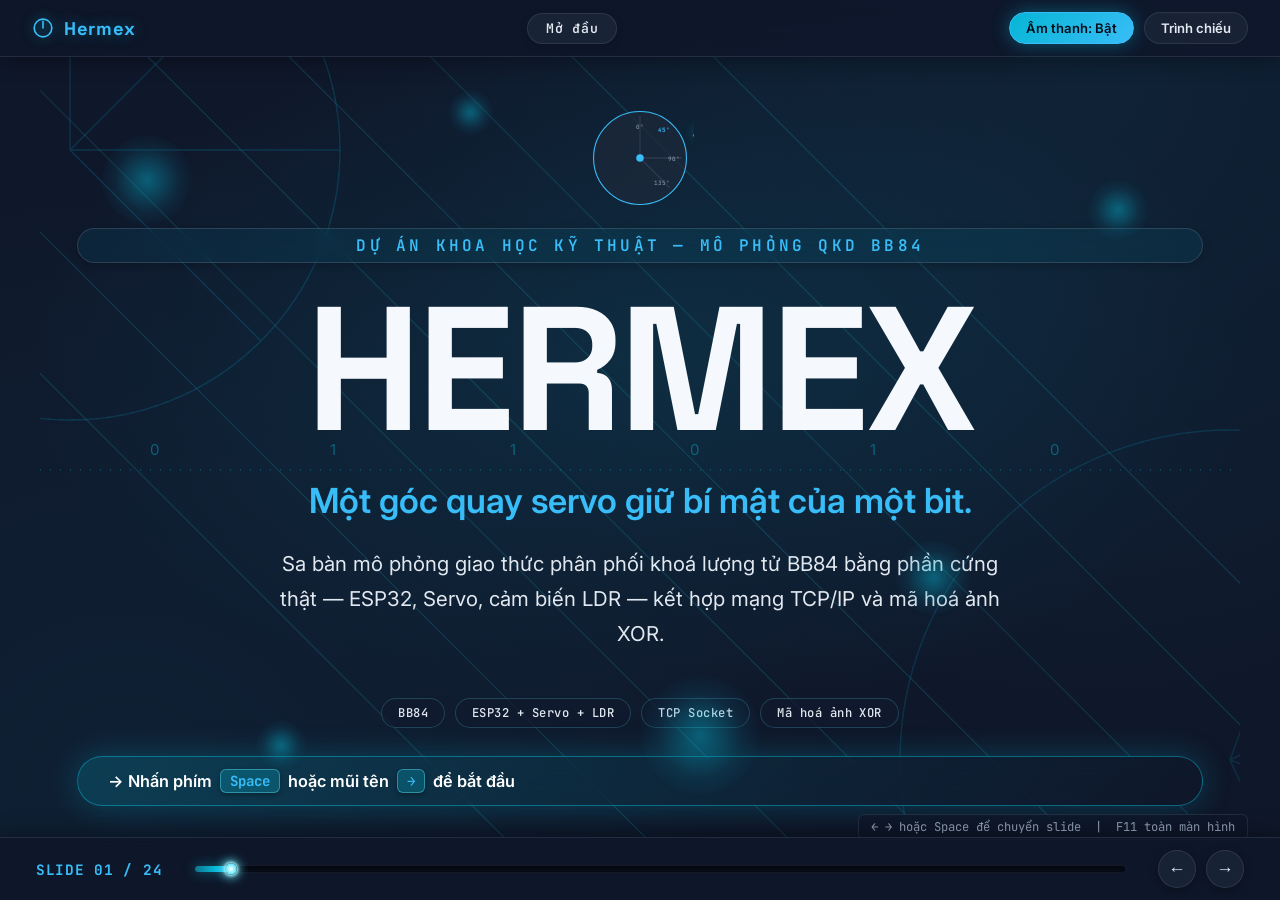
==== web/index.html @ 87b04b5d "Cập nhật lại website" ====
<!DOCTYPE html>
<html lang="vi">

<head>
  <meta charset="UTF-8">
  <meta name="viewport" content="width=device-width, initial-scale=1.0">
  <title>Hermex</title>

  <link rel="preconnect" href="https://fonts.googleapis.com">
  <link rel="preconnect" href="https://fonts.gstatic.com" crossorigin>
  <link
    href="https://fonts.googleapis.com/css2?family=Space+Grotesk:wght@500;600;700&family=Inter:wght@400;500;600;700&family=JetBrains+Mono:wght@400;500;600&family=Playfair+Display:ital,wght@0,700;0,800;0,900;1,700&display=swap"
    rel="stylesheet">

  <link rel="stylesheet" href="css/variables.css">
  <link rel="stylesheet" href="css/base.css">
  <link rel="stylesheet" href="css/layout.css">
  <link rel="stylesheet" href="css/components.css">
  <link rel="stylesheet" href="css/slides.css">
  <link rel="stylesheet" href="css/navigation.css">
  <link rel="stylesheet" href="css/animations.css">
  <link rel="stylesheet" href="css/lightbox.css">
</head>

<body>

  <div class="photon-field" aria-hidden="true">
    <div class="photon"
      style="width:90px; height:90px; left:8%; top:15%; --dx:60px; --dy:40px; animation-duration:14s;"></div>
    <div class="photon"
      style="width:60px; height:60px; left:85%; top:20%; --dx:-50px; --dy:70px; animation-duration:11s;"></div>
    <div class="photon"
      style="width:120px; height:120px; left:50%; top:75%; --dx:40px; --dy:-60px; animation-duration:17s;"></div>
    <div class="photon"
      style="width:50px; height:50px; left:20%; top:80%; --dx:-30px; --dy:-50px; animation-duration:9s;"></div>
    <div class="photon"
      style="width:75px; height:75px; left:70%; top:60%; --dx:55px; --dy:30px; animation-duration:13s;"></div>
    <div class="photon"
      style="width:45px; height:45px; left:35%; top:10%; --dx:-40px; --dy:60px; animation-duration:10s;"></div>
  </div>

  <div class="top-bar">
    <div class="logo"><svg class="dial" viewBox="0 0 20 20">
        <circle cx="10" cy="10" r="8" fill="none" stroke="currentColor" stroke-width="1.5" />
        <line x1="10" y1="10" x2="10" y2="4" stroke="currentColor" stroke-width="1.5" stroke-linecap="round" />
      </svg>Hermex</div>
    <div class="section-hint" id="sectionHint">Mở đầu</div>
    <div class="top-controls">
      <button class="ctrl-btn active" id="soundBtn">Âm thanh: Bật</button>
      <button class="ctrl-btn" id="presentBtn">Trình chiếu</button>
    </div>
  </div>

  <div class="deck" id="deck">
    <!-- ===== SLIDE 1 — BÌA ===== -->
    <section class="slide slide-cover active" data-section="Mở đầu" data-cover>
      <div class="cover-bg" aria-hidden="true">
        <svg viewBox="0 0 1440 900" preserveAspectRatio="xMidYMid slice">
          <defs>
            <marker id="cbArrow" viewBox="0 0 10 10" refX="8" refY="5" markerWidth="5" markerHeight="5"
              orient="auto-start-reverse">
              <path d="M1 1L8 5L1 9" fill="none" stroke="var(--swatch-2)" stroke-width="1.6" stroke-linecap="round" />
            </marker>
          </defs>
          <!-- lưới kính phân cực mờ -->
          <g stroke="var(--swatch-3)" stroke-width="1" opacity=".22">
            <line x1="0" y1="120" x2="1440" y2="120" transform="rotate(45 720 450)" />
            <line x1="0" y1="220" x2="1440" y2="220" transform="rotate(45 720 450)" />
            <line x1="0" y1="320" x2="1440" y2="320" transform="rotate(45 720 450)" />
            <line x1="0" y1="420" x2="1440" y2="420" transform="rotate(45 720 450)" />
            <line x1="0" y1="520" x2="1440" y2="520" transform="rotate(45 720 450)" />
            <line x1="0" y1="620" x2="1440" y2="620" transform="rotate(45 720 450)" />
            <line x1="0" y1="720" x2="1440" y2="720" transform="rotate(45 720 450)" />
            <line x1="0" y1="820" x2="1440" y2="820" transform="rotate(45 720 450)" />
          </g>
          <!-- hai vòng la bàn phân cực lớn -->
          <g opacity=".28">
            <circle cx="150" cy="150" r="270" fill="none" stroke="var(--swatch-1)" stroke-width="1.4" />
            <circle cx="150" cy="150" r="270" fill="none" stroke="var(--swatch-2)" stroke-width="1"
              stroke-dasharray="2 10" />
            <line x1="150" y1="150" x2="150" y2="-120" stroke="var(--swatch-1)" stroke-width="1.4" />
            <line x1="150" y1="150" x2="150" y2="-120" stroke="var(--swatch-1)" stroke-width="1.4"
              transform="rotate(45 150 150)" />
            <line x1="150" y1="150" x2="150" y2="-120" stroke="var(--swatch-1)" stroke-width="1.4"
              transform="rotate(90 150 150)" />
            <line x1="150" y1="150" x2="150" y2="-120" stroke="var(--swatch-1)" stroke-width="1.4"
              transform="rotate(135 150 150)" />
          </g>
          <g opacity=".24">
            <circle cx="1310" cy="760" r="330" fill="none" stroke="var(--swatch-1)" stroke-width="1.4" />
            <circle cx="1310" cy="760" r="330" fill="none" stroke="var(--swatch-2)" stroke-width="1"
              stroke-dasharray="2 10" />
            <line x1="1310" y1="760" x2="1310" y2="430" stroke="var(--swatch-1)" stroke-width="1.4"
              transform="rotate(20 1310 760)" />
            <line x1="1310" y1="760" x2="1310" y2="430" stroke="var(--swatch-1)" stroke-width="1.4"
              transform="rotate(65 1310 760)" />
            <line x1="1310" y1="760" x2="1310" y2="430" stroke="var(--swatch-1)" stroke-width="1.4"
              transform="rotate(110 1310 760)" />
            <line x1="1310" y1="760" x2="1310" y2="430" stroke="var(--swatch-1)" stroke-width="1.4"
              transform="rotate(155 1310 760)" />
          </g>
          <!-- tia photon truyền qua kính lọc, mang theo bit ngẫu nhiên -->
          <g opacity=".4">
            <line x1="60" y1="470" x2="1380" y2="470" stroke="var(--swatch-2)" stroke-width="1.3" stroke-dasharray="1 9"
              marker-end="url(#cbArrow)" />
          </g>
          <g class="svg-mono" fill="var(--swatch-2)" font-size="15" opacity=".5">
            <text x="230" y="455">0</text>
            <text x="410" y="455">1</text>
            <text x="590" y="455">1</text>
            <text x="770" y="455">0</text>
            <text x="950" y="455">1</text>
            <text x="1130" y="455">0</text>
          </g>
        </svg>
      </div>
      <div class="cover-icon">
        <svg viewBox="0 0 200 200" width="108" height="108">
          <circle cx="100" cy="100" r="86" fill="var(--bg-card)" stroke="var(--accent-deep)" stroke-width="2" />
          <circle cx="100" cy="100" r="86" fill="none" stroke="var(--line)" stroke-width="1" stroke-dasharray="2 6" />
          <line x1="100" y1="100" x2="100" y2="22" stroke="var(--line)" stroke-width="2.5" />
          <line x1="100" y1="100" x2="100" y2="22" stroke="var(--line)" stroke-width="2.5"
            transform="rotate(90 100 100)" />
          <line x1="100" y1="100" x2="100" y2="22" stroke="var(--line)" stroke-width="2.5"
            transform="rotate(135 100 100)" />
          <line class="cover-needle" x1="100" y1="100" x2="100" y2="22" stroke="var(--accent)" stroke-width="4"
            stroke-linecap="round" transform="rotate(45 100 100)" />
          <circle cx="100" cy="100" r="7" fill="var(--accent-deep)" />
          <text x="100" y="46" text-anchor="middle" class="svg-mono" font-size="11" fill="var(--ink-mute)">0°</text>
          <text x="163" y="105" text-anchor="middle" class="svg-mono" font-size="11" fill="var(--ink-mute)">90°</text>
          <text x="145" y="52" text-anchor="middle" class="svg-mono" font-size="11" fill="var(--accent-deep)"
            font-weight="700">45°</text>
          <text x="140" y="150" text-anchor="middle" class="svg-mono" font-size="11" fill="var(--ink-mute)">135°</text>
        </svg>
      </div>
      <div class="eyebrow" style="justify-content:center; font-size:1rem; letter-spacing:.2em;">Dự án khoa học kỹ thuật
        — mô phỏng QKD BB84</div>
      <h2 class="slide-title"
        style="font-size:clamp(4.8rem,14vw,11rem); line-height:1; margin-bottom:14px; text-align:center; max-width:100%;">
        HERMEX</h2>
      <p class="lead"
        style="font-size:clamp(1.55rem,2.7vw,2.3rem); color:var(--accent-deep); font-weight:600; text-align:center; max-width:100%; margin-bottom:16px;">
        Một góc quay servo giữ bí mật của một bit.</p>
      <p class="lead"
        style="font-size:clamp(1.12rem,1.6vw,1.35rem); text-align:center; max-width:720px; margin-left:auto; margin-right:auto;">
        Sa bàn mô phỏng giao thức phân phối khoá lượng tử BB84 bằng phần cứng thật — ESP32, Servo, cảm biến LDR — kết
        hợp mạng TCP/IP và mã hoá ảnh XOR.</p>
      <div class="cover-tags">
        <span class="tag">BB84</span>
        <span class="tag">ESP32 + Servo + LDR</span>
        <span class="tag">TCP Socket</span>
        <span class="tag">Mã hoá ảnh XOR</span>
      </div>
      <div class="cover-cta">→ Nhấn phím <kbd>Space</kbd> hoặc mũi tên <kbd>→</kbd> để bắt đầu</div>
    </section>

    <!-- ===== SLIDE 2 — VẤN ĐỀ & ĐỘNG LỰC ===== -->
    <section class="slide" data-section="Mở đầu">
      <div class="eyebrow">Vấn đề & động lực</div>
      <h2 class="slide-title">Mật mã cổ điển đang chạy đua với <em>máy tính lượng tử</em></h2>
      <p class="lead">Các thuật toán như RSA dựa vào việc phân tích thừa số nguyên tố lớn là bài toán khó với máy tính
        thông thường. Máy tính lượng tử — thông qua thuật toán Shor — có khả năng phá vỡ giả định đó trong tương lai
        không xa.</p>
      <ul class="keylist keylist-grid">
        <li><strong>Rủi ro:</strong> khoá trao đổi qua kênh cổ điển (Diffie-Hellman, RSA) có thể bị "thu thập ngay, giải
          mã sau" khi máy tính lượng tử đủ mạnh xuất hiện.</li>
        <li><strong>Hướng giải quyết:</strong> phân phối khoá lượng tử (QKD) không dựa vào độ khó toán học, mà dựa vào
          định luật vật lý — mọi phép đo trộm đều để lại dấu vết.</li>
        <li><strong>Giao thức BB84</strong> (Bennett & Brassard, 1984) là giao thức QKD đầu tiên và được nghiên cứu
          nhiều nhất, phù hợp để mô phỏng lại bằng phần cứng phổ thông.</li>
      </ul>
    </section>

    <!-- ===== SLIDE 3 — MỤC TIÊU & CÂU HỎI NGHIÊN CỨU ===== -->
    <section class="slide" data-section="Mở đầu">
      <div class="eyebrow">Mục tiêu & câu hỏi nghiên cứu</div>
      <h2 class="slide-title">Xây dựng một sa bàn <em>chứng minh được</em> nguyên lý, không chỉ mô phỏng phần mềm</h2>
      <div class="grid-2">
        <div class="card">
          <h3>Mục tiêu</h3>
          <p>Chế tạo mô hình cơ – điện tái hiện đúng logic toán học của BB84: góc quay servo mã hoá bit, cảm biến LDR
            đọc lại tín hiệu, phần mềm tự động sifting và tính QBER.</p>
        </div>
        <div class="card">
          <h3>Câu hỏi nghiên cứu</h3>
          <p>Hệ thống có thể phân biệt đáng tin cậy giữa một kênh truyền bị suy hao tự nhiên (thời tiết) và một kênh bị
            nghe lén chủ động (tấn công) hay không?</p>
        </div>
      </div>
      <div class="callout" style="margin-top:20px;">Giả thuyết: nếu phép đo của kẻ nghe lén luôn làm xáo trộn góc phân
        cực (theo định lý không nhân bản), thì tỷ lệ lỗi QBER — chứ không phải cường độ tín hiệu — mới là chỉ số đáng
        tin cậy để phát hiện tấn công.</div>
    </section>

    <!-- ===== SLIDE 4 — CHỒNG CHẤT LƯỢNG TỬ ===== -->
    <section class="slide" data-section="Cơ sở lý thuyết">
      <div class="eyebrow">Cơ sở lý thuyết — 1 / 4</div>
      <h2 class="slide-title">Chồng chất lượng tử <em>(superposition)</em></h2>
      <p class="lead">Một photon phân cực không tồn tại ở một hướng cố định cho tới khi bị đo. Trạng thái phân cực ban đầu là một chồng chập đồng thời của các trạng thái khả dĩ, được mô tả bằng biên độ xác suất xác định.</p>
      <div class="grid-2" style="margin-bottom:18px;">
        <div class="card">
          <h3>Trước thời điểm đo</h3>
          <p>Photon tồn tại đồng thời ở cả hai trạng thái khả dĩ. Không một thiết bị nào có thể xác định trước hướng phân cực mà không can thiệp vào hệ thống.</p>
        </div>
        <div class="card">
          <h3>Khi thực hiện phép đo</h3>
          <p>Hệ thống bị sụp đổ (wavefunction collapse) về một trạng thái phân cực duy nhất tương ứng với góc của kính lọc đo lường.</p>
        </div>
      </div>
      <div class="callout">Bản chất lượng tử: câu hỏi "photon đang phân cực theo hướng nào" chỉ có câu trả lời xác định sau khi phép đo thực tế diễn ra.</div>
    </section>

    <!-- ===== SLIDE 5 — ĐO LƯỜNG LÀM SỤP ĐỔ TRẠNG THÁI ===== -->
    <section class="slide" data-section="Cơ sở lý thuyết">
      <div class="eyebrow">Cơ sở lý thuyết — 2 / 4</div>
      <h2 class="slide-title">Đo lường làm <em>sụp đổ</em> trạng thái</h2>
      <p class="lead">Khi đo một photon bằng một kính lọc phân cực (basis), trạng thái superposition sụp đổ (collapse)
        về một trong hai kết quả khả dĩ của basis đó.</p>
      <ul class="keylist keylist-grid">
        <li><strong>Đo đúng basis:</strong> kết quả luôn khớp với giá trị Alice đã gửi.</li>
        <li><strong>Đo sai basis</strong> (ví dụ Alice dùng basis ngang/dọc nhưng Bob đo bằng basis chéo): kết quả
          collapse về một trong hai giá trị với xác suất 50/50, hoàn toàn độc lập với giá trị Alice đã chuẩn bị ban đầu.
        </li>
      </ul>
      <div class="callout">Đây chính là cơ sở vật lý cho bước sifting: chỉ những lần basis trùng nhau mới cho kết quả
        đáng tin cậy.</div>
    </section>

    <!-- ===== SLIDE 6 — ĐỊNH LÝ KHÔNG NHÂN BẢN ===== -->
    <section class="slide" data-section="Cơ sở lý thuyết">
      <div class="side-glyph" style="--rot:-16deg;" aria-hidden="true"><svg viewBox="0 0 200 200" width="300"
          height="300">
          <circle cx="100" cy="100" r="86" fill="none" stroke="var(--accent-deep)" stroke-width="1.4" />
          <circle cx="100" cy="100" r="86" fill="none" stroke="var(--line)" stroke-width="1" stroke-dasharray="2 7" />
          <line x1="100" y1="100" x2="100" y2="20" stroke="var(--accent)" stroke-width="2.5" stroke-linecap="round" />
          <line x1="100" y1="100" x2="100" y2="20" stroke="var(--accent)" stroke-width="2.5" stroke-linecap="round"
            transform="rotate(45 100 100)" />
          <line x1="100" y1="100" x2="100" y2="20" stroke="var(--accent)" stroke-width="2.5" stroke-linecap="round"
            transform="rotate(90 100 100)" />
          <line x1="100" y1="100" x2="100" y2="20" stroke="var(--accent)" stroke-width="2.5" stroke-linecap="round"
            transform="rotate(135 100 100)" />
          <circle cx="100" cy="100" r="7" fill="var(--accent-deep)" />
        </svg></div>
      <div class="eyebrow">Cơ sở lý thuyết — 3 / 4</div>
      <h2 class="slide-title">Định lý <em>không nhân bản</em> (No-Cloning)</h2>
      <p class="lead">Nền tảng bảo mật của QKD bắt nguồn từ định lý No-Cloning (Wootters &amp; Zurek, 1982): không một quy luật vật lý nào cho phép sao chép hoàn hảo một trạng thái lượng tử chưa biết trước mà không phá huỷ bản gốc.</p>
      <div class="grid-2" style="margin-bottom:18px;">
        <div class="card">
          <h3>Truyền tin cổ điển (Classical)</h3>
          <p>Kẻ nghe lén (Eve) dễ dàng sao chép luồng bit 0/1 trên dây dẫn hoặc sóng vô tuyến mà không làm suy chuyển bản tin gốc. Người nhận hoàn toàn không thể phát hiện.</p>
        </div>
        <div class="card">
          <h3>Kênh lượng tử (Quantum)</h3>
          <p>Eve không thể "nhân bản" photon để giữ lại 1 bản rồi gửi tiếp 1 bản. Muốn biết thông tin, Eve buộc phải đo trực tiếp — và phép đo này sẽ làm thay đổi trạng thái photon tới Bob.</p>
        </div>
      </div>
      <div class="callout">Hệ quả cốt lõi: Trong thế giới lượng tử, <strong>kẻ nghe lén không thể tàng hình</strong> — mọi nỗ lực trộm thông tin đều tự động để lại dấu vết sai số QBER.</div>
    </section>

    <!-- ===== SLIDE 7 — BỐN GÓC, BỐN TRẠNG THÁI PHÂN CỰC ===== -->
    <section class="slide" data-section="Cơ sở lý thuyết">
      <div class="eyebrow">Cơ sở lý thuyết — 4 / 4</div>
      <h2 class="slide-title">Bốn góc, <em>bốn trạng thái</em> phân cực</h2>
      <p class="lead">Trong BB84 nguyên bản, hai basis được dùng là basis ngang/dọc (0°/90°) và basis chéo (45°/135°) —
        bốn hướng phân cực cụ thể mà một nguồn sáng phân cực tuyến tính có thể tạo ra.</p>
      <div class="grid-4">
        <div class="stat card">
          <div class="num">0°</div>
          <div class="label">basis ngang/dọc — bit 0</div>
        </div>
        <div class="stat card">
          <div class="num">45°</div>
          <div class="label">basis chéo — bit 0</div>
        </div>
        <div class="stat card">
          <div class="num">90°</div>
          <div class="label">basis ngang/dọc — bit 1</div>
        </div>
        <div class="stat card">
          <div class="num">135°</div>
          <div class="label">basis chéo — bit 1</div>
        </div>
      </div>
      <div class="callout" style="margin-top:20px;">Đây chính là lý do Hermex chọn đúng bốn góc servo 0°/45°/90°/135°:
        không phải con số tuỳ ý, mà là ánh xạ trực tiếp từ bốn trạng thái phân cực mà giao thức BB84 gốc sử dụng.</div>
    </section>

    <!-- ===== SLIDE 8 — SƠ ĐỒ TỔNG THỂ DỰ ÁN ===== -->
    <section class="slide" data-section="Sơ đồ kỹ thuật">
      <div class="eyebrow">Sơ đồ kỹ thuật — tổng thể dự án</div>
      <h2 class="slide-title">Từ một <em>định luật vật lý</em> đến một tấm ảnh được bảo vệ</h2>
      <div class="split">
        <div>
          <p class="lead" style="margin-bottom:14px;">Bốn mảnh ghép của Hermex nối liền theo một trục duy nhất — từ
            nguyên lý vật lý tới một tấm ảnh được bảo vệ.</p>
          <ul class="keylist">
            <li><strong>Nguyên lý vật lý:</strong> định luật Malus & định lý không nhân bản.</li>
            <li><strong>Phần cứng:</strong> ESP32 + servo + LDR ở hai trạm Alice/Bob.</li>
            <li><strong>Phần mềm:</strong> sifting, tính QBER, mã hoá/giải mã XOR.</li>
            <li><strong>Kết quả:</strong> phân biệt kênh sạch, nhiễu và bị nghe lén.</li>
          </ul>
        </div>
        <div class="split-media">
          <div class="map-table-card">
            <div class="map-table-head"><span>BB84 thật</span><span>Hermex tái hiện</span></div>
            <div class="map-row"><span class="real">Photon đơn lẻ</span><span class="model">Xung tín hiệu từ nguồn sáng
                thường</span></div>
            <div class="map-row"><span class="real">Hướng phân cực photon</span><span class="model">Góc quay servo
                (0°/45°/90°/135°)</span></div>
            <div class="map-row"><span class="real">Kính lọc phân cực của Bob</span><span class="model">Góc "kỳ vọng"
                khi phần mềm đọc cảm biến LDR</span></div>
            <div class="map-row"><span class="real">Đo đúng basis → thu đúng bit</span><span class="model">Servo & LDR
                cùng góc → đọc đúng giá trị đã gửi</span></div>
            <div class="map-row"><span class="real">Đo sai basis → ngẫu nhiên (định lý không nhân bản)</span><span
                class="model">Phần mềm chủ động sinh số ngẫu nhiên khi basis không khớp</span></div>
          </div>
        </div>
      </div>
    </section>

    <!-- ===== SLIDE 9 — SƠ ĐỒ 1: NGUYÊN LÝ QUANG HỌC & MALUS ===== -->
    <section class="slide" data-section="Sơ đồ kỹ thuật">
      <div class="eyebrow">Sơ đồ kỹ thuật 1 / 4</div>
      <h2 class="slide-title">Nguyên lý quang học & <em>định luật Malus</em></h2>
      <div class="diagram-frame">
        <svg viewBox="0 0 680 260" style="width:100%; max-width:640px; display:block; margin:0 auto;">
          <defs>
            <marker id="a9" viewBox="0 0 10 10" refX="8" refY="5" markerWidth="6" markerHeight="6"
              orient="auto-start-reverse">
              <path d="M2 1L8 5L2 9" fill="none" stroke="var(--accent)" stroke-width="1.5" stroke-linecap="round" />
            </marker>
          </defs>
          <rect x="40" y="70" width="34" height="20" rx="3" fill="var(--bg-deep)" stroke="var(--line)"
            stroke-width="1" />
          <text class="svg-mono" x="57" y="112" text-anchor="middle" font-size="15" fill="var(--ink-mute)">laser</text>
          <line x1="74" y1="80" x2="158" y2="80" stroke="var(--accent)" stroke-width="2" marker-end="url(#a9)" />
          <line x1="172" y1="48" x2="172" y2="112" stroke="var(--accent-deep)" stroke-width="4"
            transform="rotate(20 172 80)" />
          <text class="svg-mono" x="172" y="140" text-anchor="middle" font-size="15" fill="var(--ink-soft)">kính Alice
            (θA)</text>
          <rect x="190" y="60" width="130" height="40" rx="6" fill="none" stroke="var(--line)" stroke-width="1"
            stroke-dasharray="3 3" />
          <text class="svg-mono" x="255" y="46" text-anchor="middle" font-size="13" fill="var(--ink-mute)">kênh truyền
            không gian</text>
          <line x1="182" y1="80" x2="398" y2="80" stroke="var(--accent)" stroke-width="1.5" marker-end="url(#a9)" />
          <line x1="402" y1="48" x2="402" y2="112" stroke="var(--accent-deep)" stroke-width="4"
            transform="rotate(-15 402 80)" />
          <text class="svg-mono" x="402" y="140" text-anchor="middle" font-size="15" fill="var(--ink-soft)">kính Bob
            (θB)</text>
          <line x1="412" y1="80" x2="498" y2="80" stroke="var(--accent)" stroke-width="1" marker-end="url(#a9)" />
          <rect x="500" y="58" width="95" height="44" rx="8" fill="var(--safe-bg)" stroke="var(--safe)" />
          <text class="svg-th" x="547" y="85" text-anchor="middle" font-size="16" fill="#6EE7B7">LDR</text>
          <rect x="100" y="178" width="480" height="66" rx="8" fill="var(--bg-deep)" stroke="var(--line)"
            stroke-width="1" />
          <text class="svg-mono" x="340" y="205" text-anchor="middle" font-size="19" fill="var(--ink)">I = I₀ · cos²(θA
            − θB)</text>
          <text class="svg-mono" x="340" y="230" text-anchor="middle" font-size="12" fill="var(--ink-mute)">θA = θB → I
            lớn nhất | θA − θB = 90° → I ≈ 0</text>
        </svg>
      </div>
      <div class="callout">Đây là công thức duy nhất giải thích được <strong>tại sao</strong> góc lệch quyết định cường
        độ ánh sáng còn lại, chứ không phải quy luật kiểu "bật/tắt" — góc lệch càng lớn, ánh sáng lọt qua càng giảm dần
        liên tục theo hàm cos², không phải nhảy đột ngột từ 100% xuống 0%.</div>
    </section>

    <!-- ===== SLIDE 10 — SƠ ĐỒ 2: ĐỒ THỊ MALUS & GIỚI HẠN LDR ===== -->
    <section class="slide" data-section="Sơ đồ kỹ thuật">
      <div class="eyebrow">Sơ đồ kỹ thuật 2 / 4</div>
      <h2 class="slide-title">Đồ thị Malus và <em>giới hạn cảm biến LDR</em></h2>

      <div class="diagram-frame" style="max-width:560px; padding:14px 20px 6px; margin:0 auto 12px;">
        <svg viewBox="0 0 680 250" style="width:100%; max-width:520px; display:block; margin:0 auto;">
          <line x1="90" y1="50" x2="90" y2="195" stroke="var(--ink-mute)" stroke-width="1" />
          <line x1="90" y1="195" x2="610" y2="195" stroke="var(--ink-mute)" stroke-width="1" />
          <text class="svg-mono" x="50" y="42" font-size="13" fill="var(--ink-mute)">I/I₀</text>
          <text class="svg-mono" x="80" y="59" text-anchor="end" font-size="13" fill="var(--ink-mute)">1.0</text>
          <text class="svg-mono" x="80" y="130" text-anchor="end" font-size="13" fill="var(--ink-mute)">0.5</text>
          <text class="svg-mono" x="80" y="199" text-anchor="end" font-size="13" fill="var(--ink-mute)">0</text>
          <text class="svg-mono" x="90" y="216" text-anchor="middle" font-size="13" fill="var(--ink-mute)">0°</text>
          <text class="svg-mono" x="345" y="216" text-anchor="middle" font-size="13" fill="var(--ink-mute)">45°</text>
          <text class="svg-mono" x="610" y="216" text-anchor="middle" font-size="13" fill="var(--ink-mute)">90°</text>
          <text class="svg-mono" x="345" y="238" text-anchor="middle" font-size="12" fill="var(--ink-mute)">lệch góc Δθ
            giữa hai kính phân cực</text>

          <path d="M90 55 L147 59 L203 72 L260 90 L317 113 L345 125 L373 138 L430 160 L487 179 L543 191 L600 195"
            fill="none" stroke="var(--accent)" stroke-width="3" />

          <circle cx="90" cy="55" r="5" fill="var(--accent-deep)" />
          <text class="svg-mono" x="140" y="42" text-anchor="start" font-size="13" fill="var(--ink-soft)">trùng cơ
            sở</text>

          <circle cx="345" cy="125" r="5" fill="var(--accent-deep)" />
          <text class="svg-mono" x="345" y="102" text-anchor="middle" font-size="13" fill="var(--ink-soft)">lệch cơ
            sở</text>

          <circle cx="600" cy="195" r="5" fill="var(--accent-deep)" />
          <text class="svg-mono" x="592" y="174" text-anchor="end" font-size="13" fill="var(--ink-soft)">vuông
            góc</text>
        </svg>
      </div>

      <div class="formula-box" style="margin:10px auto 14px; max-width:540px; padding:14px 28px;">
        R = A · E<sup style="font-size:.65em;">−γ</sup>
        <div class="note">Đặc tính phi tuyến của LDR quang dẫn (A: hằng số vật liệu &nbsp;·&nbsp; γ ≈ 0.6 – 0.9)</div>
      </div>

      <div class="warn-box" style="max-width:820px; margin:0 auto;">
        <div class="warn-title">Hệ quả: vùng 45° không cho ra giá trị ổn định</div>
        <p>Mức sáng 50% tại 45° <strong>không</strong> tương đương 50% giá trị điện áp Analog — mà dao động ngẫu nhiên
          quanh mốc thực nghiệm ~2000 điểm, do chính bản chất phi tuyến ở trên. Vùng ánh sáng lờ mờ này bị loại bỏ hoàn
          toàn khi lọc khoá (sifting).</p>
      </div>
    </section>

    <!-- ===== SLIDE 11 — SƠ ĐỒ 3: BẢNG SO SÁNH HACKER VS SƯƠNG MÙ ===== -->
    <section class="slide" data-section="Sơ đồ kỹ thuật">
      <div class="eyebrow">Sơ đồ kỹ thuật 3 / 4</div>
      <h2 class="slide-title">Ba kịch bản: <em>bình thường, hacker, sương mù</em></h2>
      <div class="diagram-frame">
        <svg viewBox="0 0 680 270" style="width:100%; max-width:640px; display:block; margin:0 auto;">
          <rect x="40" y="18" width="180" height="42" rx="8" fill="var(--safe-bg)" />
          <text class="svg-th" x="130" y="43" text-anchor="middle" font-size="15" fill="#6EE7B7">bình thường</text>
          <rect x="240" y="18" width="180" height="42" rx="8" fill="var(--danger-bg)" />
          <text class="svg-th" x="330" y="43" text-anchor="middle" font-size="15" fill="#FCA5A5">có hacker (Eve)</text>
          <rect x="440" y="18" width="180" height="42" rx="8" fill="var(--accent-pale)" />
          <text class="svg-th" x="530" y="43" text-anchor="middle" font-size="14" fill="var(--accent-deep)">sương
            mù</text>

          <line x1="40" y1="82" x2="620" y2="82" stroke="var(--line)" />
          <text class="svg-mono" x="40" y="77" font-size="13" fill="var(--ink-mute)">cường độ LDR</text>
          <text x="130" y="106" text-anchor="middle" font-size="14" fill="var(--ink)">ổn định</text>
          <text x="330" y="106" text-anchor="middle" font-size="14" fill="var(--ink)">ổn định</text>
          <text x="530" y="106" text-anchor="middle" font-size="14" fill="var(--ink)">sụt giảm mạnh</text>

          <line x1="40" y1="130" x2="620" y2="130" stroke="var(--line)" />
          <text class="svg-mono" x="40" y="125" font-size="13" fill="var(--ink-mute)">góc phân cực</text>
          <text x="130" y="154" text-anchor="middle" font-size="14" fill="var(--ink)">giữ nguyên</text>
          <text x="330" y="154" text-anchor="middle" font-size="14" fill="var(--ink)">bị xáo trộn</text>
          <text x="530" y="154" text-anchor="middle" font-size="14" fill="var(--ink)">mất phân cực</text>

          <line x1="40" y1="178" x2="620" y2="178" stroke="var(--line)" />
          <text class="svg-mono" x="40" y="173" font-size="13" fill="var(--ink-mute)">QBER</text>
          <text x="130" y="202" text-anchor="middle" font-size="14" fill="var(--ink)">~0%</text>
          <text x="330" y="202" text-anchor="middle" font-size="14" fill="var(--ink)">&gt; 11%</text>
          <text x="530" y="202" text-anchor="middle" font-size="14" fill="var(--ink)">không tính được</text>

          <line x1="40" y1="226" x2="620" y2="226" stroke="var(--line)" />
          <text class="svg-mono" x="40" y="221" font-size="13" fill="var(--ink-mute)">phản ứng hệ thống</text>
          <text x="130" y="250" text-anchor="middle" font-size="14" fill="var(--ink)">truyền ảnh</text>
          <text x="330" y="250" text-anchor="middle" font-size="14" fill="var(--ink)">huỷ khoá</text>
          <text x="530" y="250" text-anchor="middle" font-size="14" fill="var(--ink)">từ chối tín hiệu</text>
        </svg>
      </div>
      <div class="callout">Hệ thống có <strong>hai lớp kiểm tra độc lập</strong>: cường độ tín hiệu (bắt lỗi thời tiết,
        chạy trước) và QBER (bắt hành vi tấn công, chỉ chạy khi tín hiệu đủ mạnh). Eve không thể vừa đo trộm vừa giữ
        nguyên góc phân cực — nên dù cường độ không đổi, QBER vẫn tố cáo được sự can thiệp.</div>
    </section>

    <!-- ===== SLIDE 12 — SƠ ĐỒ 4: KIẾN TRÚC HỆ THỐNG ALICE-BOB ===== -->
    <section class="slide" data-section="Sơ đồ kỹ thuật">
      <div class="eyebrow">Sơ đồ kỹ thuật 4 / 4</div>
      <h2 class="slide-title">Kiến trúc hệ thống: <em>hai trạm, ba kênh</em></h2>
      <div class="diagram-frame">
        <svg viewBox="0 0 680 340" style="width:100%; max-width:640px; display:block; margin:0 auto;">
          <text class="svg-th" x="145" y="30" text-anchor="middle" font-size="16" fill="var(--ink)">trạm Alice</text>
          <text class="svg-th" x="535" y="30" text-anchor="middle" font-size="16" fill="var(--ink)">trạm Bob</text>
          <rect x="50" y="44" width="190" height="58" rx="8" fill="var(--accent-pale)" />
          <text class="svg-th" x="145" y="68" text-anchor="middle" font-size="15" fill="var(--accent-deep)">laptop
            Alice</text>
          <text class="svg-mono" x="145" y="88" text-anchor="middle" font-size="12" fill="var(--accent-deep)">GUI
            PyQt6</text>
          <rect x="440" y="44" width="190" height="58" rx="8" fill="var(--accent-pale)" />
          <text class="svg-th" x="535" y="68" text-anchor="middle" font-size="15" fill="var(--accent-deep)">laptop
            Bob</text>
          <text class="svg-mono" x="535" y="88" text-anchor="middle" font-size="12" fill="var(--accent-deep)">GUI
            PyQt6</text>
          <line x1="240" y1="73" x2="440" y2="73" stroke="var(--accent)" stroke-width="1.5" stroke-dasharray="7 5" />
          <text class="svg-mono" x="340" y="63" text-anchor="middle" font-size="12" fill="var(--ink-mute)">TCP/IP — kênh
            cổ điển</text>

          <line x1="145" y1="102" x2="145" y2="256" stroke="var(--ink-mute)" stroke-width="1" />
          <line x1="535" y1="102" x2="535" y2="256" stroke="var(--ink-mute)" stroke-width="1" />
          <text class="svg-mono" x="40" y="182" font-size="12" fill="var(--ink-mute)">Serial USB</text>
          <text class="svg-mono" x="640" y="182" text-anchor="end" font-size="12" fill="var(--ink-mute)">Serial
            USB</text>

          <rect x="170" y="128" width="340" height="112" rx="10" fill="var(--danger-bg)" stroke="var(--danger)" />
          <text class="svg-th" x="340" y="154" text-anchor="middle" font-size="14" fill="#FCA5A5">hai ESP32 không có kết
            nối</text>
          <text x="340" y="176" text-anchor="middle" font-size="13" fill="#FDA4AF">mạng hay dây dẫn điện tử nào</text>
          <text x="340" y="196" text-anchor="middle" font-size="13" fill="#FDA4AF">với nhau — chỉ liên hệ qua</text>
          <text x="340" y="216" text-anchor="middle" font-size="13" fill="#FDA4AF">ánh sáng xuyên không gian</text>

          <rect x="70" y="258" width="150" height="46" rx="8" fill="var(--bg-card)" stroke="var(--line)" />
          <text class="svg-th" x="145" y="285" text-anchor="middle" font-size="14" fill="var(--ink)">ESP32 Alice</text>
          <rect x="460" y="258" width="150" height="46" rx="8" fill="var(--bg-card)" stroke="var(--line)" />
          <text class="svg-th" x="535" y="285" text-anchor="middle" font-size="14" fill="var(--ink)">ESP32 Bob</text>
          <line x1="220" y1="281" x2="460" y2="281" stroke="var(--danger)" stroke-width="3" />
          <text class="svg-mono" x="340" y="325" text-anchor="middle" font-size="12" fill="var(--ink-mute)">kênh quang
            học lượng tử — không gian tự do</text>
        </svg>
      </div>
      <div class="callout">Ba đường nối mang ba vai trò khác nhau: Serial USB chỉ nội bộ từng trạm, TCP/IP mang dữ liệu
        số công khai giữa hai laptop, còn kênh quang học là <strong>ánh sáng thật</strong> — không mang giao thức số
        nào, không thể bị "hack" theo nghĩa mạng máy tính thông thường.</div>
    </section>

    <!-- ===== SLIDE 13 — BƯỚC 1: SINH BIT + BASIS ===== -->
    <section class="slide" data-section="Giao thức BB84">
      <div class="side-glyph" style="top:8%; right:8%;" aria-hidden="true"><span
          style="font-family:var(--font-display); font-weight:700; font-size:17rem; color:var(--accent); line-height:1;">1</span>
      </div>
      <div class="eyebrow"><span class="step-indicator">BƯỚC 01 / 06</span> Giao thức BB84</div>
      <h2 class="slide-title">Alice <em>sinh ngẫu nhiên</em> bit và basis</h2>
      <p class="lead">Với mỗi vòng truyền, Alice tự sinh độc lập một bit (0 hoặc 1) và một basis (ký hiệu "+" hoặc "×")
        — hoàn toàn ngẫu nhiên, không phụ thuộc vào bất kỳ vòng nào trước đó hay bất kỳ điều gì phía Bob.</p>
      <div class="callout">Yêu cầu bắt buộc: chuỗi ngẫu nhiên phải <strong>thật</strong> (không dùng seed cố định) và
        phân bố đều gần 50/50. Nếu bit hoặc basis có quy luật dự đoán được, kẻ tấn công có thể khai thác để đoán trước
        một phần khoá mà không cần đo trực tiếp.</div>
    </section>

    <!-- ===== SLIDE 14 — BƯỚC 2: SERVO MÃ HOÁ GÓC ===== -->
    <section class="slide" data-section="Giao thức BB84">
      <div class="side-glyph" style="top:8%; right:8%;" aria-hidden="true"><span
          style="font-family:var(--font-display); font-weight:700; font-size:17rem; color:var(--accent); line-height:1;">2</span>
      </div>
      <div class="eyebrow"><span class="step-indicator">BƯỚC 02 / 06</span> Giao thức BB84</div>
      <h2 class="slide-title">Servo <em>mã hoá</em> cặp (basis, bit) thành một góc quay</h2>
      <p class="lead">Cặp giá trị (basis, bit) vừa sinh được ánh xạ sang đúng một trong bốn góc servo cố định — đây là
        bước duy nhất biến một bit trừu tượng thành một hành động cơ khí quan sát được bằng mắt thường.</p>
      <div class="grid-4">
        <div class="stat card">
          <div class="num">0°</div>
          <div class="label">basis + , bit 0</div>
        </div>
        <div class="stat card">
          <div class="num">90°</div>
          <div class="label">basis + , bit 1</div>
        </div>
        <div class="stat card">
          <div class="num">45°</div>
          <div class="label">basis × , bit 0</div>
        </div>
        <div class="stat card">
          <div class="num">135°</div>
          <div class="label">basis × , bit 1</div>
        </div>
      </div>
    </section>

    <!-- ===== SLIDE 15 — BƯỚC 3: TRUYỀN QUA KÊNH QUANG ===== -->
    <section class="slide" data-section="Giao thức BB84">
      <div class="side-glyph" style="top:8%; right:8%;" aria-hidden="true"><span
          style="font-family:var(--font-display); font-weight:700; font-size:17rem; color:var(--accent); line-height:1;">3</span>
      </div>
      <div class="eyebrow"><span class="step-indicator">BƯỚC 03 / 06</span> Giao thức BB84</div>
      <h2 class="slide-title">Ánh sáng <em>truyền qua</em> kênh quang tự do</h2>
      <p class="lead">Sau khi kính phân cực của Alice quay tới đúng góc, tia laser đi qua kính đó, băng qua khoảng không
        (hoặc ống mica trong sa bàn thật), tới kính phân cực của Bob ở phía đối diện.</p>
      <div class="callout">Độ chính xác cơ khí quyết định trực tiếp độ tin cậy phép đo: lệch góc lắp đặt chỉ 0.1° cũng
        có thể khiến điểm sáng lệch cả chục centimet ở khoảng cách xa — đây là lý do bệ laser trong sa bàn thật cần cơ
        cấu vi chỉnh 3 ốc thay vì gắn cố định.</div>
    </section>

    <!-- ===== SLIDE 16 — BƯỚC 4: BOB ĐO BẰNG LDR ===== -->
    <section class="slide" data-section="Giao thức BB84">
      <div class="side-glyph" style="top:8%; right:8%;" aria-hidden="true"><span
          style="font-family:var(--font-display); font-weight:700; font-size:17rem; color:var(--accent); line-height:1;">4</span>
      </div>
      <div class="eyebrow"><span class="step-indicator">BƯỚC 04 / 06</span> Giao thức BB84</div>
      <h2 class="slide-title">Bob <em>tự đo</em> bằng basis của riêng mình</h2>
      <p class="lead">Trước khi ánh sáng tới, Bob đã tự sinh sẵn một basis ngẫu nhiên của riêng mình — hoàn toàn độc lập
        với basis Alice đã dùng. Kính phân cực của Bob quay tới góc tương ứng, rồi LDR đọc cường độ ánh sáng còn lại để
        suy ra bit.</p>
      <ul class="keylist keylist-grid">
        <li><strong>Basis trùng nhau:</strong> theo định luật Malus, cường độ ánh sáng đạt giá trị lớn nhất — Bob đọc
          được chính xác đúng bit Alice đã gửi.</li>
        <li><strong>Basis lệch nhau:</strong> kết quả đo rơi vào vùng không đáng tin cậy, tương đương một lần tung đồng
          xu 50/50.</li>
      </ul>
    </section>

    <!-- ===== SLIDE 17 — BƯỚC 5: SO SÁNH BASIS (SIFTING) ===== -->
    <section class="slide" data-section="Giao thức BB84">
      <div class="side-glyph" style="top:8%; right:8%;" aria-hidden="true"><span
          style="font-family:var(--font-display); font-weight:700; font-size:17rem; color:var(--accent); line-height:1;">5</span>
      </div>
      <div class="eyebrow"><span class="step-indicator">BƯỚC 05 / 06</span> Giao thức BB84</div>
      <h2 class="slide-title">So sánh basis công khai — <em>lọc khoá (sifting)</em></h2>
      <p class="lead">Qua kênh mạng TCP/IP, Alice và Bob công khai gửi cho nhau danh sách basis đã dùng ở mỗi vòng —
        <strong>không bao giờ</strong> gửi giá trị bit, vì bit mới là thứ cần giữ bí mật.
      </p>
      <div class="callout">Cả hai chỉ giữ lại đúng những vòng mà basis trùng nhau — theo lý thuyết xác suất, basis được
        chọn độc lập ngẫu nhiên nên tỷ lệ trùng khớp trung bình xấp xỉ 50%. Đây chính là hàm <code
          style="font-family:var(--font-mono); color:var(--accent-deep);">sift_keys()</code> trong module <code
          style="font-family:var(--font-mono); color:var(--accent-deep);">qkd_logic.py</code>.</div>
    </section>

    <!-- ===== SLIDE 18 — BƯỚC 6: TÍNH QBER ===== -->
    <section class="slide" data-section="Giao thức BB84">
      <div class="side-glyph" style="top:8%; right:8%;" aria-hidden="true"><span
          style="font-family:var(--font-display); font-weight:700; font-size:17rem; color:var(--accent); line-height:1;">6</span>
      </div>
      <div class="eyebrow"><span class="step-indicator">BƯỚC 06 / 06</span> Giao thức BB84</div>
      <h2 class="slide-title">Tính <em>QBER</em> — quyết định giữ hay huỷ khoá</h2>
      <p class="lead">Một phần khoá đã sift được trích ra để công khai so sánh giữa hai bên, tính tỷ lệ lỗi bit lượng tử
        (QBER). Phần đã công khai so sánh bị loại bỏ vĩnh viễn — chỉ phần còn lại mới trở thành khoá bí mật cuối cùng.
      </p>
      <div class="grid-2">
        <div class="safe-box">
          <div style="font-weight:600; font-size:1.02rem; margin-bottom:4px;">QBER ≤ 11%: Kênh an toàn</div>
          <p style="margin:0; font-size:0.95rem; color:#A7F3D0;">Kênh được xác nhận an toàn, khoá lượng tử còn lại được
            dùng để mã hoá ảnh XOR và gửi đi.</p>
        </div>
        <div class="warn-box">
          <div class="warn-title">QBER &gt; 11%: Phát hiện nghe lén</div>
          <p style="margin:0;">Nghi ngờ có sự can thiệp hoặc nghe lén từ Eve, toàn bộ phiên bị huỷ tức thì — không có dữ
            liệu nào được gửi đi.</p>
        </div>
      </div>
    </section>

    <!-- ===== SLIDE 19 — KẾT QUẢ THỰC NGHIỆM ===== -->
    <section class="slide" data-section="Kết quả & ứng dụng">
      <div class="eyebrow">Kết quả thực nghiệm</div>
      <h2 class="slide-title">Số liệu QBER đo được qua <em>nhiều lần chạy</em></h2>
      <p class="lead">Chạy lặp lại kịch bản kiểm thử tích hợp toàn bộ pipeline (<code
          style="font-family:var(--font-mono);">test_pipeline.py</code>), so sánh kênh sạch với kênh có Eve mô phỏng gây
        nhiễu ~25% tại các vị trí basis trùng khớp.</p>
      <div class="diagram-frame" style="max-width:560px;">
        <svg viewBox="0 0 680 220" style="width:100%; max-width:520px; display:block; margin:0 auto;">
          <line x1="100" y1="30" x2="100" y2="180" stroke="var(--ink-mute)" stroke-width="1" />
          <line x1="100" y1="180" x2="580" y2="180" stroke="var(--ink-mute)" stroke-width="1" />
          <line x1="100" y1="80" x2="580" y2="80" stroke="var(--danger)" stroke-width="1.5" stroke-dasharray="6 4" />
          <text class="svg-mono" x="588" y="84" font-size="13" fill="var(--danger)">11% ngưỡng</text>
          <rect x="200" y="176" width="90" height="4" fill="var(--safe)" />
          <text class="svg-mono" x="245" y="200" text-anchor="middle" font-size="14" fill="var(--ink)">kênh sạch</text>
          <text class="svg-mono" x="245" y="164" text-anchor="middle" font-size="15" fill="var(--safe)"
            font-weight="700">~0.0%</text>
          <rect x="390" y="45" width="90" height="135" fill="var(--danger)" />
          <text class="svg-mono" x="435" y="200" text-anchor="middle" font-size="14" fill="var(--ink)">có Eve mô
            phỏng</text>
          <text class="svg-mono" x="435" y="36" text-anchor="middle" font-size="15" fill="#FCA5A5"
            font-weight="700">~27%</text>
        </svg>
      </div>
      <div class="callout">Chênh lệch rõ rệt và ổn định qua nhiều lần chạy độc lập: kênh sạch luôn cho QBER xấp xỉ 0%,
        trong khi kênh có Eve luôn vượt xa ngưỡng 11% — xác nhận QBER là chỉ số phát hiện đáng tin cậy, không phải ngẫu
        nhiên may rủi.</div>
    </section>

    <!-- ===== SLIDE 20 — GIỚI THIỆU MÃ HOÁ ẢNH XOR ===== -->
    <section class="slide" data-section="Kết quả & ứng dụng">
      <div class="eyebrow">Ứng dụng thực tế</div>
      <h2 class="slide-title">Dùng khoá vừa tạo để <em>mã hoá một tấm ảnh</em></h2>
      <p class="lead">Khoá bí mật sau bước sifting và kiểm tra QBER không chỉ nằm trên lý thuyết — Hermex dùng chính
        chuỗi bit đó làm khoá cho phép mã hoá XOR, minh chứng trực quan rằng khoá lượng tử có thể bảo vệ dữ liệu thật.
      </p>
      <ul class="keylist keylist-grid">
        <li><strong>XOR tự nghịch đảo:</strong> A ⊕ K ⊕ K = A — mã hoá và giải mã dùng chung một phép toán, chỉ cần đúng
          khoá là khôi phục hoàn hảo.</li>
        <li><strong>Khoá lặp lại (key-stream):</strong> vì khoá QKD thường ngắn hơn nhiều so với dung lượng ảnh, chuỗi
          khoá được lặp lại tuần hoàn cho đủ phủ kín toàn bộ điểm ảnh.</li>
      </ul>
    </section>

    <!-- ===== SLIDE 21 — ỨNG DỤNG XOR — MINH HOẠ ===== -->
    <section class="slide" data-section="Kết quả & ứng dụng">
      <div class="eyebrow">Ứng dụng thực tế — minh hoạ</div>
      <h2 class="slide-title">Ảnh gốc → mã hoá → <em>giải mã</em></h2>
      <div class="grid-3">
        <div class="card xor-card" style="text-align:center;">
          <div class="xor-frame" data-lightbox="true" data-caption="Ảnh gốc">
            <img src="assets/images/xor-original.png" alt="Ảnh gốc" draggable="false">
            <span class="inspect-badge">&#9974; Phóng to</span>
          </div>
          <span class="tag" style="margin-top:12px; display:inline-block;">Ảnh gốc</span>
        </div>
        <div class="card xor-card" style="text-align:center;">
          <div class="xor-frame" data-lightbox="true" data-caption="Đã mã hoá bằng XOR">
            <img src="assets/images/xor-encrypted.png" alt="Đã mã hoá bằng XOR" draggable="false">
            <span class="inspect-badge">&#9974; Phóng to</span>
          </div>
          <span class="tag" style="margin-top:12px; display:inline-block;">Đã mã hoá</span>
        </div>
        <div class="card xor-card" style="text-align:center;">
          <div class="xor-frame" data-lightbox="true" data-caption="Giải mã đúng khoá">
            <img src="assets/images/xor-decrypted.png" alt="Giải mã đúng khoá" draggable="false">
            <span class="inspect-badge">&#9974; Phóng to</span>
          </div>
          <span class="tag" style="margin-top:12px; display:inline-block;">Giải mã đúng khoá</span>
        </div>
      </div>
      <div class="warn-box" style="margin-top:18px;">
        <div class="warn-title">Chỉ cần lệch khoá vài bit, ảnh vỡ vụn gần như hoàn toàn</div>
        <p>Đây chính là bằng chứng trực quan cho lý do khoá phải khớp tuyệt đối — không có khái niệm "gần đúng" trong
          XOR, khác hẳn cách con người thường hình dung về "đoán gần trúng mật khẩu".</p>
      </div>
    </section>

    <!-- ===== SLIDE 22 — KẾT LUẬN ===== -->
    <section class="slide" data-section="Kết thúc">
      <div class="eyebrow">Kết luận</div>
      <h2 class="slide-title">Ba đóng góp chính của <em>Hermex</em></h2>
      <ul class="keylist keylist-grid">
        <li><strong>Tái hiện đúng logic BB84</strong> bằng phần cứng thật — servo mã hoá góc, LDR đọc lại tín hiệu,
          không chỉ dừng ở mô phỏng phần mềm thuần tuý.</li>
        <li><strong>Chứng minh QBER phân biệt được</strong> nghe lén chủ động với nhiễu tự nhiên (thời tiết/vật cản) —
          hai lớp kiểm tra độc lập, đúng nguyên lý bảo mật vật lý của QKD.</li>
        <li><strong>Xây dựng trọn vẹn một pipeline phần mềm</strong> — từ sinh khoá, sifting, tính QBER, tới mã hoá/giải
          mã ảnh thật, đã kiểm thử tự động qua nhiều kịch bản.</li>
      </ul>
    </section>

    <!-- ===== SLIDE 23 — HƯỚNG PHÁT TRIỂN ===== -->
    <section class="slide" data-section="Kết thúc">
      <div class="eyebrow">Hướng phát triển</div>
      <h2 class="slide-title">Giới hạn hiện tại & <em>hướng mở rộng</em></h2>
      <p class="lead">Hai mặt của cùng một lộ trình: những gì sa bàn hiện tại chưa làm được, và những bước tiếp theo để
        tiến gần hơn một hệ QKD hoàn chỉnh.</p>
      <div class="grid-2">
        <div class="card roadmap-card">
          <div class="roadmap-icon" aria-hidden="true"><svg viewBox="0 0 40 40" width="38" height="38">
              <rect x="4" y="24" width="7" height="12" rx="2" fill="var(--danger)" />
              <rect x="17" y="15" width="7" height="21" rx="2" fill="var(--danger)" opacity=".55" />
              <rect x="30" y="7" width="7" height="29" rx="2" fill="var(--line)" />
            </svg></div>
          <h3>Hạn chế còn lại</h3>
          <p>Mô phỏng bằng cơ-điện (servo + LDR), chưa dùng photon đơn lẻ thật; số bit khoá thô còn nhỏ so với ứng dụng
            thực tế.</p>
        </div>
        <div class="card roadmap-card">
          <div class="roadmap-icon" aria-hidden="true"><svg viewBox="0 0 40 40" width="38" height="38">
              <rect x="4" y="28" width="7" height="8" rx="2" fill="var(--line)" />
              <rect x="17" y="18" width="7" height="18" rx="2" fill="var(--safe)" opacity=".6" />
              <rect x="30" y="6" width="7" height="30" rx="2" fill="var(--safe)" />
            </svg></div>
          <h3>Hướng mở rộng</h3>
          <p>Tăng số bit khoá thô mỗi phiên; thử nghiệm ngoài trời với khoảng cách truyền xa hơn để kiểm chứng độ bền
            của hệ thống.</p>
        </div>
      </div>
      <div class="diagram-frame" style="margin-top:20px; padding:30px 34px 26px;">
        <svg viewBox="0 0 900 240" style="width:100%; max-width:860px; display:block; margin:0 auto;">
          <path d="M90 190 Q 320 190 450 125 T 800 60" fill="none" stroke="var(--line)" stroke-width="3"
            stroke-dasharray="1 10" stroke-linecap="round" />
          <circle cx="90" cy="190" r="12" fill="var(--ink-mute)" />
          <text class="svg-th" x="90" y="222" text-anchor="middle" font-size="20" fill="var(--ink)">Hiện tại</text>
          <text x="90" y="36" text-anchor="middle" font-size="15" fill="var(--ink-soft)">Mô phỏng cơ – điện</text>
          <text x="90" y="58" text-anchor="middle" font-size="15" fill="var(--ink-soft)">(servo + LDR)</text>

          <circle cx="450" cy="125" r="13" fill="var(--accent)" />
          <text class="svg-th" x="450" y="158" text-anchor="middle" font-size="20" fill="var(--ink)">Bước tiếp
            theo</text>
          <text x="450" y="28" text-anchor="middle" font-size="15" fill="var(--ink-soft)">Tăng bit khoá · thử
            nghiệm</text>
          <text x="450" y="50" text-anchor="middle" font-size="15" fill="var(--ink-soft)">ngoài trời, khoảng cách xa
            hơn</text>

          <circle cx="800" cy="60" r="14" fill="var(--accent-deep)" />
          <text class="svg-th" x="800" y="94" text-anchor="middle" font-size="20" fill="var(--ink)">Tầm nhìn xa</text>
          <text x="800" y="132" text-anchor="middle" font-size="15" fill="var(--ink-soft)">Hướng tới nguồn phát</text>
          <text x="800" y="154" text-anchor="middle" font-size="15" fill="var(--ink-soft)">photon đơn lẻ thật</text>
        </svg>
      </div>
    </section>

    <!-- ===== SLIDE 24 — LỜI CẢM ƠN ===== -->
    <section class="slide" data-section="Kết thúc">
      <div class="split">
        <div>
          <div class="eyebrow">Lời kết</div>
          <h2 class="slide-title">Cảm ơn hội đồng đã <em>lắng nghe</em></h2>
          <div class="callout" style="margin-bottom:20px;">Nhóm xin gửi lời cảm ơn chân thành tới hội đồng giám khảo,
            giáo viên hướng dẫn, và nhà trường đã đồng hành cùng dự án Hermex trong suốt quá trình nghiên cứu và chế
            tạo.</div>
          <div class="thanks-badge"><svg viewBox="0 0 24 24" width="18" height="18" fill="var(--accent-deep)"
              aria-hidden="true">
              <path
                d="M20 2H4c-1.1 0-2 .9-2 2v18l4-4h14c1.1 0 2-.9 2-2V4c0-1.1-.9-2-2-2zm-2 12H6v-2h12v2zm0-3H6V9h12v2zm0-3H6V6h12v2z" />
            </svg>&nbsp; Q&amp;A — Mời Hội đồng đặt câu hỏi &amp; đóng góp ý kiến</div>
        </div>
        <div class="split-media">
          <div class="thanks-card">
            <svg viewBox="0 0 320 320" width="100%" height="100%" preserveAspectRatio="xMidYMid meet">
              <circle cx="160" cy="150" r="128" fill="var(--bg)" stroke="var(--accent-deep)" stroke-width="2.5" />
              <circle cx="160" cy="150" r="128" fill="none" stroke="var(--line)" stroke-width="1"
                stroke-dasharray="2 8" />
              <line x1="160" y1="150" x2="160" y2="30" stroke="var(--line)" stroke-width="3" />
              <line x1="160" y1="150" x2="160" y2="30" stroke="var(--line)" stroke-width="3"
                transform="rotate(90 160 150)" />
              <line x1="160" y1="150" x2="160" y2="30" stroke="var(--line)" stroke-width="3"
                transform="rotate(135 160 150)" />
              <line x1="160" y1="150" x2="160" y2="30" stroke="var(--accent)" stroke-width="5" stroke-linecap="round"
                transform="rotate(45 160 150)" />
              <circle cx="160" cy="150" r="9" fill="var(--accent-deep)" />
              <text x="160" y="66" text-anchor="middle" class="svg-mono" font-size="12" fill="var(--ink-mute)">0°</text>
              <text x="238" y="155" text-anchor="middle" class="svg-mono" font-size="12"
                fill="var(--ink-mute)">90°</text>
              <text x="213" y="74" text-anchor="middle" class="svg-mono" font-size="12" fill="var(--accent-deep)"
                font-weight="700">45°</text>
              <text x="205" y="222" text-anchor="middle" class="svg-mono" font-size="12"
                fill="var(--ink-mute)">135°</text>
            </svg>
            <div class="thanks-caption">
              <div class="thanks-caption-title">Một góc quay, một bit an toàn</div>
              <div class="thanks-caption-sub">Biểu tượng xuyên suốt hành trình nghiên cứu của Hermex.</div>
            </div>
          </div>
        </div>
      </div>
    </section>

  </div>

  <div class="bottom-bar">
    <div class="slide-count" id="slideCount">SLIDE 01 / 24</div>
    <div class="progress-track">
      <div class="progress-fill" id="progressFill" style="width: 4.1667%;"></div>
    </div>
    <div class="nav-arrows">
      <button class="arrow-btn" id="prevBtn">&#8592;</button>
      <button class="arrow-btn" id="nextBtn">&#8594;</button>
    </div>
  </div>
  <div class="kbd-hint">&#8592; &#8594; hoặc Space để chuyển slide &nbsp;|&nbsp; F11 toàn màn hình</div>

  <div class="img-lightbox" id="imgLightbox">
    <button class="lb-close" id="lbClose" aria-label="Đóng">&times;</button>
    <img id="lbImg" src="" alt="">
    <div class="lb-caption" id="lbCaption"></div>
  </div>

  <script src="js/audio.js"></script>
  <script src="js/deck.js"></script>
  <script src="js/controls.js"></script>
  <script src="js/lightbox.js"></script>
  <script src="js/main.js"></script>
</body>

</html>
---- web/css/variables.css ----
/* ==========================================================================
   HERMEX SLIDES — BẢNG MÀU & THIẾT LẬP THEME KEYNOTE CHUYÊN NGHIỆP
   ========================================================================== */
:root {
  /* Bảng màu Neon Cyan & Quantum Swatches */
  --swatch-0:   #0E7490;
  --swatch-1:   #0891B2;
  --swatch-2:   #06B6D4;
  --swatch-3:   #22D3EE;
  --swatch-4:   #67E8F9;

  /* Màu nền tối đậm chuẩn Slate / Midnight */
  --bg:           #0F172A;
  --bg-deep:      #080D1A;
  --bg-card:      rgba(30, 41, 59, 0.72);
  --bg-card-hover:rgba(30, 41, 59, 0.95);
  --bg-glass:     rgba(15, 23, 42, 0.85);

  /* Màu chữ sáng nhạt độ tương phản cao trên nền tối */
  --ink:          #F5F8FC;
  --ink-soft:     #E2E8F0;
  --ink-mute:     #94A3B8;

  /* Điểm nhấn Cyan & Aqua */
  --accent:       #06B6D4;
  --accent-light: #38BDF8;
  --accent-deep:  #38BDF8;
  --accent-pale:  rgba(6, 182, 212, 0.12);
  --accent-glow:  0 0 20px rgba(6, 182, 212, 0.3);

  /* Đường viền hairline tinh xảo */
  --line:         rgba(148, 163, 184, 0.16);
  --line-subtle:  rgba(255, 255, 255, 0.08);
  --line-focus:   rgba(6, 182, 212, 0.5);

  /* Trạng thái An toàn (Emerald) & Cảnh báo (Rose) */
  --safe:         #10B981;
  --safe-light:   #34D399;
  --safe-bg:      rgba(16, 185, 129, 0.12);
  --safe-border:  rgba(16, 185, 129, 0.32);

  --danger:       #F43F5E;
  --danger-light: #FB7185;
  --danger-bg:    rgba(244, 63, 94, 0.12);
  --danger-border:rgba(244, 63, 94, 0.32);

  /* Typography chuẩn quốc tế */
  --font-display: 'Space Grotesk', sans-serif;
  --font-headline: 'Playfair Display', serif;
  --font-body:    'Inter', sans-serif;
  --font-mono:    'JetBrains Mono', monospace;

  /* Động lực học chuyển động (Apple Keynote Easing) */
  --ease:         cubic-bezier(0.16, 1, 0.3, 1);
  --ease-in-out:  cubic-bezier(0.65, 0, 0.35, 1);

  /* Đổ bóng tự nhiên */
  --shadow-sm:    0 2px 8px rgba(0, 0, 0, 0.25);
  --shadow-md:    0 8px 24px -4px rgba(0, 0, 0, 0.35);
  --shadow-lg:    0 16px 36px -8px rgba(0, 0, 0, 0.5);
  --shadow-glow:  0 8px 28px -6px rgba(6, 182, 212, 0.25);
}
---- web/css/base.css ----
/* ==========================================================================
   RESET & CẤU TRÚC NỀN TẢNG (BASE)
   ========================================================================== */
* {
  margin: 0;
  padding: 0;
  box-sizing: border-box;
}

html, body {
  width: 100%;
  height: 100%;
  overflow: hidden;
  font-family: var(--font-body);
  background: var(--bg);
  color: var(--ink);
  -webkit-font-smoothing: antialiased;
  -moz-osx-font-smoothing: grayscale;
}
---- web/css/layout.css ----
/* ==========================================================================
   KHUNG SLIDE & HỆ THỐNG BỐ CỤC CHUẨN KEYNOTE (LAYOUT)
   ========================================================================== */
.deck {
  position: relative;
  width: 100vw;
  height: 100vh;
  overflow: hidden;
  background: var(--bg);
}

.slide {
  position: absolute;
  inset: 0;
  padding: 84px 6vw 74px;
  display: flex;
  flex-direction: column;
  justify-content: center;
  align-items: flex-start;
  opacity: 0;
  visibility: hidden;
  transform: scale(0.97) translateY(12px);
  transition: opacity 0.55s var(--ease), transform 0.55s var(--ease), visibility 0s 0.55s;
  background:
    radial-gradient(ellipse 70% 50% at 85% 15%, rgba(6, 182, 212, 0.07) 0%, transparent 70%),
    radial-gradient(ellipse 60% 45% at 10% 85%, rgba(14, 116, 144, 0.08) 0%, transparent 60%),
    radial-gradient(ellipse 80% 60% at 50% 50%, rgba(11, 18, 32, 0.4) 0%, transparent 100%),
    var(--bg);
  overflow-y: auto;
  overflow-x: hidden;
  scrollbar-width: none;
}

.slide::-webkit-scrollbar {
  display: none;
}

.slide.active {
  opacity: 1;
  visibility: visible;
  transform: scale(1) translateY(0);
  transition: opacity 0.55s var(--ease), transform 0.55s var(--ease);
  z-index: 5;
}

/* Container giới hạn bề rộng tiêu chuẩn để nội dung không bị bè ngang */
.slide > * {
  width: 100%;
  max-width: 1200px;
  margin-left: auto;
  margin-right: auto;
}

/* ============================== LAYOUT HELPERS ============================== */
.split {
  display: grid;
  grid-template-columns: 1.1fr 0.9fr;
  gap: 48px;
  align-items: center;
  width: 100%;
}

.split.rev {
  grid-template-columns: 0.9fr 1.1fr;
}

.split > .split-media {
  order: 2;
}

.split.rev > .split-media {
  order: 0;
}

.grid-2 {
  display: grid;
  grid-template-columns: repeat(2, 1fr);
  gap: 24px;
  width: 100%;
}

.grid-3 {
  display: grid;
  grid-template-columns: repeat(3, 1fr);
  gap: 24px;
  width: 100%;
}

.grid-4 {
  display: grid;
  grid-template-columns: repeat(4, 1fr);
  gap: 20px;
  width: 100%;
}

@media (max-width: 1024px) {
  .split, .split.rev {
    grid-template-columns: 1fr;
    gap: 32px;
  }
  .split > .split-media {
    order: 0 !important;
  }
  .grid-4 {
    grid-template-columns: repeat(2, 1fr);
  }
}

@media (max-width: 768px) {
  .slide {
    padding: 72px 5vw 64px;
  }
  .grid-2, .grid-3, .grid-4 {
    grid-template-columns: 1fr;
    gap: 16px;
  }
}
---- web/css/components.css ----
/* ==========================================================================
   CÁC THÀNH PHẦN NỘI DUNG CHUẨN KEYNOTE (UI COMPONENTS)
   ========================================================================== */

/* ============================== ĐỀ MỤC PILL BADGE & TIÊU ĐỀ ============================== */
.eyebrow {
  display: inline-flex;
  align-items: center;
  gap: 10px;
  font-family: var(--font-mono);
  font-size: 0.84rem;
  font-weight: 600;
  letter-spacing: 0.12em;
  text-transform: uppercase;
  color: var(--accent-deep);
  background: rgba(6, 182, 212, 0.08);
  border: 1px solid rgba(148, 163, 184, 0.22);
  padding: 6px 16px;
  border-radius: 999px;
  backdrop-filter: blur(8px);
  margin-bottom: 18px;
  box-shadow: 0 2px 8px rgba(0, 0, 0, 0.2);
}

.eyebrow .dial {
  width: 16px;
  height: 16px;
  flex-shrink: 0;
  color: var(--accent-deep);
  filter: drop-shadow(0 0 6px rgba(6, 182, 212, 0.6));
}

.eyebrow .step-indicator {
  background: var(--accent);
  color: #080D1A;
  font-family: var(--font-mono);
  font-weight: 700;
  font-size: 0.72rem;
  padding: 2px 8px;
  border-radius: 999px;
  letter-spacing: 0.06em;
}

h2.slide-title {
  font-family: var(--font-display);
  font-weight: 700;
  font-size: clamp(2.1rem, 3.6vw, 3.2rem);
  line-height: 1.2;
  letter-spacing: -0.02em;
  color: var(--ink);
  margin-bottom: 20px;
  max-width: 1040px;
}

h2.slide-title em {
  font-style: normal;
  color: var(--accent-deep);
  position: relative;
  text-shadow: 0 0 24px rgba(6, 182, 212, 0.35);
}

p.lead {
  font-size: clamp(1.05rem, 1.3vw, 1.2rem);
  line-height: 1.72;
  color: var(--ink-soft);
  max-width: 940px;
  margin-bottom: 22px;
}

/* ============================== DANH SÁCH ĐIỂM NHẤN (KEYLIST) ============================== */
.keylist {
  list-style: none;
  display: flex;
  flex-direction: column;
  gap: 14px;
  max-width: 100%;
}

.keylist + .callout {
  margin-top: 18px;
}

.keylist-grid {
  display: grid;
  grid-template-columns: repeat(2, 1fr);
  gap: 16px 18px;
  max-width: 100%;
}

.keylist-grid li:last-child:nth-child(odd) {
  grid-column: 1 / -1;
}

@media (max-width: 860px) {
  .keylist-grid {
    grid-template-columns: 1fr;
  }
}

.keylist li {
  font-size: 1.02rem;
  line-height: 1.6;
  color: var(--ink);
  background: var(--bg-card);
  border: 1px solid var(--line);
  border-radius: 14px;
  padding: 16px 20px;
  display: flex;
  gap: 12px;
  align-items: flex-start;
  backdrop-filter: blur(12px);
  box-shadow: var(--shadow-sm);
  transition: transform 0.25s var(--ease), box-shadow 0.25s var(--ease), border-color 0.25s, background 0.25s;
}

.keylist-grid li {
  height: 100%;
  flex-direction: column;
  align-items: flex-start;
  justify-content: center;
  gap: 6px;
}

.keylist-grid li::before {
  display: none;
}

.keylist-grid li strong {
  display: block;
  font-size: 1.08rem;
  color: var(--accent-deep);
}

.keylist li:hover {
  transform: translateY(-2px) translateX(4px);
  border-color: rgba(6, 182, 212, 0.4);
  box-shadow: 0 10px 24px rgba(0, 0, 0, 0.3);
  background: var(--bg-card-hover);
}

.keylist li::before {
  content: "›";
  color: var(--accent);
  font-family: var(--font-display);
  font-size: 1.3rem;
  font-weight: 700;
  line-height: 1;
  flex-shrink: 0;
}

.keylist strong {
  color: var(--accent-deep);
  font-weight: 600;
}

/* ============================== KHỐI NHẤN MẠNH GLASSMORPHISM (CALLOUT) ============================== */
.callout {
  background: linear-gradient(135deg, rgba(30, 41, 59, 0.8) 0%, rgba(15, 23, 42, 0.9) 100%);
  border: 1px solid var(--line);
  border-left: 4px solid var(--accent);
  border-radius: 0 14px 14px 0;
  padding: 18px 24px;
  font-size: 1.04rem;
  line-height: 1.68;
  color: var(--ink);
  max-width: 100%;
  width: 100%;
  backdrop-filter: blur(14px);
  box-shadow: 0 6px 20px rgba(0, 0, 0, 0.25);
  transition: transform 0.25s var(--ease), box-shadow 0.25s var(--ease), border-color 0.25s;
}

.callout:hover {
  transform: translateY(-2px);
  border-left-color: var(--accent-deep);
  box-shadow: var(--shadow-glow);
}

/* ============================== THẺ NỘI DUNG (CARD) ============================== */
.card {
  background: var(--bg-card);
  border: 1px solid var(--line);
  border-radius: 16px;
  padding: 24px 26px;
  backdrop-filter: blur(14px);
  box-shadow: var(--shadow-md);
  transition: transform 0.3s var(--ease), box-shadow 0.3s var(--ease), border-color 0.3s, background 0.3s;
}

.card:hover {
  transform: translateY(-4px);
  border-color: rgba(6, 182, 212, 0.4);
  box-shadow: var(--shadow-glow);
  background: var(--bg-card-hover);
}

.card h3 {
  font-family: var(--font-display);
  font-size: 1.2rem;
  font-weight: 700;
  color: var(--accent-deep);
  margin-bottom: 8px;
  letter-spacing: -0.01em;
}

.card p {
  font-size: 0.98rem;
  line-height: 1.62;
  color: var(--ink-soft);
}

/* ============================== THỐNG KÊ & SỐ LIỆU (STAT) ============================== */
.stat {
  text-align: center;
  transition: transform 0.3s var(--ease);
}

.stat .num {
  font-family: var(--font-mono);
  font-size: 2.5rem;
  font-weight: 700;
  color: var(--accent-deep);
  text-shadow: 0 0 16px rgba(6, 182, 212, 0.35);
  transition: transform 0.3s var(--ease), color 0.3s;
}

.stat .label {
  font-size: 0.88rem;
  color: var(--ink-mute);
  margin-top: 6px;
  line-height: 1.4;
}

.stat.card:hover .num {
  transform: scale(1.08);
  color: #FFFFFF;
  text-shadow: 0 0 20px rgba(6, 182, 212, 0.6);
}

/* ============================== HỘP CÔNG THỨC TERMINAL (CĂN GIỮA) ============================== */
.formula-box {
  background: linear-gradient(180deg, #090E1A 0%, #0F172A 100%);
  color: var(--ink);
  border-radius: 16px;
  border: 1px solid rgba(6, 182, 212, 0.28);
  padding: 22px 32px;
  font-family: var(--font-mono);
  font-size: 1.22rem;
  text-align: center;
  max-width: 620px;
  margin: 18px auto 20px;
  box-shadow: 0 12px 30px rgba(0, 0, 0, 0.4), inset 0 1px 0 rgba(255, 255, 255, 0.08);
  transition: transform 0.3s var(--ease), box-shadow 0.3s var(--ease), border-color 0.3s;
}

.formula-box:hover {
  transform: translateY(-3px) scale(1.01);
  border-color: var(--accent);
  box-shadow: 0 18px 40px rgba(6, 182, 212, 0.2);
}

.formula-box .note {
  font-family: var(--font-body);
  font-size: 0.86rem;
  color: var(--ink-mute);
  margin-top: 8px;
}

/* ============================== HỘP CẢNH BÁO & AN TOÀN ============================== */
.warn-box {
  background: var(--danger-bg);
  border: 1px solid var(--danger-border);
  border-radius: 14px;
  padding: 18px 24px;
  max-width: 100%;
  width: 100%;
  box-shadow: 0 6px 20px rgba(244, 63, 94, 0.1);
  backdrop-filter: blur(12px);
  transition: transform 0.25s var(--ease), box-shadow 0.25s var(--ease);
}

.warn-box:hover {
  transform: translateY(-2px);
  box-shadow: 0 12px 28px rgba(244, 63, 94, 0.18);
}

.warn-box .warn-title {
  font-weight: 600;
  color: #FDA4AF;
  margin-bottom: 6px;
  font-size: 1.02rem;
  display: flex;
  align-items: center;
  gap: 8px;
}

.warn-box .warn-title::before {
  content: "";
  display: inline-block;
  width: 8px;
  height: 8px;
  border-radius: 50%;
  background: var(--danger);
  box-shadow: 0 0 8px var(--danger);
}

.warn-box p {
  font-size: 0.95rem;
  line-height: 1.6;
  color: #FECDD3;
}

.safe-box {
  background: var(--safe-bg);
  border: 1px solid var(--safe-border);
  border-radius: 14px;
  padding: 18px 24px;
  max-width: 100%;
  width: 100%;
  font-size: 0.98rem;
  color: #A7F3D0;
  line-height: 1.6;
  box-shadow: 0 6px 20px rgba(16, 185, 129, 0.1);
  backdrop-filter: blur(12px);
  transition: transform 0.25s var(--ease), box-shadow 0.25s var(--ease);
}

.safe-box:hover {
  transform: translateY(-2px);
  box-shadow: 0 12px 28px rgba(16, 185, 129, 0.18);
}

/* ============================== STEP BADGE CHO BB84 ============================== */
.step-badge {
  display: none;
}

/* ============================== HOẠ TIẾT BỐ CỤC CHÌM ============================== */
.side-glyph {
  position: absolute;
  top: 18%;
  right: 5%;
  z-index: -1;
  opacity: 0.08;
  pointer-events: none;
  transform: rotate(var(--rot, 0deg));
}

.side-glyph svg {
  display: block;
}

.side-glyph .sg-step {
  font-family: var(--font-display);
  font-weight: 700;
  font-size: 16rem;
  fill: var(--accent);
  opacity: 0.35;
}

@media (max-width: 1180px) {
  .side-glyph {
    display: none;
  }
}

/* ============================== TYPOGRAPHY CHO SVG ============================== */
svg text {
  font-family: var(--font-body);
}

svg .svg-th {
  font-family: var(--font-display);
  font-weight: 600;
}

svg .svg-mono {
  font-family: var(--font-mono);
}
---- web/css/slides.css ----
/* ==========================================================================
   CÁC THÀNH PHẦN ĐẶC THÙ CHO TỪNG DẠNG SLIDE (KEYNOTE SHOWCASE)
   ========================================================================== */

/* ============================== SLIDE BÌA (COVER HERO SLIDE) ============================== */
.slide-cover {
  align-items: center;
  text-align: center;
  background:
    radial-gradient(ellipse 60% 50% at 50% 40%, rgba(6, 182, 212, 0.12) 0%, transparent 80%),
    radial-gradient(circle at 85% 10%, rgba(14, 116, 144, 0.12) 0%, transparent 50%),
    radial-gradient(circle at 10% 90%, rgba(14, 116, 144, 0.10) 0%, transparent 50%),
    var(--bg);
}

.cover-icon {
  margin-bottom: 12px;
  opacity: 0;
  filter: drop-shadow(0 0 20px rgba(6, 182, 212, 0.4));
}

.cover-bg {
  position: absolute;
  inset: 0;
  z-index: -1;
  overflow: hidden;
  opacity: 0.85;
}

.cover-bg svg {
  width: 100%;
  height: 100%;
  display: block;
}

.cover-needle {
  transform-origin: 100px 100px;
  filter: drop-shadow(0 0 10px rgba(6, 182, 212, 0.9));
  animation: needleGlow 2.4s ease-in-out infinite 0.9s;
}

.cover-cta {
  margin-top: 28px;
  display: inline-flex;
  align-items: center;
  gap: 8px;
  font-family: var(--font-body);
  font-weight: 600;
  font-size: 1.02rem;
  color: #FFFFFF;
  border: 1.5px solid rgba(6, 182, 212, 0.5);
  border-radius: 999px;
  padding: 12px 30px;
  background: linear-gradient(135deg, rgba(6, 182, 212, 0.2) 0%, rgba(15, 23, 42, 0.8) 100%);
  backdrop-filter: blur(16px);
  box-shadow: 0 0 30px rgba(6, 182, 212, 0.25);
  opacity: 0;
  transition: transform 0.3s var(--ease), box-shadow 0.3s var(--ease);
}

.cover-cta:hover {
  transform: translateY(-3px) scale(1.02);
  box-shadow: 0 0 40px rgba(6, 182, 212, 0.45);
}

.cover-cta kbd {
  font-family: var(--font-mono);
  background: rgba(6, 182, 212, 0.25);
  color: var(--accent-deep);
  border: 1px solid rgba(103, 232, 249, 0.4);
  border-radius: 6px;
  padding: 2px 9px;
  font-size: 0.88rem;
  font-weight: 700;
  box-shadow: 0 2px 4px rgba(0, 0, 0, 0.3);
}

.cover-tags {
  display: flex;
  justify-content: center;
  flex-wrap: wrap;
  gap: 10px;
  margin-top: 24px;
  opacity: 0;
}

.cover-tags .tag {
  font-family: var(--font-mono);
  font-size: 0.76rem;
  font-weight: 500;
  letter-spacing: 0.04em;
  border: 1px solid rgba(103, 232, 249, 0.2);
  border-radius: 999px;
  padding: 6px 16px;
  color: var(--ink-soft);
  background: rgba(17, 27, 46, 0.7);
  backdrop-filter: blur(8px);
}

.slide-cover .eyebrow,
.slide-cover h2.slide-title,
.slide-cover p.lead {
  margin-left: auto;
  margin-right: auto;
}

/* ============================== SLIDE HƯỚNG PHÁT TRIỂN ============================== */
.roadmap-card {
  display: flex;
  flex-direction: column;
}

.roadmap-icon {
  margin-bottom: 14px;
  display: inline-flex;
  align-items: center;
  justify-content: center;
  width: 54px;
  height: 54px;
  border-radius: 14px;
  background: rgba(15, 23, 42, 0.8);
  border: 1px solid var(--line);
}

/* ============================== SLIDE LỜI CẢM ƠN ============================== */
.thanks-badge {
  display: inline-flex;
  align-items: center;
  gap: 8px;
  font-family: var(--font-display);
  font-weight: 600;
  font-size: 1.05rem;
  color: var(--accent-deep);
  background: rgba(6, 182, 212, 0.12);
  border: 1.5px solid var(--accent);
  border-radius: 999px;
  padding: 14px 28px;
  box-shadow: 0 10px 28px rgba(6, 182, 212, 0.15);
  backdrop-filter: blur(12px);
  transition: transform 0.3s var(--ease), box-shadow 0.3s var(--ease);
}

.thanks-badge:hover {
  transform: translateY(-3px);
  box-shadow: 0 16px 36px rgba(6, 182, 212, 0.3);
}

.thanks-card {
  position: relative;
  background: var(--bg-card);
  border: 1px solid var(--line);
  border-radius: 24px;
  padding: 36px 24px 0;
  box-shadow: var(--shadow-lg);
  overflow: hidden;
  backdrop-filter: blur(16px);
  transition: transform 0.35s var(--ease), box-shadow 0.35s var(--ease);
}

.thanks-card:hover {
  transform: translateY(-6px);
  box-shadow: 0 28px 60px rgba(0, 0, 0, 0.5), 0 0 30px rgba(6, 182, 212, 0.2);
}

.thanks-caption {
  background: #0B0F19;
  border-top: 1px solid var(--line);
  color: var(--ink);
  padding: 18px 24px 22px;
  margin-top: 12px;
  margin-left: -24px;
  margin-right: -24px;
}

.thanks-caption-title {
  font-family: var(--font-display);
  font-weight: 700;
  font-size: 1.08rem;
  color: var(--accent-deep);
  margin-bottom: 4px;
}

.thanks-caption-sub {
  font-size: 0.88rem;
  color: var(--ink-mute);
  line-height: 1.5;
}

/* ============================== BẢNG ÁNH XẠ SO SÁNH ============================== */
.map-table-card {
  background: var(--bg-card);
  border: 1px solid var(--line);
  border-radius: 18px;
  padding: 22px 26px;
  box-shadow: var(--shadow-md);
  width: 100%;
  backdrop-filter: blur(14px);
  transition: transform 0.3s var(--ease), box-shadow 0.3s var(--ease);
}

.map-table-card:hover {
  transform: translateY(-4px);
  box-shadow: var(--shadow-glow);
}

.map-table-head {
  display: grid;
  grid-template-columns: 1.1fr 1fr;
  gap: 16px;
  font-family: var(--font-mono);
  font-size: 0.74rem;
  font-weight: 700;
  letter-spacing: 0.1em;
  text-transform: uppercase;
  color: var(--ink-mute);
  padding-bottom: 12px;
  margin-bottom: 10px;
  border-bottom: 1.5px solid var(--line);
}

.map-table-head span:first-child {
  color: var(--ink-soft);
}

.map-table-head span:last-child {
  color: var(--accent-deep);
}

.map-row {
  display: grid;
  grid-template-columns: 1.1fr 1fr;
  gap: 16px;
  padding: 10px 0;
  border-bottom: 1px solid rgba(255, 255, 255, 0.05);
  font-size: 0.88rem;
  line-height: 1.48;
}

.map-row:last-child {
  border-bottom: none;
}

.map-row .real {
  color: var(--ink-soft);
}

.map-row .model {
  color: var(--accent-deep);
  font-weight: 600;
}

/* ============================== KHUNG ẢNH XOR THÍ NGHIỆM ============================== */
.xor-frame {
  border-radius: 14px;
  overflow: hidden;
  border: 1px solid var(--line);
  box-shadow: 0 8px 24px rgba(0, 0, 0, 0.4);
  line-height: 0;
  position: relative;
  cursor: zoom-in;
  background: #000;
}

.xor-frame img {
  width: 100%;
  height: auto;
  display: block;
  aspect-ratio: 1 / 1;
  object-fit: cover;
  transition: transform 0.5s var(--ease);
}

.xor-frame:hover img {
  transform: scale(1.06);
}

.xor-frame .inspect-badge {
  position: absolute;
  top: 10px;
  right: 10px;
  z-index: 2;
  background: rgba(11, 15, 25, 0.85);
  backdrop-filter: blur(8px);
  border: 1px solid var(--accent);
  color: var(--accent-deep);
  font-family: var(--font-mono);
  font-size: 0.72rem;
  font-weight: 600;
  letter-spacing: 0.04em;
  padding: 5px 12px;
  border-radius: 999px;
  display: flex;
  align-items: center;
  gap: 6px;
  opacity: 0;
  transition: opacity 0.25s ease, transform 0.25s ease;
  transform: scale(0.9);
  box-shadow: 0 4px 12px rgba(0, 0, 0, 0.4);
}

.xor-frame:hover .inspect-badge {
  opacity: 1;
  transform: scale(1);
}

.xor-card {
  transition: transform 0.35s var(--ease), box-shadow 0.35s var(--ease), border-color 0.35s;
}

.xor-card:hover {
  transform: translateY(-6px) scale(1.015);
  box-shadow: 0 20px 40px rgba(6, 182, 212, 0.25);
  border-color: var(--accent);
}

.xor-card .tag {
  display: inline-block;
  margin-top: 14px;
  font-family: var(--font-mono);
  font-size: 0.78rem;
  color: var(--accent-deep);
  background: rgba(6, 182, 212, 0.12);
  border: 1px solid rgba(103, 232, 249, 0.25);
  padding: 4px 14px;
  border-radius: 999px;
}

/* ============================== KHUNG CHỨA SƠ ĐỒ VECTOR (DIAGRAM) ============================== */
.diagram-frame {
  background: linear-gradient(180deg, rgba(11, 16, 28, 0.9) 0%, rgba(6, 9, 16, 0.95) 100%);
  border: 1px solid rgba(103, 232, 249, 0.18);
  border-radius: 20px;
  padding: 24px 28px 16px;
  box-shadow: 0 20px 44px rgba(0, 0, 0, 0.5), inset 0 1px 0 rgba(255, 255, 255, 0.08);
  width: 100%;
  max-width: 860px;
  margin: 0 auto 20px;
  backdrop-filter: blur(14px);
}

.diagram-frame svg {
  width: 100%;
  height: auto;
  display: block;
}
---- web/css/navigation.css ----
/* ==========================================================================
   THANH ĐIỀU HƯỚNG TRÊN & DƯỚI DẠNG FLOATING GLASS (NAVIGATION)
   ========================================================================== */

/* ============================== THANH ĐIỀU HƯỚNG TRÊN (TOP BAR) ============================== */
.top-bar {
  position: fixed;
  top: 0;
  left: 0;
  width: 100%;
  z-index: 100;
  padding: 12px 32px;
  display: flex;
  justify-content: space-between;
  align-items: center;
  background: rgba(15, 23, 42, 0.82);
  backdrop-filter: blur(16px);
  -webkit-backdrop-filter: blur(16px);
  border-bottom: 1px solid var(--line);
  box-shadow: 0 4px 20px rgba(0, 0, 0, 0.35);
}

.logo {
  font-family: var(--font-display);
  font-weight: 700;
  font-size: 1.15rem;
  color: var(--accent-deep);
  letter-spacing: 0.04em;
  display: flex;
  align-items: center;
  gap: 10px;
  text-shadow: 0 0 16px rgba(6, 182, 212, 0.4);
}

.logo .dial {
  width: 22px;
  height: 22px;
  color: var(--accent-deep);
  filter: drop-shadow(0 0 6px rgba(6, 182, 212, 0.6));
}

.section-hint {
  font-family: var(--font-mono);
  font-size: 0.82rem;
  font-weight: 600;
  color: var(--ink-soft);
  background: var(--bg-card);
  padding: 6px 18px;
  border-radius: 999px;
  border: 1px solid var(--line);
  letter-spacing: 0.05em;
  box-shadow: 0 2px 8px rgba(0, 0, 0, 0.2);
}

.top-controls {
  display: flex;
  gap: 10px;
}

.ctrl-btn {
  background: var(--bg-card);
  border: 1px solid var(--line);
  color: var(--ink-soft);
  padding: 7px 16px;
  border-radius: 999px;
  font-size: 0.82rem;
  font-weight: 600;
  cursor: pointer;
  font-family: var(--font-body);
  transition: all 0.25s var(--ease);
  backdrop-filter: blur(8px);
}

.ctrl-btn:hover {
  background: rgba(6, 182, 212, 0.15);
  border-color: var(--accent);
  color: #FFFFFF;
  box-shadow: 0 0 14px rgba(6, 182, 212, 0.25);
  transform: translateY(-1px);
}

.ctrl-btn.active {
  background: linear-gradient(135deg, var(--accent) 0%, var(--accent-light) 100%);
  color: #080D1A;
  border-color: var(--accent-light);
  box-shadow: 0 0 18px rgba(6, 182, 212, 0.4);
}

/* ============================== CHÂN TRANG ĐIỀU HƯỚNG (BOTTOM BAR) ============================== */
.bottom-bar {
  position: fixed;
  bottom: 0;
  left: 0;
  width: 100%;
  z-index: 100;
  padding: 12px 36px;
  display: flex;
  align-items: center;
  gap: 32px;
  background: rgba(15, 23, 42, 0.88);
  backdrop-filter: blur(16px);
  -webkit-backdrop-filter: blur(16px);
  border-top: 1px solid var(--line);
  box-shadow: 0 -4px 20px rgba(0, 0, 0, 0.35);
}

.progress-track {
  position: relative;
  flex: 1;
  height: 8px;
  border-radius: 999px;
  background: rgba(8, 13, 26, 0.95);
  border: 1px solid rgba(255, 255, 255, 0.05);
  overflow: visible;
  box-shadow: inset 0 2px 4px rgba(0, 0, 0, 0.5);
}

.progress-fill {
  position: relative;
  height: 100%;
  border-radius: 999px;
  background: linear-gradient(90deg, #0E7490 0%, #06B6D4 50%, #38BDF8 100%);
  box-shadow: 0 0 12px rgba(6, 182, 212, 0.5);
  transition: width 0.45s var(--ease);
}

.progress-fill::after {
  content: "";
  position: absolute;
  right: -3px;
  top: 50%;
  translate: 0 -50%;
  width: 12px;
  height: 12px;
  border-radius: 50%;
  background: radial-gradient(circle, #FFFFFF 0%, var(--swatch-4) 60%, transparent 80%);
  box-shadow: 0 0 10px 3px rgba(103, 232, 249, 0.8), 0 0 3px 1px #FFFFFF;
  animation: photonPulse 1.8s ease-in-out infinite;
}

.slide-count {
  font-family: var(--font-mono);
  font-size: 0.9rem;
  color: var(--accent-deep);
  font-weight: 700;
  letter-spacing: 0.05em;
  white-space: nowrap;
}

.nav-arrows {
  display: flex;
  gap: 10px;
}

.arrow-btn {
  width: 38px;
  height: 38px;
  border-radius: 50%;
  background: var(--bg-card);
  border: 1px solid var(--line);
  color: var(--ink-soft);
  cursor: pointer;
  font-size: 1.1rem;
  display: flex;
  align-items: center;
  justify-content: center;
  transition: all 0.25s var(--ease);
  box-shadow: 0 2px 8px rgba(0, 0, 0, 0.3);
}

.arrow-btn:hover {
  background: var(--accent);
  color: #080D1A;
  border-color: var(--accent-light);
  transform: translateY(-2px) scale(1.05);
  box-shadow: 0 0 16px rgba(6, 182, 212, 0.4);
}

.arrow-btn:active {
  transform: scale(0.95);
}

.kbd-hint {
  position: fixed;
  bottom: 60px;
  right: 32px;
  font-size: 0.76rem;
  font-family: var(--font-mono);
  color: var(--ink-mute);
  background: rgba(15, 23, 42, 0.7);
  padding: 4px 12px;
  border-radius: 6px;
  border: 1px solid var(--line);
  z-index: 99;
  backdrop-filter: blur(6px);
}
---- web/css/animations.css ----
/* ==========================================================================
   HỆ THỐNG HIỆU ỨNG CHUYỂN ĐỘNG & HOẠT HOÁ TINH TẾ (ANIMATIONS)
   ========================================================================== */

/* ============================== NỀN HẠT SÁNG TRÔI (PHOTON AMBIENT DRIFT) ============================== */
.photon-field {
  position: fixed;
  inset: 0;
  z-index: 6;
  pointer-events: none;
  overflow: hidden;
}

.photon {
  position: absolute;
  border-radius: 50%;
  background: radial-gradient(circle, rgba(6, 182, 212, 0.45) 0%, rgba(14, 116, 144, 0.15) 50%, transparent 75%);
  animation: driftPhoton linear infinite;
  filter: blur(1px);
}

@keyframes driftPhoton {
  0% {
    transform: translate(0, 0) scale(1);
    opacity: 0.3;
  }
  50% {
    opacity: 0.7;
    transform: translate(calc(var(--dx) * 0.5), calc(var(--dy) * 0.5)) scale(1.1);
  }
  100% {
    transform: translate(var(--dx), var(--dy)) scale(1);
    opacity: 0.3;
  }
}

@keyframes photonPulse {
  0%, 100% {
    box-shadow: 0 0 10px 2px rgba(103, 232, 249, 0.7), 0 0 3px 1px #FFFFFF;
    transform: translateY(-50%) scale(1);
  }
  50% {
    box-shadow: 0 0 18px 6px rgba(103, 232, 249, 1), 0 0 6px 2px #FFFFFF;
    transform: translateY(-50%) scale(1.15);
  }
}

/* ============================== HIỆU ỨNG XUẤT HIỆN THEO NHỊP KEYNOTE ============================== */
.slide .eyebrow,
.slide h2.slide-title,
.slide p.lead,
.slide .keylist li,
.slide .callout,
.slide .card,
.slide .warn-box,
.slide .safe-box,
.slide .formula-box,
.slide .diagram-frame,
.slide .media-slot,
.slide .stat {
  opacity: 0;
  will-change: opacity, transform, filter;
}

.slide.active .eyebrow {
  animation: dropIn 0.6s var(--ease) forwards 0.05s;
}

.slide.active h2.slide-title {
  animation: riseIn 0.65s var(--ease) forwards 0.15s;
}

.slide.active p.lead {
  animation: riseIn 0.6s var(--ease) forwards 0.25s;
}

.slide.active .callout {
  animation: riseIn 0.6s var(--ease) forwards 0.38s;
}

.slide.active .warn-box {
  animation: riseIn 0.6s var(--ease) forwards 0.42s;
}

.slide.active .safe-box {
  animation: riseIn 0.6s var(--ease) forwards 0.42s;
}

.slide.active .formula-box {
  animation: popIn 0.65s var(--ease) forwards 0.32s;
}

.slide.active .diagram-frame {
  animation: popIn 0.7s var(--ease) forwards 0.28s;
}

.slide.active .media-slot {
  animation: popIn 0.7s var(--ease) forwards 0.3s;
}

.slide.active .keylist li:nth-child(1) { animation: riseIn 0.55s var(--ease) forwards 0.28s; }
.slide.active .keylist li:nth-child(2) { animation: riseIn 0.55s var(--ease) forwards 0.38s; }
.slide.active .keylist li:nth-child(3) { animation: riseIn 0.55s var(--ease) forwards 0.48s; }
.slide.active .keylist li:nth-child(4) { animation: riseIn 0.55s var(--ease) forwards 0.58s; }
.slide.active .keylist li:nth-child(5) { animation: riseIn 0.55s var(--ease) forwards 0.68s; }

.slide.active .card:nth-child(1) { animation: riseIn 0.55s var(--ease) forwards 0.30s; }
.slide.active .card:nth-child(2) { animation: riseIn 0.55s var(--ease) forwards 0.42s; }
.slide.active .card:nth-child(3) { animation: riseIn 0.55s var(--ease) forwards 0.54s; }
.slide.active .card:nth-child(4) { animation: riseIn 0.55s var(--ease) forwards 0.66s; }

.slide.active .stat:nth-child(1) { animation: popIn 0.5s var(--ease) forwards 0.30s; }
.slide.active .stat:nth-child(2) { animation: popIn 0.5s var(--ease) forwards 0.40s; }
.slide.active .stat:nth-child(3) { animation: popIn 0.5s var(--ease) forwards 0.50s; }
.slide.active .stat:nth-child(4) { animation: popIn 0.5s var(--ease) forwards 0.60s; }

/* Slide bìa: icon và cta */
.slide.active .cover-icon {
  animation: popIn 0.8s var(--ease) forwards 0s;
}

.slide.active .cover-cta {
  animation: riseIn 0.65s var(--ease) forwards 0.75s;
}

.slide.active .cover-tags {
  animation: riseIn 0.65s var(--ease) forwards 0.65s;
}

/* Slide bìa: icon la bàn phát sáng nhấp nháy */
.slide[data-cover] .eyebrow .dial {
  animation: pulseDial 2.6s ease-in-out infinite 0.8s;
}

@keyframes dropIn {
  0% {
    opacity: 0;
    transform: translateY(-14px);
    filter: blur(4px);
  }
  100% {
    opacity: 1;
    transform: translateY(0);
    filter: blur(0);
  }
}

@keyframes riseIn {
  0% {
    opacity: 0;
    transform: translateY(20px);
    filter: blur(4px);
  }
  100% {
    opacity: 1;
    transform: translateY(0);
    filter: blur(0);
  }
}

@keyframes popIn {
  0% {
    opacity: 0;
    transform: scale(0.94) translateY(12px);
    filter: blur(4px);
  }
  100% {
    opacity: 1;
    transform: scale(1) translateY(0);
    filter: blur(0);
  }
}

@keyframes pulseDial {
  0%, 100% {
    filter: drop-shadow(0 0 6px rgba(6, 182, 212, 0.6));
    transform: scale(1);
  }
  50% {
    filter: drop-shadow(0 0 16px rgba(103, 232, 249, 1));
    transform: scale(1.12);
  }
}

@keyframes needleGlow {
  0%, 100% {
    filter: drop-shadow(0 0 6px rgba(6, 182, 212, 0.5));
  }
  50% {
    filter: drop-shadow(0 0 18px rgba(103, 232, 249, 1));
  }
}
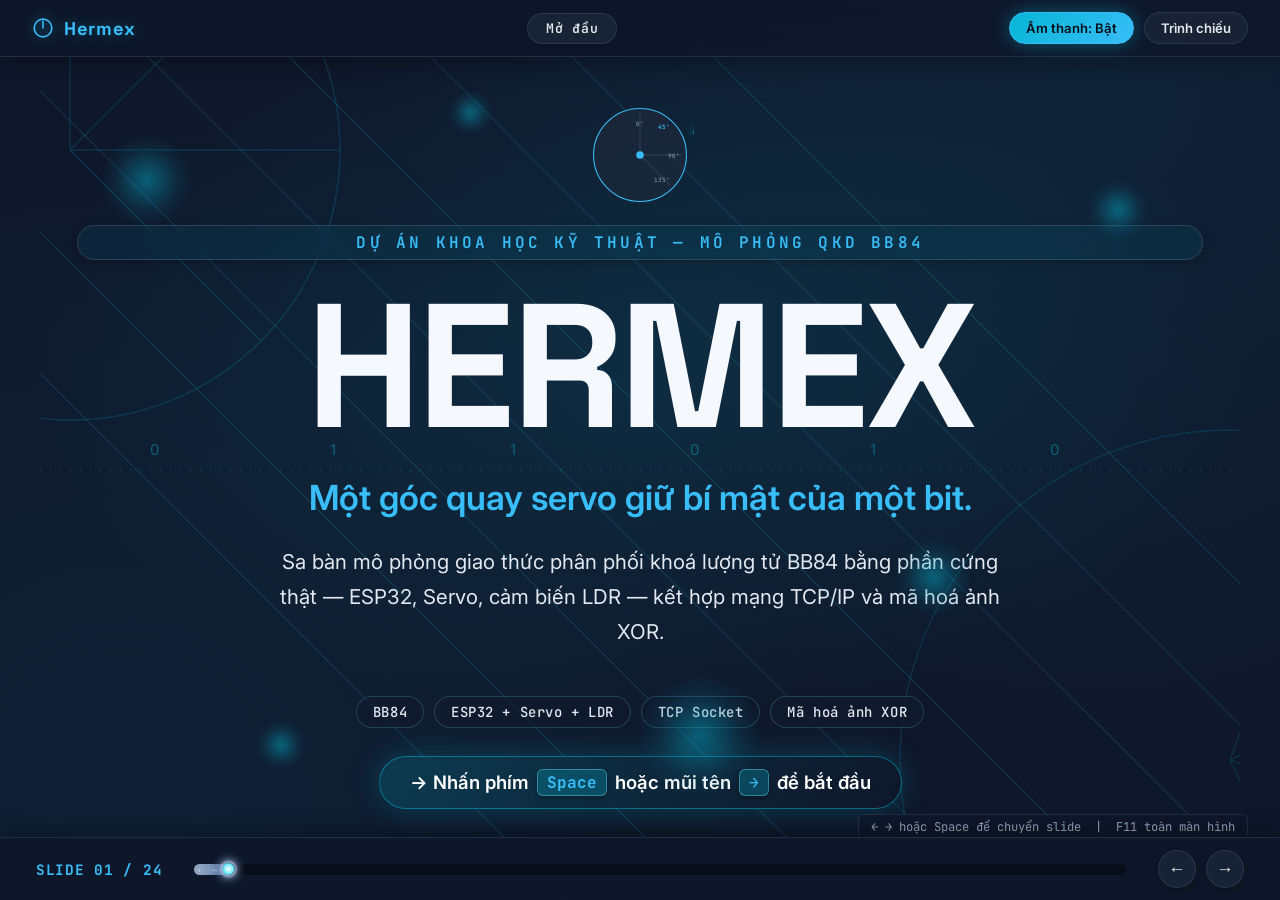
==== commit ed8b0c6a: "Icon web" ====
--- a/web/index.html
+++ b/web/index.html
@@ -5,6 +5,7 @@
   <meta charset="UTF-8">
   <meta name="viewport" content="width=device-width, initial-scale=1.0">
   <title>Hermex</title>
+  <link rel="icon" type="image/svg+xml" href="favicon.svg">
 
   <link rel="preconnect" href="https://fonts.googleapis.com">
   <link rel="preconnect" href="https://fonts.gstatic.com" crossorigin>
--- a/web/css/components.css
+++ b/web/css/components.css
@@ -8,7 +8,7 @@
   align-items: center;
   gap: 10px;
   font-family: var(--font-mono);
-  font-size: 0.84rem;
+  font-size: 0.96rem;
   font-weight: 600;
   letter-spacing: 0.12em;
   text-transform: uppercase;
@@ -35,7 +35,7 @@
   color: #080D1A;
   font-family: var(--font-mono);
   font-weight: 700;
-  font-size: 0.72rem;
+  font-size: 0.82rem;
   padding: 2px 8px;
   border-radius: 999px;
   letter-spacing: 0.06em;
@@ -44,7 +44,7 @@
 h2.slide-title {
   font-family: var(--font-display);
   font-weight: 700;
-  font-size: clamp(2.1rem, 3.6vw, 3.2rem);
+  font-size: clamp(2.39rem, 4.1vw, 3.65rem);
   line-height: 1.2;
   letter-spacing: -0.02em;
   color: var(--ink);
@@ -60,7 +60,7 @@
 }
 
 p.lead {
-  font-size: clamp(1.05rem, 1.3vw, 1.2rem);
+  font-size: clamp(1.2rem, 1.48vw, 1.37rem);
   line-height: 1.72;
   color: var(--ink-soft);
   max-width: 940px;
@@ -98,7 +98,7 @@
 }
 
 .keylist li {
-  font-size: 1.02rem;
+  font-size: 1.16rem;
   line-height: 1.6;
   color: var(--ink);
   background: var(--bg-card);
@@ -127,7 +127,7 @@
 
 .keylist-grid li strong {
   display: block;
-  font-size: 1.08rem;
+  font-size: 1.23rem;
   color: var(--accent-deep);
 }
 
@@ -142,7 +142,7 @@
   content: "›";
   color: var(--accent);
   font-family: var(--font-display);
-  font-size: 1.3rem;
+  font-size: 1.48rem;
   font-weight: 700;
   line-height: 1;
   flex-shrink: 0;
@@ -160,7 +160,7 @@
   border-left: 4px solid var(--accent);
   border-radius: 0 14px 14px 0;
   padding: 18px 24px;
-  font-size: 1.04rem;
+  font-size: 1.19rem;
   line-height: 1.68;
   color: var(--ink);
   max-width: 100%;
@@ -196,7 +196,7 @@
 
 .card h3 {
   font-family: var(--font-display);
-  font-size: 1.2rem;
+  font-size: 1.37rem;
   font-weight: 700;
   color: var(--accent-deep);
   margin-bottom: 8px;
@@ -204,7 +204,7 @@
 }
 
 .card p {
-  font-size: 0.98rem;
+  font-size: 1.12rem;
   line-height: 1.62;
   color: var(--ink-soft);
 }
@@ -217,7 +217,7 @@
 
 .stat .num {
   font-family: var(--font-mono);
-  font-size: 2.5rem;
+  font-size: 2.85rem;
   font-weight: 700;
   color: var(--accent-deep);
   text-shadow: 0 0 16px rgba(6, 182, 212, 0.35);
@@ -225,7 +225,7 @@
 }
 
 .stat .label {
-  font-size: 0.88rem;
+  font-size: 1rem;
   color: var(--ink-mute);
   margin-top: 6px;
   line-height: 1.4;
@@ -245,7 +245,7 @@
   border: 1px solid rgba(6, 182, 212, 0.28);
   padding: 22px 32px;
   font-family: var(--font-mono);
-  font-size: 1.22rem;
+  font-size: 1.39rem;
   text-align: center;
   max-width: 620px;
   margin: 18px auto 20px;
@@ -261,7 +261,7 @@
 
 .formula-box .note {
   font-family: var(--font-body);
-  font-size: 0.86rem;
+  font-size: 0.98rem;
   color: var(--ink-mute);
   margin-top: 8px;
 }
@@ -288,7 +288,7 @@
   font-weight: 600;
   color: #FDA4AF;
   margin-bottom: 6px;
-  font-size: 1.02rem;
+  font-size: 1.16rem;
   display: flex;
   align-items: center;
   gap: 8px;
@@ -305,7 +305,7 @@
 }
 
 .warn-box p {
-  font-size: 0.95rem;
+  font-size: 1.08rem;
   line-height: 1.6;
   color: #FECDD3;
 }
@@ -317,7 +317,7 @@
   padding: 18px 24px;
   max-width: 100%;
   width: 100%;
-  font-size: 0.98rem;
+  font-size: 1.12rem;
   color: #A7F3D0;
   line-height: 1.6;
   box-shadow: 0 6px 20px rgba(16, 185, 129, 0.1);
--- a/web/css/slides.css
+++ b/web/css/slides.css
@@ -46,7 +46,7 @@
   gap: 8px;
   font-family: var(--font-body);
   font-weight: 600;
-  font-size: 1.02rem;
+  font-size: 1.16rem;
   color: #FFFFFF;
   border: 1.5px solid rgba(6, 182, 212, 0.5);
   border-radius: 999px;
@@ -56,6 +56,11 @@
   box-shadow: 0 0 30px rgba(6, 182, 212, 0.25);
   opacity: 0;
   transition: transform 0.3s var(--ease), box-shadow 0.3s var(--ease);
+  /* ghi đè width:100% mặc định từ ".slide > *" để nút bo sát nội dung, không kéo giãn hết chiều ngang */
+  width: fit-content;
+  max-width: fit-content;
+  margin-left: auto;
+  margin-right: auto;
 }
 
 .cover-cta:hover {
@@ -70,7 +75,7 @@
   border: 1px solid rgba(103, 232, 249, 0.4);
   border-radius: 6px;
   padding: 2px 9px;
-  font-size: 0.88rem;
+  font-size: 1rem;
   font-weight: 700;
   box-shadow: 0 2px 4px rgba(0, 0, 0, 0.3);
 }
@@ -86,7 +91,7 @@
 
 .cover-tags .tag {
   font-family: var(--font-mono);
-  font-size: 0.76rem;
+  font-size: 0.87rem;
   font-weight: 500;
   letter-spacing: 0.04em;
   border: 1px solid rgba(103, 232, 249, 0.2);
@@ -129,7 +134,7 @@
   gap: 8px;
   font-family: var(--font-display);
   font-weight: 600;
-  font-size: 1.05rem;
+  font-size: 1.2rem;
   color: var(--accent-deep);
   background: rgba(6, 182, 212, 0.12);
   border: 1.5px solid var(--accent);
@@ -175,13 +180,13 @@
 .thanks-caption-title {
   font-family: var(--font-display);
   font-weight: 700;
-  font-size: 1.08rem;
+  font-size: 1.23rem;
   color: var(--accent-deep);
   margin-bottom: 4px;
 }
 
 .thanks-caption-sub {
-  font-size: 0.88rem;
+  font-size: 1rem;
   color: var(--ink-mute);
   line-height: 1.5;
 }
@@ -208,7 +213,7 @@
   grid-template-columns: 1.1fr 1fr;
   gap: 16px;
   font-family: var(--font-mono);
-  font-size: 0.74rem;
+  font-size: 0.84rem;
   font-weight: 700;
   letter-spacing: 0.1em;
   text-transform: uppercase;
@@ -232,7 +237,7 @@
   gap: 16px;
   padding: 10px 0;
   border-bottom: 1px solid rgba(255, 255, 255, 0.05);
-  font-size: 0.88rem;
+  font-size: 1rem;
   line-height: 1.48;
 }
 
@@ -284,7 +289,7 @@
   border: 1px solid var(--accent);
   color: var(--accent-deep);
   font-family: var(--font-mono);
-  font-size: 0.72rem;
+  font-size: 0.82rem;
   font-weight: 600;
   letter-spacing: 0.04em;
   padding: 5px 12px;
@@ -317,7 +322,7 @@
   display: inline-block;
   margin-top: 14px;
   font-family: var(--font-mono);
-  font-size: 0.78rem;
+  font-size: 0.89rem;
   color: var(--accent-deep);
   background: rgba(6, 182, 212, 0.12);
   border: 1px solid rgba(103, 232, 249, 0.25);
@@ -343,3 +348,95 @@
   height: auto;
   display: block;
 }
+
+/* ==========================================================================
+   CÂN CHỈNH KHOẢNG CÁCH RIÊNG CHO TỪNG SLIDE
+   (giãn nội dung cho vừa khung hình, giảm khoảng trống thừa trên/dưới —
+   chỉ áp dụng cho những slide có ít thành phần; slide đã cân đối được giữ nguyên)
+   ========================================================================== */
+
+/* Ghi chú: chỉ chỉnh margin/padding/gap theo chiều DỌC (top/bottom, row-gap).
+   Chiều ngang (trái/phải, column-gap) không bị đụng tới — giữ nguyên mặc định
+   từ components.css (.card: 26px | .callout/.safe-box/.warn-box: 24px |
+   .keylist li: 20px | .keylist-grid column-gap: 18px). */
+
+/* Slide 2 — Vấn đề & động lực (keylist-grid 3 mục, 2 hàng) */
+#deck > .slide:nth-child(2) p.lead { margin-bottom: 40px; }
+#deck > .slide:nth-child(2) .keylist-grid { row-gap: 26px; }
+#deck > .slide:nth-child(2) .keylist-grid li { padding-top: 26px; padding-bottom: 26px; }
+
+/* Slide 3 — Mục tiêu & câu hỏi nghiên cứu (grid-2 + callout) */
+#deck > .slide:nth-child(3) .card { padding-top: 32px; padding-bottom: 32px; }
+#deck > .slide:nth-child(3) .callout { margin-top: 40px !important; padding-top: 26px; padding-bottom: 26px; }
+
+/* Slide 4 — Chồng chất lượng tử (lead + grid-2 + callout) */
+#deck > .slide:nth-child(4) p.lead { margin-bottom: 36px; }
+#deck > .slide:nth-child(4) .card { padding-top: 30px; padding-bottom: 30px; }
+#deck > .slide:nth-child(4) .callout { margin-top: 32px; padding-top: 24px; padding-bottom: 24px; }
+
+/* Slide 5 — Đo lường làm sụp đổ trạng thái (lead + keylist-grid 2 mục 1 hàng + callout) */
+#deck > .slide:nth-child(5) p.lead { margin-bottom: 34px; }
+#deck > .slide:nth-child(5) .keylist-grid li { padding-top: 24px; padding-bottom: 24px; }
+#deck > .slide:nth-child(5) .callout { margin-top: 30px; padding-top: 24px; padding-bottom: 24px; }
+
+/* Slide 6 — Định lý không nhân bản (lead + grid-2 + callout) */
+#deck > .slide:nth-child(6) p.lead { margin-bottom: 36px; }
+#deck > .slide:nth-child(6) .card { padding-top: 30px; padding-bottom: 30px; }
+#deck > .slide:nth-child(6) .callout { margin-top: 32px; padding-top: 24px; padding-bottom: 24px; }
+
+/* Slide 7 — Bốn góc, bốn trạng thái phân cực (lead + grid-4 + callout) */
+#deck > .slide:nth-child(7) p.lead { margin-bottom: 32px; }
+#deck > .slide:nth-child(7) .card { padding-top: 34px; padding-bottom: 34px; }
+#deck > .slide:nth-child(7) .callout { margin-top: 36px !important; padding-top: 24px; padding-bottom: 24px; }
+
+/* Slide 13 — Bước 1/6: Alice sinh ngẫu nhiên (chỉ lead + callout, trống nhiều nhất) */
+#deck > .slide:nth-child(13) .eyebrow { margin-bottom: 30px; }
+#deck > .slide:nth-child(13) h2.slide-title { margin-bottom: 30px; }
+#deck > .slide:nth-child(13) p.lead { margin-bottom: 36px; }
+#deck > .slide:nth-child(13) .callout { margin-top: 20px; padding-top: 72px; padding-bottom: 72px; }
+
+/* Slide 14 — Bước 2/6: Servo mã hoá góc (lead + grid-4) */
+#deck > .slide:nth-child(14) .eyebrow { margin-bottom: 26px; }
+#deck > .slide:nth-child(14) p.lead { margin-bottom: 60px; }
+#deck > .slide:nth-child(14) .card { padding-top: 52px; padding-bottom: 52px; }
+
+/* Slide 15 — Bước 3/6: Ánh sáng truyền qua kênh quang (chỉ lead + callout) */
+#deck > .slide:nth-child(15) .eyebrow { margin-bottom: 30px; }
+#deck > .slide:nth-child(15) h2.slide-title { margin-bottom: 30px; }
+#deck > .slide:nth-child(15) p.lead { margin-bottom: 36px; }
+#deck > .slide:nth-child(15) .callout { margin-top: 20px; padding-top: 72px; padding-bottom: 72px; }
+
+/* Slide 16 — Bước 4/6: Bob tự đo (lead + keylist-grid 2 mục 1 hàng) */
+#deck > .slide:nth-child(16) .eyebrow { margin-bottom: 28px; }
+#deck > .slide:nth-child(16) h2.slide-title { margin-bottom: 26px; }
+#deck > .slide:nth-child(16) p.lead { margin-bottom: 40px; }
+#deck > .slide:nth-child(16) .keylist-grid li { padding-top: 70px; padding-bottom: 70px; }
+
+/* Slide 17 — Bước 5/6: So sánh basis / sifting (chỉ lead + callout) */
+#deck > .slide:nth-child(17) .eyebrow { margin-bottom: 30px; }
+#deck > .slide:nth-child(17) h2.slide-title { margin-bottom: 30px; }
+#deck > .slide:nth-child(17) p.lead { margin-bottom: 36px; }
+#deck > .slide:nth-child(17) .callout { margin-top: 20px; padding-top: 72px; padding-bottom: 72px; }
+
+/* Slide 18 — Bước 6/6: Tính QBER (lead + grid-2 safe/warn box) */
+#deck > .slide:nth-child(18) .eyebrow { margin-bottom: 26px; }
+#deck > .slide:nth-child(18) h2.slide-title { margin-bottom: 28px; }
+#deck > .slide:nth-child(18) p.lead { margin-bottom: 36px; }
+#deck > .slide:nth-child(18) .safe-box,
+#deck > .slide:nth-child(18) .warn-box { padding-top: 60px; padding-bottom: 60px; }
+
+/* Slide 20 — Dùng khoá mã hoá ảnh (lead + keylist-grid 2 mục 1 hàng) */
+#deck > .slide:nth-child(20) .eyebrow { margin-bottom: 26px; }
+#deck > .slide:nth-child(20) h2.slide-title { margin-bottom: 28px; }
+#deck > .slide:nth-child(20) p.lead { margin-bottom: 36px; }
+#deck > .slide:nth-child(20) .keylist-grid li { padding-top: 60px; padding-bottom: 60px; }
+
+/* Slide 23 — Giới hạn hiện tại & hướng mở rộng (giảm nhẹ để không tràn khung sau khi tăng cỡ chữ) */
+#deck > .slide:nth-child(23) p.lead { margin-bottom: 8px; }
+#deck > .slide:nth-child(23) .grid-2 { margin-bottom: -4px; }
+
+/* Slide 22 — Kết luận (keylist-grid 3 mục, 2 hàng, không có lead) */
+#deck > .slide:nth-child(22) .eyebrow { margin-bottom: 26px; }
+#deck > .slide:nth-child(22) h2.slide-title { margin-bottom: 44px; }
+#deck > .slide:nth-child(22) .keylist-grid { row-gap: 34px; margin-top: 6px; }
+#deck > .slide:nth-child(22) .keylist-grid li { padding-top: 40px; padding-bottom: 40px; }
--- a/web/css/navigation.css
+++ b/web/css/navigation.css
@@ -107,34 +107,37 @@
 .progress-track {
   position: relative;
   flex: 1;
-  height: 8px;
+  height: 11px;
   border-radius: 999px;
-  background: rgba(8, 13, 26, 0.95);
-  border: 1px solid rgba(255, 255, 255, 0.05);
+  background: var(--bg-deep);
   overflow: visible;
-  box-shadow: inset 0 2px 4px rgba(0, 0, 0, 0.5);
 }
 
 .progress-fill {
   position: relative;
   height: 100%;
   border-radius: 999px;
-  background: linear-gradient(90deg, #0E7490 0%, #06B6D4 50%, #38BDF8 100%);
-  box-shadow: 0 0 12px rgba(6, 182, 212, 0.5);
-  transition: width 0.45s var(--ease);
+  background-image:
+    url("[data-uri]"),
+    linear-gradient(90deg, rgba(199, 216, 241, 0.88) 0%, rgba(143, 173, 214, 0.9) 45%, rgba(44, 63, 103, 0.92) 100%);
+  background-repeat: repeat-x, no-repeat;
+  background-size: 62px 100%, 100% 100%;
+  background-position: 0 center, 0 0;
+  box-shadow: 0 0 10px 1px rgba(44, 63, 103, 0.28) inset;
+  transition: width 0.4s var(--ease);
 }
 
 .progress-fill::after {
   content: "";
   position: absolute;
-  right: -3px;
+  right: -2px;
   top: 50%;
   translate: 0 -50%;
-  width: 12px;
-  height: 12px;
+  width: 13px;
+  height: 13px;
   border-radius: 50%;
-  background: radial-gradient(circle, #FFFFFF 0%, var(--swatch-4) 60%, transparent 80%);
-  box-shadow: 0 0 10px 3px rgba(103, 232, 249, 0.8), 0 0 3px 1px #FFFFFF;
+  background: radial-gradient(circle, #FFFFFF 0%, var(--swatch-4) 55%, transparent 78%);
+  box-shadow: 0 0 9px 3px rgba(140, 170, 220, 0.85), 0 0 3px 1px #FFFFFF;
   animation: photonPulse 1.8s ease-in-out infinite;
 }
 
--- a/web/css/animations.css
+++ b/web/css/animations.css
@@ -36,12 +36,10 @@
 
 @keyframes photonPulse {
   0%, 100% {
-    box-shadow: 0 0 10px 2px rgba(103, 232, 249, 0.7), 0 0 3px 1px #FFFFFF;
-    transform: translateY(-50%) scale(1);
+    box-shadow: 0 0 8px 2px rgba(140, 170, 220, 0.7), 0 0 2px 1px #FFFFFF;
   }
   50% {
-    box-shadow: 0 0 18px 6px rgba(103, 232, 249, 1), 0 0 6px 2px #FFFFFF;
-    transform: translateY(-50%) scale(1.15);
+    box-shadow: 0 0 15px 5px rgba(140, 170, 220, 1), 0 0 4px 2px #FFFFFF;
   }
 }
 
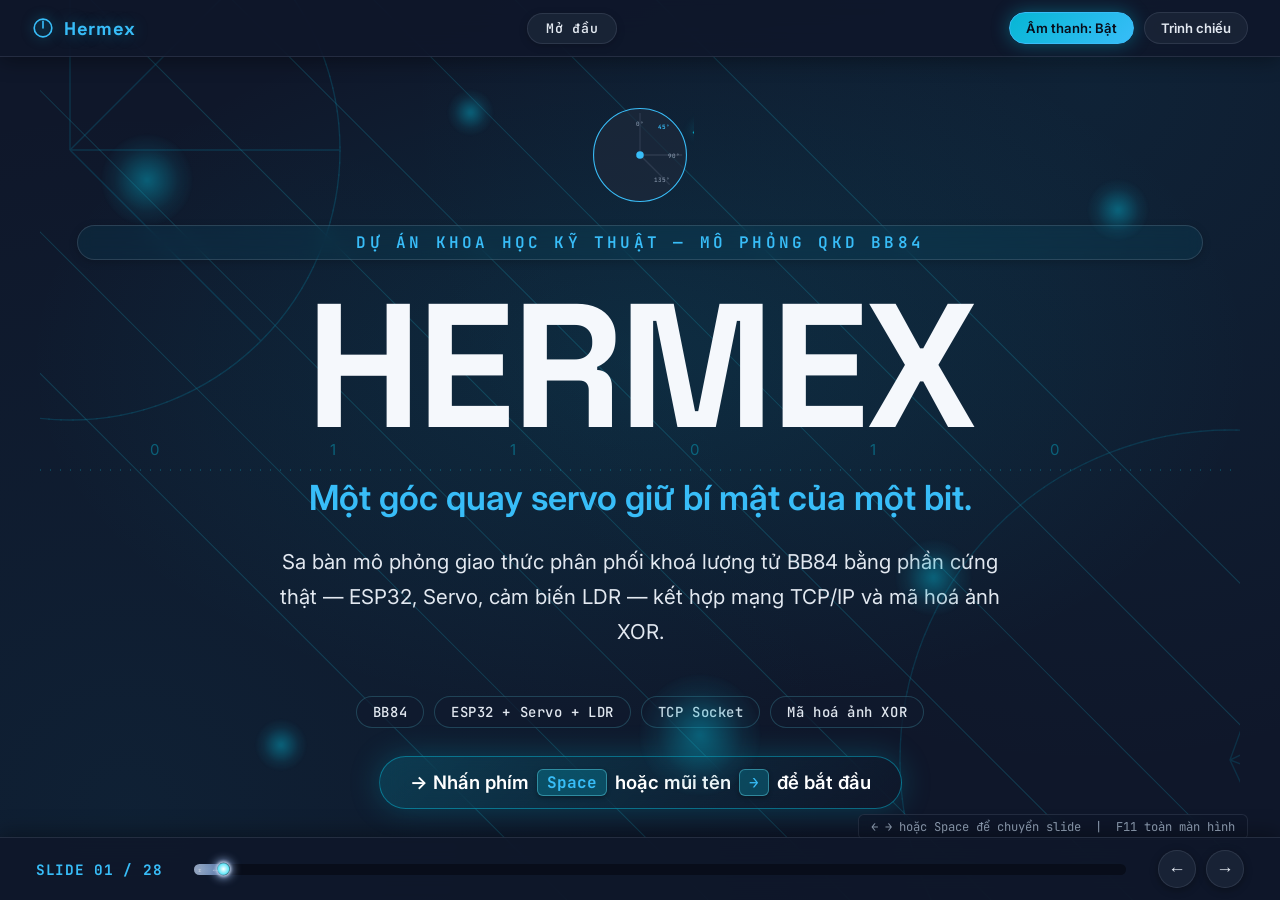
==== commit 8df06d94: "Update web" ====
--- a/web/index.html
+++ b/web/index.html
@@ -21,6 +21,10 @@
   <link rel="stylesheet" href="css/navigation.css">
   <link rel="stylesheet" href="css/animations.css">
   <link rel="stylesheet" href="css/lightbox.css">
+  <link rel="stylesheet" href="css/malus-demo.css">
+  <link rel="stylesheet" href="css/sim-demo.css">
+  <link rel="stylesheet" href="css/xor-demo.css">
+  <link rel="stylesheet" href="css/arch-device.css">
 </head>
 
 <body>
@@ -321,7 +325,7 @@
 
     <!-- ===== SLIDE 9 — SƠ ĐỒ 1: NGUYÊN LÝ QUANG HỌC & MALUS ===== -->
     <section class="slide" data-section="Sơ đồ kỹ thuật">
-      <div class="eyebrow">Sơ đồ kỹ thuật 1 / 4</div>
+      <div class="eyebrow">Sơ đồ kỹ thuật 1 / 5</div>
       <h2 class="slide-title">Nguyên lý quang học & <em>định luật Malus</em></h2>
       <div class="diagram-frame">
         <svg viewBox="0 0 680 260" style="width:100%; max-width:640px; display:block; margin:0 auto;">
@@ -364,9 +368,57 @@
         liên tục theo hàm cos², không phải nhảy đột ngột từ 100% xuống 0%.</div>
     </section>
 
-    <!-- ===== SLIDE 10 — SƠ ĐỒ 2: ĐỒ THỊ MALUS & GIỚI HẠN LDR ===== -->
+    <!-- ===== SLIDE 10 — MINH HOẠ TƯƠNG TÁC: ÁNH SÁNG PHÂN CỰC & ĐỊNH LUẬT MALUS ===== -->
     <section class="slide" data-section="Sơ đồ kỹ thuật">
-      <div class="eyebrow">Sơ đồ kỹ thuật 2 / 4</div>
+      <div class="eyebrow">Sơ đồ kỹ thuật 2 / 5</div>
+      <h2 class="slide-title">Ánh sáng phân cực theo <em>một hướng nhất định</em></h2>
+      <p class="lead">Trong BB84 nguyên bản, mỗi bit được mã hoá bằng hướng phân cực của một photon đơn lẻ. Một kính
+        lọc phân cực chỉ cho ánh sáng cùng hướng đi qua trọn vẹn — lệch hướng càng nhiều, ánh sáng lọt qua càng ít,
+        theo định luật Malus: cường độ truyền qua tỉ lệ với <strong>cos²(Δθ)</strong> của góc lệch giữa hai kính lọc.
+      </p>
+
+      <div class="malus-demo">
+        <div class="malus-demo-visual">
+          <div class="malus-filters">
+            <div class="malus-filter">
+              <svg width="72" height="72" viewBox="0 0 72 72" aria-hidden="true">
+                <circle cx="36" cy="36" r="31" fill="none" stroke="var(--line)" stroke-width="2" />
+                <line x1="36" y1="8" x2="36" y2="64" stroke="var(--accent)" stroke-width="2.5"
+                  stroke-linecap="round" />
+              </svg>
+              <span>KÍNH PHÁT (0°)</span>
+            </div>
+            <div class="malus-filter">
+              <svg width="72" height="72" viewBox="0 0 72 72" aria-hidden="true">
+                <circle cx="36" cy="36" r="31" fill="none" stroke="var(--line)" stroke-width="2" />
+                <line id="malusFilterLine10" x1="36" y1="8" x2="36" y2="64" stroke="var(--safe)" stroke-width="2.5"
+                  stroke-linecap="round" style="transform-origin:36px 36px;" />
+              </svg>
+              <span>KÍNH ĐO CỦA BOB</span>
+            </div>
+          </div>
+          <div class="malus-beam-track">
+            <div class="malus-beam-fill" id="malusBeamFill10"></div>
+          </div>
+        </div>
+
+        <div class="malus-demo-controls">
+          <label class="malus-label" for="malusSlider10">Góc lệch kính đo (Δθ) <span
+              id="malusAngleLabel10">0°</span></label>
+          <input type="range" id="malusSlider10" class="malus-slider" min="0" max="180" value="0" step="1">
+          <div class="malus-readout">
+            Cường độ truyền qua ≈ <span class="malus-big" id="malusIntensity10">100%</span>
+            <div class="malus-sub" id="malusFormula10">cos²(0°) = 1.00</div>
+          </div>
+          <div class="malus-callout" id="malusCallout10">Hai kính cùng hướng — ánh sáng truyền qua gần như trọn vẹn,
+            tương ứng lúc Bob đo đúng basis Alice đã dùng.</div>
+        </div>
+      </div>
+    </section>
+
+    <!-- ===== SLIDE 11 — SƠ ĐỒ 2: ĐỒ THỊ MALUS & GIỚI HẠN LDR ===== -->
+    <section class="slide" data-section="Sơ đồ kỹ thuật">
+      <div class="eyebrow">Sơ đồ kỹ thuật 3 / 5</div>
       <h2 class="slide-title">Đồ thị Malus và <em>giới hạn cảm biến LDR</em></h2>
 
       <div class="diagram-frame" style="max-width:560px; padding:14px 20px 6px; margin:0 auto 12px;">
@@ -413,9 +465,9 @@
       </div>
     </section>
 
-    <!-- ===== SLIDE 11 — SƠ ĐỒ 3: BẢNG SO SÁNH HACKER VS SƯƠNG MÙ ===== -->
+    <!-- ===== SLIDE 12 — SƠ ĐỒ 3: BẢNG SO SÁNH HACKER VS SƯƠNG MÙ ===== -->
     <section class="slide" data-section="Sơ đồ kỹ thuật">
-      <div class="eyebrow">Sơ đồ kỹ thuật 3 / 4</div>
+      <div class="eyebrow">Sơ đồ kỹ thuật 4 / 5</div>
       <h2 class="slide-title">Ba kịch bản: <em>bình thường, hacker, sương mù</em></h2>
       <div class="diagram-frame">
         <svg viewBox="0 0 680 270" style="width:100%; max-width:640px; display:block; margin:0 auto;">
@@ -457,9 +509,9 @@
         nguyên góc phân cực — nên dù cường độ không đổi, QBER vẫn tố cáo được sự can thiệp.</div>
     </section>
 
-    <!-- ===== SLIDE 12 — SƠ ĐỒ 4: KIẾN TRÚC HỆ THỐNG ALICE-BOB ===== -->
+    <!-- ===== SLIDE 13 — SƠ ĐỒ 4: KIẾN TRÚC HỆ THỐNG ALICE-BOB ===== -->
     <section class="slide" data-section="Sơ đồ kỹ thuật">
-      <div class="eyebrow">Sơ đồ kỹ thuật 4 / 4</div>
+      <div class="eyebrow">Sơ đồ kỹ thuật 5 / 5</div>
       <h2 class="slide-title">Kiến trúc hệ thống: <em>hai trạm, ba kênh</em></h2>
       <div class="diagram-frame">
         <svg viewBox="0 0 680 340" style="width:100%; max-width:640px; display:block; margin:0 auto;">
@@ -506,7 +558,7 @@
         nào, không thể bị "hack" theo nghĩa mạng máy tính thông thường.</div>
     </section>
 
-    <!-- ===== SLIDE 13 — BƯỚC 1: SINH BIT + BASIS ===== -->
+    <!-- ===== SLIDE 14 — BƯỚC 1: SINH BIT + BASIS ===== -->
     <section class="slide" data-section="Giao thức BB84">
       <div class="side-glyph" style="top:8%; right:8%;" aria-hidden="true"><span
           style="font-family:var(--font-display); font-weight:700; font-size:17rem; color:var(--accent); line-height:1;">1</span>
@@ -520,7 +572,7 @@
         một phần khoá mà không cần đo trực tiếp.</div>
     </section>
 
-    <!-- ===== SLIDE 14 — BƯỚC 2: SERVO MÃ HOÁ GÓC ===== -->
+    <!-- ===== SLIDE 15 — BƯỚC 2: SERVO MÃ HOÁ GÓC ===== -->
     <section class="slide" data-section="Giao thức BB84">
       <div class="side-glyph" style="top:8%; right:8%;" aria-hidden="true"><span
           style="font-family:var(--font-display); font-weight:700; font-size:17rem; color:var(--accent); line-height:1;">2</span>
@@ -549,7 +601,7 @@
       </div>
     </section>
 
-    <!-- ===== SLIDE 15 — BƯỚC 3: TRUYỀN QUA KÊNH QUANG ===== -->
+    <!-- ===== SLIDE 16 — BƯỚC 3: TRUYỀN QUA KÊNH QUANG ===== -->
     <section class="slide" data-section="Giao thức BB84">
       <div class="side-glyph" style="top:8%; right:8%;" aria-hidden="true"><span
           style="font-family:var(--font-display); font-weight:700; font-size:17rem; color:var(--accent); line-height:1;">3</span>
@@ -563,7 +615,7 @@
         cấu vi chỉnh 3 ốc thay vì gắn cố định.</div>
     </section>
 
-    <!-- ===== SLIDE 16 — BƯỚC 4: BOB ĐO BẰNG LDR ===== -->
+    <!-- ===== SLIDE 17 — BƯỚC 4: BOB ĐO BẰNG LDR ===== -->
     <section class="slide" data-section="Giao thức BB84">
       <div class="side-glyph" style="top:8%; right:8%;" aria-hidden="true"><span
           style="font-family:var(--font-display); font-weight:700; font-size:17rem; color:var(--accent); line-height:1;">4</span>
@@ -581,7 +633,7 @@
       </ul>
     </section>
 
-    <!-- ===== SLIDE 17 — BƯỚC 5: SO SÁNH BASIS (SIFTING) ===== -->
+    <!-- ===== SLIDE 18 — BƯỚC 5: SO SÁNH BASIS (SIFTING) ===== -->
     <section class="slide" data-section="Giao thức BB84">
       <div class="side-glyph" style="top:8%; right:8%;" aria-hidden="true"><span
           style="font-family:var(--font-display); font-weight:700; font-size:17rem; color:var(--accent); line-height:1;">5</span>
@@ -597,7 +649,136 @@
           style="font-family:var(--font-mono); color:var(--accent-deep);">qkd_logic.py</code>.</div>
     </section>
 
-    <!-- ===== SLIDE 18 — BƯỚC 6: TÍNH QBER ===== -->
+    <!-- ===== SLIDE 19 — MÔ PHỎNG TRỰC TIẾP: CHẠY THỬ MỘT PHIÊN TRAO ĐỔI KHOÁ ===== -->
+    <section class="slide" data-section="Giao thức BB84">
+      <div class="eyebrow">Mô phỏng trực tiếp</div>
+      <h2 class="slide-title">Chạy thử một <em>phiên trao đổi khoá</em></h2>
+      <p class="lead">Mỗi vòng: Alice chọn ngẫu nhiên 1 bit và 1 basis, servo xoay đúng góc tương ứng, tín hiệu đi qua
+        kênh quang, Bob đo bằng basis ngẫu nhiên của riêng mình. Chỉ những vòng mà hai bên tình cờ trùng basis mới
+        được giữ lại làm khoá.</p>
+
+      <div class="sim-rail" id="simRail">
+        <div class="rail-step" data-step="0">1. Sinh bit + basis</div>
+        <div class="rail-step" data-step="1">2. Servo mã hoá góc</div>
+        <div class="rail-step" data-step="2">3. Truyền qua kênh quang</div>
+        <div class="rail-step" data-step="3">4. Bob đo bằng LDR</div>
+        <div class="rail-step" data-step="4">5. So sánh basis (sifting)</div>
+        <div class="rail-step" data-step="5">6. Tính QBER</div>
+      </div>
+
+      <div class="stations">
+        <div class="station">
+          <div class="label"><span>MÁY HÀ — ALICE</span><span id="simAliceTag">—</span></div>
+          <svg viewBox="0 0 140 140" width="140" height="140">
+            <rect x="20" y="95" width="100" height="26" rx="3" fill="none" stroke="var(--line)" />
+            <text x="70" y="112" text-anchor="middle" class="svg-mono" font-size="9" fill="var(--ink-mute)">ESP32</text>
+            <circle cx="70" cy="55" r="42" fill="none" stroke="var(--line)" />
+            <g id="simAliceNeedle" style="transform-origin:70px 55px; transition:transform .5s cubic-bezier(.34,1.4,.64,1);">
+              <line x1="70" y1="55" x2="70" y2="16" stroke="var(--accent)" stroke-width="3" stroke-linecap="round" />
+            </g>
+            <circle cx="70" cy="55" r="4" fill="var(--accent)" />
+          </svg>
+          <div class="readout" id="simAliceReadout">Sẵn sàng</div>
+        </div>
+
+        <div class="channel">
+          <svg viewBox="0 0 40 100" height="100">
+            <line x1="20" y1="4" x2="20" y2="96" stroke="var(--line)" stroke-width="1" stroke-dasharray="4 5" />
+            <circle id="simPhoton" cx="20" cy="4" r="5" fill="var(--accent)" opacity="0" />
+          </svg>
+          <span class="eve-badge" id="simEveBadge">EVE ⏺</span>
+        </div>
+
+        <div class="station">
+          <div class="label"><span>MÁY SƠN — BOB</span><span id="simBobTag">—</span></div>
+          <svg viewBox="0 0 140 140" width="140" height="140">
+            <rect x="20" y="95" width="100" height="26" rx="3" fill="none" stroke="var(--line)" />
+            <text x="70" y="112" text-anchor="middle" class="svg-mono" font-size="9" fill="var(--ink-mute)">ESP32</text>
+            <rect x="40" y="18" width="60" height="60" rx="4" fill="none" stroke="var(--line)" />
+            <text x="70" y="44" text-anchor="middle" class="svg-mono" font-size="8" fill="var(--ink-mute)">LDR</text>
+            <rect id="simLdrFill" x="46" y="70" width="0" height="4" fill="var(--safe)" />
+            <line x1="40" y1="78" x2="100" y2="78" stroke="var(--line)" />
+          </svg>
+          <div class="readout" id="simBobReadout">Sẵn sàng</div>
+        </div>
+      </div>
+
+      <div class="sim-controls">
+        <button class="btn" id="simStepBtn">Chạy 1 vòng</button>
+        <button class="btn secondary" id="simAutoBtn">Chạy 24 vòng tự động</button>
+        <button class="btn secondary" id="simResetBtn">Đặt lại</button>
+        <label class="toggle"><input type="checkbox" id="simEveToggle"> Kích hoạt Eve (kẻ nghe lén chặn giữa
+          đường)</label>
+      </div>
+
+      <div class="sim-data">
+        <div class="log">
+          <table>
+            <thead>
+              <tr>
+                <th>#</th>
+                <th>Alice</th>
+                <th>Bob</th>
+                <th>Basis</th>
+                <th>Kết quả</th>
+              </tr>
+            </thead>
+            <tbody id="simLogBody"></tbody>
+          </table>
+        </div>
+        <div class="metrics">
+          <div class="metric">
+            <div class="m-label">Khoá đã sift</div>
+            <div class="keybits" id="simKeyBits">—</div>
+          </div>
+          <div class="metric">
+            <div class="m-label">QBER (ngưỡng an toàn 11%)</div>
+            <div class="m-value" id="simQberValue">—</div>
+            <div class="qber-bar">
+              <div class="qber-thresh"></div>
+              <div class="qber-fill" id="simQberFill"></div>
+            </div>
+            <div class="verdict idle" id="simVerdict">Chưa đủ dữ liệu — chạy vài vòng để ước lượng QBER.</div>
+          </div>
+        </div>
+      </div>
+      <p class="sim-note">Để minh hoạ dễ hiểu, trang này so sánh toàn bộ khoá đã sift để tính QBER. Trong triển khai
+        thật, chỉ một phần nhỏ được công khai so sánh rồi bỏ đi — phần còn lại mới thật sự dùng làm khoá mã hoá ảnh.
+      </p>
+    </section>
+
+    <!-- ===== SLIDE 20 — VÌ SAO SAI SỐ LẠI TỐ CÁO KẺ NGHE LÉN: QBER ===== -->
+    <section class="slide" data-section="Giao thức BB84">
+      <div class="eyebrow">Vì sao sai số lại tố cáo kẻ nghe lén</div>
+      <h2 class="slide-title">QBER: <em>tỷ lệ lỗi bit lượng tử</em></h2>
+      <p class="lead">QBER là tỷ lệ bit sai trong số các bit đã giữ lại sau sifting. Tấn công chặn-đo-gửi lại
+        (intercept–resend) buộc Eve đoán basis — đúng 50% số lần — nên mỗi lần đoán sai, có 50% khả năng bit bị đảo
+        khi tới Bob. Gộp lại, việc nghe lén toàn bộ đường truyền tạo ra QBER kỳ vọng khoảng 25%, vượt xa ngưỡng an
+        toàn 11% mà hệ thống đặt ra.</p>
+
+      <div class="qbercalc">
+        <div>
+          <div class="formula-box" style="margin:0 0 14px; max-width:100%; text-align:left; padding:16px 22px;">
+            QBER ≈ 0.25 × (tỷ lệ photon bị Eve chặn đọc)
+          </div>
+          <p class="qbercalc-note">Kéo thanh trượt để xem Eve chặn đọc một phần đường truyền — thay vì toàn bộ — sẽ
+            ảnh hưởng QBER thế nào. Đây là phép tính lý thuyết, tách biệt với vòng lặp ngẫu nhiên ở mục Mô phỏng phía
+            trên.</p>
+        </div>
+        <div>
+          <label class="qbercalc-label">Tỷ lệ bị chặn đọc <span id="interceptLabel">0%</span></label>
+          <input type="range" id="interceptSlider" min="0" max="100" value="0" step="1">
+          <div class="qber-bar" style="margin-top:14px;">
+            <div class="qber-thresh"></div>
+            <div class="qber-fill" id="analyticQberFill"></div>
+          </div>
+          <div class="verdict idle" id="analyticVerdict">0% bị chặn → QBER lý thuyết 0.0%, an toàn.</div>
+        </div>
+      </div>
+    </section>
+
+    <!-- ===== SLIDE 21 — BƯỚC 6: TÍNH QBER ===== -->
+
     <section class="slide" data-section="Giao thức BB84">
       <div class="side-glyph" style="top:8%; right:8%;" aria-hidden="true"><span
           style="font-family:var(--font-display); font-weight:700; font-size:17rem; color:var(--accent); line-height:1;">6</span>
@@ -621,7 +802,7 @@
       </div>
     </section>
 
-    <!-- ===== SLIDE 19 — KẾT QUẢ THỰC NGHIỆM ===== -->
+    <!-- ===== SLIDE 22 — KẾT QUẢ THỰC NGHIỆM ===== -->
     <section class="slide" data-section="Kết quả & ứng dụng">
       <div class="eyebrow">Kết quả thực nghiệm</div>
       <h2 class="slide-title">Số liệu QBER đo được qua <em>nhiều lần chạy</em></h2>
@@ -650,7 +831,7 @@
         nhiên may rủi.</div>
     </section>
 
-    <!-- ===== SLIDE 20 — GIỚI THIỆU MÃ HOÁ ẢNH XOR ===== -->
+    <!-- ===== SLIDE 23 — GIỚI THIỆU MÃ HOÁ ẢNH XOR ===== -->
     <section class="slide" data-section="Kết quả & ứng dụng">
       <div class="eyebrow">Ứng dụng thực tế</div>
       <h2 class="slide-title">Dùng khoá vừa tạo để <em>mã hoá một tấm ảnh</em></h2>
@@ -665,31 +846,25 @@
       </ul>
     </section>
 
-    <!-- ===== SLIDE 21 — ỨNG DỤNG XOR — MINH HOẠ ===== -->
+    <!-- ===== SLIDE 24 — ỨNG DỤNG XOR — MINH HOẠ ===== -->
     <section class="slide" data-section="Kết quả & ứng dụng">
-      <div class="eyebrow">Ứng dụng thực tế — minh hoạ</div>
+      <div class="eyebrow">Ứng dụng thực tế</div>
       <h2 class="slide-title">Ảnh gốc → mã hoá → <em>giải mã</em></h2>
-      <div class="grid-3">
-        <div class="card xor-card" style="text-align:center;">
-          <div class="xor-frame" data-lightbox="true" data-caption="Ảnh gốc">
-            <img src="assets/images/xor-original.png" alt="Ảnh gốc" draggable="false">
-            <span class="inspect-badge">&#9974; Phóng to</span>
-          </div>
-          <span class="tag" style="margin-top:12px; display:inline-block;">Ảnh gốc</span>
-        </div>
-        <div class="card xor-card" style="text-align:center;">
-          <div class="xor-frame" data-lightbox="true" data-caption="Đã mã hoá bằng XOR">
-            <img src="assets/images/xor-encrypted.png" alt="Đã mã hoá bằng XOR" draggable="false">
-            <span class="inspect-badge">&#9974; Phóng to</span>
-          </div>
-          <span class="tag" style="margin-top:12px; display:inline-block;">Đã mã hoá</span>
-        </div>
-        <div class="card xor-card" style="text-align:center;">
-          <div class="xor-frame" data-lightbox="true" data-caption="Giải mã đúng khoá">
-            <img src="assets/images/xor-decrypted.png" alt="Giải mã đúng khoá" draggable="false">
-            <span class="inspect-badge">&#9974; Phóng to</span>
-          </div>
-          <span class="tag" style="margin-top:12px; display:inline-block;">Giải mã đúng khoá</span>
+      <div class="xorcalc">
+        <div class="cell">
+          <canvas id="xorOrigCanvas" width="160" height="160"></canvas>
+          <span>Ảnh gốc</span>
+        </div>
+        <div class="xorcalc-arrow">→ XOR →</div>
+        <div class="cell">
+          <canvas id="xorResultCanvas" width="160" height="160"></canvas>
+          <span>Giải mã bằng khoá bị lệch</span>
+        </div>
+        <div class="xorcalc-controls">
+          <label class="xorcalc-label">Số bit khoá bị sai (trên 64 bit) <span id="wrongBitsLabel">0</span></label>
+          <input type="range" id="wrongBitsSlider" min="0" max="64" value="0" step="1">
+          <p class="xorcalc-note">Ở 0 bit sai, ảnh giải mã trùng khớp ảnh gốc tuyệt đối. Chỉ cần vài bit lệch, phần
+            lớn khối ảnh liên quan đã sai hẳn.</p>
         </div>
       </div>
       <div class="warn-box" style="margin-top:18px;">
@@ -699,7 +874,75 @@
       </div>
     </section>
 
-    <!-- ===== SLIDE 22 — KẾT LUẬN ===== -->
+    <!-- ===== SLIDE 25 — KIẾN TRÚC THIẾT BỊ THẬT ===== -->
+    <section class="slide" data-section="Kết quả & ứng dụng">
+      <div class="eyebrow">Kiến trúc thiết bị thật</div>
+      <h2 class="slide-title">Hai trạm độc lập, <em>một giao thức chung</em></h2>
+      <p class="lead">Mô phỏng phía trên chạy hoàn toàn trong trình duyệt. Thiết bị thật gồm hai máy tính, mỗi máy nối
+        với một board ESP32 riêng, giao tiếp với nhau qua mạng LAN, chạy chung một codebase Python.</p>
+
+      <div class="arch-grid">
+        <div class="arch-box">
+          <h4>Máy Hà — Alice (gửi)</h4>
+          <ul>
+            <li>Sinh chuỗi bit và basis ngẫu nhiên</li>
+            <li>Điều khiển servo qua ESP32 theo góc 0/45/90/135°</li>
+            <li>Thực hiện sifting, mã hoá ảnh gốc bằng XOR</li>
+            <li>Gửi dữ liệu qua TCP Socket</li>
+          </ul>
+        </div>
+        <div class="arch-box">
+          <h4>Máy Sơn — Bob (nhận)</h4>
+          <ul>
+            <li>Nhận dữ liệu qua TCP Socket</li>
+            <li>Đọc cảm biến LDR qua ESP32 của mình</li>
+            <li>Tính QBER, đối chiếu ngưỡng an toàn</li>
+            <li>Giải mã ảnh và hiển thị kết quả trên PyQt6</li>
+          </ul>
+        </div>
+      </div>
+
+      <div class="layers">
+        <div class="layer"><span class="lname">Giao diện</span><span class="lmods">src/gui — PyQt6, AliceView /
+            BobView</span></div>
+        <div class="layer"><span class="lname">Luồng nền</span><span class="lmods">src/gui/workers — QThread:
+            SerialWorker, NetworkWorker</span></div>
+        <div class="layer"><span class="lname">Logic lõi</span><span class="lmods">src/core — bb84_protocol,
+            sifting, qber, image_cipher</span></div>
+        <div class="layer"><span class="lname">Mạng & phần cứng</span><span class="lmods">src/network, src/hardware
+            — TCP socket, ESP32 Serial</span></div>
+      </div>
+
+      <table class="spec-table">
+        <tr>
+          <td>Baudrate Serial</td>
+          <td>115200</td>
+        </tr>
+        <tr>
+          <td>Cổng TCP</td>
+          <td>5050</td>
+        </tr>
+        <tr>
+          <td>Buffer nhận dữ liệu</td>
+          <td>4096 byte</td>
+        </tr>
+        <tr>
+          <td>Số bit khoá thô mỗi phiên</td>
+          <td>512 bit</td>
+        </tr>
+        <tr>
+          <td>Ngưỡng QBER an toàn</td>
+          <td>11%</td>
+        </tr>
+        <tr>
+          <td>Góc servo hợp lệ</td>
+          <td>0° / 45° / 90° / 135°</td>
+        </tr>
+      </table>
+    </section>
+
+    <!-- ===== SLIDE 26 — KẾT LUẬN ===== -->
+
     <section class="slide" data-section="Kết thúc">
       <div class="eyebrow">Kết luận</div>
       <h2 class="slide-title">Ba đóng góp chính của <em>Hermex</em></h2>
@@ -713,7 +956,7 @@
       </ul>
     </section>
 
-    <!-- ===== SLIDE 23 — HƯỚNG PHÁT TRIỂN ===== -->
+    <!-- ===== SLIDE 27 — HƯỚNG PHÁT TRIỂN ===== -->
     <section class="slide" data-section="Kết thúc">
       <div class="eyebrow">Hướng phát triển</div>
       <h2 class="slide-title">Giới hạn hiện tại & <em>hướng mở rộng</em></h2>
@@ -766,7 +1009,7 @@
       </div>
     </section>
 
-    <!-- ===== SLIDE 24 — LỜI CẢM ƠN ===== -->
+    <!-- ===== SLIDE 28 — LỜI CẢM ƠN ===== -->
     <section class="slide" data-section="Kết thúc">
       <div class="split">
         <div>
@@ -815,9 +1058,9 @@
   </div>
 
   <div class="bottom-bar">
-    <div class="slide-count" id="slideCount">SLIDE 01 / 24</div>
+    <div class="slide-count" id="slideCount">SLIDE 01 / 28</div>
     <div class="progress-track">
-      <div class="progress-fill" id="progressFill" style="width: 4.1667%;"></div>
+      <div class="progress-fill" id="progressFill" style="width: 3.5714%;"></div>
     </div>
     <div class="nav-arrows">
       <button class="arrow-btn" id="prevBtn">&#8592;</button>
@@ -837,6 +1080,10 @@
   <script src="js/controls.js"></script>
   <script src="js/lightbox.js"></script>
   <script src="js/main.js"></script>
+  <script src="js/malus-demo.js"></script>
+  <script src="js/sim-round.js"></script>
+  <script src="js/qber-analytic.js"></script>
+  <script src="js/xor-demo.js"></script>
 </body>
 
 </html>
--- a/web/css/malus-demo.css
+++ b/web/css/malus-demo.css
@@ -0,0 +1,175 @@
+/* ============================================================
+   css/malus-demo.css
+   Styles for the interactive Malus-law polarization demo
+   (Slide 10 — "Ánh sáng phân cực theo một hướng nhất định")
+   Reuses the deck's existing CSS custom properties so the widget
+   stays visually consistent with the rest of the presentation.
+   ============================================================ */
+
+.malus-demo {
+  display: flex;
+  flex-wrap: wrap;
+  align-items: center;
+  justify-content: center;
+  gap: 40px;
+  margin-top: 22px;
+  padding: 28px 34px;
+  background: var(--bg-card);
+  border: 1px solid var(--line);
+  border-radius: 16px;
+}
+
+/* ---------- left column: two filter dials + beam bar ---------- */
+
+.malus-demo-visual {
+  display: flex;
+  flex-direction: column;
+  align-items: center;
+  gap: 18px;
+  flex: 0 0 auto;
+}
+
+.malus-filters {
+  display: flex;
+  gap: 34px;
+}
+
+.malus-filter {
+  display: flex;
+  flex-direction: column;
+  align-items: center;
+  gap: 8px;
+}
+
+.malus-filter svg line {
+  transition: transform .15s ease;
+}
+
+.malus-filter span {
+  font-family: var(--font-mono);
+  font-size: .72rem;
+  letter-spacing: .06em;
+  color: var(--ink-mute);
+  white-space: nowrap;
+}
+
+.malus-beam-track {
+  width: 100%;
+  max-width: 220px;
+  height: 8px;
+  border-radius: 5px;
+  overflow: hidden;
+  background: var(--bg-deep);
+  border: 1px solid var(--line);
+}
+
+.malus-beam-fill {
+  height: 100%;
+  width: 100%;
+  background: linear-gradient(90deg, var(--accent) 0%, var(--safe) 100%);
+  transition: width .15s ease;
+}
+
+/* ---------- right column: slider + readout + callout ---------- */
+
+.malus-demo-controls {
+  flex: 1 1 320px;
+  min-width: 280px;
+  max-width: 460px;
+}
+
+.malus-label {
+  display: flex;
+  justify-content: space-between;
+  align-items: baseline;
+  font-family: var(--font-mono);
+  font-size: .85rem;
+  color: var(--ink-soft);
+  margin-bottom: 10px;
+}
+
+.malus-label span {
+  color: var(--ink);
+  font-weight: 600;
+}
+
+.malus-slider {
+  -webkit-appearance: none;
+  appearance: none;
+  width: 100%;
+  height: 6px;
+  border-radius: 4px;
+  margin-bottom: 20px;
+  background: linear-gradient(90deg, var(--accent) 0%, var(--safe) 100%);
+  outline: none;
+  cursor: pointer;
+}
+
+.malus-slider::-webkit-slider-thumb {
+  -webkit-appearance: none;
+  appearance: none;
+  width: 18px;
+  height: 18px;
+  border-radius: 50%;
+  background: var(--ink);
+  border: 3px solid var(--accent-deep);
+  cursor: pointer;
+}
+
+.malus-slider::-moz-range-thumb {
+  width: 18px;
+  height: 18px;
+  border-radius: 50%;
+  background: var(--ink);
+  border: 3px solid var(--accent-deep);
+  cursor: pointer;
+  border: 3px solid var(--accent-deep);
+}
+
+.malus-slider::-moz-range-track {
+  height: 6px;
+  border-radius: 4px;
+  background: transparent;
+}
+
+.malus-readout {
+  background: var(--bg-deep);
+  border: 1px solid var(--line);
+  border-radius: 10px;
+  padding: 14px 18px;
+  margin-bottom: 14px;
+  font-family: var(--font-mono);
+  font-size: .98rem;
+  color: var(--ink-soft);
+}
+
+.malus-big {
+  font-size: 1.5rem;
+  font-weight: 700;
+  color: var(--accent-deep);
+}
+
+.malus-sub {
+  margin-top: 4px;
+  font-size: .85rem;
+  opacity: .75;
+}
+
+.malus-callout {
+  font-size: .92rem;
+  line-height: 1.55;
+  color: var(--ink-soft);
+}
+
+/* ---------- responsive ---------- */
+
+@media (max-width: 760px) {
+  .malus-demo {
+    flex-direction: column;
+    padding: 22px 20px;
+  }
+
+  .malus-demo-controls {
+    max-width: 100%;
+  }
+}
--- a/web/css/sim-demo.css
+++ b/web/css/sim-demo.css
@@ -0,0 +1,413 @@
+/* ============================================================
+   css/sim-demo.css
+   Styles for the two BB84 demo slides:
+     - Slide 19 "Chạy thử một phiên trao đổi khoá" (live round
+       simulator: Alice/Bob stations, log table, QBER metrics)
+     - Slide 20 "QBER: tỷ lệ lỗi bit lượng tử" (analytic slider)
+   Reuses the deck's existing CSS custom properties for visual
+   consistency with the rest of the presentation.
+   ============================================================ */
+
+/* ---------- shared: buttons, toggle, note ---------- */
+
+.sim-controls {
+  display: flex;
+  flex-wrap: wrap;
+  align-items: center;
+  gap: 14px;
+  margin: 18px 0;
+}
+
+.sim-controls .btn {
+  font-family: var(--font-mono);
+  font-size: .85rem;
+  font-weight: 600;
+  letter-spacing: .02em;
+  padding: 10px 18px;
+  border-radius: 8px;
+  border: 1px solid var(--accent-deep);
+  background: var(--accent-deep);
+  color: var(--bg);
+  cursor: pointer;
+  transition: filter .15s ease, opacity .15s ease;
+}
+
+.sim-controls .btn:hover {
+  filter: brightness(1.1);
+}
+
+.sim-controls .btn.secondary {
+  background: transparent;
+  border-color: var(--line);
+  color: var(--ink-soft);
+}
+
+.sim-controls .btn.secondary:hover {
+  border-color: var(--accent-deep);
+  color: var(--ink);
+}
+
+.sim-controls .btn:disabled {
+  opacity: .5;
+  cursor: not-allowed;
+  filter: none;
+}
+
+.toggle {
+  display: flex;
+  align-items: center;
+  gap: 8px;
+  font-family: var(--font-mono);
+  font-size: .82rem;
+  color: var(--ink-soft);
+  cursor: pointer;
+  margin-left: auto;
+}
+
+.toggle input {
+  width: 15px;
+  height: 15px;
+  accent-color: var(--accent-deep);
+  cursor: pointer;
+}
+
+.sim-note {
+  margin-top: 14px;
+  font-size: .82rem;
+  color: var(--ink-mute);
+  line-height: 1.5;
+}
+
+/* ---------- rail (6-step progress strip) ---------- */
+
+.sim-rail {
+  display: flex;
+  flex-wrap: wrap;
+  gap: 6px;
+  margin-bottom: 18px;
+}
+
+.rail-step {
+  flex: 1 1 140px;
+  text-align: center;
+  font-family: var(--font-mono);
+  font-size: .72rem;
+  letter-spacing: .02em;
+  color: var(--ink-mute);
+  background: var(--bg-deep);
+  border: 1px solid var(--line);
+  border-radius: 8px;
+  padding: 8px 6px;
+  transition: border-color .2s ease, color .2s ease, background .2s ease;
+}
+
+.rail-step.active {
+  color: var(--accent-deep);
+  border-color: var(--accent-deep);
+  background: var(--accent-pale);
+}
+
+/* ---------- Alice / Bob stations + channel ---------- */
+
+.stations {
+  display: flex;
+  align-items: center;
+  justify-content: center;
+  gap: 18px;
+  background: var(--bg-card);
+  border: 1px solid var(--line);
+  border-radius: 16px;
+  padding: 24px 20px;
+  margin-bottom: 18px;
+  flex-wrap: wrap;
+}
+
+.station {
+  flex: 0 0 auto;
+  display: flex;
+  flex-direction: column;
+  align-items: center;
+  gap: 10px;
+  min-width: 160px;
+}
+
+.station .label {
+  display: flex;
+  justify-content: space-between;
+  width: 100%;
+  font-family: var(--font-mono);
+  font-size: .7rem;
+  letter-spacing: .04em;
+  color: var(--ink-mute);
+}
+
+.station .label span:first-child {
+  color: var(--ink-soft);
+  font-weight: 600;
+}
+
+.station .label span:last-child {
+  color: var(--accent-deep);
+}
+
+.readout {
+  font-family: var(--font-mono);
+  font-size: .82rem;
+  color: var(--ink-soft);
+  min-height: 1.3em;
+  text-align: center;
+}
+
+.channel {
+  flex: 0 0 auto;
+  display: flex;
+  flex-direction: column;
+  align-items: center;
+  gap: 8px;
+}
+
+.eve-badge {
+  font-family: var(--font-mono);
+  font-size: .68rem;
+  letter-spacing: .05em;
+  color: var(--ink-mute);
+  border: 1px solid var(--line);
+  border-radius: 999px;
+  padding: 3px 10px;
+  opacity: .4;
+  transition: opacity .2s ease, color .2s ease, border-color .2s ease;
+}
+
+.eve-badge.active {
+  opacity: 1;
+  color: var(--danger);
+  border-color: var(--danger);
+}
+
+/* ---------- log table + metrics ---------- */
+
+.sim-data {
+  display: grid;
+  grid-template-columns: 1.4fr 1fr;
+  gap: 20px;
+  align-items: start;
+}
+
+@media (max-width: 900px) {
+  .sim-data {
+    grid-template-columns: 1fr;
+  }
+}
+
+.log {
+  background: var(--bg-card);
+  border: 1px solid var(--line);
+  border-radius: 12px;
+  max-height: 260px;
+  overflow-y: auto;
+  padding: 6px 0;
+}
+
+.log table {
+  width: 100%;
+  border-collapse: collapse;
+  font-family: var(--font-mono);
+  font-size: .8rem;
+}
+
+.log thead th {
+  position: sticky;
+  top: 0;
+  background: var(--bg-card);
+  color: var(--ink-mute);
+  text-align: left;
+  padding: 6px 12px;
+  border-bottom: 1px solid var(--line);
+  font-weight: 600;
+}
+
+.log tbody td {
+  padding: 5px 12px;
+  color: var(--ink-soft);
+  border-bottom: 1px solid var(--line);
+}
+
+.log tbody tr:last-child td {
+  border-bottom: none;
+}
+
+.log .kept {
+  color: var(--safe);
+  font-weight: 600;
+}
+
+.log .discarded {
+  color: var(--ink-mute);
+}
+
+.metrics {
+  display: flex;
+  flex-direction: column;
+  gap: 14px;
+}
+
+.metric {
+  background: var(--bg-card);
+  border: 1px solid var(--line);
+  border-radius: 12px;
+  padding: 16px 18px;
+}
+
+.m-label {
+  font-family: var(--font-mono);
+  font-size: .75rem;
+  color: var(--ink-mute);
+  margin-bottom: 8px;
+}
+
+.keybits {
+  font-family: var(--font-mono);
+  font-size: .95rem;
+  color: var(--accent-deep);
+  word-break: break-all;
+  line-height: 1.5;
+}
+
+.m-value {
+  font-family: var(--font-mono);
+  font-size: 1.6rem;
+  font-weight: 700;
+  color: var(--ink);
+  margin-bottom: 10px;
+}
+
+.m-value-sub {
+  font-size: .85rem;
+  font-weight: 500;
+  color: var(--ink-mute);
+}
+
+/* ---------- QBER bar (shared by both slides) ---------- */
+
+.qber-bar {
+  position: relative;
+  height: 10px;
+  border-radius: 6px;
+  background: var(--bg-deep);
+  border: 1px solid var(--line);
+  overflow: hidden;
+  margin-bottom: 10px;
+}
+
+.qber-fill {
+  height: 100%;
+  width: 0%;
+  background: linear-gradient(90deg, var(--safe) 0%, var(--accent) 60%, var(--danger) 100%);
+  transition: width .3s ease;
+}
+
+.qber-thresh {
+  position: absolute;
+  top: -2px;
+  bottom: -2px;
+  left: 22%;
+  width: 2px;
+  background: var(--ink);
+  opacity: .8;
+}
+
+.verdict {
+  font-size: .85rem;
+  line-height: 1.5;
+  padding-top: 2px;
+}
+
+.verdict.idle {
+  color: var(--ink-mute);
+}
+
+.verdict.safe {
+  color: var(--safe);
+}
+
+.verdict.danger {
+  color: var(--danger);
+}
+
+/* ---------- QBER analytic slide (Slide 20) ---------- */
+
+.qbercalc {
+  display: flex;
+  flex-wrap: wrap;
+  gap: 40px;
+  margin-top: 20px;
+  padding: 26px 30px;
+  background: var(--bg-card);
+  border: 1px solid var(--line);
+  border-radius: 16px;
+}
+
+.qbercalc>div {
+  flex: 1 1 320px;
+  min-width: 280px;
+}
+
+.qbercalc-note {
+  margin-top: 14px;
+  font-size: .88rem;
+  color: var(--ink-mute);
+  line-height: 1.5;
+}
+
+.qbercalc-label {
+  display: flex;
+  justify-content: space-between;
+  align-items: baseline;
+  font-family: var(--font-mono);
+  font-size: .85rem;
+  color: var(--ink-soft);
+  margin-bottom: 10px;
+}
+
+.qbercalc-label span {
+  color: var(--ink);
+  font-weight: 600;
+}
+
+#interceptSlider {
+  -webkit-appearance: none;
+  appearance: none;
+  width: 100%;
+  height: 6px;
+  border-radius: 4px;
+  margin-bottom: 18px;
+  background: linear-gradient(90deg, var(--accent) 0%, var(--danger) 100%);
+  outline: none;
+  cursor: pointer;
+}
+
+#interceptSlider::-webkit-slider-thumb {
+  -webkit-appearance: none;
+  appearance: none;
+  width: 18px;
+  height: 18px;
+  border-radius: 50%;
+  background: var(--ink);
+  border: 3px solid var(--accent-deep);
+  cursor: pointer;
+}
+
+#interceptSlider::-moz-range-thumb {
+  width: 18px;
+  height: 18px;
+  border-radius: 50%;
+  background: var(--ink);
+  border: 3px solid var(--accent-deep);
+  cursor: pointer;
+}
+
+#interceptSlider::-moz-range-track {
+  height: 6px;
+  border-radius: 4px;
+  background: transparent;
+}
--- a/web/css/xor-demo.css
+++ b/web/css/xor-demo.css
@@ -0,0 +1,129 @@
+/* ============================================================
+   css/xor-demo.css
+   Styles for the interactive XOR-key-mismatch demo on the
+   "Ứng dụng thực tế" slide — replaces the 3 static xor-*.png
+   images with two live canvases (original vs. decrypted-with-
+   wrong-key) driven by a "wrong bits" slider.
+   ============================================================ */
+
+.xorcalc {
+  display: flex;
+  flex-wrap: wrap;
+  align-items: center;
+  justify-content: center;
+  gap: 28px;
+  margin-top: 10px;
+  padding: 28px 30px;
+  background: var(--bg-card);
+  border: 1px solid var(--line);
+  border-radius: 16px;
+}
+
+.xorcalc .cell {
+  display: flex;
+  flex-direction: column;
+  align-items: center;
+  gap: 10px;
+  flex: 0 0 auto;
+}
+
+.xorcalc canvas {
+  width: 150px;
+  height: 150px;
+  border-radius: 10px;
+  box-shadow: 0 6px 20px rgba(0, 0, 0, .28);
+  image-rendering: pixelated;
+}
+
+.xorcalc .cell span {
+  font-family: var(--font-mono);
+  font-size: .72rem;
+  color: var(--ink-mute);
+  letter-spacing: .02em;
+  text-align: center;
+}
+
+.xorcalc-arrow {
+  font-family: var(--font-mono);
+  font-weight: 600;
+  color: var(--accent);
+  font-size: .95rem;
+  white-space: nowrap;
+}
+
+.xorcalc-controls {
+  flex: 1 1 280px;
+  min-width: 240px;
+  max-width: 360px;
+}
+
+.xorcalc-label {
+  display: flex;
+  justify-content: space-between;
+  align-items: baseline;
+  font-family: var(--font-mono);
+  font-size: .85rem;
+  color: var(--ink-soft);
+  margin-bottom: 10px;
+}
+
+.xorcalc-label span {
+  color: var(--ink);
+  font-weight: 600;
+}
+
+#wrongBitsSlider {
+  -webkit-appearance: none;
+  appearance: none;
+  width: 100%;
+  height: 6px;
+  border-radius: 4px;
+  margin-bottom: 14px;
+  background: linear-gradient(90deg, var(--accent) 0%, var(--danger) 100%);
+  outline: none;
+  cursor: pointer;
+}
+
+#wrongBitsSlider::-webkit-slider-thumb {
+  -webkit-appearance: none;
+  appearance: none;
+  width: 18px;
+  height: 18px;
+  border-radius: 50%;
+  background: var(--ink);
+  border: 3px solid var(--accent-deep);
+  cursor: pointer;
+}
+
+#wrongBitsSlider::-moz-range-thumb {
+  width: 18px;
+  height: 18px;
+  border-radius: 50%;
+  background: var(--ink);
+  border: 3px solid var(--accent-deep);
+  cursor: pointer;
+}
+
+#wrongBitsSlider::-moz-range-track {
+  height: 6px;
+  border-radius: 4px;
+  background: transparent;
+}
+
+.xorcalc-note {
+  font-size: .85rem;
+  color: var(--ink-mute);
+  line-height: 1.5;
+  margin: 0;
+}
+
+@media (max-width: 760px) {
+  .xorcalc {
+    flex-direction: column;
+    padding: 22px 20px;
+  }
+
+  .xorcalc-controls {
+    max-width: 100%;
+  }
+}
--- a/web/css/arch-device.css
+++ b/web/css/arch-device.css
@@ -0,0 +1,133 @@
+/* ============================================================
+   css/arch-device.css
+   Styles for the "Kiến trúc thiết bị thật" slide
+   ("Hai trạm độc lập, một giao thức chung"): two station boxes
+   (Alice/Bob), a stacked software-layer list, and a spec-value
+   table. Reuses the deck's existing CSS custom properties.
+   ============================================================ */
+
+/* ---------- Alice / Bob station boxes ---------- */
+
+.arch-grid {
+  display: grid;
+  grid-template-columns: 1fr 1fr;
+  gap: 20px;
+  margin-top: 22px;
+}
+
+@media (max-width: 760px) {
+  .arch-grid {
+    grid-template-columns: 1fr;
+  }
+}
+
+.arch-box {
+  background: var(--bg-card);
+  border: 1px solid var(--line);
+  border-radius: 14px;
+  padding: 22px 26px;
+}
+
+.arch-box h4 {
+  font-family: var(--font-display);
+  font-size: 1rem;
+  font-weight: 600;
+  color: var(--accent-deep);
+  margin: 0 0 14px;
+}
+
+.arch-box ul {
+  list-style: none;
+  margin: 0;
+  padding: 0;
+  display: flex;
+  flex-direction: column;
+  gap: 10px;
+}
+
+.arch-box li {
+  position: relative;
+  padding-left: 18px;
+  font-size: .92rem;
+  color: var(--ink-soft);
+  line-height: 1.5;
+}
+
+.arch-box li::before {
+  content: "";
+  position: absolute;
+  left: 0;
+  top: .55em;
+  width: 6px;
+  height: 6px;
+  border-radius: 50%;
+  background: var(--accent);
+}
+
+/* ---------- software layer stack ---------- */
+
+.layers {
+  display: flex;
+  flex-direction: column;
+  gap: 10px;
+  margin-top: 18px;
+}
+
+.layer {
+  display: flex;
+  align-items: baseline;
+  justify-content: space-between;
+  gap: 16px;
+  flex-wrap: wrap;
+  background: var(--bg-card);
+  border: 1px solid var(--line);
+  border-radius: 10px;
+  padding: 14px 20px;
+}
+
+.lname {
+  font-family: var(--font-display);
+  font-size: .92rem;
+  font-weight: 600;
+  color: var(--safe);
+  white-space: nowrap;
+}
+
+.lmods {
+  font-family: var(--font-mono);
+  font-size: .8rem;
+  color: var(--ink-mute);
+  text-align: right;
+}
+
+/* ---------- spec-value table ---------- */
+
+.spec-table {
+  width: 100%;
+  border-collapse: collapse;
+  margin-top: 18px;
+  background: var(--bg-card);
+  border: 1px solid var(--line);
+  border-radius: 10px;
+  overflow: hidden;
+}
+
+.spec-table tr:not(:last-child) td {
+  border-bottom: 1px solid var(--line);
+}
+
+.spec-table td {
+  padding: 12px 20px;
+  font-family: var(--font-mono);
+  font-size: .88rem;
+}
+
+.spec-table td:first-child {
+  color: var(--ink-soft);
+}
+
+.spec-table td:last-child {
+  text-align: right;
+  color: var(--accent);
+  font-weight: 600;
+}
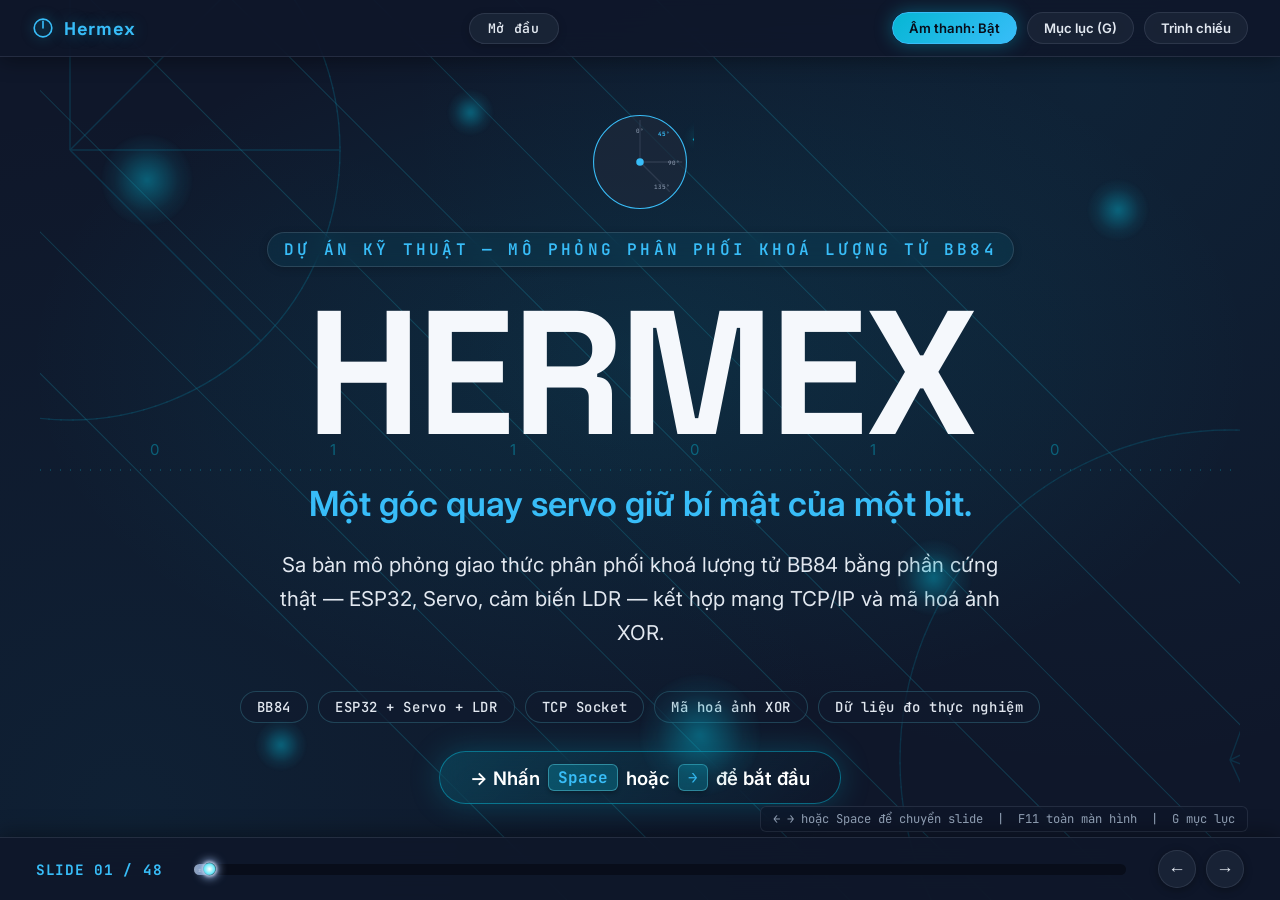
==== commit 9b71de46: "New web for presentation" ====
--- a/web/index.html
+++ b/web/index.html
@@ -4,7 +4,8 @@
 <head>
   <meta charset="UTF-8">
   <meta name="viewport" content="width=device-width, initial-scale=1.0">
-  <title>Hermex</title>
+  <title>Hermex — sa bàn mô phỏng phân phối khoá lượng tử BB84</title>
+  <meta name="description" content="Hermex: mô hình cơ – điện mô phỏng giao thức BB84 bằng ESP32, servo và cảm biến LDR, kèm dữ liệu thử nghiệm và phần mềm sifting, QBER, mã hoá ảnh XOR.">
   <link rel="icon" type="image/svg+xml" href="favicon.svg">
 
   <link rel="preconnect" href="https://fonts.googleapis.com">
@@ -25,6 +26,7 @@
   <link rel="stylesheet" href="css/sim-demo.css">
   <link rel="stylesheet" href="css/xor-demo.css">
   <link rel="stylesheet" href="css/arch-device.css">
+  <link rel="stylesheet" href="css/polish.css">
 </head>
 
 <body>
@@ -49,15 +51,16 @@
         <circle cx="10" cy="10" r="8" fill="none" stroke="currentColor" stroke-width="1.5" />
         <line x1="10" y1="10" x2="10" y2="4" stroke="currentColor" stroke-width="1.5" stroke-linecap="round" />
       </svg>Hermex</div>
-    <div class="section-hint" id="sectionHint">Mở đầu</div>
+    <div class="section-hint" id="sectionHint" title="Mở mục lục" role="button" tabindex="0">Mở đầu</div>
     <div class="top-controls">
       <button class="ctrl-btn active" id="soundBtn">Âm thanh: Bật</button>
+      <button class="ctrl-btn" id="agendaBtn" aria-haspopup="dialog">Mục lục (G)</button>
       <button class="ctrl-btn" id="presentBtn">Trình chiếu</button>
     </div>
   </div>
 
   <div class="deck" id="deck">
-    <!-- ===== SLIDE 1 — BÌA ===== -->
+    <!-- ===== SLIDE 01 ===== -->
     <section class="slide slide-cover active" data-section="Mở đầu" data-cover>
       <div class="cover-bg" aria-hidden="true">
         <svg viewBox="0 0 1440 900" preserveAspectRatio="xMidYMid slice">
@@ -138,8 +141,8 @@
           <text x="140" y="150" text-anchor="middle" class="svg-mono" font-size="11" fill="var(--ink-mute)">135°</text>
         </svg>
       </div>
-      <div class="eyebrow" style="justify-content:center; font-size:1rem; letter-spacing:.2em;">Dự án khoa học kỹ thuật
-        — mô phỏng QKD BB84</div>
+      <div class="eyebrow" style="justify-content:center; font-size:1rem; letter-spacing:.2em;">Dự án kỹ thuật — mô phỏng
+        phân phối khoá lượng tử BB84</div>
       <h2 class="slide-title"
         style="font-size:clamp(4.8rem,14vw,11rem); line-height:1; margin-bottom:14px; text-align:center; max-width:100%;">
         HERMEX</h2>
@@ -155,49 +158,183 @@
         <span class="tag">ESP32 + Servo + LDR</span>
         <span class="tag">TCP Socket</span>
         <span class="tag">Mã hoá ảnh XOR</span>
-      </div>
-      <div class="cover-cta">→ Nhấn phím <kbd>Space</kbd> hoặc mũi tên <kbd>→</kbd> để bắt đầu</div>
-    </section>
-
-    <!-- ===== SLIDE 2 — VẤN ĐỀ & ĐỘNG LỰC ===== -->
+        <span class="tag">Dữ liệu đo thực nghiệm</span>
+      </div>
+      <div class="cover-cta">→ Nhấn <kbd>Space</kbd> hoặc <kbd>→</kbd> để bắt đầu</div>
+    </section>
+
+    <!-- ===== SLIDE 02 ===== -->
     <section class="slide" data-section="Mở đầu">
-      <div class="eyebrow">Vấn đề & động lực</div>
-      <h2 class="slide-title">Mật mã cổ điển đang chạy đua với <em>máy tính lượng tử</em></h2>
-      <p class="lead">Các thuật toán như RSA dựa vào việc phân tích thừa số nguyên tố lớn là bài toán khó với máy tính
-        thông thường. Máy tính lượng tử — thông qua thuật toán Shor — có khả năng phá vỡ giả định đó trong tương lai
-        không xa.</p>
+      <div class="eyebrow">Tổng quan bài trình bày</div>
+      <h2 class="slide-title">Hành trình của một bit, <em>từ góc quay đến khoá mật</em></h2>
+      <div class="grid-3">
+        <div class="card">
+          <h3>1. Vấn đề và phạm vi</h3>
+          <p>Vì sao khoá mật mã hiện nay có thể bị đe doạ, mục tiêu của sa bàn, các ràng buộc linh kiện và những gì mô hình không tuyên bố.</p>
+        </div>
+        <div class="card">
+          <h3>2. Cơ sở lý thuyết</h3>
+          <p>Chồng chất, đo lường, định lý không nhân bản, bốn góc phân cực và định luật Malus.</p>
+        </div>
+        <div class="card">
+          <h3>3. Thiết kế và giao thức</h3>
+          <p>Kiến trúc hai trạm, sáu bước BB84 từ sinh bit ngẫu nhiên đến lọc khoá, và cách tính QBER.</p>
+        </div>
+        <div class="card">
+          <h3>4. Chế tạo và thử nghiệm</h3>
+          <p>Nguyên mẫu, sơ đồ đấu nối, dữ liệu đo thật từ ba điều kiện và phân tích thống kê.</p>
+        </div>
+        <div class="card">
+          <h3>5. Kết quả và ứng dụng</h3>
+          <p>QBER khi có và không có kẻ nghe lén, dùng khoá vừa tạo để mã hoá một tấm ảnh.</p>
+        </div>
+        <div class="card">
+          <h3>6. Đóng góp và hướng phát triển</h3>
+          <p>Nhóm tự làm gì, tác động giáo dục, các giới hạn đã thấy và cải tiến tiếp theo.</p>
+        </div>
+      </div>
+      <div class="callout" style="margin-top:18px;">Câu hỏi xuyên suốt: một sa bàn chi phí thấp có thể tái hiện đúng logic của BB84
+        đến mức nào, và giới hạn của nó nằm ở đâu?</div>
+    </section>
+
+    <!-- ===== SLIDE 03 ===== -->
+    <section class="slide" data-section="Mở đầu">
+      <div class="eyebrow">Vấn đề thực tiễn & nhu cầu</div>
+      <h2 class="slide-title">Khoá mật mã hôm nay có thể bị <em>giải mã vào ngày mai</em></h2>
+      <p class="lead">Các thuật toán như RSA dựa vào việc phân tích thừa số nguyên tố lớn, một bài toán khó với máy tính
+        thông thường. Máy tính lượng tử, thông qua thuật toán Shor, có khả năng phá vỡ giả định đó trong tương lai.</p>
       <ul class="keylist keylist-grid">
-        <li><strong>Rủi ro:</strong> khoá trao đổi qua kênh cổ điển (Diffie-Hellman, RSA) có thể bị "thu thập ngay, giải
-          mã sau" khi máy tính lượng tử đủ mạnh xuất hiện.</li>
-        <li><strong>Hướng giải quyết:</strong> phân phối khoá lượng tử (QKD) không dựa vào độ khó toán học, mà dựa vào
-          định luật vật lý — mọi phép đo trộm đều để lại dấu vết.</li>
-        <li><strong>Giao thức BB84</strong> (Bennett & Brassard, 1984) là giao thức QKD đầu tiên và được nghiên cứu
-          nhiều nhất, phù hợp để mô phỏng lại bằng phần cứng phổ thông.</li>
+        <li><strong>Rủi ro:</strong> khoá trao đổi qua kênh cổ điển (Diffie-Hellman, RSA) có thể bị thu thập ngay bây
+          giờ rồi giải mã sau, khi máy tính lượng tử đủ mạnh xuất hiện.</li>
+        <li><strong>Hướng giải quyết:</strong> phân phối khoá lượng tử (QKD) không dựa vào độ khó toán học mà dựa vào
+          định luật vật lý: mọi phép đo trộm đều để lại dấu vết.</li>
+        <li><strong>Nhu cầu cụ thể:</strong> thiết bị QKD thương mại cần nguồn photon đơn lẻ và bộ dò chuyên dụng, rất
+          khó đưa vào lớp học. Người học cần một mô hình nhìn thấy và chạm vào được.</li>
+        <li><strong>Giao thức BB84</strong> (Bennett &amp; Brassard, 1984) là giao thức QKD đầu tiên và được nghiên cứu
+          nhiều nhất, phù hợp để tái hiện bằng linh kiện phổ thông.</li>
       </ul>
     </section>
 
-    <!-- ===== SLIDE 3 — MỤC TIÊU & CÂU HỎI NGHIÊN CỨU ===== -->
+    <!-- ===== SLIDE 04 ===== -->
     <section class="slide" data-section="Mở đầu">
-      <div class="eyebrow">Mục tiêu & câu hỏi nghiên cứu</div>
-      <h2 class="slide-title">Xây dựng một sa bàn <em>chứng minh được</em> nguyên lý, không chỉ mô phỏng phần mềm</h2>
+      <div class="eyebrow">Mục tiêu & tiêu chí của giải pháp</div>
+      <h2 class="slide-title">Một sa bàn <em>quan sát được</em> và <em>đo kiểm được</em></h2>
       <div class="grid-2">
         <div class="card">
-          <h3>Mục tiêu</h3>
-          <p>Chế tạo mô hình cơ – điện tái hiện đúng logic toán học của BB84: góc quay servo mã hoá bit, cảm biến LDR
-            đọc lại tín hiệu, phần mềm tự động sifting và tính QBER.</p>
-        </div>
-        <div class="card">
-          <h3>Câu hỏi nghiên cứu</h3>
-          <p>Hệ thống có thể phân biệt đáng tin cậy giữa một kênh truyền bị suy hao tự nhiên (thời tiết) và một kênh bị
-            nghe lén chủ động (tấn công) hay không?</p>
-        </div>
-      </div>
-      <div class="callout" style="margin-top:20px;">Giả thuyết: nếu phép đo của kẻ nghe lén luôn làm xáo trộn góc phân
-        cực (theo định lý không nhân bản), thì tỷ lệ lỗi QBER — chứ không phải cường độ tín hiệu — mới là chỉ số đáng
-        tin cậy để phát hiện tấn công.</div>
-    </section>
-
-    <!-- ===== SLIDE 4 — CHỒNG CHẤT LƯỢNG TỬ ===== -->
+          <h3>Vấn đề cần giải quyết</h3>
+          <p>Chế tạo mô hình cơ – điện chi phí thấp, tái hiện đúng logic toán học của BB84, để người xem thấy một bit
+            được mã hoá thành góc quay, bị đo, được lọc và cuối cùng bảo vệ một dữ liệu thật.</p>
+          <p style="margin-top:10px;"><strong>Người dùng hướng tới:</strong> học sinh, giáo viên và người lần đầu tiếp cận QKD.</p>
+          <p style="margin-top:10px;"><strong>Phạm vi:</strong> mô phỏng logic của BB84 bằng ánh sáng và cơ khí; không tuyên bố bảo mật lượng tử thực sự.</p>
+        </div>
+        <div class="card">
+          <h3>Tiêu chí mà giải pháp phải đạt</h3>
+          <ol class="numlist">
+            <li>Mã hoá bit bằng bốn góc 0°, 45°, 90°, 135° trên linh kiện phổ thông.</li>
+            <li>Hai trạm Alice và Bob độc lập, chỉ nối nhau bằng kênh quang và mạng công khai.</li>
+            <li>Phần mềm tự động sifting và tính QBER, huỷ khoá khi QBER vượt 11%.</li>
+            <li>Khoá sau kiểm tra mã hoá và giải mã được một ảnh thật, khớp tuyệt đối với ảnh gốc.</li>
+            <li>Mọi số liệu thử nghiệm được ghi lại để người khác kiểm chứng.</li>
+          </ol>
+        </div>
+      </div>
+      <div class="callout" style="margin-top:18px;">Câu hỏi kỹ thuật chính: tín hiệu LDR đọc được từ hai servo có đủ
+        ổn định để phân biệt góc trùng với góc vuông hay không, và nếu chưa thì giới hạn nằm ở đâu?</div>
+    </section>
+
+    <!-- ===== SLIDE 05 ===== -->
+    <section class="slide" data-section="Mở đầu">
+      <div class="eyebrow">Ràng buộc kỹ thuật</div>
+      <h2 class="slide-title">Bốn giới hạn của linh kiện <em>định hình thiết kế</em></h2>
+      <div class="grid-4">
+        <div class="stat compact card">
+          <div class="num">0 – 4095</div>
+          <div class="label">ADC 12 bit của ESP32-C3</div>
+          <div class="sub">Giá trị LDR thô, dao động theo ánh sáng nền của căn phòng.</div>
+        </div>
+        <div class="stat compact card">
+          <div class="num">4 góc</div>
+          <div class="label">Servo MG996 quay 180°</div>
+          <div class="sub">Firmware chỉ chấp nhận 0°, 45°, 90°, 135°; sai số cơ khí không thể bỏ qua.</div>
+        </div>
+        <div class="stat compact card">
+          <div class="num">≈ 5 mẫu/s</div>
+          <div class="label">Tốc độ đo</div>
+          <div class="sub">Mỗi mẫu cách nhau khoảng 0,2 giây; sau khi đổi góc phải chờ servo ổn định.</div>
+        </div>
+        <div class="stat compact card">
+          <div class="num">Laser + LDR</div>
+          <div class="label">Không có photon đơn lẻ</div>
+          <div class="sub">LDR quang dẫn có đáp ứng phi tuyến, thay cho bộ dò photon đơn.</div>
+        </div>
+      </div>
+      <div class="callout" style="margin-top:18px;">Vì các ràng buộc này, Hermex tái hiện đúng <strong>logic</strong> của
+        BB84 chứ không tuyên bố bảo mật lượng tử thực sự. Phần kẻ nghe lén (Eve) được kiểm chứng bằng mô phỏng phần mềm,
+        phần cứng được kiểm chứng ở khả năng phân biệt góc.</div>
+    </section>
+
+    <!-- ===== SLIDE 06 ===== -->
+    <section class="slide" data-section="Mở đầu">
+      <div class="eyebrow">Các phương án đã xem xét</div>
+      <h2 class="slide-title">Ba hướng tiếp cận, <em>một phương án được chọn</em></h2>
+      <div class="cmp-wrap">
+        <table class="cmp-table">
+          <thead>
+            <tr><th>Phương án</th><th>Độ trung thực vật lý</th><th>Chi phí và khả năng chế tạo</th><th>Khả năng quan sát</th><th>Quyết định</th></tr>
+          </thead>
+          <tbody>
+            <tr>
+              <td>A. Photon đơn lẻ thật (nguồn đơn photon, bộ dò SPAD)</td>
+              <td><span class="pill ok">Rất cao</span></td>
+              <td><span class="pill no">Rất cao, cần thiết bị chuyên dụng</span></td>
+              <td><span class="pill no">Thấp: không nhìn thấy</span></td>
+              <td>Loại, vượt khả năng thực hiện</td>
+            </tr>
+            <tr>
+              <td>B. Mô phỏng phần mềm thuần tuý</td>
+              <td><span class="pill no">Thấp: không có kênh vật lý</span></td>
+              <td><span class="pill ok">Rất thấp</span></td>
+              <td><span class="pill mid">Trung bình</span></td>
+              <td>Giữ làm công cụ bổ trợ: trang mô phỏng và bộ kiểm thử</td>
+            </tr>
+            <tr class="chosen">
+              <td>C. Mô hình cơ – điện: servo mã hoá góc, laser, LDR đọc lại</td>
+              <td><span class="pill mid">Trung bình: đúng logic, ánh sáng thật</span></td>
+              <td><span class="pill ok">Thấp, linh kiện phổ thông</span></td>
+              <td><span class="pill ok">Cao: góc quay nhìn thấy được</span></td>
+              <td><strong>Chọn làm nguyên mẫu chính</strong></td>
+            </tr>
+          </tbody>
+        </table>
+      </div>
+      <div class="callout" style="margin-top:18px;">Tiêu chí lựa chọn: chế tạo được với linh kiện sẵn có, quan sát được
+        bằng mắt, và có thể ghi lại dữ liệu để kiểm chứng. Phương án C đáp ứng cả ba, phương án B bù cho phần C chưa
+        làm được là thử nghiệm kẻ nghe lén.</div>
+    </section>
+
+    <!-- ===== SLIDE 07 ===== -->
+    <section class="slide" data-section="Mở đầu">
+      <div class="eyebrow">Phạm vi của mô hình</div>
+      <h2 class="slide-title">Mô phỏng <em>logic</em> của BB84, không phải QKD đơn photon</h2>
+      <div class="cmp-wrap">
+        <table class="cmp-table">
+          <thead>
+            <tr><th>Nội dung</th><th>QKD thật</th><th>Hermex</th></tr>
+          </thead>
+          <tbody>
+            <tr><td>Nguồn sáng</td><td>Đơn photon hoặc xung rất yếu</td><td>Laser đỏ cường độ lớn</td></tr>
+            <tr><td>Bộ thu</td><td>Bộ dò photon đơn</td><td>LDR trên module LM393</td></tr>
+            <tr><td>Cơ sở bảo mật</td><td>Định lý không nhân bản: đo thì làm đổi trạng thái</td><td>Chỉ có trong mô phỏng phần mềm</td></tr>
+            <tr class="chosen"><td>Phần Hermex làm được</td><td colspan="2">Chọn basis và bit ngẫu nhiên, mã hoá thành góc phân cực, đo bằng định luật Malus, lọc khoá, tính QBER, mã hoá ảnh bằng khoá thu được</td></tr>
+          </tbody>
+        </table>
+      </div>
+      <div class="callout" style="margin-top:16px;">Với ánh sáng cường độ lớn, kẻ nghe lén có thể tách một phần ánh sáng mà không làm đổi trạng thái phần còn lại,
+        nên mô hình không bảo mật theo nghĩa lượng tử. Giá trị của Hermex là giáo dục: biến giao thức BB84 thành một hệ thống nhìn thấy,
+        đo được và chạy lại được trong lớp học.</div>
+    </section>
+
+    <!-- ===== SLIDE 08 ===== -->
     <section class="slide" data-section="Cơ sở lý thuyết">
       <div class="eyebrow">Cơ sở lý thuyết — 1 / 4</div>
       <h2 class="slide-title">Chồng chất lượng tử <em>(superposition)</em></h2>
@@ -215,7 +352,7 @@
       <div class="callout">Bản chất lượng tử: câu hỏi "photon đang phân cực theo hướng nào" chỉ có câu trả lời xác định sau khi phép đo thực tế diễn ra.</div>
     </section>
 
-    <!-- ===== SLIDE 5 — ĐO LƯỜNG LÀM SỤP ĐỔ TRẠNG THÁI ===== -->
+    <!-- ===== SLIDE 09 ===== -->
     <section class="slide" data-section="Cơ sở lý thuyết">
       <div class="eyebrow">Cơ sở lý thuyết — 2 / 4</div>
       <h2 class="slide-title">Đo lường làm <em>sụp đổ</em> trạng thái</h2>
@@ -231,7 +368,7 @@
         đáng tin cậy.</div>
     </section>
 
-    <!-- ===== SLIDE 6 — ĐỊNH LÝ KHÔNG NHÂN BẢN ===== -->
+    <!-- ===== SLIDE 10 ===== -->
     <section class="slide" data-section="Cơ sở lý thuyết">
       <div class="side-glyph" style="--rot:-16deg;" aria-hidden="true"><svg viewBox="0 0 200 200" width="300"
           height="300">
@@ -262,7 +399,7 @@
       <div class="callout">Hệ quả cốt lõi: Trong thế giới lượng tử, <strong>kẻ nghe lén không thể tàng hình</strong> — mọi nỗ lực trộm thông tin đều tự động để lại dấu vết sai số QBER.</div>
     </section>
 
-    <!-- ===== SLIDE 7 — BỐN GÓC, BỐN TRẠNG THÁI PHÂN CỰC ===== -->
+    <!-- ===== SLIDE 11 ===== -->
     <section class="slide" data-section="Cơ sở lý thuyết">
       <div class="eyebrow">Cơ sở lý thuyết — 4 / 4</div>
       <h2 class="slide-title">Bốn góc, <em>bốn trạng thái</em> phân cực</h2>
@@ -290,7 +427,7 @@
         không phải con số tuỳ ý, mà là ánh xạ trực tiếp từ bốn trạng thái phân cực mà giao thức BB84 gốc sử dụng.</div>
     </section>
 
-    <!-- ===== SLIDE 8 — SƠ ĐỒ TỔNG THỂ DỰ ÁN ===== -->
+    <!-- ===== SLIDE 12 ===== -->
     <section class="slide" data-section="Sơ đồ kỹ thuật">
       <div class="eyebrow">Sơ đồ kỹ thuật — tổng thể dự án</div>
       <h2 class="slide-title">Từ một <em>định luật vật lý</em> đến một tấm ảnh được bảo vệ</h2>
@@ -308,12 +445,12 @@
         <div class="split-media">
           <div class="map-table-card">
             <div class="map-table-head"><span>BB84 thật</span><span>Hermex tái hiện</span></div>
-            <div class="map-row"><span class="real">Photon đơn lẻ</span><span class="model">Xung tín hiệu từ nguồn sáng
+            <div class="map-row"><span class="real">Photon đơn lẻ</span><span class="model">Chùm laser thông
                 thường</span></div>
             <div class="map-row"><span class="real">Hướng phân cực photon</span><span class="model">Góc quay servo
                 (0°/45°/90°/135°)</span></div>
-            <div class="map-row"><span class="real">Kính lọc phân cực của Bob</span><span class="model">Góc "kỳ vọng"
-                khi phần mềm đọc cảm biến LDR</span></div>
+            <div class="map-row"><span class="real">Kính lọc phân cực của Bob</span><span class="model">Servo thứ hai quay
+                tới góc đo, LDR đọc cường độ</span></div>
             <div class="map-row"><span class="real">Đo đúng basis → thu đúng bit</span><span class="model">Servo & LDR
                 cùng góc → đọc đúng giá trị đã gửi</span></div>
             <div class="map-row"><span class="real">Đo sai basis → ngẫu nhiên (định lý không nhân bản)</span><span
@@ -323,7 +460,7 @@
       </div>
     </section>
 
-    <!-- ===== SLIDE 9 — SƠ ĐỒ 1: NGUYÊN LÝ QUANG HỌC & MALUS ===== -->
+    <!-- ===== SLIDE 13 ===== -->
     <section class="slide" data-section="Sơ đồ kỹ thuật">
       <div class="eyebrow">Sơ đồ kỹ thuật 1 / 5</div>
       <h2 class="slide-title">Nguyên lý quang học & <em>định luật Malus</em></h2>
@@ -363,12 +500,13 @@
             lớn nhất | θA − θB = 90° → I ≈ 0</text>
         </svg>
       </div>
+      <p class="fig-caption">Hình do nhóm tự vẽ.</p>
       <div class="callout">Đây là công thức duy nhất giải thích được <strong>tại sao</strong> góc lệch quyết định cường
         độ ánh sáng còn lại, chứ không phải quy luật kiểu "bật/tắt" — góc lệch càng lớn, ánh sáng lọt qua càng giảm dần
         liên tục theo hàm cos², không phải nhảy đột ngột từ 100% xuống 0%.</div>
     </section>
 
-    <!-- ===== SLIDE 10 — MINH HOẠ TƯƠNG TÁC: ÁNH SÁNG PHÂN CỰC & ĐỊNH LUẬT MALUS ===== -->
+    <!-- ===== SLIDE 14 ===== -->
     <section class="slide" data-section="Sơ đồ kỹ thuật">
       <div class="eyebrow">Sơ đồ kỹ thuật 2 / 5</div>
       <h2 class="slide-title">Ánh sáng phân cực theo <em>một hướng nhất định</em></h2>
@@ -416,7 +554,7 @@
       </div>
     </section>
 
-    <!-- ===== SLIDE 11 — SƠ ĐỒ 2: ĐỒ THỊ MALUS & GIỚI HẠN LDR ===== -->
+    <!-- ===== SLIDE 15 ===== -->
     <section class="slide" data-section="Sơ đồ kỹ thuật">
       <div class="eyebrow">Sơ đồ kỹ thuật 3 / 5</div>
       <h2 class="slide-title">Đồ thị Malus và <em>giới hạn cảm biến LDR</em></h2>
@@ -451,6 +589,7 @@
             góc</text>
         </svg>
       </div>
+      <p class="fig-caption">Hình do nhóm tự vẽ, minh hoạ lý thuyết (không phải số đo).</p>
 
       <div class="formula-box" style="margin:10px auto 14px; max-width:540px; padding:14px 28px;">
         R = A · E<sup style="font-size:.65em;">−γ</sup>
@@ -458,17 +597,15 @@
       </div>
 
       <div class="warn-box" style="max-width:820px; margin:0 auto;">
-        <div class="warn-title">Hệ quả: vùng 45° không cho ra giá trị ổn định</div>
-        <p>Mức sáng 50% tại 45° <strong>không</strong> tương đương 50% giá trị điện áp Analog — mà dao động ngẫu nhiên
-          quanh mốc thực nghiệm ~2000 điểm, do chính bản chất phi tuyến ở trên. Vùng ánh sáng lờ mờ này bị loại bỏ hoàn
-          toàn khi lọc khoá (sifting).</p>
-      </div>
-    </section>
-
-    <!-- ===== SLIDE 12 — SƠ ĐỒ 3: BẢNG SO SÁNH HACKER VS SƯƠNG MÙ ===== -->
+        <div class="warn-title">Hệ quả: không thể dùng một ngưỡng ADC cố định</div>
+        <p>Mức sáng 50% tại 45° <strong>không</strong> tương đương 50% giá trị ADC, vì LDR phi tuyến và mức nền thay đổi theo từng căn phòng. Nhóm hiệu chuẩn ngưỡng ngay trước mỗi lần chạy: trung bình ánh sáng nền cộng 300 điểm ADC. Những vòng basis lệch nhau cho kết quả không đáng tin và bị loại ở bước sifting.</p>
+      </div>
+    </section>
+
+    <!-- ===== SLIDE 16 ===== -->
     <section class="slide" data-section="Sơ đồ kỹ thuật">
       <div class="eyebrow">Sơ đồ kỹ thuật 4 / 5</div>
-      <h2 class="slide-title">Ba kịch bản: <em>bình thường, hacker, sương mù</em></h2>
+      <h2 class="slide-title">Ba kịch bản thiết kế: <em>bình thường, hacker, sương mù</em></h2>
       <div class="diagram-frame">
         <svg viewBox="0 0 680 270" style="width:100%; max-width:640px; display:block; margin:0 auto;">
           <rect x="40" y="18" width="180" height="42" rx="8" fill="var(--safe-bg)" />
@@ -504,12 +641,13 @@
           <text x="530" y="250" text-anchor="middle" font-size="14" fill="var(--ink)">từ chối tín hiệu</text>
         </svg>
       </div>
+      <p class="fig-caption">Hình do nhóm tự vẽ. Kịch bản hacker được kiểm chứng bằng mô phỏng phần mềm; sa bàn đã có module phun sương cho kịch bản sương mù nhưng chưa có số liệu đo riêng.</p>
       <div class="callout">Hệ thống có <strong>hai lớp kiểm tra độc lập</strong>: cường độ tín hiệu (bắt lỗi thời tiết,
         chạy trước) và QBER (bắt hành vi tấn công, chỉ chạy khi tín hiệu đủ mạnh). Eve không thể vừa đo trộm vừa giữ
         nguyên góc phân cực — nên dù cường độ không đổi, QBER vẫn tố cáo được sự can thiệp.</div>
     </section>
 
-    <!-- ===== SLIDE 13 — SƠ ĐỒ 4: KIẾN TRÚC HỆ THỐNG ALICE-BOB ===== -->
+    <!-- ===== SLIDE 17 ===== -->
     <section class="slide" data-section="Sơ đồ kỹ thuật">
       <div class="eyebrow">Sơ đồ kỹ thuật 5 / 5</div>
       <h2 class="slide-title">Kiến trúc hệ thống: <em>hai trạm, ba kênh</em></h2>
@@ -518,13 +656,11 @@
           <text class="svg-th" x="145" y="30" text-anchor="middle" font-size="16" fill="var(--ink)">trạm Alice</text>
           <text class="svg-th" x="535" y="30" text-anchor="middle" font-size="16" fill="var(--ink)">trạm Bob</text>
           <rect x="50" y="44" width="190" height="58" rx="8" fill="var(--accent-pale)" />
-          <text class="svg-th" x="145" y="68" text-anchor="middle" font-size="15" fill="var(--accent-deep)">laptop
-            Alice</text>
+          <text class="svg-th" x="145" y="68" text-anchor="middle" font-size="15" fill="var(--accent-deep)">máy tính Alice</text>
           <text class="svg-mono" x="145" y="88" text-anchor="middle" font-size="12" fill="var(--accent-deep)">GUI
             PyQt6</text>
           <rect x="440" y="44" width="190" height="58" rx="8" fill="var(--accent-pale)" />
-          <text class="svg-th" x="535" y="68" text-anchor="middle" font-size="15" fill="var(--accent-deep)">laptop
-            Bob</text>
+          <text class="svg-th" x="535" y="68" text-anchor="middle" font-size="15" fill="var(--accent-deep)">máy tính Bob</text>
           <text class="svg-mono" x="535" y="88" text-anchor="middle" font-size="12" fill="var(--accent-deep)">GUI
             PyQt6</text>
           <line x1="240" y1="73" x2="440" y2="73" stroke="var(--accent)" stroke-width="1.5" stroke-dasharray="7 5" />
@@ -553,12 +689,13 @@
             học lượng tử — không gian tự do</text>
         </svg>
       </div>
+      <p class="fig-caption">Hình do nhóm tự vẽ.</p>
       <div class="callout">Ba đường nối mang ba vai trò khác nhau: Serial USB chỉ nội bộ từng trạm, TCP/IP mang dữ liệu
-        số công khai giữa hai laptop, còn kênh quang học là <strong>ánh sáng thật</strong> — không mang giao thức số
+        số công khai giữa hai máy tính, còn kênh quang học là <strong>ánh sáng thật</strong> — không mang giao thức số
         nào, không thể bị "hack" theo nghĩa mạng máy tính thông thường.</div>
     </section>
 
-    <!-- ===== SLIDE 14 — BƯỚC 1: SINH BIT + BASIS ===== -->
+    <!-- ===== SLIDE 18 ===== -->
     <section class="slide" data-section="Giao thức BB84">
       <div class="side-glyph" style="top:8%; right:8%;" aria-hidden="true"><span
           style="font-family:var(--font-display); font-weight:700; font-size:17rem; color:var(--accent); line-height:1;">1</span>
@@ -572,7 +709,7 @@
         một phần khoá mà không cần đo trực tiếp.</div>
     </section>
 
-    <!-- ===== SLIDE 15 — BƯỚC 2: SERVO MÃ HOÁ GÓC ===== -->
+    <!-- ===== SLIDE 19 ===== -->
     <section class="slide" data-section="Giao thức BB84">
       <div class="side-glyph" style="top:8%; right:8%;" aria-hidden="true"><span
           style="font-family:var(--font-display); font-weight:700; font-size:17rem; color:var(--accent); line-height:1;">2</span>
@@ -601,7 +738,7 @@
       </div>
     </section>
 
-    <!-- ===== SLIDE 16 — BƯỚC 3: TRUYỀN QUA KÊNH QUANG ===== -->
+    <!-- ===== SLIDE 20 ===== -->
     <section class="slide" data-section="Giao thức BB84">
       <div class="side-glyph" style="top:8%; right:8%;" aria-hidden="true"><span
           style="font-family:var(--font-display); font-weight:700; font-size:17rem; color:var(--accent); line-height:1;">3</span>
@@ -615,7 +752,7 @@
         cấu vi chỉnh 3 ốc thay vì gắn cố định.</div>
     </section>
 
-    <!-- ===== SLIDE 17 — BƯỚC 4: BOB ĐO BẰNG LDR ===== -->
+    <!-- ===== SLIDE 21 ===== -->
     <section class="slide" data-section="Giao thức BB84">
       <div class="side-glyph" style="top:8%; right:8%;" aria-hidden="true"><span
           style="font-family:var(--font-display); font-weight:700; font-size:17rem; color:var(--accent); line-height:1;">4</span>
@@ -633,7 +770,7 @@
       </ul>
     </section>
 
-    <!-- ===== SLIDE 18 — BƯỚC 5: SO SÁNH BASIS (SIFTING) ===== -->
+    <!-- ===== SLIDE 22 ===== -->
     <section class="slide" data-section="Giao thức BB84">
       <div class="side-glyph" style="top:8%; right:8%;" aria-hidden="true"><span
           style="font-family:var(--font-display); font-weight:700; font-size:17rem; color:var(--accent); line-height:1;">5</span>
@@ -649,7 +786,7 @@
           style="font-family:var(--font-mono); color:var(--accent-deep);">qkd_logic.py</code>.</div>
     </section>
 
-    <!-- ===== SLIDE 19 — MÔ PHỎNG TRỰC TIẾP: CHẠY THỬ MỘT PHIÊN TRAO ĐỔI KHOÁ ===== -->
+    <!-- ===== SLIDE 23 ===== -->
     <section class="slide" data-section="Giao thức BB84">
       <div class="eyebrow">Mô phỏng trực tiếp</div>
       <h2 class="slide-title">Chạy thử một <em>phiên trao đổi khoá</em></h2>
@@ -668,7 +805,7 @@
 
       <div class="stations">
         <div class="station">
-          <div class="label"><span>MÁY HÀ — ALICE</span><span id="simAliceTag">—</span></div>
+          <div class="label"><span>TRẠM ALICE</span><span id="simAliceTag">—</span></div>
           <svg viewBox="0 0 140 140" width="140" height="140">
             <rect x="20" y="95" width="100" height="26" rx="3" fill="none" stroke="var(--line)" />
             <text x="70" y="112" text-anchor="middle" class="svg-mono" font-size="9" fill="var(--ink-mute)">ESP32</text>
@@ -690,7 +827,7 @@
         </div>
 
         <div class="station">
-          <div class="label"><span>MÁY SƠN — BOB</span><span id="simBobTag">—</span></div>
+          <div class="label"><span>TRẠM BOB</span><span id="simBobTag">—</span></div>
           <svg viewBox="0 0 140 140" width="140" height="140">
             <rect x="20" y="95" width="100" height="26" rx="3" fill="none" stroke="var(--line)" />
             <text x="70" y="112" text-anchor="middle" class="svg-mono" font-size="9" fill="var(--ink-mute)">ESP32</text>
@@ -747,7 +884,7 @@
       </p>
     </section>
 
-    <!-- ===== SLIDE 20 — VÌ SAO SAI SỐ LẠI TỐ CÁO KẺ NGHE LÉN: QBER ===== -->
+    <!-- ===== SLIDE 24 ===== -->
     <section class="slide" data-section="Giao thức BB84">
       <div class="eyebrow">Vì sao sai số lại tố cáo kẻ nghe lén</div>
       <h2 class="slide-title">QBER: <em>tỷ lệ lỗi bit lượng tử</em></h2>
@@ -777,8 +914,7 @@
       </div>
     </section>
 
-    <!-- ===== SLIDE 21 — BƯỚC 6: TÍNH QBER ===== -->
-
+    <!-- ===== SLIDE 25 ===== -->
     <section class="slide" data-section="Giao thức BB84">
       <div class="side-glyph" style="top:8%; right:8%;" aria-hidden="true"><span
           style="font-family:var(--font-display); font-weight:700; font-size:17rem; color:var(--accent); line-height:1;">6</span>
@@ -802,13 +938,281 @@
       </div>
     </section>
 
-    <!-- ===== SLIDE 22 — KẾT QUẢ THỰC NGHIỆM ===== -->
+    <!-- ===== SLIDE 26 ===== -->
+    <section class="slide" data-section="Chế tạo & thử nghiệm">
+      <div class="eyebrow">Chế tạo nguyên mẫu</div>
+      <h2 class="slide-title">Hai trạm, mỗi trạm một <em>ESP32-C3</em> và một servo</h2>
+      <div class="arch-grid">
+        <div class="arch-box">
+          <h4>Trạm Alice (gửi)</h4>
+          <ul>
+            <li>ESP32-C3 Super Mini, servo MG996 ở GPIO4</li>
+            <li>Nhận lệnh góc qua Serial, quay servo rồi trả lại xác nhận</li>
+            <li>Chỉ chấp nhận bốn góc hợp lệ 0°, 45°, 90°, 135°</li>
+          </ul>
+        </div>
+        <div class="arch-box">
+          <h4>Trạm Bob (nhận)</h4>
+          <ul>
+            <li>ESP32-C3 Super Mini, servo MG996 ở GPIO4 mang kính phân tích</li>
+            <li>Cảm biến ánh sáng LDR trên module LM393, đọc đầu ra AO ở GPIO1</li>
+            <li>Quay xong chờ 200 ms cho ổn định rồi mới đọc ADC và trả giá trị</li>
+          </ul>
+        </div>
+      </div>
+      <table class="spec-table">
+        <tr><td>Giao thức Serial (tốc độ 115200)</td><td>gửi "&lt;góc&gt;" → nhận "OK:&lt;góc&gt;" hoặc "LDR:&lt;giá trị&gt;"</td></tr>
+        <tr><td>Chọn chân không trùng chân strapping</td><td>GPIO4 và GPIO1 (tránh GPIO2, 8, 9)</td></tr>
+        <tr><td>Nguồn</td><td>12 V → LM2596 hạ 5 V cho servo; ESP32 lấy nguồn qua USB</td></tr>
+        <tr><td>Lọc nhiễu</td><td>tụ 1000 µF ở nguồn servo; tụ 104 giữa GND và AO</td></tr>
+        <tr><td>Kỹ thuật lắp ráp</td><td>hàn dây trực tiếp lên module, không dùng breadboard</td></tr>
+        <tr><td>Hoàn thành lắp ráp mạch</td><td>23/11/2026</td></tr>
+      </table>
+      <p class="fig-caption" style="margin-top:12px;">Thông số lấy từ mã nguồn firmware và sơ đồ đấu nối của nhóm.</p>
+    </section>
+
+    <!-- ===== SLIDE 27 ===== -->
+    <section class="slide" data-section="Chế tạo & thử nghiệm">
+      <div class="eyebrow">Sơ đồ đấu nối</div>
+      <h2 class="slide-title">Hàn dây trực tiếp, <em>chia nguồn và lọc nhiễu</em></h2>
+      <div class="wiring-frame" data-lightbox="true" data-caption="Sơ đồ hàn dây Hermex do nhóm tự vẽ">
+        <img src="assets/images/wiring-diagram.jpg" alt="Sơ đồ hàn dây của Hermex: nguồn LM2596, hai servo, hai ESP32-C3, cảm biến LM393, laser và khu phun sương" loading="lazy">
+      </div>
+      <p class="fig-caption">Hình do nhóm tự vẽ. Bấm vào hình để phóng to.</p>
+    </section>
+
+    <!-- ===== SLIDE 28 ===== -->
+    <section class="slide slide-stub" data-section="Chế tạo & thử nghiệm">
+      <h2 class="slide-title">Ảnh nguyên mẫu Hermex</h2>
+    </section>
+
+    <!-- ===== SLIDE 29 ===== -->
+    <section class="slide slide-stub" data-section="Chế tạo & thử nghiệm">
+      <h2 class="slide-title">Kết quả hiệu chuẩn ngưỡng LDR</h2>
+    </section>
+
+    <!-- ===== SLIDE 30 ===== -->
+    <section class="slide" data-section="Chế tạo & thử nghiệm">
+      <div class="eyebrow">Quy trình thử nghiệm & nhật ký</div>
+      <h2 class="slide-title">Sáu bộ dữ liệu, <em>ba điều kiện</em>, ghi lại tự động</h2>
+      <p class="lead">Script hermex_hw_experiment.py thử đủ 16 cặp góc (4 góc Alice × 4 góc Bob), mỗi cặp đo 20 lần, chờ
+        0,4 s sau mỗi lần đổi góc. Mỗi bộ lưu ba tệp: dữ liệu thô, bảng tổng hợp so với cos² lý thuyết, và thông tin
+        thí nghiệm kèm mã commit.</p>
+      <div class="cmp-wrap">
+        <table class="cmp-table">
+          <thead>
+            <tr><th>Bộ dữ liệu</th><th>Điều kiện</th><th>Nội dung đo</th><th class="num">Số mẫu</th><th class="num">Thời gian</th></tr>
+          </thead>
+          <tbody>
+            <tr><td>nen</td><td>Tắt laser (đo nền)</td><td>16 cặp góc × 20 lần</td><td class="num">320</td><td class="num">66 s</td></tr>
+            <tr><td>lan1</td><td>Bật laser</td><td>16 cặp góc × 20 lần</td><td class="num">320</td><td class="num">66 s</td></tr>
+            <tr><td>lan2</td><td>Bật laser</td><td>16 cặp góc × 20 lần</td><td class="num">320</td><td class="num">68 s</td></tr>
+            <tr><td>troi, troi2, troi3</td><td>Bật laser, ba thời điểm trong buổi sáng</td><td>riêng cặp 0° / 0°, 150 lần</td><td class="num">3 × 150</td><td class="num">3 × 31 s</td></tr>
+          </tbody>
+        </table>
+      </div>
+      <div class="callout" style="margin-top:16px;">Toàn bộ đo ngày 24/11/2026, hai board ESP32 cắm vào cùng một máy tính.
+        Dữ liệu gốc và nhật ký lưu trong thư mục data của kho mã nguồn, xuất trình được khi giám khảo yêu cầu.</div>
+    </section>
+
+    <!-- ===== SLIDE 31 ===== -->
+    <section class="slide" data-section="Chế tạo & thử nghiệm">
+      <div class="eyebrow">Kết quả phần cứng 1 / 2</div>
+      <h2 class="slide-title">Tín hiệu LDR <em>thay đổi theo góc lệch</em>, nhưng yếu</h2>
+      <div class="diagram-frame" style="max-width:900px; padding:18px 22px 10px;">
+        <svg viewBox="0 0 720 330" role="img" aria-label="Giá trị ADC trung vị theo độ lệch góc giữa hai servo, ba lần đo" style="width:100%;max-width:760px;display:block;margin:0 auto;">
+<line x1="70" y1="270.0" x2="690" y2="270.0" stroke="var(--line)" stroke-width="1"/>
+<text class="svg-mono" x="62" y="274.0" text-anchor="end" font-size="13" fill="var(--ink-mute)">0</text>
+<line x1="70" y1="210.0" x2="690" y2="210.0" stroke="var(--line)" stroke-width="1"/>
+<text class="svg-mono" x="62" y="214.0" text-anchor="end" font-size="13" fill="var(--ink-mute)">350</text>
+<line x1="70" y1="150.0" x2="690" y2="150.0" stroke="var(--line)" stroke-width="1"/>
+<text class="svg-mono" x="62" y="154.0" text-anchor="end" font-size="13" fill="var(--ink-mute)">700</text>
+<line x1="70" y1="90.0" x2="690" y2="90.0" stroke="var(--line)" stroke-width="1"/>
+<text class="svg-mono" x="62" y="94.0" text-anchor="end" font-size="13" fill="var(--ink-mute)">1050</text>
+<line x1="70" y1="30.0" x2="690" y2="30.0" stroke="var(--line)" stroke-width="1"/>
+<text class="svg-mono" x="62" y="34.0" text-anchor="end" font-size="13" fill="var(--ink-mute)">1400</text>
+<text class="svg-mono" x="70" y="16" font-size="13" fill="var(--ink-mute)">ADC (trung vị, thanh = Q1–Q3)</text>
+<rect x="99.3" y="130.7" width="44" height="139.3" rx="3" fill="var(--ink-mute)" opacity=".85"/>
+<line x1="121.3" y1="139.7" x2="121.3" y2="120.0" stroke="var(--ink)" stroke-width="1.6"/>
+<line x1="115.3" y1="120.0" x2="127.3" y2="120.0" stroke="var(--ink)" stroke-width="1.6"/>
+<line x1="115.3" y1="139.7" x2="127.3" y2="139.7" stroke="var(--ink)" stroke-width="1.6"/>
+<text class="svg-mono" x="121.3" y="262" text-anchor="middle" font-size="12" fill="#06131c" font-weight="700">812</text>
+<rect x="151.3" y="93.8" width="44" height="176.2" rx="3" fill="var(--accent-light)" opacity=".85"/>
+<line x1="173.3" y1="130.6" x2="173.3" y2="55.7" stroke="var(--ink)" stroke-width="1.6"/>
+<line x1="167.3" y1="55.7" x2="179.3" y2="55.7" stroke="var(--ink)" stroke-width="1.6"/>
+<line x1="167.3" y1="130.6" x2="179.3" y2="130.6" stroke="var(--ink)" stroke-width="1.6"/>
+<text class="svg-mono" x="173.3" y="262" text-anchor="middle" font-size="12" fill="#06131c" font-weight="700">1028</text>
+<rect x="203.3" y="174.7" width="44" height="95.3" rx="3" fill="var(--safe-light)" opacity=".85"/>
+<line x1="225.3" y1="183.3" x2="225.3" y2="169.7" stroke="var(--ink)" stroke-width="1.6"/>
+<line x1="219.3" y1="169.7" x2="231.3" y2="169.7" stroke="var(--ink)" stroke-width="1.6"/>
+<line x1="219.3" y1="183.3" x2="231.3" y2="183.3" stroke="var(--ink)" stroke-width="1.6"/>
+<text class="svg-mono" x="225.3" y="262" text-anchor="middle" font-size="12" fill="#06131c" font-weight="700">556</text>
+<text class="svg-th" x="173.3" y="294" text-anchor="middle" font-size="15" fill="var(--ink)">Δθ = 0°</text>
+<rect x="306.0" y="135.0" width="44" height="135.0" rx="3" fill="var(--ink-mute)" opacity=".85"/>
+<line x1="328.0" y1="139.5" x2="328.0" y2="116.7" stroke="var(--ink)" stroke-width="1.6"/>
+<line x1="322.0" y1="116.7" x2="334.0" y2="116.7" stroke="var(--ink)" stroke-width="1.6"/>
+<line x1="322.0" y1="139.5" x2="334.0" y2="139.5" stroke="var(--ink)" stroke-width="1.6"/>
+<text class="svg-mono" x="328.0" y="262" text-anchor="middle" font-size="12" fill="#06131c" font-weight="700">788</text>
+<rect x="358.0" y="78.3" width="44" height="191.7" rx="3" fill="var(--accent-light)" opacity=".85"/>
+<line x1="380.0" y1="111.5" x2="380.0" y2="59.4" stroke="var(--ink)" stroke-width="1.6"/>
+<line x1="374.0" y1="59.4" x2="386.0" y2="59.4" stroke="var(--ink)" stroke-width="1.6"/>
+<line x1="374.0" y1="111.5" x2="386.0" y2="111.5" stroke="var(--ink)" stroke-width="1.6"/>
+<text class="svg-mono" x="380.0" y="262" text-anchor="middle" font-size="12" fill="#06131c" font-weight="700">1118</text>
+<rect x="410.0" y="172.5" width="44" height="97.5" rx="3" fill="var(--safe-light)" opacity=".85"/>
+<line x1="432.0" y1="182.4" x2="432.0" y2="167.0" stroke="var(--ink)" stroke-width="1.6"/>
+<line x1="426.0" y1="167.0" x2="438.0" y2="167.0" stroke="var(--ink)" stroke-width="1.6"/>
+<line x1="426.0" y1="182.4" x2="438.0" y2="182.4" stroke="var(--ink)" stroke-width="1.6"/>
+<text class="svg-mono" x="432.0" y="262" text-anchor="middle" font-size="12" fill="#06131c" font-weight="700">568</text>
+<text class="svg-th" x="380.0" y="294" text-anchor="middle" font-size="15" fill="var(--ink)">Δθ = 45°</text>
+<rect x="512.7" y="109.2" width="44" height="160.8" rx="3" fill="var(--ink-mute)" opacity=".85"/>
+<line x1="534.7" y1="136.5" x2="534.7" y2="95.4" stroke="var(--ink)" stroke-width="1.6"/>
+<line x1="528.7" y1="95.4" x2="540.7" y2="95.4" stroke="var(--ink)" stroke-width="1.6"/>
+<line x1="528.7" y1="136.5" x2="540.7" y2="136.5" stroke="var(--ink)" stroke-width="1.6"/>
+<text class="svg-mono" x="534.7" y="262" text-anchor="middle" font-size="12" fill="#06131c" font-weight="700">938</text>
+<rect x="564.7" y="66.1" width="44" height="203.9" rx="3" fill="var(--accent-light)" opacity=".85"/>
+<line x1="586.7" y1="101.2" x2="586.7" y2="51.1" stroke="var(--ink)" stroke-width="1.6"/>
+<line x1="580.7" y1="51.1" x2="592.7" y2="51.1" stroke="var(--ink)" stroke-width="1.6"/>
+<line x1="580.7" y1="101.2" x2="592.7" y2="101.2" stroke="var(--ink)" stroke-width="1.6"/>
+<text class="svg-mono" x="586.7" y="262" text-anchor="middle" font-size="12" fill="#06131c" font-weight="700">1190</text>
+<rect x="616.7" y="158.7" width="44" height="111.3" rx="3" fill="var(--safe-light)" opacity=".85"/>
+<line x1="638.7" y1="167.0" x2="638.7" y2="150.0" stroke="var(--ink)" stroke-width="1.6"/>
+<line x1="632.7" y1="150.0" x2="644.7" y2="150.0" stroke="var(--ink)" stroke-width="1.6"/>
+<line x1="632.7" y1="167.0" x2="644.7" y2="167.0" stroke="var(--ink)" stroke-width="1.6"/>
+<text class="svg-mono" x="638.7" y="262" text-anchor="middle" font-size="12" fill="#06131c" font-weight="700">650</text>
+<text class="svg-th" x="586.7" y="294" text-anchor="middle" font-size="15" fill="var(--ink)">Δθ = 90°</text>
+<line x1="70" y1="270" x2="690" y2="270" stroke="var(--ink-mute)"/>
+<rect x="70" y="308" width="14" height="14" rx="3" fill="var(--ink-mute)"/><text x="90" y="320" font-size="13" fill="var(--ink-soft)">Nền (tắt laser)</text>
+<rect x="280" y="308" width="14" height="14" rx="3" fill="var(--accent-light)"/><text x="300" y="320" font-size="13" fill="var(--ink-soft)">Laser — lần 1</text>
+<rect x="490" y="308" width="14" height="14" rx="3" fill="var(--safe-light)"/><text x="510" y="320" font-size="13" fill="var(--ink-soft)">Laser — lần 2</text>
+</svg>
+      </div>
+      <p class="fig-caption">Đồ thị do nhóm tự tạo bằng Python từ dữ liệu đo ngày 24/11/2026. Δθ = 135° được gộp với 45° vì cos² đối xứng.</p>
+      <div class="grid-3">
+        <div class="stat compact card"><div class="num">84%</div><div class="label">Laser, lần 2 (lan2)</div><div class="sub">Phân biệt đúng góc trùng và góc vuông bằng một ngưỡng duy nhất.</div></div>
+        <div class="stat compact card"><div class="num">59%</div><div class="label">Laser, lần 1 (lan1)</div><div class="sub">Gần mức đoán ngẫu nhiên (50%).</div></div>
+        <div class="stat compact card"><div class="num">66%</div><div class="label">Nền, tắt laser</div><div class="sub">Cao hơn mức đoán ngẫu nhiên dù không có laser.</div></div>
+      </div>
+    </section>
+
+    <!-- ===== SLIDE 32 ===== -->
+    <section class="slide" data-section="Chế tạo & thử nghiệm">
+      <div class="eyebrow">Kết quả phần cứng 2 / 2</div>
+      <h2 class="slide-title">Cùng một cặp góc, <em>ba lần đo cho ba mức nhiễu</em></h2>
+      <div class="diagram-frame" style="max-width:900px; padding:18px 22px 10px;">
+        <svg viewBox="0 0 720 300" role="img" aria-label="Độ phân tán giá trị ADC trong ba lần đo 150 mẫu" style="width:100%;max-width:760px;display:block;margin:0 auto;">
+<line x1="70" y1="240.0" x2="690" y2="240.0" stroke="var(--line)"/>
+<text class="svg-mono" x="62" y="244.0" text-anchor="end" font-size="13" fill="var(--ink-mute)">0</text>
+<line x1="70" y1="187.5" x2="690" y2="187.5" stroke="var(--line)"/>
+<text class="svg-mono" x="62" y="191.5" text-anchor="end" font-size="13" fill="var(--ink-mute)">550</text>
+<line x1="70" y1="135.0" x2="690" y2="135.0" stroke="var(--line)"/>
+<text class="svg-mono" x="62" y="139.0" text-anchor="end" font-size="13" fill="var(--ink-mute)">1100</text>
+<line x1="70" y1="82.5" x2="690" y2="82.5" stroke="var(--line)"/>
+<text class="svg-mono" x="62" y="86.5" text-anchor="end" font-size="13" fill="var(--ink-mute)">1650</text>
+<line x1="70" y1="30.0" x2="690" y2="30.0" stroke="var(--line)"/>
+<text class="svg-mono" x="62" y="34.0" text-anchor="end" font-size="13" fill="var(--ink-mute)">2200</text>
+<text class="svg-mono" x="70" y="16" font-size="13" fill="var(--ink-mute)">ADC, 150 mẫu mỗi lần (hộp = Q1–Q3, vạch = min–max)</text>
+<line x1="173.33333333333331" y1="192.9" x2="173.33333333333331" y2="35.3" stroke="var(--ink-mute)" stroke-width="1.5"/>
+<line x1="163.33333333333331" y1="35.3" x2="183.33333333333331" y2="35.3" stroke="var(--ink-mute)" stroke-width="1.5"/>
+<line x1="163.33333333333331" y1="192.9" x2="183.33333333333331" y2="192.9" stroke="var(--ink-mute)" stroke-width="1.5"/>
+<rect x="139.33333333333331" y="155.0" width="68" height="33.7" rx="4" fill="var(--danger-light)" opacity=".85"/>
+<line x1="139.33333333333331" y1="182.4" x2="207.33333333333331" y2="182.4" stroke="#06131c" stroke-width="2.5"/>
+<text class="svg-th" x="173.33333333333331" y="264" text-anchor="middle" font-size="15" fill="var(--ink)">Lần 1</text>
+<text class="svg-mono" x="173.33333333333331" y="284" text-anchor="middle" font-size="13" fill="var(--ink-soft)">σ = 545 · max = 2144</text>
+<line x1="380.0" y1="195.0" x2="380.0" y2="105.9" stroke="var(--ink-mute)" stroke-width="1.5"/>
+<line x1="370.0" y1="105.9" x2="390.0" y2="105.9" stroke="var(--ink-mute)" stroke-width="1.5"/>
+<line x1="370.0" y1="195.0" x2="390.0" y2="195.0" stroke="var(--ink-mute)" stroke-width="1.5"/>
+<rect x="346.0" y="188.3" width="68" height="3.6" rx="4" fill="var(--accent-light)" opacity=".85"/>
+<line x1="346.0" y1="191.3" x2="414.0" y2="191.3" stroke="#06131c" stroke-width="2.5"/>
+<text class="svg-th" x="380.0" y="264" text-anchor="middle" font-size="15" fill="var(--ink)">Lần 2</text>
+<text class="svg-mono" x="380.0" y="284" text-anchor="middle" font-size="13" fill="var(--ink-soft)">σ = 145 · max = 1405</text>
+<line x1="586.6666666666666" y1="191.5" x2="586.6666666666666" y2="178.0" stroke="var(--ink-mute)" stroke-width="1.5"/>
+<line x1="576.6666666666666" y1="178.0" x2="596.6666666666666" y2="178.0" stroke="var(--ink-mute)" stroke-width="1.5"/>
+<line x1="576.6666666666666" y1="191.5" x2="596.6666666666666" y2="191.5" stroke="var(--ink-mute)" stroke-width="1.5"/>
+<rect x="552.6666666666666" y="181.2" width="68" height="4.5" rx="4" fill="var(--safe-light)" opacity=".85"/>
+<line x1="552.6666666666666" y1="184.3" x2="620.6666666666666" y2="184.3" stroke="#06131c" stroke-width="2.5"/>
+<text class="svg-th" x="586.6666666666666" y="264" text-anchor="middle" font-size="15" fill="var(--ink)">Lần 3</text>
+<text class="svg-mono" x="586.6666666666666" y="284" text-anchor="middle" font-size="13" fill="var(--ink-soft)">σ = 35 · max = 650</text>
+<line x1="70" y1="240" x2="690" y2="240" stroke="var(--ink-mute)"/>
+</svg>
+      </div>
+      <p class="fig-caption">Đồ thị do nhóm tự tạo bằng Python từ ba bộ dữ liệu troi, troi2, troi3 (cặp 0° / 0°, 150 mẫu mỗi bộ).</p>
+      <div class="callout">Độ lệch chuẩn của ADC giảm từ 545 xuống 145 rồi 35 chỉ do đo vào ba thời điểm khác nhau, trong
+        khi vị trí hai servo không đổi. Nhiễu từ môi trường lớn hơn nhiều so với chênh lệch giữa các góc ở trang trước.</div>
+    </section>
+
+    <!-- ===== SLIDE 33 ===== -->
+    <section class="slide" data-section="Chế tạo & thử nghiệm">
+      <div class="eyebrow">Báo cáo số liệu đo</div>
+      <h2 class="slide-title">Bảng ADC trung bình <em>theo từng cặp góc</em></h2>
+      <div class="grid-3 heat-grid"><div class="heat-card"><h4>Nền, tắt laser</h4><table class="heat"><thead><tr><th></th><th>0°</th><th>45°</th><th>90°</th><th>135°</th></tr></thead><tbody><tr><th>0°</th><td class="d0" style="background:rgba(56,189,248,0.33)">982<span>±71</span></td><td class="" style="background:rgba(56,189,248,0.39)">1035<span>±220</span></td><td class="d90" style="background:rgba(56,189,248,0.58)">1204<span>±604</span></td><td class="" style="background:rgba(56,189,248,0.49)">1125<span>±650</span></td></tr><tr><th>45°</th><td class="" style="background:rgba(56,189,248,0.10)">773<span>±20</span></td><td class="d0" style="background:rgba(56,189,248,0.09)">769<span>±9</span></td><td class="" style="background:rgba(56,189,248,0.32)">967<span>±314</span></td><td class="d90" style="background:rgba(56,189,248,0.30)">950<span>±148</span></td></tr><tr><th>90°</th><td class="d90" style="background:rgba(56,189,248,0.36)">1003<span>±38</span></td><td class="" style="background:rgba(56,189,248,0.20)">860<span>±106</span></td><td class="d0" style="background:rgba(56,189,248,0.08)">757<span>±31</span></td><td class="" style="background:rgba(56,189,248,0.13)">800<span>±42</span></td></tr><tr><th>135°</th><td class="" style="background:rgba(56,189,248,0.08)">756<span>±9</span></td><td class="d90" style="background:rgba(56,189,248,0.08)">760<span>±12</span></td><td class="" style="background:rgba(56,189,248,0.12)">790<span>±25</span></td><td class="d0" style="background:rgba(56,189,248,0.17)">838<span>±19</span></td></tr></tbody></table></div><div class="heat-card"><h4>Laser, lần 1</h4><table class="heat"><thead><tr><th></th><th>0°</th><th>45°</th><th>90°</th><th>135°</th></tr></thead><tbody><tr><th>0°</th><td class="d0" style="background:rgba(56,189,248,0.08)">666<span>±189</span></td><td class="" style="background:rgba(56,189,248,0.48)">1393<span>±100</span></td><td class="d90" style="background:rgba(56,189,248,0.58)">1570<span>±81</span></td><td class="" style="background:rgba(56,189,248,0.18)">846<span>±146</span></td></tr><tr><th>45°</th><td class="" style="background:rgba(56,189,248,0.32)">1096<span>±32</span></td><td class="d0" style="background:rgba(56,189,248,0.37)">1189<span>±97</span></td><td class="" style="background:rgba(56,189,248,0.19)">868<span>±178</span></td><td class="d90" style="background:rgba(56,189,248,0.29)">1040<span>±58</span></td></tr><tr><th>90°</th><td class="d90" style="background:rgba(56,189,248,0.20)">888<span>±84</span></td><td class="" style="background:rgba(56,189,248,0.18)">853<span>±72</span></td><td class="d0" style="background:rgba(56,189,248,0.24)">954<span>±104</span></td><td class="" style="background:rgba(56,189,248,0.35)">1159<span>±28</span></td></tr><tr><th>135°</th><td class="" style="background:rgba(56,189,248,0.38)">1215<span>±13</span></td><td class="d90" style="background:rgba(56,189,248,0.40)">1252<span>±13</span></td><td class="" style="background:rgba(56,189,248,0.41)">1261<span>±11</span></td><td class="d0" style="background:rgba(56,189,248,0.36)">1179<span>±199</span></td></tr></tbody></table></div><div class="heat-card"><h4>Laser, lần 2</h4><table class="heat"><thead><tr><th></th><th>0°</th><th>45°</th><th>90°</th><th>135°</th></tr></thead><tbody><tr><th>0°</th><td class="d0" style="background:rgba(56,189,248,0.09)">516<span>±22</span></td><td class="" style="background:rgba(56,189,248,0.09)">516<span>±9</span></td><td class="d90" style="background:rgba(56,189,248,0.13)">562<span>±17</span></td><td class="" style="background:rgba(56,189,248,0.11)">535<span>±54</span></td></tr><tr><th>45°</th><td class="" style="background:rgba(56,189,248,0.08)">504<span>±3</span></td><td class="d0" style="background:rgba(56,189,248,0.09)">510<span>±8</span></td><td class="" style="background:rgba(56,189,248,0.12)">544<span>±20</span></td><td class="d90" style="background:rgba(56,189,248,0.24)">681<span>±26</span></td></tr><tr><th>90°</th><td class="d90" style="background:rgba(56,189,248,0.58)">1071<span>±459</span></td><td class="" style="background:rgba(56,189,248,0.16)">594<span>±12</span></td><td class="d0" style="background:rgba(56,189,248,0.14)">572<span>±15</span></td><td class="" style="background:rgba(56,189,248,0.16)">591<span>±29</span></td></tr><tr><th>135°</th><td class="" style="background:rgba(56,189,248,0.16)">598<span>±8</span></td><td class="d90" style="background:rgba(56,189,248,0.17)">609<span>±12</span></td><td class="" style="background:rgba(56,189,248,0.16)">600<span>±7</span></td><td class="d0" style="background:rgba(56,189,248,0.16)">592<span>±7</span></td></tr></tbody></table></div></div>
+      <p class="fig-caption" style="margin-top:12px;">Hàng là góc Alice, cột là góc Bob. Mỗi ô ghi trung bình ± độ lệch chuẩn của 20 lần đo (ADC). Ô viền xanh lá: hai góc trùng nhau. Ô viền đỏ: hai góc vuông nhau. Nền ô càng sáng thì ADC càng cao. Số liệu gốc: thư mục data, ngày 24/11/2026.</p>
+      <div class="callout" style="margin-top:12px;">Nếu hệ hoạt động đúng như Malus, ô viền xanh lá phải thấp hơn ô viền đỏ trong cùng hàng. Lan2 đúng ở cả 4 hàng, nhưng hàng 135° chỉ chênh 17 điểm, nhỏ hơn nhiễu. Lan1 đúng ở 2 trong 4 hàng; bộ nền đúng ở 3 trong 4 hàng. Ô (90°, 0°) của lan2 có độ lệch chuẩn 459, là điểm nhiễu lớn nhất.</div>
+    </section>
+
+    <!-- ===== SLIDE 34 ===== -->
+    <section class="slide" data-section="Chế tạo & thử nghiệm">
+      <div class="eyebrow">Phân tích thống kê</div>
+      <h2 class="slide-title">Góc vuông cho ADC cao hơn góc trùng, <em>nhưng bộ nền cũng vậy</em></h2>
+      <p class="lead">So sánh 80 mẫu ở góc trùng (Δθ = 0°) với 80 mẫu ở góc vuông (Δθ = 90°) trong mỗi bộ đo, bằng kiểm định Welch. Chênh lệch TB = ADC góc vuông trừ ADC góc trùng; KTC = khoảng tin cậy.</p>
+      <div class="cmp-wrap">
+        <table class="cmp-table">
+          <thead>
+            <tr><th>Bộ đo</th><th class="num">Chênh lệch TB</th><th class="num">KTC 95%</th><th class="num">Cohen d</th><th class="num">AUC</th><th class="num">p (Welch)</th></tr>
+          </thead>
+          <tbody>
+            <tr><td>Nền, tắt laser</td><td class="num">143</td><td class="num">63 đến 222</td><td class="num">0,56</td><td class="num">0,68</td><td class="num">0,0006</td></tr>
+            <tr><td>Laser, lần 1</td><td class="num">191</td><td class="num">108 đến 273</td><td class="num">0,72</td><td class="num">0,64</td><td class="num">&lt; 0,0001</td></tr>
+            <tr class="chosen"><td>Laser, lần 2</td><td class="num">183</td><td class="num">115 đến 251</td><td class="num">0,85</td><td class="num">0,89</td><td class="num">&lt; 0,0001</td></tr>
+          </tbody>
+        </table>
+      </div>
+      <div class="callout" style="margin-top:16px;">Chênh lệch có ý nghĩa thống kê ở cả ba bộ, nhưng bộ nền (không laser) đã chênh 143 so với 183 đến 191 khi bật laser,
+        nên phần đóng góp riêng của laser còn nhỏ. Chỉ lan2 tách khá rõ (AUC 0,89). Các mẫu trong một bộ đo được thu liên tiếp,
+        không độc lập, nên giá trị p chỉ mang tính tham khảo; cần lặp nhiều bộ đo ở cùng điều kiện để kết luận.</div>
+    </section>
+
+    <!-- ===== SLIDE 35 ===== -->
+    <section class="slide" data-section="Chế tạo & thử nghiệm">
+      <div class="eyebrow">Diễn giải kết quả & giới hạn</div>
+      <h2 class="slide-title">Đọc đúng số liệu: <em>đã thấy gì, chưa kết luận được gì</em></h2>
+      <div class="grid-2">
+        <div class="safe-box">
+          <div style="font-weight:600; font-size:1.05rem; margin-bottom:8px;">Điều số liệu hỗ trợ</div>
+          <ul class="numlist">
+            <li>Ở cả hai lần bật laser, ADC tăng khi góc lệch tăng từ 0° lên 90°.</li>
+            <li>Khi hai servo cùng góc, bộ lan2 rất ổn định: độ lệch chuẩn khoảng 7 đến 22 điểm.</li>
+            <li>Hệ thống ghi nhận, lưu trữ và đối chiếu được với lý thuyết một cách có hệ thống.</li>
+          </ul>
+        </div>
+        <div class="warn-box">
+          <div class="warn-title">Điều chưa thể kết luận</div>
+          <ul class="numlist">
+            <li>Bộ đo nền (tắt laser) cũng tăng theo góc, nên một phần xu hướng không đến từ laser.</li>
+            <li>Chưa đối chiếu chiều của đầu ra AO (module LM393) với tài liệu module: cần xác định sáng hơn thì ADC tăng hay giảm.</li>
+            <li>Chỉ có một nguyên mẫu và ba bộ đo 16 cặp, chưa đủ để kiểm định thống kê.</li>
+          </ul>
+        </div>
+      </div>
+      <div class="callout" style="margin-top:18px;">Hệ quả thiết kế: nhóm không dùng ngưỡng cố định mà hiệu chuẩn lại ngưỡng
+        mỗi lần chạy (trung bình ánh sáng nền cộng 300 điểm ADC), và coi cải thiện phép đo phần cứng là việc ưu tiên
+        tiếp theo.</div>
+    </section>
+
+    <!-- ===== SLIDE 36 ===== -->
+    <section class="slide slide-stub" data-section="Chế tạo & thử nghiệm">
+      <h2 class="slide-title">Chạy BB84 trọn vẹn trên phần cứng thật</h2>
+    </section>
+
+    <!-- ===== SLIDE 37 ===== -->
+    <section class="slide slide-stub" data-section="Chế tạo & thử nghiệm">
+      <h2 class="slide-title">Thử nghiệm kẻ nghe lén (Eve) trên phần cứng</h2>
+    </section>
+
+    <!-- ===== SLIDE 38 ===== -->
     <section class="slide" data-section="Kết quả & ứng dụng">
-      <div class="eyebrow">Kết quả thực nghiệm</div>
-      <h2 class="slide-title">Số liệu QBER đo được qua <em>nhiều lần chạy</em></h2>
-      <p class="lead">Chạy lặp lại kịch bản kiểm thử tích hợp toàn bộ pipeline (<code
-          style="font-family:var(--font-mono);">test_pipeline.py</code>), so sánh kênh sạch với kênh có Eve mô phỏng gây
-        nhiễu ~25% tại các vị trí basis trùng khớp.</p>
+      <div class="eyebrow">Kết quả mô phỏng phần mềm</div>
+      <h2 class="slide-title">QBER trong mô phỏng: kênh sạch và kênh có <em>Eve</em></h2>
+      <p class="lead">Kịch bản kiểm thử tích hợp <code style="font-family:var(--font-mono);">test_pipeline.py</code> chạy hoàn toàn bằng phần mềm, không dùng ESP32. Nó so sánh kênh sạch với kênh có Eve mô phỏng gây nhiễu khoảng 25% tại các vị trí basis trùng khớp.</p>
       <div class="diagram-frame" style="max-width:560px;">
         <svg viewBox="0 0 680 220" style="width:100%; max-width:520px; display:block; margin:0 auto;">
           <line x1="100" y1="30" x2="100" y2="180" stroke="var(--ink-mute)" stroke-width="1" />
@@ -826,12 +1230,11 @@
             font-weight="700">~27%</text>
         </svg>
       </div>
-      <div class="callout">Chênh lệch rõ rệt và ổn định qua nhiều lần chạy độc lập: kênh sạch luôn cho QBER xấp xỉ 0%,
-        trong khi kênh có Eve luôn vượt xa ngưỡng 11% — xác nhận QBER là chỉ số phát hiện đáng tin cậy, không phải ngẫu
-        nhiên may rủi.</div>
-    </section>
-
-    <!-- ===== SLIDE 23 — GIỚI THIỆU MÃ HOÁ ẢNH XOR ===== -->
+      <p class="fig-caption">Đồ thị do nhóm tự vẽ từ kết quả chạy test_pipeline.py (mô phỏng phần mềm, không phải dữ liệu phần cứng).</p>
+      <div class="callout">Phần mềm phân biệt rõ kênh sạch (QBER xấp xỉ 0%) với kênh có Eve (xấp xỉ 25–27%, sát giá trị lý thuyết 25%). Đây là kết quả mô phỏng; trên phần cứng tín hiệu LDR còn nhiễu nên chưa thể kết luận tương tự (xem phần Chế tạo &amp; thử nghiệm).</div>
+    </section>
+
+    <!-- ===== SLIDE 39 ===== -->
     <section class="slide" data-section="Kết quả & ứng dụng">
       <div class="eyebrow">Ứng dụng thực tế</div>
       <h2 class="slide-title">Dùng khoá vừa tạo để <em>mã hoá một tấm ảnh</em></h2>
@@ -846,7 +1249,7 @@
       </ul>
     </section>
 
-    <!-- ===== SLIDE 24 — ỨNG DỤNG XOR — MINH HOẠ ===== -->
+    <!-- ===== SLIDE 40 ===== -->
     <section class="slide" data-section="Kết quả & ứng dụng">
       <div class="eyebrow">Ứng dụng thực tế</div>
       <h2 class="slide-title">Ảnh gốc → mã hoá → <em>giải mã</em></h2>
@@ -874,16 +1277,15 @@
       </div>
     </section>
 
-    <!-- ===== SLIDE 25 — KIẾN TRÚC THIẾT BỊ THẬT ===== -->
+    <!-- ===== SLIDE 41 ===== -->
     <section class="slide" data-section="Kết quả & ứng dụng">
       <div class="eyebrow">Kiến trúc thiết bị thật</div>
       <h2 class="slide-title">Hai trạm độc lập, <em>một giao thức chung</em></h2>
-      <p class="lead">Mô phỏng phía trên chạy hoàn toàn trong trình duyệt. Thiết bị thật gồm hai máy tính, mỗi máy nối
-        với một board ESP32 riêng, giao tiếp với nhau qua mạng LAN, chạy chung một codebase Python.</p>
+      <p class="lead">Mô phỏng ở trên chạy hoàn toàn trong trình duyệt. Thiết kế thiết bị thật gồm hai trạm, mỗi trạm một máy tính nối với một board ESP32 riêng, giao tiếp qua mạng LAN, dùng chung một codebase Python. Khi thử nghiệm phần cứng, cả hai board có thể cắm vào cùng một máy.</p>
 
       <div class="arch-grid">
         <div class="arch-box">
-          <h4>Máy Hà — Alice (gửi)</h4>
+          <h4>Trạm Alice (gửi)</h4>
           <ul>
             <li>Sinh chuỗi bit và basis ngẫu nhiên</li>
             <li>Điều khiển servo qua ESP32 theo góc 0/45/90/135°</li>
@@ -892,7 +1294,7 @@
           </ul>
         </div>
         <div class="arch-box">
-          <h4>Máy Sơn — Bob (nhận)</h4>
+          <h4>Trạm Bob (nhận)</h4>
           <ul>
             <li>Nhận dữ liệu qua TCP Socket</li>
             <li>Đọc cảm biến LDR qua ESP32 của mình</li>
@@ -900,17 +1302,6 @@
             <li>Giải mã ảnh và hiển thị kết quả trên PyQt6</li>
           </ul>
         </div>
-      </div>
-
-      <div class="layers">
-        <div class="layer"><span class="lname">Giao diện</span><span class="lmods">src/gui — PyQt6, AliceView /
-            BobView</span></div>
-        <div class="layer"><span class="lname">Luồng nền</span><span class="lmods">src/gui/workers — QThread:
-            SerialWorker, NetworkWorker</span></div>
-        <div class="layer"><span class="lname">Logic lõi</span><span class="lmods">src/core — bb84_protocol,
-            sifting, qber, image_cipher</span></div>
-        <div class="layer"><span class="lname">Mạng & phần cứng</span><span class="lmods">src/network, src/hardware
-            — TCP socket, ESP32 Serial</span></div>
       </div>
 
       <table class="spec-table">
@@ -941,27 +1332,84 @@
       </table>
     </section>
 
-    <!-- ===== SLIDE 26 — KẾT LUẬN ===== -->
-
+    <!-- ===== SLIDE 42 ===== -->
+    <section class="slide" data-section="Đóng góp & tác động">
+      <div class="eyebrow">Kế thừa & đóng góp mới</div>
+      <h2 class="slide-title">Nhóm dùng lại gì, và <em>tự phát triển gì</em></h2>
+      <div class="grid-2">
+        <div class="card">
+          <h3>Phần kế thừa (có nguồn)</h3>
+          <ul class="numlist">
+            <li>Giao thức BB84 (Bennett &amp; Brassard, 1984) và ngưỡng lỗi khoảng 11% (Shor &amp; Preskill, 2000).</li>
+            <li>Định luật Malus và định lý không nhân bản (Wootters &amp; Zurek, 1982).</li>
+            <li>Thư viện có sẵn: PyQt6, OpenCV, NumPy, PySerial, ESP32Servo.</li>
+            <li>Linh kiện thương mại: ESP32-C3, servo MG996, LDR.</li>
+          </ul>
+        </div>
+        <div class="card">
+          <h3>Phần nhóm phát triển</h3>
+          <ul class="numlist">
+            <li>Ánh xạ (basis, bit) thành bốn góc servo và đọc lại bằng LDR trên hai trạm độc lập.</li>
+            <li>Hiệu chuẩn ngưỡng LDR theo ánh sáng căn phòng ngay trước khi chạy.</li>
+            <li>Pipeline sifting, QBER, mã hoá XOR ảnh và truyền qua TCP.</li>
+            <li>Quy trình thu dữ liệu có nhật ký, đối chiếu với cos² lý thuyết.</li>
+            <li>Trang web mô phỏng tương tác để giải thích dự án.</li>
+          </ul>
+        </div>
+      </div>
+      <div class="callout" style="margin-top:18px;">Tính mới nằm ở cách đặt vấn đề: dùng linh kiện phổ thông để làm
+        <strong>nhìn thấy được</strong> từng bước của BB84, và công bố trung thực giới hạn của phép đo thay vì chỉ trình
+        bày kết quả đẹp.</div>
+    </section>
+
+    <!-- ===== SLIDE 43 ===== -->
+    <section class="slide" data-section="Đóng góp & tác động">
+      <div class="eyebrow">Tác động & khả năng ứng dụng</div>
+      <h2 class="slide-title">Từ một sa bàn lớp học đến <em>nhận thức về an toàn thông tin</em></h2>
+      <div class="grid-2">
+        <div class="card">
+          <h3>Giáo dục</h3>
+          <p>Mô hình trực quan để dạy học sinh vì sao một phép đo trộm làm lộ kẻ nghe lén, kết nối vật lý phổ thông với
+            an toàn thông tin. Có thể dùng trong hoạt động trải nghiệm STEM.</p>
+        </div>
+        <div class="card">
+          <h3>Kỹ thuật</h3>
+          <p>Cung cấp khung thu thập và đối chiếu dữ liệu cho các mô hình QKD giá rẻ, từ đó có thể thay LDR bằng
+            photodiode hoặc thay laser thường bằng nguồn điều chế.</p>
+        </div>
+        <div class="card">
+          <h3>Kinh tế</h3>
+          <p>Toàn bộ dùng linh kiện phổ thông và phần mềm mã nguồn mở, nên chi phí thấp hơn rất nhiều so với thiết bị QKD
+            thương mại, phù hợp với trường học.</p>
+        </div>
+        <div class="card">
+          <h3>Xã hội</h3>
+          <p>Góp phần nâng nhận thức về nguy cơ từ máy tính lượng tử. Năm 2024, NIST đã công bố các tiêu chuẩn mật mã hậu
+            lượng tử đầu tiên, cho thấy vấn đề này đã là việc thực tế.</p>
+        </div>
+      </div>
+    </section>
+
+    <!-- ===== SLIDE 44 ===== -->
     <section class="slide" data-section="Kết thúc">
       <div class="eyebrow">Kết luận</div>
-      <h2 class="slide-title">Ba đóng góp chính của <em>Hermex</em></h2>
+      <h2 class="slide-title">Ba kết quả của <em>Hermex</em></h2>
       <ul class="keylist keylist-grid">
-        <li><strong>Tái hiện đúng logic BB84</strong> bằng phần cứng thật — servo mã hoá góc, LDR đọc lại tín hiệu,
-          không chỉ dừng ở mô phỏng phần mềm thuần tuý.</li>
-        <li><strong>Chứng minh QBER phân biệt được</strong> nghe lén chủ động với nhiễu tự nhiên (thời tiết/vật cản) —
-          hai lớp kiểm tra độc lập, đúng nguyên lý bảo mật vật lý của QKD.</li>
-        <li><strong>Xây dựng trọn vẹn một pipeline phần mềm</strong> — từ sinh khoá, sifting, tính QBER, tới mã hoá/giải
-          mã ảnh thật, đã kiểm thử tự động qua nhiều kịch bản.</li>
+        <li><strong>Nguyên mẫu hoạt động:</strong> hai trạm ESP32 điều khiển servo bốn góc và đọc LDR qua Serial, kèm
+          pipeline sifting, QBER, mã hoá XOR ảnh qua TCP đã kiểm thử tích hợp.</li>
+        <li><strong>Phần mềm:</strong> trong mô phỏng, QBER phân biệt kênh sạch (xấp xỉ 0%) với kênh có Eve (xấp xỉ
+          25–27%, sát lý thuyết 25%), vượt rõ ngưỡng 11%.</li>
+        <li><strong>Phần cứng:</strong> sáu bộ đo ngày 24/11 cho thấy LDR có phản ứng theo góc nhưng còn nhiễu; một ngưỡng
+          duy nhất phân biệt đúng góc trùng và góc vuông ở mức 59–84% tuỳ lần đo.</li>
       </ul>
-    </section>
-
-    <!-- ===== SLIDE 27 — HƯỚNG PHÁT TRIỂN ===== -->
+      <div class="callout" style="margin-top:18px;">Kết luận trung thực: mô hình đã chứng minh được logic BB84 ở tầng phần
+        mềm và đã xây dựng xong tầng phần cứng; việc làm phần cứng đủ tin cậy là bước kế tiếp.</div>
+    </section>
+
+    <!-- ===== SLIDE 45 ===== -->
     <section class="slide" data-section="Kết thúc">
-      <div class="eyebrow">Hướng phát triển</div>
-      <h2 class="slide-title">Giới hạn hiện tại & <em>hướng mở rộng</em></h2>
-      <p class="lead">Hai mặt của cùng một lộ trình: những gì sa bàn hiện tại chưa làm được, và những bước tiếp theo để
-        tiến gần hơn một hệ QKD hoàn chỉnh.</p>
+      <div class="eyebrow">Giới hạn & ý tưởng tiếp theo</div>
+      <h2 class="slide-title">Từ giới hạn đo được đến <em>các cải tiến cụ thể</em></h2>
       <div class="grid-2">
         <div class="card roadmap-card">
           <div class="roadmap-icon" aria-hidden="true"><svg viewBox="0 0 40 40" width="38" height="38">
@@ -969,9 +1417,13 @@
               <rect x="17" y="15" width="7" height="21" rx="2" fill="var(--danger)" opacity=".55" />
               <rect x="30" y="7" width="7" height="29" rx="2" fill="var(--line)" />
             </svg></div>
-          <h3>Hạn chế còn lại</h3>
-          <p>Mô phỏng bằng cơ-điện (servo + LDR), chưa dùng photon đơn lẻ thật; số bit khoá thô còn nhỏ so với ứng dụng
-            thực tế.</p>
+          <h3>Giới hạn đã xác định</h3>
+          <ol class="numlist">
+            <li>Ánh sáng môi trường làm độ lệch chuẩn thay đổi từ 35 đến 545 điểm ADC giữa ba lần đo.</li>
+            <li>Chưa có số liệu đo cho kẻ nghe lén trên phần cứng, mới có mô phỏng phần mềm.</li>
+            <li>Một nguyên mẫu, sáu bộ dữ liệu; chưa kiểm định thống kê.</li>
+            <li>Chiều biến thiên của đầu ra AO cần đối chiếu với tài liệu của module LM393.</li>
+          </ol>
         </div>
         <div class="card roadmap-card">
           <div class="roadmap-icon" aria-hidden="true"><svg viewBox="0 0 40 40" width="38" height="38">
@@ -979,37 +1431,29 @@
               <rect x="17" y="18" width="7" height="18" rx="2" fill="var(--safe)" opacity=".6" />
               <rect x="30" y="6" width="7" height="30" rx="2" fill="var(--safe)" />
             </svg></div>
-          <h3>Hướng mở rộng</h3>
-          <p>Tăng số bit khoá thô mỗi phiên; thử nghiệm ngoài trời với khoảng cách truyền xa hơn để kiểm chứng độ bền
-            của hệ thống.</p>
-        </div>
-      </div>
-      <div class="diagram-frame" style="margin-top:20px; padding:30px 34px 26px;">
-        <svg viewBox="0 0 900 240" style="width:100%; max-width:860px; display:block; margin:0 auto;">
-          <path d="M90 190 Q 320 190 450 125 T 800 60" fill="none" stroke="var(--line)" stroke-width="3"
-            stroke-dasharray="1 10" stroke-linecap="round" />
-          <circle cx="90" cy="190" r="12" fill="var(--ink-mute)" />
-          <text class="svg-th" x="90" y="222" text-anchor="middle" font-size="20" fill="var(--ink)">Hiện tại</text>
-          <text x="90" y="36" text-anchor="middle" font-size="15" fill="var(--ink-soft)">Mô phỏng cơ – điện</text>
-          <text x="90" y="58" text-anchor="middle" font-size="15" fill="var(--ink-soft)">(servo + LDR)</text>
-
-          <circle cx="450" cy="125" r="13" fill="var(--accent)" />
-          <text class="svg-th" x="450" y="158" text-anchor="middle" font-size="20" fill="var(--ink)">Bước tiếp
-            theo</text>
-          <text x="450" y="28" text-anchor="middle" font-size="15" fill="var(--ink-soft)">Tăng bit khoá · thử
-            nghiệm</text>
-          <text x="450" y="50" text-anchor="middle" font-size="15" fill="var(--ink-soft)">ngoài trời, khoảng cách xa
-            hơn</text>
-
-          <circle cx="800" cy="60" r="14" fill="var(--accent-deep)" />
-          <text class="svg-th" x="800" y="94" text-anchor="middle" font-size="20" fill="var(--ink)">Tầm nhìn xa</text>
-          <text x="800" y="132" text-anchor="middle" font-size="15" fill="var(--ink-soft)">Hướng tới nguồn phát</text>
-          <text x="800" y="154" text-anchor="middle" font-size="15" fill="var(--ink-soft)">photon đơn lẻ thật</text>
-        </svg>
-      </div>
-    </section>
-
-    <!-- ===== SLIDE 28 — LỜI CẢM ƠN ===== -->
+          <h3>Ý tưởng phát triển tiếp theo</h3>
+          <ol class="numlist">
+            <li>Hộp che sáng và giá đỡ in 3D che dây, để giảm ánh sáng nền.</li>
+            <li>Điều chế laser theo tần số cố định và đọc đồng bộ, nhằm loại ánh sáng nền.</li>
+            <li>Thay LDR bằng photodiode để đáp ứng nhanh và tuyến tính hơn.</li>
+            <li>Lặp lại ít nhất 10 bộ đo và phân tích thống kê.</li>
+            <li>Thêm servo thứ ba đóng vai Eve chặn và gửi lại, đo QBER trên phần cứng.</li>
+          </ol>
+        </div>
+      </div>
+    </section>
+
+    <!-- ===== SLIDE 46 ===== -->
+    <section class="slide slide-stub" data-section="Kết thúc">
+      <h2 class="slide-title">Nhật ký nghiên cứu</h2>
+    </section>
+
+    <!-- ===== SLIDE 47 ===== -->
+    <section class="slide slide-stub" data-section="Kết thúc">
+      <h2 class="slide-title">Khai báo công nghệ số và AI</h2>
+    </section>
+
+    <!-- ===== SLIDE 48 ===== -->
     <section class="slide" data-section="Kết thúc">
       <div class="split">
         <div>
@@ -1058,16 +1502,25 @@
   </div>
 
   <div class="bottom-bar">
-    <div class="slide-count" id="slideCount">SLIDE 01 / 28</div>
+    <div class="slide-count" id="slideCount">SLIDE 01 / 48</div>
     <div class="progress-track">
-      <div class="progress-fill" id="progressFill" style="width: 3.5714%;"></div>
+      <div class="progress-fill" id="progressFill" style="width: 2.0833%;"></div>
     </div>
     <div class="nav-arrows">
       <button class="arrow-btn" id="prevBtn">&#8592;</button>
       <button class="arrow-btn" id="nextBtn">&#8594;</button>
     </div>
   </div>
-  <div class="kbd-hint">&#8592; &#8594; hoặc Space để chuyển slide &nbsp;|&nbsp; F11 toàn màn hình</div>
+  <div class="kbd-hint">&#8592; &#8594; hoặc Space để chuyển slide &nbsp;|&nbsp; F11 toàn màn hình &nbsp;|&nbsp; G mục lục</div>
+
+  <div class="agenda" id="agenda" role="dialog" aria-modal="true" aria-label="Mục lục">
+    <button class="agenda-close" id="agendaClose" aria-label="Đóng mục lục">&times;</button>
+    <div class="agenda-inner">
+      <h3>Mục lục</h3>
+      <p class="agenda-sub">Chọn một slide để nhảy tới. Nhấn G hoặc Esc để đóng.</p>
+      <div class="agenda-cols"></div>
+    </div>
+  </div>
 
   <div class="img-lightbox" id="imgLightbox">
     <button class="lb-close" id="lbClose" aria-label="Đóng">&times;</button>
@@ -1079,6 +1532,8 @@
   <script src="js/deck.js"></script>
   <script src="js/controls.js"></script>
   <script src="js/lightbox.js"></script>
+  <script src="js/agenda.js"></script>
+  <script src="js/fit.js"></script>
   <script src="js/main.js"></script>
   <script src="js/malus-demo.js"></script>
   <script src="js/sim-round.js"></script>
--- a/web/css/slides.css
+++ b/web/css/slides.css
@@ -348,95 +348,3 @@
   height: auto;
   display: block;
 }
-
-/* ==========================================================================
-   CÂN CHỈNH KHOẢNG CÁCH RIÊNG CHO TỪNG SLIDE
-   (giãn nội dung cho vừa khung hình, giảm khoảng trống thừa trên/dưới —
-   chỉ áp dụng cho những slide có ít thành phần; slide đã cân đối được giữ nguyên)
-   ========================================================================== */
-
-/* Ghi chú: chỉ chỉnh margin/padding/gap theo chiều DỌC (top/bottom, row-gap).
-   Chiều ngang (trái/phải, column-gap) không bị đụng tới — giữ nguyên mặc định
-   từ components.css (.card: 26px | .callout/.safe-box/.warn-box: 24px |
-   .keylist li: 20px | .keylist-grid column-gap: 18px). */
-
-/* Slide 2 — Vấn đề & động lực (keylist-grid 3 mục, 2 hàng) */
-#deck > .slide:nth-child(2) p.lead { margin-bottom: 40px; }
-#deck > .slide:nth-child(2) .keylist-grid { row-gap: 26px; }
-#deck > .slide:nth-child(2) .keylist-grid li { padding-top: 26px; padding-bottom: 26px; }
-
-/* Slide 3 — Mục tiêu & câu hỏi nghiên cứu (grid-2 + callout) */
-#deck > .slide:nth-child(3) .card { padding-top: 32px; padding-bottom: 32px; }
-#deck > .slide:nth-child(3) .callout { margin-top: 40px !important; padding-top: 26px; padding-bottom: 26px; }
-
-/* Slide 4 — Chồng chất lượng tử (lead + grid-2 + callout) */
-#deck > .slide:nth-child(4) p.lead { margin-bottom: 36px; }
-#deck > .slide:nth-child(4) .card { padding-top: 30px; padding-bottom: 30px; }
-#deck > .slide:nth-child(4) .callout { margin-top: 32px; padding-top: 24px; padding-bottom: 24px; }
-
-/* Slide 5 — Đo lường làm sụp đổ trạng thái (lead + keylist-grid 2 mục 1 hàng + callout) */
-#deck > .slide:nth-child(5) p.lead { margin-bottom: 34px; }
-#deck > .slide:nth-child(5) .keylist-grid li { padding-top: 24px; padding-bottom: 24px; }
-#deck > .slide:nth-child(5) .callout { margin-top: 30px; padding-top: 24px; padding-bottom: 24px; }
-
-/* Slide 6 — Định lý không nhân bản (lead + grid-2 + callout) */
-#deck > .slide:nth-child(6) p.lead { margin-bottom: 36px; }
-#deck > .slide:nth-child(6) .card { padding-top: 30px; padding-bottom: 30px; }
-#deck > .slide:nth-child(6) .callout { margin-top: 32px; padding-top: 24px; padding-bottom: 24px; }
-
-/* Slide 7 — Bốn góc, bốn trạng thái phân cực (lead + grid-4 + callout) */
-#deck > .slide:nth-child(7) p.lead { margin-bottom: 32px; }
-#deck > .slide:nth-child(7) .card { padding-top: 34px; padding-bottom: 34px; }
-#deck > .slide:nth-child(7) .callout { margin-top: 36px !important; padding-top: 24px; padding-bottom: 24px; }
-
-/* Slide 13 — Bước 1/6: Alice sinh ngẫu nhiên (chỉ lead + callout, trống nhiều nhất) */
-#deck > .slide:nth-child(13) .eyebrow { margin-bottom: 30px; }
-#deck > .slide:nth-child(13) h2.slide-title { margin-bottom: 30px; }
-#deck > .slide:nth-child(13) p.lead { margin-bottom: 36px; }
-#deck > .slide:nth-child(13) .callout { margin-top: 20px; padding-top: 72px; padding-bottom: 72px; }
-
-/* Slide 14 — Bước 2/6: Servo mã hoá góc (lead + grid-4) */
-#deck > .slide:nth-child(14) .eyebrow { margin-bottom: 26px; }
-#deck > .slide:nth-child(14) p.lead { margin-bottom: 60px; }
-#deck > .slide:nth-child(14) .card { padding-top: 52px; padding-bottom: 52px; }
-
-/* Slide 15 — Bước 3/6: Ánh sáng truyền qua kênh quang (chỉ lead + callout) */
-#deck > .slide:nth-child(15) .eyebrow { margin-bottom: 30px; }
-#deck > .slide:nth-child(15) h2.slide-title { margin-bottom: 30px; }
-#deck > .slide:nth-child(15) p.lead { margin-bottom: 36px; }
-#deck > .slide:nth-child(15) .callout { margin-top: 20px; padding-top: 72px; padding-bottom: 72px; }
-
-/* Slide 16 — Bước 4/6: Bob tự đo (lead + keylist-grid 2 mục 1 hàng) */
-#deck > .slide:nth-child(16) .eyebrow { margin-bottom: 28px; }
-#deck > .slide:nth-child(16) h2.slide-title { margin-bottom: 26px; }
-#deck > .slide:nth-child(16) p.lead { margin-bottom: 40px; }
-#deck > .slide:nth-child(16) .keylist-grid li { padding-top: 70px; padding-bottom: 70px; }
-
-/* Slide 17 — Bước 5/6: So sánh basis / sifting (chỉ lead + callout) */
-#deck > .slide:nth-child(17) .eyebrow { margin-bottom: 30px; }
-#deck > .slide:nth-child(17) h2.slide-title { margin-bottom: 30px; }
-#deck > .slide:nth-child(17) p.lead { margin-bottom: 36px; }
-#deck > .slide:nth-child(17) .callout { margin-top: 20px; padding-top: 72px; padding-bottom: 72px; }
-
-/* Slide 18 — Bước 6/6: Tính QBER (lead + grid-2 safe/warn box) */
-#deck > .slide:nth-child(18) .eyebrow { margin-bottom: 26px; }
-#deck > .slide:nth-child(18) h2.slide-title { margin-bottom: 28px; }
-#deck > .slide:nth-child(18) p.lead { margin-bottom: 36px; }
-#deck > .slide:nth-child(18) .safe-box,
-#deck > .slide:nth-child(18) .warn-box { padding-top: 60px; padding-bottom: 60px; }
-
-/* Slide 20 — Dùng khoá mã hoá ảnh (lead + keylist-grid 2 mục 1 hàng) */
-#deck > .slide:nth-child(20) .eyebrow { margin-bottom: 26px; }
-#deck > .slide:nth-child(20) h2.slide-title { margin-bottom: 28px; }
-#deck > .slide:nth-child(20) p.lead { margin-bottom: 36px; }
-#deck > .slide:nth-child(20) .keylist-grid li { padding-top: 60px; padding-bottom: 60px; }
-
-/* Slide 23 — Giới hạn hiện tại & hướng mở rộng (giảm nhẹ để không tràn khung sau khi tăng cỡ chữ) */
-#deck > .slide:nth-child(23) p.lead { margin-bottom: 8px; }
-#deck > .slide:nth-child(23) .grid-2 { margin-bottom: -4px; }
-
-/* Slide 22 — Kết luận (keylist-grid 3 mục, 2 hàng, không có lead) */
-#deck > .slide:nth-child(22) .eyebrow { margin-bottom: 26px; }
-#deck > .slide:nth-child(22) h2.slide-title { margin-bottom: 44px; }
-#deck > .slide:nth-child(22) .keylist-grid { row-gap: 34px; margin-top: 6px; }
-#deck > .slide:nth-child(22) .keylist-grid li { padding-top: 40px; padding-bottom: 40px; }
--- a/web/css/animations.css
+++ b/web/css/animations.css
@@ -106,6 +106,8 @@
 .slide.active .card:nth-child(2) { animation: riseIn 0.55s var(--ease) forwards 0.42s; }
 .slide.active .card:nth-child(3) { animation: riseIn 0.55s var(--ease) forwards 0.54s; }
 .slide.active .card:nth-child(4) { animation: riseIn 0.55s var(--ease) forwards 0.66s; }
+.slide.active .card:nth-child(5) { animation: riseIn 0.55s var(--ease) forwards 0.78s; }
+.slide.active .card:nth-child(6) { animation: riseIn 0.55s var(--ease) forwards 0.90s; }
 
 .slide.active .stat:nth-child(1) { animation: popIn 0.5s var(--ease) forwards 0.30s; }
 .slide.active .stat:nth-child(2) { animation: popIn 0.5s var(--ease) forwards 0.40s; }
--- a/web/css/polish.css
+++ b/web/css/polish.css
@@ -0,0 +1,265 @@
+/* ==========================================================================
+   POLISH — căn chỉnh bố cục, khả năng đọc, mục lục, in PDF
+   Nạp sau cùng để ghi đè mà không phụ thuộc thứ tự slide.
+   ========================================================================== */
+
+/* ---------- Phông chữ dự phòng khi không có mạng (phòng thi thường không ổn định) ---------- */
+:root {
+  --font-display: 'Space Grotesk', 'Segoe UI', system-ui, -apple-system, Roboto, 'Helvetica Neue', Arial, sans-serif;
+  --font-body: 'Inter', 'Segoe UI', system-ui, -apple-system, Roboto, 'Helvetica Neue', Arial, sans-serif;
+  --font-mono: 'JetBrains Mono', ui-monospace, 'Cascadia Mono', Consolas, 'Courier New', monospace;
+}
+
+/* ---------- Cột nội dung thống nhất: tiêu đề, đoạn dẫn và khối đều thẳng lề trái ---------- */
+.slide {
+  padding: 78px 5vw 66px;
+  justify-content: center;
+  justify-content: safe center; /* nội dung dài hơn khung sẽ bắt đầu từ trên, không bị cắt phần đầu */
+}
+
+.slide > .callout, .slide > .grid-2, .slide > .grid-3, .slide > .grid-4, .slide > .keylist,
+.slide > .split, .slide > .cmp-wrap, .slide > .spec-table, .slide > .arch-grid, .slide > .layers,
+.slide > .safe-box, .slide > .warn-box, .slide > .refs, .slide > .stations, .slide > .sim-rail,
+.slide > .sim-controls, .slide > .sim-data, .slide > .qbercalc, .slide > .xorcalc {
+  max-width: 1200px;
+  margin-left: auto;
+  margin-right: auto;
+}
+
+.slide > h2.slide-title,
+.slide > p.lead,
+.slide > .eyebrow {
+  margin-left: calc((100% - min(100%, 1200px)) / 2);
+  margin-right: auto;
+}
+
+.slide > .eyebrow {
+  width: auto;
+  max-width: calc(100% - 4px);
+}
+
+h2.slide-title {
+  font-size: clamp(1.9rem, 3.1vw, 2.85rem);
+  line-height: 1.18;
+  margin-bottom: 16px;
+  max-width: 1200px;
+}
+
+p.lead {
+  font-size: clamp(1.05rem, 1.28vw, 1.22rem);
+  line-height: 1.65;
+  max-width: 1040px;
+  margin-bottom: 18px;
+}
+
+.keylist li { font-size: 1.05rem; line-height: 1.55; padding: 14px 18px; }
+.callout { font-size: 1.06rem; line-height: 1.62; padding: 16px 22px; }
+.card { padding: 20px 24px; }
+.card h3 { font-size: 1.18rem; margin-bottom: 8px; }
+.card p, .card li { font-size: 1.02rem; line-height: 1.58; }
+
+/* Slide bìa và slide kết giữ bố cục căn giữa */
+.slide-cover > *,
+.slide-cover p.lead,
+.slide-cover .eyebrow { margin-left: auto; margin-right: auto; }
+
+/* ---------- Gợi ý phím tắt: tự mờ đi để không che nội dung ---------- */
+.kbd-hint { transition: opacity .6s ease; bottom: 68px; }
+.kbd-hint.hide { opacity: 0; pointer-events: none; }
+
+/* ---------- Chú thích nguồn dưới mỗi hình (tiêu chí hình thức) ---------- */
+.fig-caption {
+  font-family: var(--font-mono);
+  font-size: .8rem;
+  line-height: 1.45;
+  color: var(--ink-mute);
+  text-align: center;
+  max-width: 860px;
+  margin: -8px auto 14px;
+}
+
+/* ---------- Bảng so sánh phương án & bảng nhật ký ---------- */
+.cmp-wrap { width: 100%; overflow-x: auto; }
+.cmp-table {
+  width: 100%;
+  border-collapse: separate;
+  border-spacing: 0;
+  background: var(--bg-card);
+  border: 1px solid var(--line);
+  border-radius: 14px;
+  overflow: hidden;
+  font-size: .98rem;
+  line-height: 1.45;
+}
+.cmp-table th, .cmp-table td { padding: 12px 16px; text-align: left; vertical-align: top; }
+.cmp-table thead th {
+  font-family: var(--font-mono);
+  font-size: .78rem;
+  letter-spacing: .08em;
+  text-transform: uppercase;
+  color: var(--accent-deep);
+  background: rgba(6, 182, 212, .08);
+  border-bottom: 1px solid var(--line);
+}
+.cmp-table tbody tr:not(:last-child) td { border-bottom: 1px solid var(--line); }
+.cmp-table td:first-child { font-weight: 600; color: var(--ink); }
+.cmp-table tr.chosen td { background: var(--safe-bg); }
+.cmp-table tr.chosen td:first-child { box-shadow: inset 4px 0 0 var(--safe); }
+.cmp-table td.num { font-family: var(--font-mono); text-align: right; white-space: nowrap; }
+.cmp-table th.num { text-align: right; }
+
+.pill {
+  display: inline-block;
+  font-family: var(--font-mono);
+  font-size: .76rem;
+  font-weight: 700;
+  letter-spacing: .04em;
+  padding: 2px 10px;
+  border-radius: 999px;
+  border: 1px solid var(--line);
+  color: var(--ink-soft);
+  white-space: nowrap;
+}
+.pill.ok { color: var(--safe-light); background: var(--safe-bg); border-color: var(--safe-border); }
+.pill.no { color: var(--danger-light); background: var(--danger-bg); border-color: var(--danger-border); }
+.pill.mid { color: var(--accent-light); background: var(--accent-pale); border-color: var(--line-focus); }
+
+/* ---------- Thẻ số liệu nhỏ ---------- */
+.stat.compact .num { font-size: 1.9rem; }
+.stat.compact .label { font-size: .95rem; color: var(--ink-soft); }
+.stat.compact .sub { font-size: .85rem; color: var(--ink-mute); margin-top: 8px; line-height: 1.45; }
+
+/* ---------- Danh sách có đánh số trong thẻ ---------- */
+.numlist { list-style: none; counter-reset: n; display: flex; flex-direction: column; gap: 8px; }
+.numlist li { counter-increment: n; position: relative; padding-left: 34px; font-size: 1.02rem; line-height: 1.5; color: var(--ink); }
+.numlist li::before {
+  content: counter(n);
+  position: absolute; left: 0; top: 1px;
+  width: 24px; height: 24px; border-radius: 50%;
+  background: var(--accent-pale); border: 1px solid var(--line-focus);
+  color: var(--accent-deep); font-family: var(--font-mono); font-size: .8rem; font-weight: 700;
+  display: grid; place-items: center;
+}
+
+/* ---------- Dòng thời gian ---------- */
+.timeline { list-style: none; display: grid; gap: 0; border-left: 2px solid var(--line-focus); margin-left: 8px; }
+.timeline li { position: relative; padding: 0 0 14px 22px; font-size: 1.02rem; line-height: 1.5; }
+.timeline li::before {
+  content: ''; position: absolute; left: -7px; top: 6px; width: 12px; height: 12px; border-radius: 50%;
+  background: var(--accent); box-shadow: 0 0 0 3px var(--bg);
+}
+.timeline .when { font-family: var(--font-mono); font-size: .82rem; color: var(--accent-deep); display: block; }
+
+/* ---------- Tài liệu tham khảo ---------- */
+.refs { list-style: none; counter-reset: r; display: grid; gap: 10px; width: 100%; }
+.refs li {
+  counter-increment: r; position: relative; padding: 12px 16px 12px 54px;
+  background: var(--bg-card); border: 1px solid var(--line); border-radius: 12px;
+  font-size: .98rem; line-height: 1.5; color: var(--ink-soft);
+}
+.refs li::before {
+  content: '[' counter(r) ']'; position: absolute; left: 16px; top: 12px;
+  font-family: var(--font-mono); font-weight: 700; color: var(--accent-deep);
+}
+
+/* ---------- Mục lục (agenda) ---------- */
+.agenda {
+  position: fixed; inset: 0; z-index: 300; display: none;
+  background: rgba(8, 13, 26, .92); backdrop-filter: blur(10px);
+  padding: 76px 5vw 40px; overflow-y: auto;
+}
+.agenda.open { display: block; }
+.agenda-inner { max-width: 1200px; margin: 0 auto; }
+.agenda h3 { font-family: var(--font-display); font-size: 1.5rem; margin-bottom: 4px; }
+.agenda .agenda-sub { color: var(--ink-mute); font-size: .92rem; margin-bottom: 22px; }
+.agenda-cols { columns: 3 320px; column-gap: 22px; }
+.agenda-group { break-inside: avoid; margin-bottom: 18px; background: var(--bg-card); border: 1px solid var(--line); border-radius: 14px; padding: 14px 16px; }
+.agenda-group h4 { font-family: var(--font-mono); font-size: .78rem; letter-spacing: .1em; text-transform: uppercase; color: var(--accent-deep); margin-bottom: 8px; }
+.agenda-group button {
+  display: flex; gap: 10px; width: 100%; text-align: left; background: none; border: 0; cursor: pointer;
+  color: var(--ink-soft); font: inherit; font-size: .95rem; line-height: 1.4; padding: 5px 6px; border-radius: 8px;
+}
+.agenda-group button:hover, .agenda-group button:focus-visible { background: var(--accent-pale); color: var(--ink); outline: none; }
+.agenda-group button.current { color: var(--accent-light); font-weight: 600; }
+.agenda-group .n { font-family: var(--font-mono); color: var(--ink-mute); min-width: 1.8em; }
+.agenda-close {
+  position: absolute; top: 72px; right: 5vw; width: 40px; height: 40px; border-radius: 50%;
+  background: var(--bg-card); border: 1px solid var(--line); color: var(--ink); font-size: 1.4rem; cursor: pointer;
+}
+
+.section-hint { cursor: pointer; }
+.section-hint:hover { border-color: var(--line-focus); }
+
+/* ---------- Truy cập bàn phím & chuyển động ---------- */
+:focus-visible { outline: 2px solid var(--accent-light); outline-offset: 2px; }
+@media (prefers-reduced-motion: reduce) {
+  .slide, .slide.active { transition: opacity .2s linear; transform: none; }
+  .photon-field { display: none; }
+}
+
+/* ---------- Màn hình hẹp ---------- */
+@media (max-width: 768px) {
+  .slide { padding: 70px 5vw 62px; }
+  .cmp-table { font-size: .88rem; }
+  .cmp-table th, .cmp-table td { padding: 9px 10px; }
+  .kbd-hint { display: none; }
+}
+
+/* ---------- In / xuất PDF: mỗi slide một trang 16:9 ---------- */
+@page { size: 1280px 720px; margin: 0; }
+@media print {
+  html, body { height: auto; overflow: visible; background: #0F172A; -webkit-print-color-adjust: exact; print-color-adjust: exact; }
+  .top-bar, .bottom-bar, .kbd-hint, .photon-field, .agenda, .img-lightbox, .sim-controls { display: none !important; }
+  .deck { position: static; width: 1280px; height: auto; overflow: visible; }
+  .slide {
+    position: relative; inset: auto; width: 1280px; height: 720px; padding: 40px 64px;
+    opacity: 1 !important; visibility: visible !important; transform: none !important;
+    page-break-after: always; break-after: page; overflow: hidden;
+  }
+  .card:hover, .callout:hover { transform: none; }
+  .slide .card, .slide .stat, .slide li, .slide .diagram-frame, .slide .formula-box, .slide .media-slot,
+  .slide .callout, .slide .safe-box, .slide .warn-box, .slide .cover-icon, .slide .cover-cta, .slide .cover-tags,
+  .slide .map-row, .slide .arch-box, .slide .layer, .slide .eyebrow, .slide .slide-title, .slide .lead {
+    opacity: 1 !important; transform: none !important; animation: none !important;
+  }
+}
+
+/* ---------- Bảng so sánh: cột đầu rộng hơn, nhãn tự xuống dòng ---------- */
+.cmp-table td:first-child { width: 25%; }
+.cmp-table td:last-child { width: 19%; }
+.cmp-table .pill { white-space: normal; line-height: 1.35; border-radius: 10px; }
+.cmp-table td.num, .cmp-table th.num { width: 1%; }
+
+.spec-table td { padding: 9px 18px; }
+
+/* ---------- Bảng nhiệt số liệu đo ---------- */
+.heat-grid { gap: 16px; }
+.heat-card { background: var(--bg-card); border: 1px solid var(--line); border-radius: 14px; padding: 14px 14px 10px; }
+.heat-card h4 { font-family: var(--font-mono); font-size: .8rem; letter-spacing: .08em; text-transform: uppercase; color: var(--accent-deep); margin-bottom: 8px; }
+.heat { width: 100%; border-collapse: separate; border-spacing: 3px; font-family: var(--font-mono); text-align: center; }
+.heat th { font-size: .78rem; color: var(--ink-mute); font-weight: 600; padding: 2px; }
+.heat td { font-size: .95rem; font-weight: 700; color: var(--ink); padding: 8px 2px; border-radius: 6px; border: 2px solid transparent; line-height: 1.15; }
+.heat td span { display: block; font-size: .7rem; font-weight: 400; color: var(--ink-soft); }
+.heat td.d0 { border-color: var(--safe); }
+.heat td.d90 { border-color: var(--danger); }
+
+/* Slide chỉ có tiêu đề (chưa có dữ liệu) */
+.slide.slide-stub{justify-content:center}
+.slide.slide-stub .slide-title{opacity:.9}
+.wiring-frame{max-width:100%;margin:8px auto 0;display:flex;justify-content:center;cursor:zoom-in}
+.wiring-frame img{max-height:calc(100vh - 300px);width:auto;max-width:100%;border-radius:8px;border:1px solid rgba(255,255,255,.12);background:#fff}
+.wiring-frame img{max-height:calc(100vh - 360px)}
+.cmp-table th{white-space:nowrap}
+.wiring-frame{margin-bottom:12px}.wiring-frame+.fig-caption{position:static;margin-top:6px}
+
+/* ---------- Tiêu đề từng trang căn giữa ---------- */
+.slide > h2.slide-title,
+.slide > p.lead,
+.slide > .eyebrow {
+  margin-left: auto;
+  margin-right: auto;
+  text-align: center;
+}
+.slide > h2.slide-title,
+.slide > p.lead { max-width: 1200px; }
+.slide > .eyebrow { align-self: center; }
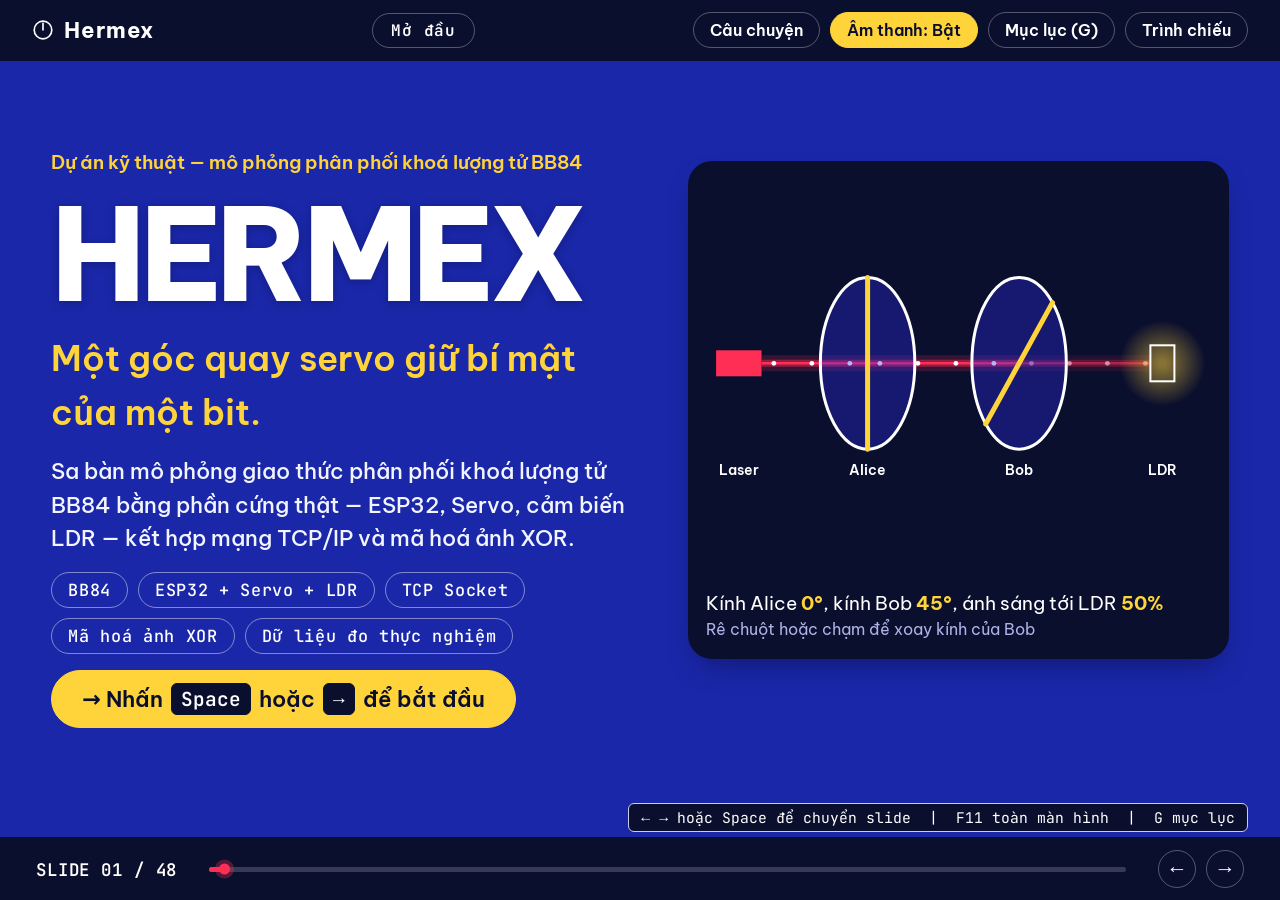
==== commit e4137b63: "New theme" ====
--- a/web/index.html
+++ b/web/index.html
@@ -7,12 +7,7 @@
   <title>Hermex — sa bàn mô phỏng phân phối khoá lượng tử BB84</title>
   <meta name="description" content="Hermex: mô hình cơ – điện mô phỏng giao thức BB84 bằng ESP32, servo và cảm biến LDR, kèm dữ liệu thử nghiệm và phần mềm sifting, QBER, mã hoá ảnh XOR.">
   <link rel="icon" type="image/svg+xml" href="favicon.svg">
-
-  <link rel="preconnect" href="https://fonts.googleapis.com">
-  <link rel="preconnect" href="https://fonts.gstatic.com" crossorigin>
-  <link
-    href="https://fonts.googleapis.com/css2?family=Space+Grotesk:wght@500;600;700&family=Inter:wght@400;500;600;700&family=JetBrains+Mono:wght@400;500;600&family=Playfair+Display:ital,wght@0,700;0,800;0,900;1,700&display=swap"
-    rel="stylesheet">
+  <link rel="stylesheet" href="css/fonts.css">
 
   <link rel="stylesheet" href="css/variables.css">
   <link rel="stylesheet" href="css/base.css">
@@ -20,31 +15,17 @@
   <link rel="stylesheet" href="css/components.css">
   <link rel="stylesheet" href="css/slides.css">
   <link rel="stylesheet" href="css/navigation.css">
-  <link rel="stylesheet" href="css/animations.css">
   <link rel="stylesheet" href="css/lightbox.css">
   <link rel="stylesheet" href="css/malus-demo.css">
   <link rel="stylesheet" href="css/sim-demo.css">
   <link rel="stylesheet" href="css/xor-demo.css">
   <link rel="stylesheet" href="css/arch-device.css">
   <link rel="stylesheet" href="css/polish.css">
+  <link rel="stylesheet" href="css/theme.css">
+  <link rel="stylesheet" href="css/mo-hinh.css">
 </head>
 
 <body>
-
-  <div class="photon-field" aria-hidden="true">
-    <div class="photon"
-      style="width:90px; height:90px; left:8%; top:15%; --dx:60px; --dy:40px; animation-duration:14s;"></div>
-    <div class="photon"
-      style="width:60px; height:60px; left:85%; top:20%; --dx:-50px; --dy:70px; animation-duration:11s;"></div>
-    <div class="photon"
-      style="width:120px; height:120px; left:50%; top:75%; --dx:40px; --dy:-60px; animation-duration:17s;"></div>
-    <div class="photon"
-      style="width:50px; height:50px; left:20%; top:80%; --dx:-30px; --dy:-50px; animation-duration:9s;"></div>
-    <div class="photon"
-      style="width:75px; height:75px; left:70%; top:60%; --dx:55px; --dy:30px; animation-duration:13s;"></div>
-    <div class="photon"
-      style="width:45px; height:45px; left:35%; top:10%; --dx:-40px; --dy:60px; animation-duration:10s;"></div>
-  </div>
 
   <div class="top-bar">
     <div class="logo"><svg class="dial" viewBox="0 0 20 20">
@@ -53,6 +34,7 @@
       </svg>Hermex</div>
     <div class="section-hint" id="sectionHint" title="Mở mục lục" role="button" tabindex="0">Mở đầu</div>
     <div class="top-controls">
+      <a class="ctrl-btn story-link" href="kham-pha.html">Câu chuyện</a>
       <button class="ctrl-btn active" id="soundBtn">Âm thanh: Bật</button>
       <button class="ctrl-btn" id="agendaBtn" aria-haspopup="dialog">Mục lục (G)</button>
       <button class="ctrl-btn" id="presentBtn">Trình chiếu</button>
@@ -62,84 +44,10 @@
   <div class="deck" id="deck">
     <!-- ===== SLIDE 01 ===== -->
     <section class="slide slide-cover active" data-section="Mở đầu" data-cover>
-      <div class="cover-bg" aria-hidden="true">
-        <svg viewBox="0 0 1440 900" preserveAspectRatio="xMidYMid slice">
-          <defs>
-            <marker id="cbArrow" viewBox="0 0 10 10" refX="8" refY="5" markerWidth="5" markerHeight="5"
-              orient="auto-start-reverse">
-              <path d="M1 1L8 5L1 9" fill="none" stroke="var(--swatch-2)" stroke-width="1.6" stroke-linecap="round" />
-            </marker>
-          </defs>
-          <!-- lưới kính phân cực mờ -->
-          <g stroke="var(--swatch-3)" stroke-width="1" opacity=".22">
-            <line x1="0" y1="120" x2="1440" y2="120" transform="rotate(45 720 450)" />
-            <line x1="0" y1="220" x2="1440" y2="220" transform="rotate(45 720 450)" />
-            <line x1="0" y1="320" x2="1440" y2="320" transform="rotate(45 720 450)" />
-            <line x1="0" y1="420" x2="1440" y2="420" transform="rotate(45 720 450)" />
-            <line x1="0" y1="520" x2="1440" y2="520" transform="rotate(45 720 450)" />
-            <line x1="0" y1="620" x2="1440" y2="620" transform="rotate(45 720 450)" />
-            <line x1="0" y1="720" x2="1440" y2="720" transform="rotate(45 720 450)" />
-            <line x1="0" y1="820" x2="1440" y2="820" transform="rotate(45 720 450)" />
-          </g>
-          <!-- hai vòng la bàn phân cực lớn -->
-          <g opacity=".28">
-            <circle cx="150" cy="150" r="270" fill="none" stroke="var(--swatch-1)" stroke-width="1.4" />
-            <circle cx="150" cy="150" r="270" fill="none" stroke="var(--swatch-2)" stroke-width="1"
-              stroke-dasharray="2 10" />
-            <line x1="150" y1="150" x2="150" y2="-120" stroke="var(--swatch-1)" stroke-width="1.4" />
-            <line x1="150" y1="150" x2="150" y2="-120" stroke="var(--swatch-1)" stroke-width="1.4"
-              transform="rotate(45 150 150)" />
-            <line x1="150" y1="150" x2="150" y2="-120" stroke="var(--swatch-1)" stroke-width="1.4"
-              transform="rotate(90 150 150)" />
-            <line x1="150" y1="150" x2="150" y2="-120" stroke="var(--swatch-1)" stroke-width="1.4"
-              transform="rotate(135 150 150)" />
-          </g>
-          <g opacity=".24">
-            <circle cx="1310" cy="760" r="330" fill="none" stroke="var(--swatch-1)" stroke-width="1.4" />
-            <circle cx="1310" cy="760" r="330" fill="none" stroke="var(--swatch-2)" stroke-width="1"
-              stroke-dasharray="2 10" />
-            <line x1="1310" y1="760" x2="1310" y2="430" stroke="var(--swatch-1)" stroke-width="1.4"
-              transform="rotate(20 1310 760)" />
-            <line x1="1310" y1="760" x2="1310" y2="430" stroke="var(--swatch-1)" stroke-width="1.4"
-              transform="rotate(65 1310 760)" />
-            <line x1="1310" y1="760" x2="1310" y2="430" stroke="var(--swatch-1)" stroke-width="1.4"
-              transform="rotate(110 1310 760)" />
-            <line x1="1310" y1="760" x2="1310" y2="430" stroke="var(--swatch-1)" stroke-width="1.4"
-              transform="rotate(155 1310 760)" />
-          </g>
-          <!-- tia photon truyền qua kính lọc, mang theo bit ngẫu nhiên -->
-          <g opacity=".4">
-            <line x1="60" y1="470" x2="1380" y2="470" stroke="var(--swatch-2)" stroke-width="1.3" stroke-dasharray="1 9"
-              marker-end="url(#cbArrow)" />
-          </g>
-          <g class="svg-mono" fill="var(--swatch-2)" font-size="15" opacity=".5">
-            <text x="230" y="455">0</text>
-            <text x="410" y="455">1</text>
-            <text x="590" y="455">1</text>
-            <text x="770" y="455">0</text>
-            <text x="950" y="455">1</text>
-            <text x="1130" y="455">0</text>
-          </g>
-        </svg>
-      </div>
-      <div class="cover-icon">
-        <svg viewBox="0 0 200 200" width="108" height="108">
-          <circle cx="100" cy="100" r="86" fill="var(--bg-card)" stroke="var(--accent-deep)" stroke-width="2" />
-          <circle cx="100" cy="100" r="86" fill="none" stroke="var(--line)" stroke-width="1" stroke-dasharray="2 6" />
-          <line x1="100" y1="100" x2="100" y2="22" stroke="var(--line)" stroke-width="2.5" />
-          <line x1="100" y1="100" x2="100" y2="22" stroke="var(--line)" stroke-width="2.5"
-            transform="rotate(90 100 100)" />
-          <line x1="100" y1="100" x2="100" y2="22" stroke="var(--line)" stroke-width="2.5"
-            transform="rotate(135 100 100)" />
-          <line class="cover-needle" x1="100" y1="100" x2="100" y2="22" stroke="var(--accent)" stroke-width="4"
-            stroke-linecap="round" transform="rotate(45 100 100)" />
-          <circle cx="100" cy="100" r="7" fill="var(--accent-deep)" />
-          <text x="100" y="46" text-anchor="middle" class="svg-mono" font-size="11" fill="var(--ink-mute)">0°</text>
-          <text x="163" y="105" text-anchor="middle" class="svg-mono" font-size="11" fill="var(--ink-mute)">90°</text>
-          <text x="145" y="52" text-anchor="middle" class="svg-mono" font-size="11" fill="var(--accent-deep)"
-            font-weight="700">45°</text>
-          <text x="140" y="150" text-anchor="middle" class="svg-mono" font-size="11" fill="var(--ink-mute)">135°</text>
-        </svg>
+      <div class="optics" aria-label="Mô phỏng định luật Malus: rê chuột để xoay kính của Bob">
+        <canvas id="opticsCanvas"></canvas>
+        <p class="optics-read">Kính Alice <b id="opA">45°</b>, kính Bob <b id="opB">45°</b>, ánh sáng tới LDR <b id="opI">100%</b></p>
+        <p class="optics-tip">Rê chuột hoặc chạm để xoay kính của Bob</p>
       </div>
       <div class="eyebrow" style="justify-content:center; font-size:1rem; letter-spacing:.2em;">Dự án kỹ thuật — mô phỏng
         phân phối khoá lượng tử BB84</div>
@@ -474,29 +382,29 @@
           </defs>
           <rect x="40" y="70" width="34" height="20" rx="3" fill="var(--bg-deep)" stroke="var(--line)"
             stroke-width="1" />
-          <text class="svg-mono" x="57" y="112" text-anchor="middle" font-size="15" fill="var(--ink-mute)">laser</text>
+          <text class="svg-mono" x="57" y="112" text-anchor="middle" font-size="16.2" fill="var(--ink-mute)">laser</text>
           <line x1="74" y1="80" x2="158" y2="80" stroke="var(--accent)" stroke-width="2" marker-end="url(#a9)" />
           <line x1="172" y1="48" x2="172" y2="112" stroke="var(--accent-deep)" stroke-width="4"
             transform="rotate(20 172 80)" />
-          <text class="svg-mono" x="172" y="140" text-anchor="middle" font-size="15" fill="var(--ink-soft)">kính Alice
+          <text class="svg-mono" x="172" y="140" text-anchor="middle" font-size="16.2" fill="var(--ink-soft)">kính Alice
             (θA)</text>
           <rect x="190" y="60" width="130" height="40" rx="6" fill="none" stroke="var(--line)" stroke-width="1"
             stroke-dasharray="3 3" />
-          <text class="svg-mono" x="255" y="46" text-anchor="middle" font-size="13" fill="var(--ink-mute)">kênh truyền
+          <text class="svg-mono" x="255" y="46" text-anchor="middle" font-size="15.9" fill="var(--ink-mute)">kênh truyền
             không gian</text>
           <line x1="182" y1="80" x2="398" y2="80" stroke="var(--accent)" stroke-width="1.5" marker-end="url(#a9)" />
           <line x1="402" y1="48" x2="402" y2="112" stroke="var(--accent-deep)" stroke-width="4"
             transform="rotate(-15 402 80)" />
-          <text class="svg-mono" x="402" y="140" text-anchor="middle" font-size="15" fill="var(--ink-soft)">kính Bob
+          <text class="svg-mono" x="402" y="140" text-anchor="middle" font-size="16.2" fill="var(--ink-soft)">kính Bob
             (θB)</text>
           <line x1="412" y1="80" x2="498" y2="80" stroke="var(--accent)" stroke-width="1" marker-end="url(#a9)" />
           <rect x="500" y="58" width="95" height="44" rx="8" fill="var(--safe-bg)" stroke="var(--safe)" />
-          <text class="svg-th" x="547" y="85" text-anchor="middle" font-size="16" fill="#6EE7B7">LDR</text>
+          <text class="svg-th" x="547" y="85" text-anchor="middle" font-size="17.3" fill="var(--safe)">LDR</text>
           <rect x="100" y="178" width="480" height="66" rx="8" fill="var(--bg-deep)" stroke="var(--line)"
             stroke-width="1" />
-          <text class="svg-mono" x="340" y="205" text-anchor="middle" font-size="19" fill="var(--ink)">I = I₀ · cos²(θA
+          <text class="svg-mono" x="340" y="205" text-anchor="middle" font-size="20.5" fill="var(--ink)">I = I₀ · cos²(θA
             − θB)</text>
-          <text class="svg-mono" x="340" y="230" text-anchor="middle" font-size="12" fill="var(--ink-mute)">θA = θB → I
+          <text class="svg-mono" x="340" y="230" text-anchor="middle" font-size="14.6" fill="var(--ink-mute)">θA = θB → I
             lớn nhất | θA − θB = 90° → I ≈ 0</text>
         </svg>
       </div>
@@ -555,41 +463,43 @@
     </section>
 
     <!-- ===== SLIDE 15 ===== -->
-    <section class="slide" data-section="Sơ đồ kỹ thuật">
+    <section class="slide layout-graph" data-section="Sơ đồ kỹ thuật">
       <div class="eyebrow">Sơ đồ kỹ thuật 3 / 5</div>
       <h2 class="slide-title">Đồ thị Malus và <em>giới hạn cảm biến LDR</em></h2>
 
+      <figure class="fig-group">
       <div class="diagram-frame" style="max-width:560px; padding:14px 20px 6px; margin:0 auto 12px;">
         <svg viewBox="0 0 680 250" style="width:100%; max-width:520px; display:block; margin:0 auto;">
           <line x1="90" y1="50" x2="90" y2="195" stroke="var(--ink-mute)" stroke-width="1" />
           <line x1="90" y1="195" x2="610" y2="195" stroke="var(--ink-mute)" stroke-width="1" />
-          <text class="svg-mono" x="50" y="42" font-size="13" fill="var(--ink-mute)">I/I₀</text>
-          <text class="svg-mono" x="80" y="59" text-anchor="end" font-size="13" fill="var(--ink-mute)">1.0</text>
-          <text class="svg-mono" x="80" y="130" text-anchor="end" font-size="13" fill="var(--ink-mute)">0.5</text>
-          <text class="svg-mono" x="80" y="199" text-anchor="end" font-size="13" fill="var(--ink-mute)">0</text>
-          <text class="svg-mono" x="90" y="216" text-anchor="middle" font-size="13" fill="var(--ink-mute)">0°</text>
-          <text class="svg-mono" x="345" y="216" text-anchor="middle" font-size="13" fill="var(--ink-mute)">45°</text>
-          <text class="svg-mono" x="610" y="216" text-anchor="middle" font-size="13" fill="var(--ink-mute)">90°</text>
-          <text class="svg-mono" x="345" y="238" text-anchor="middle" font-size="12" fill="var(--ink-mute)">lệch góc Δθ
+          <text class="svg-mono" x="50" y="42" font-size="15.9" fill="var(--ink-mute)">I/I₀</text>
+          <text class="svg-mono" x="80" y="59" text-anchor="end" font-size="15.9" fill="var(--ink-mute)">1.0</text>
+          <text class="svg-mono" x="80" y="130" text-anchor="end" font-size="15.9" fill="var(--ink-mute)">0.5</text>
+          <text class="svg-mono" x="80" y="199" text-anchor="end" font-size="15.9" fill="var(--ink-mute)">0</text>
+          <text class="svg-mono" x="90" y="216" text-anchor="middle" font-size="15.9" fill="var(--ink-mute)">0°</text>
+          <text class="svg-mono" x="345" y="216" text-anchor="middle" font-size="15.9" fill="var(--ink-mute)">45°</text>
+          <text class="svg-mono" x="610" y="216" text-anchor="middle" font-size="15.9" fill="var(--ink-mute)">90°</text>
+          <text class="svg-mono" x="345" y="238" text-anchor="middle" font-size="14.6" fill="var(--ink-mute)">lệch góc Δθ
             giữa hai kính phân cực</text>
 
           <path d="M90 55 L147 59 L203 72 L260 90 L317 113 L345 125 L373 138 L430 160 L487 179 L543 191 L600 195"
             fill="none" stroke="var(--accent)" stroke-width="3" />
 
           <circle cx="90" cy="55" r="5" fill="var(--accent-deep)" />
-          <text class="svg-mono" x="140" y="42" text-anchor="start" font-size="13" fill="var(--ink-soft)">trùng cơ
+          <text class="svg-mono" x="140" y="42" text-anchor="start" font-size="15.9" fill="var(--ink-soft)">trùng cơ
             sở</text>
 
           <circle cx="345" cy="125" r="5" fill="var(--accent-deep)" />
-          <text class="svg-mono" x="345" y="102" text-anchor="middle" font-size="13" fill="var(--ink-soft)">lệch cơ
+          <text class="svg-mono" x="345" y="102" text-anchor="middle" font-size="15.9" fill="var(--ink-soft)">lệch cơ
             sở</text>
 
           <circle cx="600" cy="195" r="5" fill="var(--accent-deep)" />
-          <text class="svg-mono" x="592" y="174" text-anchor="end" font-size="13" fill="var(--ink-soft)">vuông
+          <text class="svg-mono" x="592" y="174" text-anchor="end" font-size="15.9" fill="var(--ink-soft)">vuông
             góc</text>
         </svg>
       </div>
       <p class="fig-caption">Hình do nhóm tự vẽ, minh hoạ lý thuyết (không phải số đo).</p>
+      </figure>
 
       <div class="formula-box" style="margin:10px auto 14px; max-width:540px; padding:14px 28px;">
         R = A · E<sup style="font-size:.65em;">−γ</sup>
@@ -609,36 +519,36 @@
       <div class="diagram-frame">
         <svg viewBox="0 0 680 270" style="width:100%; max-width:640px; display:block; margin:0 auto;">
           <rect x="40" y="18" width="180" height="42" rx="8" fill="var(--safe-bg)" />
-          <text class="svg-th" x="130" y="43" text-anchor="middle" font-size="15" fill="#6EE7B7">bình thường</text>
+          <text class="svg-th" x="130" y="43" text-anchor="middle" font-size="16.2" fill="var(--safe)">bình thường</text>
           <rect x="240" y="18" width="180" height="42" rx="8" fill="var(--danger-bg)" />
-          <text class="svg-th" x="330" y="43" text-anchor="middle" font-size="15" fill="#FCA5A5">có hacker (Eve)</text>
+          <text class="svg-th" x="330" y="43" text-anchor="middle" font-size="16.2" fill="var(--danger)">có hacker (Eve)</text>
           <rect x="440" y="18" width="180" height="42" rx="8" fill="var(--accent-pale)" />
-          <text class="svg-th" x="530" y="43" text-anchor="middle" font-size="14" fill="var(--accent-deep)">sương
+          <text class="svg-th" x="530" y="43" text-anchor="middle" font-size="15.1" fill="var(--accent-deep)">sương
             mù</text>
 
           <line x1="40" y1="82" x2="620" y2="82" stroke="var(--line)" />
-          <text class="svg-mono" x="40" y="77" font-size="13" fill="var(--ink-mute)">cường độ LDR</text>
-          <text x="130" y="106" text-anchor="middle" font-size="14" fill="var(--ink)">ổn định</text>
-          <text x="330" y="106" text-anchor="middle" font-size="14" fill="var(--ink)">ổn định</text>
-          <text x="530" y="106" text-anchor="middle" font-size="14" fill="var(--ink)">sụt giảm mạnh</text>
+          <text class="svg-mono" x="40" y="77" font-size="15.9" fill="var(--ink-mute)">cường độ LDR</text>
+          <text x="130" y="106" text-anchor="middle" font-size="15.1" fill="var(--ink)">ổn định</text>
+          <text x="330" y="106" text-anchor="middle" font-size="15.1" fill="var(--ink)">ổn định</text>
+          <text x="530" y="106" text-anchor="middle" font-size="15.1" fill="var(--ink)">sụt giảm mạnh</text>
 
           <line x1="40" y1="130" x2="620" y2="130" stroke="var(--line)" />
-          <text class="svg-mono" x="40" y="125" font-size="13" fill="var(--ink-mute)">góc phân cực</text>
-          <text x="130" y="154" text-anchor="middle" font-size="14" fill="var(--ink)">giữ nguyên</text>
-          <text x="330" y="154" text-anchor="middle" font-size="14" fill="var(--ink)">bị xáo trộn</text>
-          <text x="530" y="154" text-anchor="middle" font-size="14" fill="var(--ink)">mất phân cực</text>
+          <text class="svg-mono" x="40" y="125" font-size="15.9" fill="var(--ink-mute)">góc phân cực</text>
+          <text x="130" y="154" text-anchor="middle" font-size="15.1" fill="var(--ink)">giữ nguyên</text>
+          <text x="330" y="154" text-anchor="middle" font-size="15.1" fill="var(--ink)">bị xáo trộn</text>
+          <text x="530" y="154" text-anchor="middle" font-size="15.1" fill="var(--ink)">mất phân cực</text>
 
           <line x1="40" y1="178" x2="620" y2="178" stroke="var(--line)" />
-          <text class="svg-mono" x="40" y="173" font-size="13" fill="var(--ink-mute)">QBER</text>
-          <text x="130" y="202" text-anchor="middle" font-size="14" fill="var(--ink)">~0%</text>
-          <text x="330" y="202" text-anchor="middle" font-size="14" fill="var(--ink)">&gt; 11%</text>
-          <text x="530" y="202" text-anchor="middle" font-size="14" fill="var(--ink)">không tính được</text>
+          <text class="svg-mono" x="40" y="173" font-size="15.9" fill="var(--ink-mute)">QBER</text>
+          <text x="130" y="202" text-anchor="middle" font-size="15.1" fill="var(--ink)">~0%</text>
+          <text x="330" y="202" text-anchor="middle" font-size="15.1" fill="var(--ink)">&gt; 11%</text>
+          <text x="530" y="202" text-anchor="middle" font-size="15.1" fill="var(--ink)">không tính được</text>
 
           <line x1="40" y1="226" x2="620" y2="226" stroke="var(--line)" />
-          <text class="svg-mono" x="40" y="221" font-size="13" fill="var(--ink-mute)">phản ứng hệ thống</text>
-          <text x="130" y="250" text-anchor="middle" font-size="14" fill="var(--ink)">truyền ảnh</text>
-          <text x="330" y="250" text-anchor="middle" font-size="14" fill="var(--ink)">huỷ khoá</text>
-          <text x="530" y="250" text-anchor="middle" font-size="14" fill="var(--ink)">từ chối tín hiệu</text>
+          <text class="svg-mono" x="40" y="221" font-size="15.9" fill="var(--ink-mute)">phản ứng hệ thống</text>
+          <text x="130" y="250" text-anchor="middle" font-size="15.1" fill="var(--ink)">truyền ảnh</text>
+          <text x="330" y="250" text-anchor="middle" font-size="15.1" fill="var(--ink)">huỷ khoá</text>
+          <text x="530" y="250" text-anchor="middle" font-size="15.1" fill="var(--ink)">từ chối tín hiệu</text>
         </svg>
       </div>
       <p class="fig-caption">Hình do nhóm tự vẽ. Kịch bản hacker được kiểm chứng bằng mô phỏng phần mềm; sa bàn đã có module phun sương cho kịch bản sương mù nhưng chưa có số liệu đo riêng.</p>
@@ -653,39 +563,39 @@
       <h2 class="slide-title">Kiến trúc hệ thống: <em>hai trạm, ba kênh</em></h2>
       <div class="diagram-frame">
         <svg viewBox="0 0 680 340" style="width:100%; max-width:640px; display:block; margin:0 auto;">
-          <text class="svg-th" x="145" y="30" text-anchor="middle" font-size="16" fill="var(--ink)">trạm Alice</text>
-          <text class="svg-th" x="535" y="30" text-anchor="middle" font-size="16" fill="var(--ink)">trạm Bob</text>
+          <text class="svg-th" x="145" y="30" text-anchor="middle" font-size="17.3" fill="var(--ink)">trạm Alice</text>
+          <text class="svg-th" x="535" y="30" text-anchor="middle" font-size="17.3" fill="var(--ink)">trạm Bob</text>
           <rect x="50" y="44" width="190" height="58" rx="8" fill="var(--accent-pale)" />
-          <text class="svg-th" x="145" y="68" text-anchor="middle" font-size="15" fill="var(--accent-deep)">máy tính Alice</text>
-          <text class="svg-mono" x="145" y="88" text-anchor="middle" font-size="12" fill="var(--accent-deep)">GUI
+          <text class="svg-th" x="145" y="68" text-anchor="middle" font-size="16.2" fill="var(--accent-deep)">máy tính Alice</text>
+          <text class="svg-mono" x="145" y="88" text-anchor="middle" font-size="14.6" fill="var(--accent-deep)">GUI
             PyQt6</text>
           <rect x="440" y="44" width="190" height="58" rx="8" fill="var(--accent-pale)" />
-          <text class="svg-th" x="535" y="68" text-anchor="middle" font-size="15" fill="var(--accent-deep)">máy tính Bob</text>
-          <text class="svg-mono" x="535" y="88" text-anchor="middle" font-size="12" fill="var(--accent-deep)">GUI
+          <text class="svg-th" x="535" y="68" text-anchor="middle" font-size="16.2" fill="var(--accent-deep)">máy tính Bob</text>
+          <text class="svg-mono" x="535" y="88" text-anchor="middle" font-size="14.6" fill="var(--accent-deep)">GUI
             PyQt6</text>
           <line x1="240" y1="73" x2="440" y2="73" stroke="var(--accent)" stroke-width="1.5" stroke-dasharray="7 5" />
-          <text class="svg-mono" x="340" y="63" text-anchor="middle" font-size="12" fill="var(--ink-mute)">TCP/IP — kênh
+          <text class="svg-mono" x="340" y="63" text-anchor="middle" font-size="14.6" fill="var(--ink-mute)">TCP/IP — kênh
             cổ điển</text>
 
           <line x1="145" y1="102" x2="145" y2="256" stroke="var(--ink-mute)" stroke-width="1" />
           <line x1="535" y1="102" x2="535" y2="256" stroke="var(--ink-mute)" stroke-width="1" />
-          <text class="svg-mono" x="40" y="182" font-size="12" fill="var(--ink-mute)">Serial USB</text>
-          <text class="svg-mono" x="640" y="182" text-anchor="end" font-size="12" fill="var(--ink-mute)">Serial
+          <text class="svg-mono" x="40" y="182" font-size="14.6" fill="var(--ink-mute)">Serial USB</text>
+          <text class="svg-mono" x="640" y="182" text-anchor="end" font-size="14.6" fill="var(--ink-mute)">Serial
             USB</text>
 
           <rect x="170" y="128" width="340" height="112" rx="10" fill="var(--danger-bg)" stroke="var(--danger)" />
-          <text class="svg-th" x="340" y="154" text-anchor="middle" font-size="14" fill="#FCA5A5">hai ESP32 không có kết
+          <text class="svg-th" x="340" y="154" text-anchor="middle" font-size="15.1" fill="var(--danger)">hai ESP32 không có kết
             nối</text>
-          <text x="340" y="176" text-anchor="middle" font-size="13" fill="#FDA4AF">mạng hay dây dẫn điện tử nào</text>
-          <text x="340" y="196" text-anchor="middle" font-size="13" fill="#FDA4AF">với nhau — chỉ liên hệ qua</text>
-          <text x="340" y="216" text-anchor="middle" font-size="13" fill="#FDA4AF">ánh sáng xuyên không gian</text>
+          <text x="340" y="176" text-anchor="middle" font-size="15.9" fill="var(--danger-light)">mạng hay dây dẫn điện tử nào</text>
+          <text x="340" y="196" text-anchor="middle" font-size="15.9" fill="var(--danger-light)">với nhau — chỉ liên hệ qua</text>
+          <text x="340" y="216" text-anchor="middle" font-size="15.9" fill="var(--danger-light)">ánh sáng xuyên không gian</text>
 
           <rect x="70" y="258" width="150" height="46" rx="8" fill="var(--bg-card)" stroke="var(--line)" />
-          <text class="svg-th" x="145" y="285" text-anchor="middle" font-size="14" fill="var(--ink)">ESP32 Alice</text>
+          <text class="svg-th" x="145" y="285" text-anchor="middle" font-size="15.1" fill="var(--ink)">ESP32 Alice</text>
           <rect x="460" y="258" width="150" height="46" rx="8" fill="var(--bg-card)" stroke="var(--line)" />
-          <text class="svg-th" x="535" y="285" text-anchor="middle" font-size="14" fill="var(--ink)">ESP32 Bob</text>
+          <text class="svg-th" x="535" y="285" text-anchor="middle" font-size="15.1" fill="var(--ink)">ESP32 Bob</text>
           <line x1="220" y1="281" x2="460" y2="281" stroke="var(--danger)" stroke-width="3" />
-          <text class="svg-mono" x="340" y="325" text-anchor="middle" font-size="12" fill="var(--ink-mute)">kênh quang
+          <text class="svg-mono" x="340" y="325" text-anchor="middle" font-size="14.6" fill="var(--ink-mute)">kênh quang
             học lượng tử — không gian tự do</text>
         </svg>
       </div>
@@ -787,7 +697,7 @@
     </section>
 
     <!-- ===== SLIDE 23 ===== -->
-    <section class="slide" data-section="Giao thức BB84">
+    <section class="slide layout-sim" data-section="Giao thức BB84">
       <div class="eyebrow">Mô phỏng trực tiếp</div>
       <h2 class="slide-title">Chạy thử một <em>phiên trao đổi khoá</em></h2>
       <p class="lead">Mỗi vòng: Alice chọn ngẫu nhiên 1 bit và 1 basis, servo xoay đúng góc tương ứng, tín hiệu đi qua
@@ -867,6 +777,7 @@
           <div class="metric">
             <div class="m-label">Khoá đã sift</div>
             <div class="keybits" id="simKeyBits">—</div>
+          <div class="keycount" id="simKeyCount">0 bit</div>
           </div>
           <div class="metric">
             <div class="m-label">QBER (ngưỡng an toàn 11%)</div>
@@ -927,7 +838,7 @@
       <div class="grid-2">
         <div class="safe-box">
           <div style="font-weight:600; font-size:1.02rem; margin-bottom:4px;">QBER ≤ 11%: Kênh an toàn</div>
-          <p style="margin:0; font-size:0.95rem; color:#A7F3D0;">Kênh được xác nhận an toàn, khoá lượng tử còn lại được
+          <p style="margin:0; font-size:0.95rem; color:var(--safe);">Kênh được xác nhận an toàn, khoá lượng tử còn lại được
             dùng để mã hoá ảnh XOR và gửi đi.</p>
         </div>
         <div class="warn-box">
@@ -972,13 +883,25 @@
     </section>
 
     <!-- ===== SLIDE 27 ===== -->
-    <section class="slide" data-section="Chế tạo & thử nghiệm">
+    <section class="slide slide-wiring" data-section="Chế tạo &amp; thử nghiệm">
       <div class="eyebrow">Sơ đồ đấu nối</div>
       <h2 class="slide-title">Hàn dây trực tiếp, <em>chia nguồn và lọc nhiễu</em></h2>
-      <div class="wiring-frame" data-lightbox="true" data-caption="Sơ đồ hàn dây Hermex do nhóm tự vẽ">
-        <img src="assets/images/wiring-diagram.jpg" alt="Sơ đồ hàn dây của Hermex: nguồn LM2596, hai servo, hai ESP32-C3, cảm biến LM393, laser và khu phun sương" loading="lazy">
-      </div>
-      <p class="fig-caption">Hình do nhóm tự vẽ. Bấm vào hình để phóng to.</p>
+      <div class="wv" data-wiring>
+        <div class="wv-tabs" role="group" aria-label="Chọn phần sơ đồ"><button type="button" data-view="36 140 1724 696" data-note="Chấm bạc là chỗ hàn nối. Cầu cong là dây bắc qua nhau, không nối." aria-pressed="true">Toàn mạch</button><button type="button" data-view="62 180 820 500" data-note="LM2596 cấp bus 5V và bus GND, dây đỏ và đen của hai servo cùng tụ C1 hàn vào hai bus." aria-pressed="false">Nguồn và servo</button><button type="button" data-view="390 440 710 280" data-note="Chân 5V để trống. Dây VCC của cảm biến và dây từ R1 hàn chung chân 3V3 của Bob." aria-pressed="false">Hai ESP32-C3</button><button type="button" data-view="1020 180 630 420" data-note="Cảm biến LM393 có tụ 104 giữa GND và AO, laser nối qua điện trở R1 100Ω." aria-pressed="false">Cảm biến và laser</button><button type="button" data-view="48 912 826 428" data-note="Hàn tụ 1000µF vào hai dây bus." aria-pressed="false">Tụ C1</button><button type="button" data-view="920 912 826 428" data-note="Hàn tụ 104 giữa chân GND và AO của cảm biến." aria-pressed="false">Tụ C2</button><button type="button" data-view="1088 596 628 220" data-note="Khu phun sương dùng nguồn riêng, không nối vào mạch chính." aria-pressed="false">Phun sương</button><button type="button" data-view="36 1377 852 335" data-note="Chín bước hàn theo thứ tự." aria-pressed="false">Thứ tự hàn</button><button type="button" data-view="908 1377 852 335" data-note="Đo thông mạch trước khi cắm USB." aria-pressed="false">Đo kiểm</button></div>
+        <div class="wv-stage">
+          <svg viewBox="36 140 1724 696" preserveAspectRatio="xMidYMid meet" role="img" aria-label="Sơ đồ hàn dây của Hermex"><clipPath id="wvClip"><rect x="36" y="140" width="1724" height="696"/></clipPath><image href="assets/images/wiring-diagram.jpg" width="1796" height="1800" clip-path="url(#wvClip)"/></svg>
+          <button type="button" class="wv-full" aria-pressed="false">Toàn màn hình</button>
+        </div>
+        <p class="fig-caption" aria-live="polite">Chấm bạc là chỗ hàn nối. Cầu cong là dây bắc qua nhau, không nối.</p>
+      </div>
+    </section>
+
+    <!-- ===== MÔ HÌNH 3D ===== -->
+    <section class="slide slide-3d" data-section="Chế tạo &amp; thử nghiệm">
+      <div class="eyebrow">Bản thiết kế</div>
+      <h2 class="slide-title">Mô hình <em>3D</em> của sa bàn</h2>
+      <div data-mo-hinh></div>
+      <p class="fig-caption">Hình dựng từ mã FreeCAD của nhóm, chưa phải ảnh chụp sa bàn đã lắp.</p>
     </section>
 
     <!-- ===== SLIDE 28 ===== -->
@@ -1036,49 +959,49 @@
 <line x1="121.3" y1="139.7" x2="121.3" y2="120.0" stroke="var(--ink)" stroke-width="1.6"/>
 <line x1="115.3" y1="120.0" x2="127.3" y2="120.0" stroke="var(--ink)" stroke-width="1.6"/>
 <line x1="115.3" y1="139.7" x2="127.3" y2="139.7" stroke="var(--ink)" stroke-width="1.6"/>
-<text class="svg-mono" x="121.3" y="262" text-anchor="middle" font-size="12" fill="#06131c" font-weight="700">812</text>
+<text class="svg-mono" x="121.3" y="262" text-anchor="middle" font-size="12" fill="#FFFFFF" font-weight="700">812</text>
 <rect x="151.3" y="93.8" width="44" height="176.2" rx="3" fill="var(--accent-light)" opacity=".85"/>
 <line x1="173.3" y1="130.6" x2="173.3" y2="55.7" stroke="var(--ink)" stroke-width="1.6"/>
 <line x1="167.3" y1="55.7" x2="179.3" y2="55.7" stroke="var(--ink)" stroke-width="1.6"/>
 <line x1="167.3" y1="130.6" x2="179.3" y2="130.6" stroke="var(--ink)" stroke-width="1.6"/>
-<text class="svg-mono" x="173.3" y="262" text-anchor="middle" font-size="12" fill="#06131c" font-weight="700">1028</text>
+<text class="svg-mono" x="173.3" y="262" text-anchor="middle" font-size="12" fill="#FFFFFF" font-weight="700">1028</text>
 <rect x="203.3" y="174.7" width="44" height="95.3" rx="3" fill="var(--safe-light)" opacity=".85"/>
 <line x1="225.3" y1="183.3" x2="225.3" y2="169.7" stroke="var(--ink)" stroke-width="1.6"/>
 <line x1="219.3" y1="169.7" x2="231.3" y2="169.7" stroke="var(--ink)" stroke-width="1.6"/>
 <line x1="219.3" y1="183.3" x2="231.3" y2="183.3" stroke="var(--ink)" stroke-width="1.6"/>
-<text class="svg-mono" x="225.3" y="262" text-anchor="middle" font-size="12" fill="#06131c" font-weight="700">556</text>
+<text class="svg-mono" x="225.3" y="262" text-anchor="middle" font-size="12" fill="#FFFFFF" font-weight="700">556</text>
 <text class="svg-th" x="173.3" y="294" text-anchor="middle" font-size="15" fill="var(--ink)">Δθ = 0°</text>
 <rect x="306.0" y="135.0" width="44" height="135.0" rx="3" fill="var(--ink-mute)" opacity=".85"/>
 <line x1="328.0" y1="139.5" x2="328.0" y2="116.7" stroke="var(--ink)" stroke-width="1.6"/>
 <line x1="322.0" y1="116.7" x2="334.0" y2="116.7" stroke="var(--ink)" stroke-width="1.6"/>
 <line x1="322.0" y1="139.5" x2="334.0" y2="139.5" stroke="var(--ink)" stroke-width="1.6"/>
-<text class="svg-mono" x="328.0" y="262" text-anchor="middle" font-size="12" fill="#06131c" font-weight="700">788</text>
+<text class="svg-mono" x="328.0" y="262" text-anchor="middle" font-size="12" fill="#FFFFFF" font-weight="700">788</text>
 <rect x="358.0" y="78.3" width="44" height="191.7" rx="3" fill="var(--accent-light)" opacity=".85"/>
 <line x1="380.0" y1="111.5" x2="380.0" y2="59.4" stroke="var(--ink)" stroke-width="1.6"/>
 <line x1="374.0" y1="59.4" x2="386.0" y2="59.4" stroke="var(--ink)" stroke-width="1.6"/>
 <line x1="374.0" y1="111.5" x2="386.0" y2="111.5" stroke="var(--ink)" stroke-width="1.6"/>
-<text class="svg-mono" x="380.0" y="262" text-anchor="middle" font-size="12" fill="#06131c" font-weight="700">1118</text>
+<text class="svg-mono" x="380.0" y="262" text-anchor="middle" font-size="12" fill="#FFFFFF" font-weight="700">1118</text>
 <rect x="410.0" y="172.5" width="44" height="97.5" rx="3" fill="var(--safe-light)" opacity=".85"/>
 <line x1="432.0" y1="182.4" x2="432.0" y2="167.0" stroke="var(--ink)" stroke-width="1.6"/>
 <line x1="426.0" y1="167.0" x2="438.0" y2="167.0" stroke="var(--ink)" stroke-width="1.6"/>
 <line x1="426.0" y1="182.4" x2="438.0" y2="182.4" stroke="var(--ink)" stroke-width="1.6"/>
-<text class="svg-mono" x="432.0" y="262" text-anchor="middle" font-size="12" fill="#06131c" font-weight="700">568</text>
+<text class="svg-mono" x="432.0" y="262" text-anchor="middle" font-size="12" fill="#FFFFFF" font-weight="700">568</text>
 <text class="svg-th" x="380.0" y="294" text-anchor="middle" font-size="15" fill="var(--ink)">Δθ = 45°</text>
 <rect x="512.7" y="109.2" width="44" height="160.8" rx="3" fill="var(--ink-mute)" opacity=".85"/>
 <line x1="534.7" y1="136.5" x2="534.7" y2="95.4" stroke="var(--ink)" stroke-width="1.6"/>
 <line x1="528.7" y1="95.4" x2="540.7" y2="95.4" stroke="var(--ink)" stroke-width="1.6"/>
 <line x1="528.7" y1="136.5" x2="540.7" y2="136.5" stroke="var(--ink)" stroke-width="1.6"/>
-<text class="svg-mono" x="534.7" y="262" text-anchor="middle" font-size="12" fill="#06131c" font-weight="700">938</text>
+<text class="svg-mono" x="534.7" y="262" text-anchor="middle" font-size="12" fill="#FFFFFF" font-weight="700">938</text>
 <rect x="564.7" y="66.1" width="44" height="203.9" rx="3" fill="var(--accent-light)" opacity=".85"/>
 <line x1="586.7" y1="101.2" x2="586.7" y2="51.1" stroke="var(--ink)" stroke-width="1.6"/>
 <line x1="580.7" y1="51.1" x2="592.7" y2="51.1" stroke="var(--ink)" stroke-width="1.6"/>
 <line x1="580.7" y1="101.2" x2="592.7" y2="101.2" stroke="var(--ink)" stroke-width="1.6"/>
-<text class="svg-mono" x="586.7" y="262" text-anchor="middle" font-size="12" fill="#06131c" font-weight="700">1190</text>
+<text class="svg-mono" x="586.7" y="262" text-anchor="middle" font-size="12" fill="#FFFFFF" font-weight="700">1190</text>
 <rect x="616.7" y="158.7" width="44" height="111.3" rx="3" fill="var(--safe-light)" opacity=".85"/>
 <line x1="638.7" y1="167.0" x2="638.7" y2="150.0" stroke="var(--ink)" stroke-width="1.6"/>
 <line x1="632.7" y1="150.0" x2="644.7" y2="150.0" stroke="var(--ink)" stroke-width="1.6"/>
 <line x1="632.7" y1="167.0" x2="644.7" y2="167.0" stroke="var(--ink)" stroke-width="1.6"/>
-<text class="svg-mono" x="638.7" y="262" text-anchor="middle" font-size="12" fill="#06131c" font-weight="700">650</text>
+<text class="svg-mono" x="638.7" y="262" text-anchor="middle" font-size="12" fill="#FFFFFF" font-weight="700">650</text>
 <text class="svg-th" x="586.7" y="294" text-anchor="middle" font-size="15" fill="var(--ink)">Δθ = 90°</text>
 <line x1="70" y1="270" x2="690" y2="270" stroke="var(--ink-mute)"/>
 <rect x="70" y="308" width="14" height="14" rx="3" fill="var(--ink-mute)"/><text x="90" y="320" font-size="13" fill="var(--ink-soft)">Nền (tắt laser)</text>
@@ -1115,21 +1038,21 @@
 <line x1="163.33333333333331" y1="35.3" x2="183.33333333333331" y2="35.3" stroke="var(--ink-mute)" stroke-width="1.5"/>
 <line x1="163.33333333333331" y1="192.9" x2="183.33333333333331" y2="192.9" stroke="var(--ink-mute)" stroke-width="1.5"/>
 <rect x="139.33333333333331" y="155.0" width="68" height="33.7" rx="4" fill="var(--danger-light)" opacity=".85"/>
-<line x1="139.33333333333331" y1="182.4" x2="207.33333333333331" y2="182.4" stroke="#06131c" stroke-width="2.5"/>
+<line x1="139.33333333333331" y1="182.4" x2="207.33333333333331" y2="182.4" stroke="#FFFFFF" stroke-width="2.5"/>
 <text class="svg-th" x="173.33333333333331" y="264" text-anchor="middle" font-size="15" fill="var(--ink)">Lần 1</text>
 <text class="svg-mono" x="173.33333333333331" y="284" text-anchor="middle" font-size="13" fill="var(--ink-soft)">σ = 545 · max = 2144</text>
 <line x1="380.0" y1="195.0" x2="380.0" y2="105.9" stroke="var(--ink-mute)" stroke-width="1.5"/>
 <line x1="370.0" y1="105.9" x2="390.0" y2="105.9" stroke="var(--ink-mute)" stroke-width="1.5"/>
 <line x1="370.0" y1="195.0" x2="390.0" y2="195.0" stroke="var(--ink-mute)" stroke-width="1.5"/>
 <rect x="346.0" y="188.3" width="68" height="3.6" rx="4" fill="var(--accent-light)" opacity=".85"/>
-<line x1="346.0" y1="191.3" x2="414.0" y2="191.3" stroke="#06131c" stroke-width="2.5"/>
+<line x1="346.0" y1="191.3" x2="414.0" y2="191.3" stroke="#FFFFFF" stroke-width="2.5"/>
 <text class="svg-th" x="380.0" y="264" text-anchor="middle" font-size="15" fill="var(--ink)">Lần 2</text>
 <text class="svg-mono" x="380.0" y="284" text-anchor="middle" font-size="13" fill="var(--ink-soft)">σ = 145 · max = 1405</text>
 <line x1="586.6666666666666" y1="191.5" x2="586.6666666666666" y2="178.0" stroke="var(--ink-mute)" stroke-width="1.5"/>
 <line x1="576.6666666666666" y1="178.0" x2="596.6666666666666" y2="178.0" stroke="var(--ink-mute)" stroke-width="1.5"/>
 <line x1="576.6666666666666" y1="191.5" x2="596.6666666666666" y2="191.5" stroke="var(--ink-mute)" stroke-width="1.5"/>
 <rect x="552.6666666666666" y="181.2" width="68" height="4.5" rx="4" fill="var(--safe-light)" opacity=".85"/>
-<line x1="552.6666666666666" y1="184.3" x2="620.6666666666666" y2="184.3" stroke="#06131c" stroke-width="2.5"/>
+<line x1="552.6666666666666" y1="184.3" x2="620.6666666666666" y2="184.3" stroke="#FFFFFF" stroke-width="2.5"/>
 <text class="svg-th" x="586.6666666666666" y="264" text-anchor="middle" font-size="15" fill="var(--ink)">Lần 3</text>
 <text class="svg-mono" x="586.6666666666666" y="284" text-anchor="middle" font-size="13" fill="var(--ink-soft)">σ = 35 · max = 650</text>
 <line x1="70" y1="240" x2="690" y2="240" stroke="var(--ink-mute)"/>
@@ -1144,7 +1067,7 @@
     <section class="slide" data-section="Chế tạo & thử nghiệm">
       <div class="eyebrow">Báo cáo số liệu đo</div>
       <h2 class="slide-title">Bảng ADC trung bình <em>theo từng cặp góc</em></h2>
-      <div class="grid-3 heat-grid"><div class="heat-card"><h4>Nền, tắt laser</h4><table class="heat"><thead><tr><th></th><th>0°</th><th>45°</th><th>90°</th><th>135°</th></tr></thead><tbody><tr><th>0°</th><td class="d0" style="background:rgba(56,189,248,0.33)">982<span>±71</span></td><td class="" style="background:rgba(56,189,248,0.39)">1035<span>±220</span></td><td class="d90" style="background:rgba(56,189,248,0.58)">1204<span>±604</span></td><td class="" style="background:rgba(56,189,248,0.49)">1125<span>±650</span></td></tr><tr><th>45°</th><td class="" style="background:rgba(56,189,248,0.10)">773<span>±20</span></td><td class="d0" style="background:rgba(56,189,248,0.09)">769<span>±9</span></td><td class="" style="background:rgba(56,189,248,0.32)">967<span>±314</span></td><td class="d90" style="background:rgba(56,189,248,0.30)">950<span>±148</span></td></tr><tr><th>90°</th><td class="d90" style="background:rgba(56,189,248,0.36)">1003<span>±38</span></td><td class="" style="background:rgba(56,189,248,0.20)">860<span>±106</span></td><td class="d0" style="background:rgba(56,189,248,0.08)">757<span>±31</span></td><td class="" style="background:rgba(56,189,248,0.13)">800<span>±42</span></td></tr><tr><th>135°</th><td class="" style="background:rgba(56,189,248,0.08)">756<span>±9</span></td><td class="d90" style="background:rgba(56,189,248,0.08)">760<span>±12</span></td><td class="" style="background:rgba(56,189,248,0.12)">790<span>±25</span></td><td class="d0" style="background:rgba(56,189,248,0.17)">838<span>±19</span></td></tr></tbody></table></div><div class="heat-card"><h4>Laser, lần 1</h4><table class="heat"><thead><tr><th></th><th>0°</th><th>45°</th><th>90°</th><th>135°</th></tr></thead><tbody><tr><th>0°</th><td class="d0" style="background:rgba(56,189,248,0.08)">666<span>±189</span></td><td class="" style="background:rgba(56,189,248,0.48)">1393<span>±100</span></td><td class="d90" style="background:rgba(56,189,248,0.58)">1570<span>±81</span></td><td class="" style="background:rgba(56,189,248,0.18)">846<span>±146</span></td></tr><tr><th>45°</th><td class="" style="background:rgba(56,189,248,0.32)">1096<span>±32</span></td><td class="d0" style="background:rgba(56,189,248,0.37)">1189<span>±97</span></td><td class="" style="background:rgba(56,189,248,0.19)">868<span>±178</span></td><td class="d90" style="background:rgba(56,189,248,0.29)">1040<span>±58</span></td></tr><tr><th>90°</th><td class="d90" style="background:rgba(56,189,248,0.20)">888<span>±84</span></td><td class="" style="background:rgba(56,189,248,0.18)">853<span>±72</span></td><td class="d0" style="background:rgba(56,189,248,0.24)">954<span>±104</span></td><td class="" style="background:rgba(56,189,248,0.35)">1159<span>±28</span></td></tr><tr><th>135°</th><td class="" style="background:rgba(56,189,248,0.38)">1215<span>±13</span></td><td class="d90" style="background:rgba(56,189,248,0.40)">1252<span>±13</span></td><td class="" style="background:rgba(56,189,248,0.41)">1261<span>±11</span></td><td class="d0" style="background:rgba(56,189,248,0.36)">1179<span>±199</span></td></tr></tbody></table></div><div class="heat-card"><h4>Laser, lần 2</h4><table class="heat"><thead><tr><th></th><th>0°</th><th>45°</th><th>90°</th><th>135°</th></tr></thead><tbody><tr><th>0°</th><td class="d0" style="background:rgba(56,189,248,0.09)">516<span>±22</span></td><td class="" style="background:rgba(56,189,248,0.09)">516<span>±9</span></td><td class="d90" style="background:rgba(56,189,248,0.13)">562<span>±17</span></td><td class="" style="background:rgba(56,189,248,0.11)">535<span>±54</span></td></tr><tr><th>45°</th><td class="" style="background:rgba(56,189,248,0.08)">504<span>±3</span></td><td class="d0" style="background:rgba(56,189,248,0.09)">510<span>±8</span></td><td class="" style="background:rgba(56,189,248,0.12)">544<span>±20</span></td><td class="d90" style="background:rgba(56,189,248,0.24)">681<span>±26</span></td></tr><tr><th>90°</th><td class="d90" style="background:rgba(56,189,248,0.58)">1071<span>±459</span></td><td class="" style="background:rgba(56,189,248,0.16)">594<span>±12</span></td><td class="d0" style="background:rgba(56,189,248,0.14)">572<span>±15</span></td><td class="" style="background:rgba(56,189,248,0.16)">591<span>±29</span></td></tr><tr><th>135°</th><td class="" style="background:rgba(56,189,248,0.16)">598<span>±8</span></td><td class="d90" style="background:rgba(56,189,248,0.17)">609<span>±12</span></td><td class="" style="background:rgba(56,189,248,0.16)">600<span>±7</span></td><td class="d0" style="background:rgba(56,189,248,0.16)">592<span>±7</span></td></tr></tbody></table></div></div>
+      <div class="grid-3 heat-grid"><div class="heat-card"><h4>Nền, tắt laser</h4><table class="heat"><thead><tr><th></th><th>0°</th><th>45°</th><th>90°</th><th>135°</th></tr></thead><tbody><tr><th>0°</th><td class="d0" style="background:rgba(36,86,214,0.20)">982<span>±71</span></td><td class="" style="background:rgba(36,86,214,0.24)">1035<span>±220</span></td><td class="d90" style="background:rgba(36,86,214,0.36)">1204<span>±604</span></td><td class="" style="background:rgba(36,86,214,0.30)">1125<span>±650</span></td></tr><tr><th>45°</th><td class="" style="background:rgba(36,86,214,0.06)">773<span>±20</span></td><td class="d0" style="background:rgba(36,86,214,0.06)">769<span>±9</span></td><td class="" style="background:rgba(36,86,214,0.20)">967<span>±314</span></td><td class="d90" style="background:rgba(36,86,214,0.19)">950<span>±148</span></td></tr><tr><th>90°</th><td class="d90" style="background:rgba(36,86,214,0.22)">1003<span>±38</span></td><td class="" style="background:rgba(36,86,214,0.12)">860<span>±106</span></td><td class="d0" style="background:rgba(36,86,214,0.05)">757<span>±31</span></td><td class="" style="background:rgba(36,86,214,0.08)">800<span>±42</span></td></tr><tr><th>135°</th><td class="" style="background:rgba(36,86,214,0.05)">756<span>±9</span></td><td class="d90" style="background:rgba(36,86,214,0.05)">760<span>±12</span></td><td class="" style="background:rgba(36,86,214,0.07)">790<span>±25</span></td><td class="d0" style="background:rgba(36,86,214,0.11)">838<span>±19</span></td></tr></tbody></table></div><div class="heat-card"><h4>Laser, lần 1</h4><table class="heat"><thead><tr><th></th><th>0°</th><th>45°</th><th>90°</th><th>135°</th></tr></thead><tbody><tr><th>0°</th><td class="d0" style="background:rgba(36,86,214,0.05)">666<span>±189</span></td><td class="" style="background:rgba(36,86,214,0.30)">1393<span>±100</span></td><td class="d90" style="background:rgba(36,86,214,0.36)">1570<span>±81</span></td><td class="" style="background:rgba(36,86,214,0.11)">846<span>±146</span></td></tr><tr><th>45°</th><td class="" style="background:rgba(36,86,214,0.20)">1096<span>±32</span></td><td class="d0" style="background:rgba(36,86,214,0.23)">1189<span>±97</span></td><td class="" style="background:rgba(36,86,214,0.12)">868<span>±178</span></td><td class="d90" style="background:rgba(36,86,214,0.18)">1040<span>±58</span></td></tr><tr><th>90°</th><td class="d90" style="background:rgba(36,86,214,0.12)">888<span>±84</span></td><td class="" style="background:rgba(36,86,214,0.11)">853<span>±72</span></td><td class="d0" style="background:rgba(36,86,214,0.15)">954<span>±104</span></td><td class="" style="background:rgba(36,86,214,0.22)">1159<span>±28</span></td></tr><tr><th>135°</th><td class="" style="background:rgba(36,86,214,0.24)">1215<span>±13</span></td><td class="d90" style="background:rgba(36,86,214,0.25)">1252<span>±13</span></td><td class="" style="background:rgba(36,86,214,0.25)">1261<span>±11</span></td><td class="d0" style="background:rgba(36,86,214,0.22)">1179<span>±199</span></td></tr></tbody></table></div><div class="heat-card"><h4>Laser, lần 2</h4><table class="heat"><thead><tr><th></th><th>0°</th><th>45°</th><th>90°</th><th>135°</th></tr></thead><tbody><tr><th>0°</th><td class="d0" style="background:rgba(36,86,214,0.06)">516<span>±22</span></td><td class="" style="background:rgba(36,86,214,0.06)">516<span>±9</span></td><td class="d90" style="background:rgba(36,86,214,0.08)">562<span>±17</span></td><td class="" style="background:rgba(36,86,214,0.07)">535<span>±54</span></td></tr><tr><th>45°</th><td class="" style="background:rgba(36,86,214,0.05)">504<span>±3</span></td><td class="d0" style="background:rgba(36,86,214,0.06)">510<span>±8</span></td><td class="" style="background:rgba(36,86,214,0.07)">544<span>±20</span></td><td class="d90" style="background:rgba(36,86,214,0.15)">681<span>±26</span></td></tr><tr><th>90°</th><td class="d90" style="background:rgba(36,86,214,0.36)">1071<span>±459</span></td><td class="" style="background:rgba(36,86,214,0.10)">594<span>±12</span></td><td class="d0" style="background:rgba(36,86,214,0.09)">572<span>±15</span></td><td class="" style="background:rgba(36,86,214,0.10)">591<span>±29</span></td></tr><tr><th>135°</th><td class="" style="background:rgba(36,86,214,0.10)">598<span>±8</span></td><td class="d90" style="background:rgba(36,86,214,0.11)">609<span>±12</span></td><td class="" style="background:rgba(36,86,214,0.10)">600<span>±7</span></td><td class="d0" style="background:rgba(36,86,214,0.10)">592<span>±7</span></td></tr></tbody></table></div></div>
       <p class="fig-caption" style="margin-top:12px;">Hàng là góc Alice, cột là góc Bob. Mỗi ô ghi trung bình ± độ lệch chuẩn của 20 lần đo (ADC). Ô viền xanh lá: hai góc trùng nhau. Ô viền đỏ: hai góc vuông nhau. Nền ô càng sáng thì ADC càng cao. Số liệu gốc: thư mục data, ngày 24/11/2026.</p>
       <div class="callout" style="margin-top:12px;">Nếu hệ hoạt động đúng như Malus, ô viền xanh lá phải thấp hơn ô viền đỏ trong cùng hàng. Lan2 đúng ở cả 4 hàng, nhưng hàng 135° chỉ chênh 17 điểm, nhỏ hơn nhiễu. Lan1 đúng ở 2 trong 4 hàng; bộ nền đúng ở 3 trong 4 hàng. Ô (90°, 0°) của lan2 có độ lệch chuẩn 459, là điểm nhiễu lớn nhất.</div>
     </section>
@@ -1218,15 +1141,15 @@
           <line x1="100" y1="30" x2="100" y2="180" stroke="var(--ink-mute)" stroke-width="1" />
           <line x1="100" y1="180" x2="580" y2="180" stroke="var(--ink-mute)" stroke-width="1" />
           <line x1="100" y1="80" x2="580" y2="80" stroke="var(--danger)" stroke-width="1.5" stroke-dasharray="6 4" />
-          <text class="svg-mono" x="588" y="84" font-size="13" fill="var(--danger)">11% ngưỡng</text>
+          <text class="svg-mono" x="588" y="84" font-size="11" fill="var(--danger)">ngưỡng 11%</text>
           <rect x="200" y="176" width="90" height="4" fill="var(--safe)" />
-          <text class="svg-mono" x="245" y="200" text-anchor="middle" font-size="14" fill="var(--ink)">kênh sạch</text>
-          <text class="svg-mono" x="245" y="164" text-anchor="middle" font-size="15" fill="var(--safe)"
+          <text class="svg-mono" x="245" y="200" text-anchor="middle" font-size="15.1" fill="var(--ink)">kênh sạch</text>
+          <text class="svg-mono" x="245" y="164" text-anchor="middle" font-size="16.2" fill="var(--safe)"
             font-weight="700">~0.0%</text>
           <rect x="390" y="45" width="90" height="135" fill="var(--danger)" />
-          <text class="svg-mono" x="435" y="200" text-anchor="middle" font-size="14" fill="var(--ink)">có Eve mô
+          <text class="svg-mono" x="435" y="200" text-anchor="middle" font-size="15.1" fill="var(--ink)">có Eve mô
             phỏng</text>
-          <text class="svg-mono" x="435" y="36" text-anchor="middle" font-size="15" fill="#FCA5A5"
+          <text class="svg-mono" x="435" y="36" text-anchor="middle" font-size="16.2" fill="var(--danger)"
             font-weight="700">~27%</text>
         </svg>
       </div>
@@ -1534,11 +1457,15 @@
   <script src="js/lightbox.js"></script>
   <script src="js/agenda.js"></script>
   <script src="js/fit.js"></script>
+  <script src="js/so-do.js"></script>
   <script src="js/main.js"></script>
+  <script src="js/motion.js"></script>
   <script src="js/malus-demo.js"></script>
   <script src="js/sim-round.js"></script>
   <script src="js/qber-analytic.js"></script>
   <script src="js/xor-demo.js"></script>
+<script src="js/mo-hinh-data.js"></script>
+<script src="js/mo-hinh.js"></script>
 </body>
 
 </html>
--- a/web/css/fonts.css
+++ b/web/css/fonts.css
@@ -0,0 +1,31 @@
+/* Font tự lưu (SIL Open Font License) để trang chạy được khi không có mạng. */
+@font-face{font-family:'Be Vietnam Pro';font-weight:400;font-display:swap;src:url(../assets/fonts/be-vietnam-pro-latin-ext-400-normal.woff2) format('woff2');unicode-range:U+0100-02BA,U+1E00-1E9F,U+2020,U+20A0-20AB}
+@font-face{font-family:'Be Vietnam Pro';font-weight:400;font-display:swap;src:url(../assets/fonts/be-vietnam-pro-vietnamese-400-normal.woff2) format('woff2');unicode-range:U+0102-0103,U+0110-0111,U+0128-0129,U+0168-0169,U+01A0-01A1,U+01AF-01B0,U+0300-0301,U+0303-0304,U+0308-0309,U+0323,U+0329,U+1EA0-1EF9,U+20AB}
+@font-face{font-family:'Be Vietnam Pro';font-weight:400;font-display:swap;src:url(../assets/fonts/be-vietnam-pro-latin-400-normal.woff2) format('woff2');unicode-range:U+0000-00FF,U+0131,U+0152-0153,U+02C6,U+02DA,U+02DC,U+0304,U+0308,U+2000-206F,U+20AC,U+2122,U+2212,U+2215,U+FEFF,U+FFFD}
+@font-face{font-family:'Be Vietnam Pro';font-weight:500;font-display:swap;src:url(../assets/fonts/be-vietnam-pro-latin-ext-500-normal.woff2) format('woff2');unicode-range:U+0100-02BA,U+1E00-1E9F,U+2020,U+20A0-20AB}
+@font-face{font-family:'Be Vietnam Pro';font-weight:500;font-display:swap;src:url(../assets/fonts/be-vietnam-pro-vietnamese-500-normal.woff2) format('woff2');unicode-range:U+0102-0103,U+0110-0111,U+0128-0129,U+0168-0169,U+01A0-01A1,U+01AF-01B0,U+0300-0301,U+0303-0304,U+0308-0309,U+0323,U+0329,U+1EA0-1EF9,U+20AB}
+@font-face{font-family:'Be Vietnam Pro';font-weight:500;font-display:swap;src:url(../assets/fonts/be-vietnam-pro-latin-500-normal.woff2) format('woff2');unicode-range:U+0000-00FF,U+0131,U+0152-0153,U+02C6,U+02DA,U+02DC,U+0304,U+0308,U+2000-206F,U+20AC,U+2122,U+2212,U+2215,U+FEFF,U+FFFD}
+@font-face{font-family:'Be Vietnam Pro';font-weight:600;font-display:swap;src:url(../assets/fonts/be-vietnam-pro-latin-ext-600-normal.woff2) format('woff2');unicode-range:U+0100-02BA,U+1E00-1E9F,U+2020,U+20A0-20AB}
+@font-face{font-family:'Be Vietnam Pro';font-weight:600;font-display:swap;src:url(../assets/fonts/be-vietnam-pro-vietnamese-600-normal.woff2) format('woff2');unicode-range:U+0102-0103,U+0110-0111,U+0128-0129,U+0168-0169,U+01A0-01A1,U+01AF-01B0,U+0300-0301,U+0303-0304,U+0308-0309,U+0323,U+0329,U+1EA0-1EF9,U+20AB}
+@font-face{font-family:'Be Vietnam Pro';font-weight:600;font-display:swap;src:url(../assets/fonts/be-vietnam-pro-latin-600-normal.woff2) format('woff2');unicode-range:U+0000-00FF,U+0131,U+0152-0153,U+02C6,U+02DA,U+02DC,U+0304,U+0308,U+2000-206F,U+20AC,U+2122,U+2212,U+2215,U+FEFF,U+FFFD}
+@font-face{font-family:'Be Vietnam Pro';font-weight:700;font-display:swap;src:url(../assets/fonts/be-vietnam-pro-latin-ext-700-normal.woff2) format('woff2');unicode-range:U+0100-02BA,U+1E00-1E9F,U+2020,U+20A0-20AB}
+@font-face{font-family:'Be Vietnam Pro';font-weight:700;font-display:swap;src:url(../assets/fonts/be-vietnam-pro-vietnamese-700-normal.woff2) format('woff2');unicode-range:U+0102-0103,U+0110-0111,U+0128-0129,U+0168-0169,U+01A0-01A1,U+01AF-01B0,U+0300-0301,U+0303-0304,U+0308-0309,U+0323,U+0329,U+1EA0-1EF9,U+20AB}
+@font-face{font-family:'Be Vietnam Pro';font-weight:700;font-display:swap;src:url(../assets/fonts/be-vietnam-pro-latin-700-normal.woff2) format('woff2');unicode-range:U+0000-00FF,U+0131,U+0152-0153,U+02C6,U+02DA,U+02DC,U+0304,U+0308,U+2000-206F,U+20AC,U+2122,U+2212,U+2215,U+FEFF,U+FFFD}
+@font-face{font-family:'Be Vietnam Pro';font-weight:800;font-display:swap;src:url(../assets/fonts/be-vietnam-pro-latin-ext-800-normal.woff2) format('woff2');unicode-range:U+0100-02BA,U+1E00-1E9F,U+2020,U+20A0-20AB}
+@font-face{font-family:'Be Vietnam Pro';font-weight:800;font-display:swap;src:url(../assets/fonts/be-vietnam-pro-vietnamese-800-normal.woff2) format('woff2');unicode-range:U+0102-0103,U+0110-0111,U+0128-0129,U+0168-0169,U+01A0-01A1,U+01AF-01B0,U+0300-0301,U+0303-0304,U+0308-0309,U+0323,U+0329,U+1EA0-1EF9,U+20AB}
+@font-face{font-family:'Be Vietnam Pro';font-weight:800;font-display:swap;src:url(../assets/fonts/be-vietnam-pro-latin-800-normal.woff2) format('woff2');unicode-range:U+0000-00FF,U+0131,U+0152-0153,U+02C6,U+02DA,U+02DC,U+0304,U+0308,U+2000-206F,U+20AC,U+2122,U+2212,U+2215,U+FEFF,U+FFFD}
+@font-face{font-family:'JetBrains Mono';font-weight:400;font-display:swap;src:url(../assets/fonts/jetbrains-mono-latin-ext-400-normal.woff2) format('woff2');unicode-range:U+0100-02BA,U+1E00-1E9F,U+2020,U+20A0-20AB}
+@font-face{font-family:'JetBrains Mono';font-weight:400;font-display:swap;src:url(../assets/fonts/jetbrains-mono-vietnamese-400-normal.woff2) format('woff2');unicode-range:U+0102-0103,U+0110-0111,U+0128-0129,U+0168-0169,U+01A0-01A1,U+01AF-01B0,U+0300-0301,U+0303-0304,U+0308-0309,U+0323,U+0329,U+1EA0-1EF9,U+20AB}
+@font-face{font-family:'JetBrains Mono';font-weight:400;font-display:swap;src:url(../assets/fonts/jetbrains-mono-latin-400-normal.woff2) format('woff2');unicode-range:U+0000-00FF,U+0131,U+0152-0153,U+02C6,U+02DA,U+02DC,U+0304,U+0308,U+2000-206F,U+20AC,U+2122,U+2212,U+2215,U+FEFF,U+FFFD}
+@font-face{font-family:'JetBrains Mono';font-weight:500;font-display:swap;src:url(../assets/fonts/jetbrains-mono-latin-ext-500-normal.woff2) format('woff2');unicode-range:U+0100-02BA,U+1E00-1E9F,U+2020,U+20A0-20AB}
+@font-face{font-family:'JetBrains Mono';font-weight:500;font-display:swap;src:url(../assets/fonts/jetbrains-mono-vietnamese-500-normal.woff2) format('woff2');unicode-range:U+0102-0103,U+0110-0111,U+0128-0129,U+0168-0169,U+01A0-01A1,U+01AF-01B0,U+0300-0301,U+0303-0304,U+0308-0309,U+0323,U+0329,U+1EA0-1EF9,U+20AB}
+@font-face{font-family:'JetBrains Mono';font-weight:500;font-display:swap;src:url(../assets/fonts/jetbrains-mono-latin-500-normal.woff2) format('woff2');unicode-range:U+0000-00FF,U+0131,U+0152-0153,U+02C6,U+02DA,U+02DC,U+0304,U+0308,U+2000-206F,U+20AC,U+2122,U+2212,U+2215,U+FEFF,U+FFFD}
+@font-face{font-family:'JetBrains Mono';font-weight:600;font-display:swap;src:url(../assets/fonts/jetbrains-mono-latin-ext-600-normal.woff2) format('woff2');unicode-range:U+0100-02BA,U+1E00-1E9F,U+2020,U+20A0-20AB}
+@font-face{font-family:'JetBrains Mono';font-weight:600;font-display:swap;src:url(../assets/fonts/jetbrains-mono-vietnamese-600-normal.woff2) format('woff2');unicode-range:U+0102-0103,U+0110-0111,U+0128-0129,U+0168-0169,U+01A0-01A1,U+01AF-01B0,U+0300-0301,U+0303-0304,U+0308-0309,U+0323,U+0329,U+1EA0-1EF9,U+20AB}
+@font-face{font-family:'JetBrains Mono';font-weight:600;font-display:swap;src:url(../assets/fonts/jetbrains-mono-latin-600-normal.woff2) format('woff2');unicode-range:U+0000-00FF,U+0131,U+0152-0153,U+02C6,U+02DA,U+02DC,U+0304,U+0308,U+2000-206F,U+20AC,U+2122,U+2212,U+2215,U+FEFF,U+FFFD}
+@font-face{font-family:'Be Vietnam Pro';font-style:italic;font-weight:400;font-display:swap;src:url(../assets/fonts/be-vietnam-pro-latin-ext-400-italic.woff2) format('woff2');unicode-range:U+0100-02BA,U+1E00-1E9F,U+2020,U+20A0-20AB}
+@font-face{font-family:'Be Vietnam Pro';font-style:italic;font-weight:400;font-display:swap;src:url(../assets/fonts/be-vietnam-pro-vietnamese-400-italic.woff2) format('woff2');unicode-range:U+0102-0103,U+0110-0111,U+0128-0129,U+0168-0169,U+01A0-01A1,U+01AF-01B0,U+0300-0301,U+0303-0304,U+0308-0309,U+0323,U+0329,U+1EA0-1EF9,U+20AB}
+@font-face{font-family:'Be Vietnam Pro';font-style:italic;font-weight:400;font-display:swap;src:url(../assets/fonts/be-vietnam-pro-latin-400-italic.woff2) format('woff2');unicode-range:U+0000-00FF,U+0131,U+0152-0153,U+02C6,U+02DA,U+02DC,U+0304,U+0308,U+2000-206F,U+20AC,U+2122,U+2212,U+2215,U+FEFF,U+FFFD}
+@font-face{font-family:'Be Vietnam Pro';font-style:italic;font-weight:500;font-display:swap;src:url(../assets/fonts/be-vietnam-pro-latin-ext-500-italic.woff2) format('woff2');unicode-range:U+0100-02BA,U+1E00-1E9F,U+2020,U+20A0-20AB}
+@font-face{font-family:'Be Vietnam Pro';font-style:italic;font-weight:500;font-display:swap;src:url(../assets/fonts/be-vietnam-pro-vietnamese-500-italic.woff2) format('woff2');unicode-range:U+0102-0103,U+0110-0111,U+0128-0129,U+0168-0169,U+01A0-01A1,U+01AF-01B0,U+0300-0301,U+0303-0304,U+0308-0309,U+0323,U+0329,U+1EA0-1EF9,U+20AB}
+@font-face{font-family:'Be Vietnam Pro';font-style:italic;font-weight:500;font-display:swap;src:url(../assets/fonts/be-vietnam-pro-latin-500-italic.woff2) format('woff2');unicode-range:U+0000-00FF,U+0131,U+0152-0153,U+02C6,U+02DA,U+02DC,U+0304,U+0308,U+2000-206F,U+20AC,U+2122,U+2212,U+2215,U+FEFF,U+FFFD}
--- a/web/css/variables.css
+++ b/web/css/variables.css
@@ -1,53 +1,56 @@
 /* ==========================================================================
-   HERMEX SLIDES — BẢNG MÀU & THIẾT LẬP THEME KEYNOTE CHUYÊN NGHIỆP
+   HERMEX SLIDES — BẢNG MÀU SÁNG "BÀN QUANG HỌC"
    ========================================================================== */
 :root {
-  /* Bảng màu Neon Cyan & Quantum Swatches */
-  --swatch-0:   #0E7490;
-  --swatch-1:   #0891B2;
-  --swatch-2:   #06B6D4;
-  --swatch-3:   #22D3EE;
-  --swatch-4:   #67E8F9;
+  /* Bảng màu xanh cobalt */
+  --swatch-0:   #12307A;
+  --swatch-1:   #1D47B8;
+  --swatch-2:   #2456D6;
+  --swatch-3:   #6F91E8;
+  --swatch-4:   #A9BEF2;
 
-  /* Màu nền tối đậm chuẩn Slate / Midnight */
-  --bg:           #0F172A;
-  --bg-deep:      #080D1A;
-  --bg-card:      rgba(30, 41, 59, 0.72);
-  --bg-card-hover:rgba(30, 41, 59, 0.95);
-  --bg-glass:     rgba(15, 23, 42, 0.85);
+  /* Màu nền sáng */
+  --bg:           #FFFFFF;
+  --bg-deep:      #EEF0FA;
+  --bg-card:      #FFFFFF;
+  --bg-card-hover:#FFFFFF;
+  --bg-glass:     #FFFFFF;
 
-  /* Màu chữ sáng nhạt độ tương phản cao trên nền tối */
-  --ink:          #F5F8FC;
-  --ink-soft:     #E2E8F0;
-  --ink-mute:     #94A3B8;
+  /* Màu chữ xanh mực */
+  --ink:          #0B0F2E;
+  --ink-soft:     #232A52;
+  --ink-mute:     #555D85;
 
-  /* Điểm nhấn Cyan & Aqua */
-  --accent:       #06B6D4;
-  --accent-light: #38BDF8;
-  --accent-deep:  #38BDF8;
-  --accent-pale:  rgba(6, 182, 212, 0.12);
-  --accent-glow:  0 0 20px rgba(6, 182, 212, 0.3);
+  /* Điểm nhấn cobalt */
+  --accent:       #2B2FE8;
+  --accent-light: #2B2FE8;
+  --accent-deep:  #2B2FE8;
+  --accent-pale:  #E9EAFF;
+  --accent-glow:  none;
 
   /* Đường viền hairline tinh xảo */
-  --line:         rgba(148, 163, 184, 0.16);
-  --line-subtle:  rgba(255, 255, 255, 0.08);
-  --line-focus:   rgba(6, 182, 212, 0.5);
+  --line:         #C9CDEB;
+  --line-subtle:  #E6EBF2;
+  --line-focus:   #8D90F4;
 
   /* Trạng thái An toàn (Emerald) & Cảnh báo (Rose) */
-  --safe:         #10B981;
-  --safe-light:   #34D399;
-  --safe-bg:      rgba(16, 185, 129, 0.12);
-  --safe-border:  rgba(16, 185, 129, 0.32);
+  --safe:         #0B7A53;
+  --safe-light:   #0B7A53;
+  --safe-bg:      #E6F5EE;
+  --safe-border:  #A9D9C4;
 
-  --danger:       #F43F5E;
-  --danger-light: #FB7185;
-  --danger-bg:    rgba(244, 63, 94, 0.12);
-  --danger-border:rgba(244, 63, 94, 0.32);
+  --danger:       #C8283C;
+  --danger-light: #B01F32;
+  --danger-bg:    #FCEBED;
+  --danger-border:#F0B6BD;
+
+  /* Tia laser của sa bàn: chỉ dùng cho đường truyền và tiến trình */
+  --laser:        #FF2E55;
 
   /* Typography chuẩn quốc tế */
-  --font-display: 'Space Grotesk', sans-serif;
+  --font-display: 'Be Vietnam Pro', sans-serif;
   --font-headline: 'Playfair Display', serif;
-  --font-body:    'Inter', sans-serif;
+  --font-body:    'Be Vietnam Pro', sans-serif;
   --font-mono:    'JetBrains Mono', monospace;
 
   /* Động lực học chuyển động (Apple Keynote Easing) */
@@ -55,8 +58,8 @@
   --ease-in-out:  cubic-bezier(0.65, 0, 0.35, 1);
 
   /* Đổ bóng tự nhiên */
-  --shadow-sm:    0 2px 8px rgba(0, 0, 0, 0.25);
-  --shadow-md:    0 8px 24px -4px rgba(0, 0, 0, 0.35);
-  --shadow-lg:    0 16px 36px -8px rgba(0, 0, 0, 0.5);
-  --shadow-glow:  0 8px 28px -6px rgba(6, 182, 212, 0.25);
+  --shadow-sm:    none;
+  --shadow-md:    none;
+  --shadow-lg:    0 12px 32px -16px rgba(20, 33, 61, 0.18);
+  --shadow-glow:  none;
 }
--- a/web/css/layout.css
+++ b/web/css/layout.css
@@ -22,8 +22,8 @@
   transform: scale(0.97) translateY(12px);
   transition: opacity 0.55s var(--ease), transform 0.55s var(--ease), visibility 0s 0.55s;
   background:
-    radial-gradient(ellipse 70% 50% at 85% 15%, rgba(6, 182, 212, 0.07) 0%, transparent 70%),
-    radial-gradient(ellipse 60% 45% at 10% 85%, rgba(14, 116, 144, 0.08) 0%, transparent 60%),
+    radial-gradient(ellipse 70% 50% at 85% 15%, rgba(36, 86, 214, 0.07) 0%, transparent 70%),
+    radial-gradient(ellipse 60% 45% at 10% 85%, rgba(36, 86, 214, 0.08) 0%, transparent 60%),
     radial-gradient(ellipse 80% 60% at 50% 50%, rgba(11, 18, 32, 0.4) 0%, transparent 100%),
     var(--bg);
   overflow-y: auto;
--- a/web/css/components.css
+++ b/web/css/components.css
@@ -13,7 +13,7 @@
   letter-spacing: 0.12em;
   text-transform: uppercase;
   color: var(--accent-deep);
-  background: rgba(6, 182, 212, 0.08);
+  background: rgba(36, 86, 214, 0.08);
   border: 1px solid rgba(148, 163, 184, 0.22);
   padding: 6px 16px;
   border-radius: 999px;
@@ -27,12 +27,12 @@
   height: 16px;
   flex-shrink: 0;
   color: var(--accent-deep);
-  filter: drop-shadow(0 0 6px rgba(6, 182, 212, 0.6));
+  filter: drop-shadow(0 0 6px rgba(36, 86, 214, 0.35));
 }
 
 .eyebrow .step-indicator {
   background: var(--accent);
-  color: #080D1A;
+  color: #FFFFFF;
   font-family: var(--font-mono);
   font-weight: 700;
   font-size: 0.82rem;
@@ -56,7 +56,7 @@
   font-style: normal;
   color: var(--accent-deep);
   position: relative;
-  text-shadow: 0 0 24px rgba(6, 182, 212, 0.35);
+  text-shadow: 0 0 24px rgba(36, 86, 214, 0.35);
 }
 
 p.lead {
@@ -133,7 +133,7 @@
 
 .keylist li:hover {
   transform: translateY(-2px) translateX(4px);
-  border-color: rgba(6, 182, 212, 0.4);
+  border-color: rgba(36, 86, 214, 0.35);
   box-shadow: 0 10px 24px rgba(0, 0, 0, 0.3);
   background: var(--bg-card-hover);
 }
@@ -189,7 +189,7 @@
 
 .card:hover {
   transform: translateY(-4px);
-  border-color: rgba(6, 182, 212, 0.4);
+  border-color: rgba(36, 86, 214, 0.35);
   box-shadow: var(--shadow-glow);
   background: var(--bg-card-hover);
 }
@@ -220,7 +220,7 @@
   font-size: 2.85rem;
   font-weight: 700;
   color: var(--accent-deep);
-  text-shadow: 0 0 16px rgba(6, 182, 212, 0.35);
+  text-shadow: 0 0 16px rgba(36, 86, 214, 0.35);
   transition: transform 0.3s var(--ease), color 0.3s;
 }
 
@@ -233,8 +233,8 @@
 
 .stat.card:hover .num {
   transform: scale(1.08);
-  color: #FFFFFF;
-  text-shadow: 0 0 20px rgba(6, 182, 212, 0.6);
+  color: var(--accent-deep);
+  text-shadow: 0 0 0 rgba(36, 86, 214, 0.35);
 }
 
 /* ============================== HỘP CÔNG THỨC TERMINAL (CĂN GIỮA) ============================== */
@@ -242,7 +242,7 @@
   background: linear-gradient(180deg, #090E1A 0%, #0F172A 100%);
   color: var(--ink);
   border-radius: 16px;
-  border: 1px solid rgba(6, 182, 212, 0.28);
+  border: 1px solid rgba(36, 86, 214, 0.28);
   padding: 22px 32px;
   font-family: var(--font-mono);
   font-size: 1.39rem;
@@ -256,7 +256,7 @@
 .formula-box:hover {
   transform: translateY(-3px) scale(1.01);
   border-color: var(--accent);
-  box-shadow: 0 18px 40px rgba(6, 182, 212, 0.2);
+  box-shadow: 0 18px 40px rgba(36, 86, 214, 0.2);
 }
 
 .formula-box .note {
@@ -286,7 +286,7 @@
 
 .warn-box .warn-title {
   font-weight: 600;
-  color: #FDA4AF;
+  color: var(--danger-light);
   margin-bottom: 6px;
   font-size: 1.16rem;
   display: flex;
@@ -307,7 +307,7 @@
 .warn-box p {
   font-size: 1.08rem;
   line-height: 1.6;
-  color: #FECDD3;
+  color: var(--ink);
 }
 
 .safe-box {
@@ -318,7 +318,7 @@
   max-width: 100%;
   width: 100%;
   font-size: 1.12rem;
-  color: #A7F3D0;
+  color: var(--ink);
   line-height: 1.6;
   box-shadow: 0 6px 20px rgba(16, 185, 129, 0.1);
   backdrop-filter: blur(12px);
--- a/web/css/slides.css
+++ b/web/css/slides.css
@@ -7,16 +7,16 @@
   align-items: center;
   text-align: center;
   background:
-    radial-gradient(ellipse 60% 50% at 50% 40%, rgba(6, 182, 212, 0.12) 0%, transparent 80%),
-    radial-gradient(circle at 85% 10%, rgba(14, 116, 144, 0.12) 0%, transparent 50%),
-    radial-gradient(circle at 10% 90%, rgba(14, 116, 144, 0.10) 0%, transparent 50%),
+    radial-gradient(ellipse 60% 50% at 50% 40%, rgba(36, 86, 214, 0.12) 0%, transparent 80%),
+    radial-gradient(circle at 85% 10%, rgba(36, 86, 214, 0.12) 0%, transparent 50%),
+    radial-gradient(circle at 10% 90%, rgba(36, 86, 214, 0.1) 0%, transparent 50%),
     var(--bg);
 }
 
 .cover-icon {
   margin-bottom: 12px;
   opacity: 0;
-  filter: drop-shadow(0 0 20px rgba(6, 182, 212, 0.4));
+  filter: drop-shadow(0 0 20px rgba(36, 86, 214, 0.35));
 }
 
 .cover-bg {
@@ -35,7 +35,7 @@
 
 .cover-needle {
   transform-origin: 100px 100px;
-  filter: drop-shadow(0 0 10px rgba(6, 182, 212, 0.9));
+  filter: drop-shadow(0 0 10px rgba(36, 86, 214, 0.35));
   animation: needleGlow 2.4s ease-in-out infinite 0.9s;
 }
 
@@ -48,12 +48,12 @@
   font-weight: 600;
   font-size: 1.16rem;
   color: #FFFFFF;
-  border: 1.5px solid rgba(6, 182, 212, 0.5);
+  border: 1.5px solid rgba(36, 86, 214, 0.35);
   border-radius: 999px;
   padding: 12px 30px;
-  background: linear-gradient(135deg, rgba(6, 182, 212, 0.2) 0%, rgba(15, 23, 42, 0.8) 100%);
+  background: linear-gradient(135deg, rgba(36, 86, 214, 0.2) 0%, rgba(15, 23, 42, 0.8) 100%);
   backdrop-filter: blur(16px);
-  box-shadow: 0 0 30px rgba(6, 182, 212, 0.25);
+  box-shadow: 0 0 30px rgba(36, 86, 214, 0.25);
   opacity: 0;
   transition: transform 0.3s var(--ease), box-shadow 0.3s var(--ease);
   /* ghi đè width:100% mặc định từ ".slide > *" để nút bo sát nội dung, không kéo giãn hết chiều ngang */
@@ -65,14 +65,14 @@
 
 .cover-cta:hover {
   transform: translateY(-3px) scale(1.02);
-  box-shadow: 0 0 40px rgba(6, 182, 212, 0.45);
+  box-shadow: 0 0 40px rgba(36, 86, 214, 0.35);
 }
 
 .cover-cta kbd {
   font-family: var(--font-mono);
-  background: rgba(6, 182, 212, 0.25);
-  color: var(--accent-deep);
-  border: 1px solid rgba(103, 232, 249, 0.4);
+  background: rgba(36, 86, 214, 0.25);
+  color: var(--accent-deep);
+  border: 1px solid rgba(36, 86, 214, 0.35);
   border-radius: 6px;
   padding: 2px 9px;
   font-size: 1rem;
@@ -94,7 +94,7 @@
   font-size: 0.87rem;
   font-weight: 500;
   letter-spacing: 0.04em;
-  border: 1px solid rgba(103, 232, 249, 0.2);
+  border: 1px solid rgba(36, 86, 214, 0.2);
   border-radius: 999px;
   padding: 6px 16px;
   color: var(--ink-soft);
@@ -136,18 +136,18 @@
   font-weight: 600;
   font-size: 1.2rem;
   color: var(--accent-deep);
-  background: rgba(6, 182, 212, 0.12);
+  background: rgba(36, 86, 214, 0.12);
   border: 1.5px solid var(--accent);
   border-radius: 999px;
   padding: 14px 28px;
-  box-shadow: 0 10px 28px rgba(6, 182, 212, 0.15);
+  box-shadow: 0 10px 28px rgba(36, 86, 214, 0.15);
   backdrop-filter: blur(12px);
   transition: transform 0.3s var(--ease), box-shadow 0.3s var(--ease);
 }
 
 .thanks-badge:hover {
   transform: translateY(-3px);
-  box-shadow: 0 16px 36px rgba(6, 182, 212, 0.3);
+  box-shadow: 0 16px 36px rgba(36, 86, 214, 0.3);
 }
 
 .thanks-card {
@@ -164,7 +164,7 @@
 
 .thanks-card:hover {
   transform: translateY(-6px);
-  box-shadow: 0 28px 60px rgba(0, 0, 0, 0.5), 0 0 30px rgba(6, 182, 212, 0.2);
+  box-shadow: 0 28px 60px rgba(0, 0, 0, 0.5), 0 0 30px rgba(36, 86, 214, 0.2);
 }
 
 .thanks-caption {
@@ -314,7 +314,7 @@
 
 .xor-card:hover {
   transform: translateY(-6px) scale(1.015);
-  box-shadow: 0 20px 40px rgba(6, 182, 212, 0.25);
+  box-shadow: 0 20px 40px rgba(36, 86, 214, 0.25);
   border-color: var(--accent);
 }
 
@@ -324,8 +324,8 @@
   font-family: var(--font-mono);
   font-size: 0.89rem;
   color: var(--accent-deep);
-  background: rgba(6, 182, 212, 0.12);
-  border: 1px solid rgba(103, 232, 249, 0.25);
+  background: rgba(36, 86, 214, 0.12);
+  border: 1px solid rgba(36, 86, 214, 0.25);
   padding: 4px 14px;
   border-radius: 999px;
 }
@@ -333,7 +333,7 @@
 /* ============================== KHUNG CHỨA SƠ ĐỒ VECTOR (DIAGRAM) ============================== */
 .diagram-frame {
   background: linear-gradient(180deg, rgba(11, 16, 28, 0.9) 0%, rgba(6, 9, 16, 0.95) 100%);
-  border: 1px solid rgba(103, 232, 249, 0.18);
+  border: 1px solid rgba(36, 86, 214, 0.18);
   border-radius: 20px;
   padding: 24px 28px 16px;
   box-shadow: 0 20px 44px rgba(0, 0, 0, 0.5), inset 0 1px 0 rgba(255, 255, 255, 0.08);
--- a/web/css/navigation.css
+++ b/web/css/navigation.css
@@ -29,14 +29,14 @@
   display: flex;
   align-items: center;
   gap: 10px;
-  text-shadow: 0 0 16px rgba(6, 182, 212, 0.4);
+  text-shadow: 0 0 16px rgba(36, 86, 214, 0.35);
 }
 
 .logo .dial {
   width: 22px;
   height: 22px;
   color: var(--accent-deep);
-  filter: drop-shadow(0 0 6px rgba(6, 182, 212, 0.6));
+  filter: drop-shadow(0 0 6px rgba(36, 86, 214, 0.35));
 }
 
 .section-hint {
@@ -72,18 +72,18 @@
 }
 
 .ctrl-btn:hover {
-  background: rgba(6, 182, 212, 0.15);
+  background: rgba(36, 86, 214, 0.15);
   border-color: var(--accent);
   color: #FFFFFF;
-  box-shadow: 0 0 14px rgba(6, 182, 212, 0.25);
+  box-shadow: 0 0 14px rgba(36, 86, 214, 0.25);
   transform: translateY(-1px);
 }
 
 .ctrl-btn.active {
   background: linear-gradient(135deg, var(--accent) 0%, var(--accent-light) 100%);
-  color: #080D1A;
+  color: #FFFFFF;
   border-color: var(--accent-light);
-  box-shadow: 0 0 18px rgba(6, 182, 212, 0.4);
+  box-shadow: 0 0 18px rgba(36, 86, 214, 0.35);
 }
 
 /* ============================== CHÂN TRANG ĐIỀU HƯỚNG (BOTTOM BAR) ============================== */
@@ -137,7 +137,7 @@
   height: 13px;
   border-radius: 50%;
   background: radial-gradient(circle, #FFFFFF 0%, var(--swatch-4) 55%, transparent 78%);
-  box-shadow: 0 0 9px 3px rgba(140, 170, 220, 0.85), 0 0 3px 1px #FFFFFF;
+  box-shadow: 0 0 9px 3px rgba(36, 86, 214, 0.35), 0 0 3px 1px #FFFFFF;
   animation: photonPulse 1.8s ease-in-out infinite;
 }
 
@@ -173,10 +173,10 @@
 
 .arrow-btn:hover {
   background: var(--accent);
-  color: #080D1A;
+  color: #FFFFFF;
   border-color: var(--accent-light);
   transform: translateY(-2px) scale(1.05);
-  box-shadow: 0 0 16px rgba(6, 182, 212, 0.4);
+  box-shadow: 0 0 16px rgba(36, 86, 214, 0.35);
 }
 
 .arrow-btn:active {
--- a/web/css/polish.css
+++ b/web/css/polish.css
@@ -5,8 +5,8 @@
 
 /* ---------- Phông chữ dự phòng khi không có mạng (phòng thi thường không ổn định) ---------- */
 :root {
-  --font-display: 'Space Grotesk', 'Segoe UI', system-ui, -apple-system, Roboto, 'Helvetica Neue', Arial, sans-serif;
-  --font-body: 'Inter', 'Segoe UI', system-ui, -apple-system, Roboto, 'Helvetica Neue', Arial, sans-serif;
+  --font-display: 'Be Vietnam Pro', 'Segoe UI', system-ui, -apple-system, Roboto, 'Helvetica Neue', Arial, sans-serif;
+  --font-body: 'Be Vietnam Pro', 'Segoe UI', system-ui, -apple-system, Roboto, 'Helvetica Neue', Arial, sans-serif;
   --font-mono: 'JetBrains Mono', ui-monospace, 'Cascadia Mono', Consolas, 'Courier New', monospace;
 }
 
@@ -98,7 +98,7 @@
   letter-spacing: .08em;
   text-transform: uppercase;
   color: var(--accent-deep);
-  background: rgba(6, 182, 212, .08);
+  background: rgba(36, 86, 214, 0.08);
   border-bottom: 1px solid var(--line);
 }
 .cmp-table tbody tr:not(:last-child) td { border-bottom: 1px solid var(--line); }
@@ -165,7 +165,7 @@
 /* ---------- Mục lục (agenda) ---------- */
 .agenda {
   position: fixed; inset: 0; z-index: 300; display: none;
-  background: rgba(8, 13, 26, .92); backdrop-filter: blur(10px);
+  background: rgba(246, 248, 251, .97); backdrop-filter: blur(10px);
   padding: 76px 5vw 40px; overflow-y: auto;
 }
 .agenda.open { display: block; }
@@ -208,7 +208,7 @@
 /* ---------- In / xuất PDF: mỗi slide một trang 16:9 ---------- */
 @page { size: 1280px 720px; margin: 0; }
 @media print {
-  html, body { height: auto; overflow: visible; background: #0F172A; -webkit-print-color-adjust: exact; print-color-adjust: exact; }
+  html, body { height: auto; overflow: visible; background: #F6F8FB; -webkit-print-color-adjust: exact; print-color-adjust: exact; }
   .top-bar, .bottom-bar, .kbd-hint, .photon-field, .agenda, .img-lightbox, .sim-controls { display: none !important; }
   .deck { position: static; width: 1280px; height: auto; overflow: visible; }
   .slide {
@@ -247,7 +247,7 @@
 .slide.slide-stub{justify-content:center}
 .slide.slide-stub .slide-title{opacity:.9}
 .wiring-frame{max-width:100%;margin:8px auto 0;display:flex;justify-content:center;cursor:zoom-in}
-.wiring-frame img{max-height:calc(100vh - 300px);width:auto;max-width:100%;border-radius:8px;border:1px solid rgba(255,255,255,.12);background:#fff}
+.wiring-frame img{max-height:calc(100vh - 300px);width:auto;max-width:100%;border-radius:8px;border:1px solid var(--line);background:#fff}
 .wiring-frame img{max-height:calc(100vh - 360px)}
 .cmp-table th{white-space:nowrap}
 .wiring-frame{margin-bottom:12px}.wiring-frame+.fig-caption{position:static;margin-top:6px}
--- a/web/css/theme.css
+++ b/web/css/theme.css
@@ -0,0 +1,281 @@
+/* ==========================================================================
+   THEME KHỐI MÀU TƯƠNG PHẢN CAO — nạp sau cùng.
+   Trang mở mục: xanh cobalt. Trang nội dung: xanh đậm. Không dùng nền trắng.
+   Chuyển động nằm trong js/motion.js (chỉ dùng transform, opacity, clip-path).
+   ========================================================================== */
+:root { --blue: #2B2FE8; --night: #0B0F2E; --sun: #FFD43B; --out: cubic-bezier(.22, 1, .36, 1); }
+
+.deck { background: var(--night); }
+.slide, .slide.active { transform: none; transition: none; background: #FFFFFF; }
+.slide.leaving { opacity: 1; visibility: visible; z-index: 4; }
+
+.card, .callout, .keylist li, .warn-box, .safe-box, .formula-box, .diagram-frame,
+.map-table-card, .thanks-card, .thanks-badge, .eyebrow, .ctrl-btn, .arrow-btn,
+.top-bar, .bottom-bar, .section-hint, .kbd-hint, .cover-cta, .cover-tags .tag, .agenda {
+  backdrop-filter: none; -webkit-backdrop-filter: none; box-shadow: none; text-shadow: none;
+}
+h2.slide-title em, .logo, .stat .num { text-shadow: none; }
+
+/* ---------- Chữ ---------- */
+.eyebrow { background: none; border: 0; padding: 0; margin-bottom: 10px; font-family: var(--font-body);
+  font-size: .98rem; letter-spacing: 0; text-transform: none; color: var(--blue); }
+h2.slide-title { font-weight: 800; letter-spacing: -.025em; font-size: clamp(2rem, 3.4vw, 3.1rem); }
+h2.slide-title em { color: var(--blue); }
+
+/* ---------- Khối ---------- */
+.card, .keylist li { background: #FFFFFF; border: 2px solid var(--night); border-radius: 14px; }
+.card, .keylist li { transition: translate .35s var(--out), box-shadow .35s var(--out); }
+.card:hover, .keylist li:hover { transform: none; translate: -4px -4px; box-shadow: 6px 6px 0 var(--blue); background: #FFFFFF; border-color: var(--night); }
+.callout { background: var(--night); color: #FFFFFF; border: 0; border-left: 8px solid var(--sun); border-radius: 12px; }
+.callout strong { color: var(--sun); }
+.callout:hover, .warn-box:hover, .safe-box:hover, .formula-box:hover, .map-table-card:hover, .thanks-card:hover { transform: none; box-shadow: none; }
+.stat.card { background: var(--blue); border-color: var(--blue); }
+.stat.card .num, .stat.card:hover .num { color: var(--sun); transform: none; text-shadow: none; }
+.stat.card .label, .stat.card .sub { color: #FFFFFF; }
+.stat.card:hover { background: var(--blue); box-shadow: 6px 6px 0 var(--night); }
+.formula-box, .diagram-frame, .map-table-card { background: #FFFFFF; border: 2px solid var(--night); border-radius: 14px; }
+.warn-box, .safe-box { border-width: 2px; }
+.cmp-table { border: 2px solid var(--night); }
+.cmp-table thead th { background: var(--night); color: #FFFFFF; }
+
+/* ---------- Trang nền xanh ---------- */
+.slide.tone-blue {
+  --ink: #FFFFFF; --ink-soft: #E7E9FF; --ink-mute: #C6C9FF; --accent-deep: #FFD43B;
+  background: var(--blue); color: #FFFFFF;
+}
+.tone-blue .eyebrow, .tone-blue h2.slide-title em { color: var(--sun); }
+.tone-blue h2.slide-title { color: #FFFFFF; }
+.tone-blue p.lead { color: var(--ink-soft); }
+.tone-blue :is(.card:not(.stat), .keylist li, .formula-box, .diagram-frame, .map-table-card, .warn-box, .safe-box, .xorcalc, .malus-demo, .thanks-card, .arch-box, .spec-table, .layer, .refs li, .stations, .log, .metric, .qbercalc, .cmp-table) {
+  --ink: #0B0F2E; --ink-soft: #232A52; --ink-mute: #555D85; --accent-deep: #2B2FE8;
+  color: var(--ink); background-color: #FFFFFF; border-color: var(--night);
+}
+.tone-blue .stat.card { background: var(--night); border-color: var(--night); }
+
+/* ---------- Thanh trên / dưới ---------- */
+.top-bar, .bottom-bar { background: var(--night); border-color: var(--night); }
+.logo, .slide-count, .logo .dial { color: #FFFFFF; filter: none; }
+.logo .dial line { transform-origin: 10px 10px; transition: transform .8s var(--out); }
+.section-hint, .ctrl-btn, .arrow-btn { background: transparent; color: #FFFFFF; border-color: rgba(255,255,255,.3); }
+.ctrl-btn:hover, .arrow-btn:hover { background: #FFFFFF; color: var(--night); transform: none; box-shadow: none; }
+.ctrl-btn.active { background: var(--sun); border-color: var(--sun); color: var(--night); box-shadow: none; }
+.progress-track { height: 5px; background: rgba(255,255,255,.18); }
+.progress-fill { background: var(--laser); box-shadow: none; transition: width .8s var(--out); }
+.progress-fill::after { width: 11px; height: 11px; background: var(--laser); box-shadow: 0 0 0 4px rgba(255,46,85,.3); animation: none; }
+.kbd-hint { background: var(--night); color: #FFFFFF; }
+
+/* ---------- Bìa ---------- */
+@media (min-width: 900px) {
+  .slide.slide-cover { display: grid; grid-template-columns: minmax(0, 1.05fr) minmax(0, .95fr); grid-template-rows: repeat(5, auto);
+    align-content: center; column-gap: 3vw; justify-items: start; text-align: left; }
+  .slide.slide-cover > * { grid-column: 1; margin: 0 0 16px; text-align: left !important; justify-self: start; }
+  .slide.slide-cover > .optics { grid-column: 2; grid-row: 1 / 6; align-self: center; justify-self: stretch; margin: 0; }
+  .slide.slide-cover .eyebrow { justify-content: flex-start !important; }
+  .slide.slide-cover h2.slide-title { font-size: clamp(4.5rem, 10vw, 10rem) !important; letter-spacing: -.05em; }
+  .slide.slide-cover .cover-tags { justify-content: flex-start; }
+}
+.slide-cover .cover-tags, .slide-cover .cover-cta { opacity: 1; }
+.slide-cover .cover-cta { background: var(--sun); border-color: var(--sun); color: var(--night); }
+.cover-cta kbd { background: var(--night); border-color: var(--night); color: #FFFFFF; box-shadow: none; }
+.cover-cta:hover { box-shadow: 0 8px 0 var(--night); }
+.cover-tags .tag { background: transparent; color: #FFFFFF; border-color: rgba(255,255,255,.45); }
+.optics { background: var(--night); border-radius: 24px; padding: 16px 18px 20px; text-align: center !important; touch-action: none; cursor: ew-resize; }
+.optics canvas { display: block; width: 100%; height: min(46vh, 420px); min-height: 250px; }
+.optics-read { color: #FFFFFF; font-size: 1rem; }
+.optics-read b { color: var(--sun);  font-variant-numeric: tabular-nums; }
+.optics-tip { color: #AEB3E6; font-size: .85rem; margin-top: 4px; }
+
+.side-glyph { opacity: .1; }
+.xor-frame, .xorcalc canvas { box-shadow: none; }
+.heat td.d0 { border-color: var(--safe); }
+.heat td.d90 { border-color: var(--danger); }
+.img-lightbox .lb-close { color: #FFFFFF; }
+
+@media (max-width: 600px) {
+  .top-bar { padding: 10px 14px; gap: 8px; }
+  .section-hint { display: none; }
+  .ctrl-btn { padding: 6px 10px; font-size: .75rem; white-space: nowrap; }
+  .logo { font-size: 0; }
+}
+@media print { .optics { display: none; } .slide.slide-cover { display: flex; } }
+.slide-cover .eyebrow { letter-spacing: 0 !important; }
+@media (max-width: 899px) { .slide-cover > .optics { order: 1; flex: 0 0 auto; margin-top: 20px; } }
+
+/* ---------- Cỡ chữ cho phòng chiếu: lớn theo chiều cao màn hình ---------- */
+@media screen and (min-width: 900px) {
+  html { font-size: clamp(16px, 2.15vh, 24px); }
+  .slide { padding: 68px 4vw 74px; }
+  .slide > * , .slide > h2.slide-title, .slide > p.lead { max-width: min(92vw, 78rem); }
+  p.lead { font-size: 1.28rem; max-width: min(92vw, 66rem); line-height: 1.55; }
+  .card p, .card li, .keylist li, .numlist li, .timeline li, .arch-box li { font-size: 1.12rem; line-height: 1.5; }
+  .card h3 { font-size: 1.3rem; }
+  .callout { font-size: 1.15rem; line-height: 1.5; }
+  .eyebrow { font-size: 1.1rem; }
+  .map-row, .cmp-table, .refs li, .warn-box p, .safe-box { font-size: 1.08rem; }
+  .arch-box h4, .map-table-head, .cmp-table thead th, .lname { font-size: .98rem; }
+  .spec-table td, .lmods, .pill, .stat.compact .sub, .stat .label { font-size: 1rem; }
+  .fig-caption, .sim-note, .qbercalc-note, .xorcalc-note, .malus-callout, .malus-sub { font-size: .98rem; }
+  .malus-filter span, .malus-label, .xorcalc-label, .xorcalc .cell span, .qbercalc-label,
+  .verdict, .m-label, .readout, .toggle, .sim-controls .btn, .log table { font-size: .98rem; }
+  .rail-step, .station .label, .eve-badge, .heat th, .heat td span, .heat-card h4 { font-size: .9rem; }
+  .heat td { font-size: 1.08rem; }
+  .diagram-frame { max-width: min(92vw, 62rem); padding: 14px 18px 8px; }
+  .diagram-frame svg { max-height: 52vh; }
+}
+
+@media screen and (min-width: 1100px) {
+  /* Đồ thị LDR: hình bên trái, giải thích bên phải */
+  .slide.layout-graph { display: grid; grid-template-columns: 1.15fr 1fr; align-content: center; column-gap: 2rem; }
+  .slide.layout-graph > * { margin: 0 0 .8rem !important; max-width: none !important; width: 100%; }
+  .slide.layout-graph > :is(.eyebrow, h2) { grid-column: 1 / -1; text-align: center; }
+  .slide.layout-graph > .diagram-frame { grid-column: 1; grid-row: 3 / span 2; }
+  .slide.layout-graph > .fig-caption { grid-column: 1; grid-row: 5; }
+  .slide.layout-graph > .formula-box { grid-column: 2; grid-row: 3; }
+  .slide.layout-graph > .warn-box { grid-column: 2; grid-row: 4 / span 2; }
+
+  /* Mô phỏng: trạm và nút bấm bên trái, nhật ký và QBER bên phải; bỏ đoạn dẫn để chữ đủ lớn */
+  .slide.layout-sim { display: grid; grid-template-columns: 1fr 1fr; align-content: center; column-gap: 1.4rem; }
+  .slide.layout-sim > * { margin: 0 0 .7rem !important; max-width: none !important; width: 100%; min-width: 0; }
+  .slide.layout-sim > :is(.eyebrow, h2, .sim-rail, .sim-note) { grid-column: 1 / -1; text-align: center; }
+  .slide.layout-sim > p.lead { display: none; }
+  .slide.layout-sim > .stations { grid-column: 1; grid-row: 4; padding: 1rem; flex-wrap: nowrap; }
+  .slide.layout-sim > .sim-controls { grid-column: 1; grid-row: 5; gap: .6rem; align-self: start; }
+  .slide.layout-sim > .sim-data { grid-column: 2; grid-row: 4 / span 2; grid-template-columns: 1fr; gap: .7rem; }
+  .slide.layout-sim > .sim-note { grid-row: 6; }
+  .layout-sim .log { max-height: 24vh; min-height: 7rem; }
+  .layout-sim .metrics { flex-direction: row; }
+  .layout-sim .metric { flex: 1; min-width: 0; }
+  .layout-sim .toggle { margin-left: 0; }
+}
+.slide.layout-graph > .eyebrow, .slide.layout-sim > .eyebrow { justify-self: center; justify-content: center; }
+
+/* ---------- Bỏ nền trắng: cùng bảng màu với trang kể chuyện ---------- */
+.deck { background: #0B0F3F; }
+.slide, .slide.active { background: #131C7A; --ink: #EEF0FF; --ink-soft: #D5DAFF; --ink-mute: #C0C7FA; --accent: #FFD43B; --accent-light: #FFD43B; --accent-deep: #FFD43B; --safe: #6FE3B4; --safe-light: #6FE3B4; --danger: #FF8DA0; --danger-light: #FF8DA0; color: var(--ink); }
+.slide.tone-blue, .slide.tone-blue.active { background: #1F2FBF; }
+.slide h2.slide-title { color: #EEF0FF; }
+.slide .eyebrow, .slide h2.slide-title em { color: #FFD43B; }
+.slide p.lead { color: var(--ink-soft); }
+/* Khung nội dung: nền xanh rất nhạt, chữ đậm */
+.slide :is(.card:not(.stat), .keylist li, .formula-box, .diagram-frame, .map-table-card, .warn-box, .safe-box, .xorcalc, .malus-demo, .qbercalc, .thanks-card, .arch-box, .spec-table, .layer, .refs li, .stations, .log, .metric, .cmp-table, .heat-card, .sim-rail .rail-step) {
+  --ink: #0B0F3F; --ink-soft: #232A52; --ink-mute: #474E78; --accent: #1F2FBF; --accent-light: #1F2FBF; --accent-deep: #1F2FBF; --safe: #086040; --safe-light: #086040; --danger: #9E1730; --danger-light: #9E1730;
+  color: var(--ink); background-color: #E9ECFF; border-color: #8F9BFF;
+}
+.slide :is(.card:not(.stat), .keylist li):hover { background-color: #E9ECFF; border-color: #FFD43B; box-shadow: 6px 6px 0 #FFD43B; }
+.slide .warn-box { background-color: #FFE9ED; border-color: #FF8DA0; }
+.slide .safe-box { background-color: #E0F8EE; border-color: #6FE3B4; }
+.slide .stat.card, .slide.tone-blue .stat.card { background: #0B0F3F; border-color: #0B0F3F; }
+.slide .callout { background: #0B0F3F; color: #EEF0FF; }
+.slide .callout code { color: #FFD43B; background: transparent; }
+.slide .thanks-caption, .slide .thanks-caption * { background-color: #0B0F3F; color: #EEF0FF; }
+.story-link { text-decoration: none; display: inline-flex; align-items: center; }
+.slide .eyebrow .step-indicator { background: #FFD43B; color: #0B0F3F; border-color: #FFD43B; }
+.slide .sim-controls .btn.primary, .slide .sim-controls .btn:first-child { background: #1F2FBF; border-color: #8F9BFF; color: #FFFFFF; }
+.slide .thanks-card svg > circle:first-child { fill: #131C7A; stroke: #8F9BFF; }
+.slide .thanks-card svg text { fill: #EEF0FF; }
+.slide .thanks-card svg line { stroke: #8F9BFF; }
+.slide .thanks-card svg line:nth-of-type(4), .slide .thanks-card svg > circle:last-of-type { stroke: #FFD43B; }
+.slide .thanks-card { background-color: #131C7A; }
+/* Bảng so sánh phương án: gọn lại để không phải cuộn trong khung */
+@media screen and (min-width: 900px) {
+  .slide .cmp-table { font-size: .98rem; }
+  .slide .cmp-table th, .slide .cmp-table td { padding: 7px 12px; line-height: 1.4; }
+}
+
+/* ---------- Nhiều màu: slide xoay giữa xanh, đỏ, vàng ---------- */
+.slide.slide.c-blue.c-blue { background: #1F2FBF; }
+.slide.slide.c-red.c-red { background: #C4123F; --ink-soft: #FFF0F2; --ink-mute: #FFE0E5; --accent: #FFE680; --accent-light: #FFE680; --accent-deep: #FFE680; --safe: #D5FFEE; --safe-light: #D5FFEE; --danger: #FFE0E5; --danger-light: #FFE0E5; }
+.slide.slide.c-red.c-red .eyebrow, .slide.slide.c-red.c-red h2.slide-title em { color: #FFE680; }
+.slide.slide.c-yellow.c-yellow { background: #FFD43B; --ink: #0B0F3F; --ink-soft: #161C55; --ink-mute: #2C3266; --accent: #1F2FBF; --accent-light: #1F2FBF; --accent-deep: #1F2FBF; --safe: #05563A; --safe-light: #05563A; --danger: #8E0C2D; --danger-light: #8E0C2D; color: #0B0F3F; }
+.slide.slide.c-yellow.c-yellow h2.slide-title { color: #0B0F3F; }
+.slide.slide.c-yellow.c-yellow .eyebrow, .slide.slide.c-yellow.c-yellow h2.slide-title em { color: #9E0F33; }
+.slide.slide.c-yellow .eyebrow .step-indicator { background: #0B0F3F; color: #FFD43B; border-color: #0B0F3F; }
+.slide.slide.c-yellow .side-glyph { color: #0B0F3F; }
+
+/* ---------- Tương phản cao hơn và bóng đổ nhẹ ---------- */
+.slide.slide.slide { --ink: #FFFFFF; --ink-soft: #F2F4FF; --ink-mute: #E4E8FF; }
+.slide.slide.c-blue.c-blue { background: #1A27A8; }
+.slide.slide.c-red.c-red { background: #B00E37; --ink-soft: #FFF6F7; --ink-mute: #FFEBEE; }
+.slide.slide.c-yellow.c-yellow { --ink: #080B33; --ink-soft: #0E1240; --ink-mute: #1C2152; color: #080B33; }
+.slide.slide.slide h2.slide-title { color: var(--ink); text-shadow: 0 2px 10px rgba(4,6,36,.28); }
+.slide.slide.slide.c-yellow h2.slide-title { text-shadow: none; }
+.slide p.lead { font-weight: 500; }
+/* chữ trong khung sáng luôn đậm */
+.slide.slide.slide :is(.card:not(.stat), .keylist li, .formula-box, .diagram-frame, .map-table-card, .warn-box, .safe-box, .xorcalc, .malus-demo, .qbercalc, .arch-box, .spec-table, .layer, .refs li, .stations, .log, .metric, .cmp-table, .heat-card, .sim-rail .rail-step) { --ink: #080B33; --ink-soft: #141A48; --ink-mute: #2A305C; }
+.slide.slide.slide :is(.card, .keylist li, .formula-box, .diagram-frame, .map-table-card, .warn-box, .safe-box, .xorcalc, .malus-demo, .qbercalc, .thanks-card, .arch-box, .spec-table, .stations, .log, .metric, .cmp-wrap, .heat-card, .callout, .optics) { box-shadow: 0 14px 30px -14px rgba(4,6,36,.55); }
+.slide.slide.slide :is(.card, .keylist li):hover { box-shadow: 0 20px 36px -14px rgba(4,6,36,.65); }
+.slide-3d .mo-hinh { max-width: min(92vw, 70rem) !important; flex: 0 0 auto; }
+.slide-3d .mo-hinh canvas { height: 42vh; min-height: 190px; }
+.slide-3d .fig-caption { margin-top: 12px; }
+.slide-3d h2.slide-title { margin-bottom: 10px; }
+
+/* ---------- Bảng vừa khung, không dùng thanh trượt ---------- */
+.slide .cmp-wrap { overflow: visible; max-height: none; min-height: 0; flex: 0 0 auto; }
+.slide .cmp-table { width: 100%; min-width: 0; }
+.slide .cmp-table th { white-space: normal; letter-spacing: 0; text-transform: none; vertical-align: bottom; }
+.slide .log, .slide.layout-sim .log { overflow: visible; max-height: none; }
+.slide .log tbody tr:nth-last-child(n+8) { display: none; } /* chỉ giữ 7 vòng mới nhất */
+@media screen and (max-width: 1280px) {
+  .slide.slide .cmp-table { font-size: .86rem; }
+  .slide.slide .cmp-table th, .slide.slide .cmp-table td { padding: 6px 8px; line-height: 1.35; }
+  .slide .cmp-table .pill { font-size: inherit; padding: 1px 6px; }
+}
+@media screen and (max-width: 700px) {
+  .slide.slide .cmp-table { font-size: .66rem; }
+  .slide.slide .cmp-table th, .slide.slide .cmp-table td { padding: 5px 3px; overflow-wrap: anywhere; width: auto; }
+  .slide .cmp-table .pill { padding: 0 3px; border: 0; font-family: var(--font-body); }
+  .slide .cmp-table td.num { white-space: normal; font-family: var(--font-body); }
+}
+
+/* ---------- Chú thích đi liền ngay dưới hình ---------- */
+.fig-group { margin: 0 auto 12px; width: 100%; max-width: 600px; }
+.slide .fig-group > .diagram-frame { max-width: 100% !important; margin: 0 auto !important; }
+.slide .fig-caption { font-family: var(--font-body); font-size: .92rem; line-height: 1.45; font-weight: 500; text-align: center; margin: 8px auto 0; max-width: 62ch; text-wrap: balance; }
+.slide .diagram-frame + .fig-caption { margin-top: 8px !important; }
+@media screen and (min-width: 1100px) {
+  .slide.layout-graph > .fig-group { grid-column: 1; grid-row: 3 / span 3; align-self: center; margin: 0 !important; }
+}
+.slide .diagram-frame:has(+ .fig-caption) { margin-bottom: 0 !important; }
+.slide .diagram-frame + .fig-caption { margin-bottom: 14px !important; }
+
+/* ---------- Chú thích dưới hình và bảng: in nghiêng, cỡ nhỏ vừa đủ đọc ---------- */
+.slide.slide :is(.fig-caption, .sim-note, .qbercalc-note, .xorcalc-note, .fig-group .fig-caption) { font-family: var(--font-body); font-style: italic; font-weight: 400; font-size: max(.8rem, calc(12px / var(--z, 1))); line-height: 1.45; }
+@media screen and (max-width: 700px) { .slide.slide :is(.fig-caption, .sim-note, .qbercalc-note, .xorcalc-note) { font-size: .75rem; } }
+
+/* ---------- Mô phỏng: mọi khung giữ nguyên kích thước và vị trí khi chạy ---------- */
+.slide.slide.layout-sim .log { box-sizing: border-box; height: 15.6rem; overflow: hidden; padding: 0; }
+.slide.slide.layout-sim .log table { font-size: .9rem; table-layout: fixed; }
+.slide.slide.layout-sim .log :is(th, td) { height: 1.9rem; padding-top: 0; padding-bottom: 0; line-height: 1.2; white-space: nowrap; overflow: hidden; }
+.slide.slide.layout-sim .log th:first-child { width: 14%; }
+.slide.slide.layout-sim .metrics { align-items: stretch; }
+.slide.slide.layout-sim .metric { box-sizing: border-box; height: 13.4rem; min-width: 0; overflow: hidden; }
+.slide.slide.layout-sim .keybits { height: 7.5em; line-height: 1.5; overflow: hidden; }
+.slide .keycount { font-size: .85rem; margin-top: .4rem; }
+.slide.slide.layout-sim .m-value { height: 2.9rem; line-height: 1.15; margin-bottom: 6px; }
+.slide.slide.layout-sim .m-value-sub { display: block; font-size: .8rem; }
+.slide.slide.layout-sim .verdict { font-size: .85rem; line-height: 1.4; height: 5.6em; }
+.slide.layout-sim .station .label { font-variant-numeric: tabular-nums; }
+.slide.layout-sim .station .readout { min-height: 1.5em; white-space: nowrap; }
+.slide.slide.layout-sim #simAutoBtn { min-width: 16em; white-space: nowrap; font-size: .85rem; }
+
+/* ---------- Sơ đồ hàn: khung xem phóng to ---------- */
+.slide.slide.slide-wiring { justify-content: flex-start; }
+.slide.slide-wiring > * { flex-shrink: 0; }
+.slide.slide-wiring .slide-title { font-size: clamp(1.3rem, 3.6vh, 2rem); margin-bottom: .4rem; }
+.slide.slide-wiring .eyebrow { margin-bottom: .2rem; }
+.slide.slide-wiring > .wv { flex: 1 1 0; min-height: 0; width: 100%; max-width: none; display: flex; flex-direction: column; gap: .5rem; }
+.wv-tabs { display: flex; flex-wrap: wrap; justify-content: center; gap: .35rem; }
+.wv button { font: 700 .82rem/1.2 var(--font-body); padding: .45em .85em; border-radius: 999px; cursor: pointer; border: 2px solid #080B33; background: #FFFFFF00; color: inherit; }
+.wv-tabs button[aria-pressed="true"] { background: #080B33; color: #FFD43B; }
+.slide.c-blue .wv button, .slide.c-red .wv button { border-color: #FFD43B; }
+.wv button:focus-visible { outline: 3px solid #4DE1FF; outline-offset: 2px; }
+.wv-stage { position: relative; flex: 1 1 0; min-height: 0; border-radius: 14px; background: #E4E9EE; box-shadow: 0 14px 30px -14px rgba(4,6,36,.55); }
+.wv-stage svg { position: absolute; inset: 8px; width: calc(100% - 16px); height: calc(100% - 16px); }
+.wv-stage .wv-full { position: absolute; right: 8px; bottom: 8px; background: #080B33; color: #FFFFFF; border-color: #FFFFFF; }
+.slide .wv > .fig-caption { margin: 0 auto; max-width: 90ch; }
+.slide.slide.wv-open { transform: none !important; animation: none !important; filter: none !important; overflow: visible; z-index: 350; }
+.slide .wv.is-full { position: fixed; inset: 0; z-index: 350; background: #080B33; color: #FFFFFF; padding: 10px; }
+.slide .wv.is-full button { border-color: #FFD43B; color: #FFFFFF; }
+.slide .wv.is-full .wv-tabs button[aria-pressed="true"] { background: #FFD43B; color: #080B33; }
+.slide .wv.is-full .fig-caption { color: #FFFFFF; }
+@media screen and (max-width: 899px) { .slide.slide-wiring > .wv { flex: 0 0 auto; } .wv-stage { flex: 0 0 62vh; } }
--- a/web/css/mo-hinh.css
+++ b/web/css/mo-hinh.css
@@ -0,0 +1,10 @@
+.mo-hinh{background:#080B33;color:#fff;border-radius:28px;padding:14px;box-shadow:0 14px 30px -14px rgba(4,6,36,.55);text-align:center;width:100%}
+.mo-hinh canvas{display:block;width:100%;height:min(58vh,560px);min-height:240px;cursor:grab;touch-action:pan-y;border-radius:18px}
+.mo-hinh canvas:active{cursor:grabbing}
+.mo-hinh :focus-visible{outline:3px solid #FFD43B;outline-offset:2px}
+.mh-nut,.mh-nhom{display:flex;flex-wrap:wrap;gap:8px;justify-content:center;margin-top:10px}
+.mo-hinh button{font:600 .9rem 'Be Vietnam Pro',sans-serif;color:#fff;background:transparent;border:2px solid #5A63A8;border-radius:999px;min-height:40px;min-width:44px;padding:4px 14px;cursor:pointer}
+.mo-hinh button:hover{border-color:#fff}
+.mo-hinh button[aria-pressed=true]{background:#FFD43B;border-color:#FFD43B;color:#080B33}
+.mh-nhom button{font-weight:500}
+@media (max-width:700px){.mo-hinh canvas{height:260px;min-height:0}.mo-hinh button{font-size:.8rem;padding:4px 10px}}
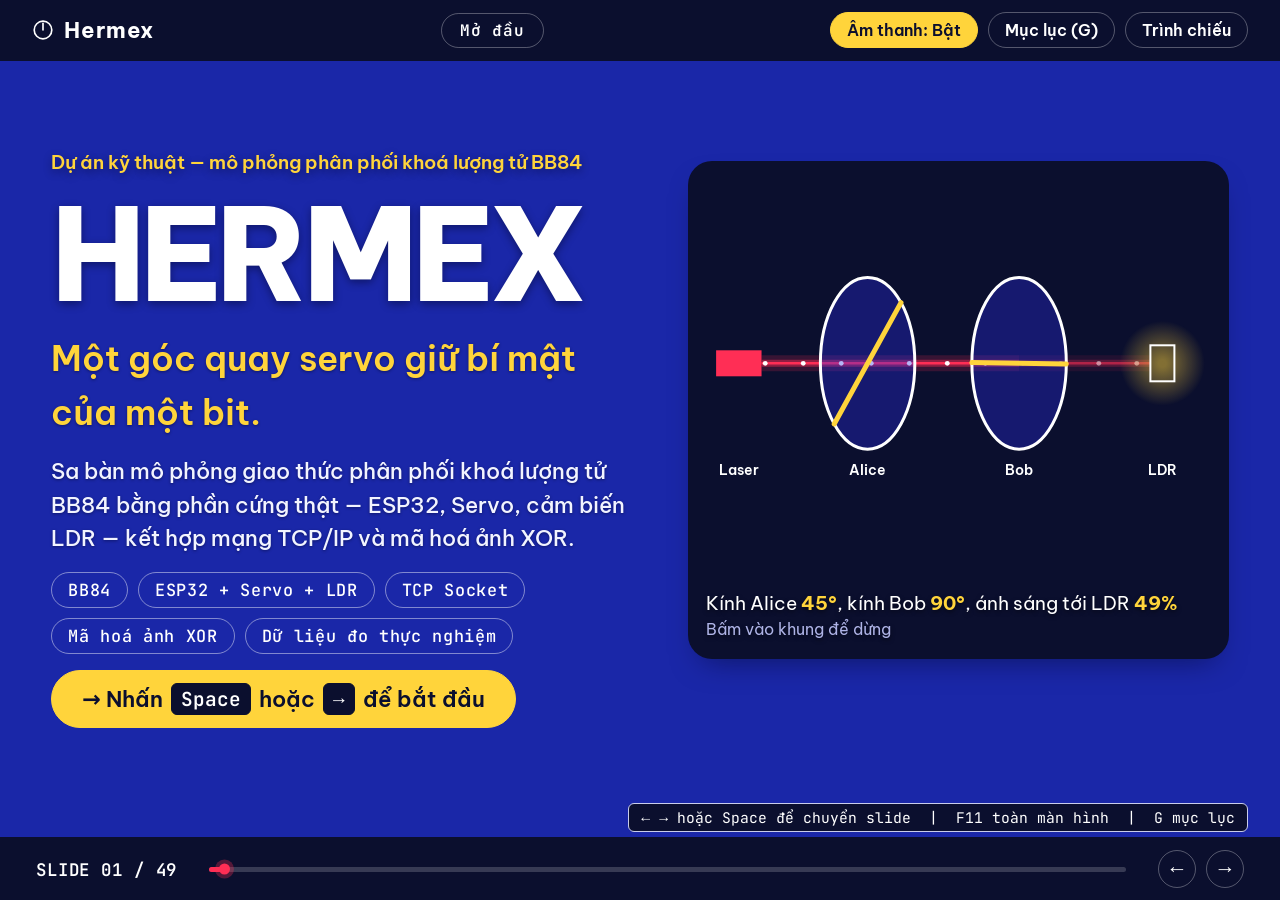
==== commit 179a7d7f: "New changes" ====
--- a/web/index.html
+++ b/web/index.html
@@ -34,7 +34,6 @@
       </svg>Hermex</div>
     <div class="section-hint" id="sectionHint" title="Mở mục lục" role="button" tabindex="0">Mở đầu</div>
     <div class="top-controls">
-      <a class="ctrl-btn story-link" href="kham-pha.html">Câu chuyện</a>
       <button class="ctrl-btn active" id="soundBtn">Âm thanh: Bật</button>
       <button class="ctrl-btn" id="agendaBtn" aria-haspopup="dialog">Mục lục (G)</button>
       <button class="ctrl-btn" id="presentBtn">Trình chiếu</button>
@@ -44,10 +43,10 @@
   <div class="deck" id="deck">
     <!-- ===== SLIDE 01 ===== -->
     <section class="slide slide-cover active" data-section="Mở đầu" data-cover>
-      <div class="optics" aria-label="Mô phỏng định luật Malus: rê chuột để xoay kính của Bob">
+      <div class="optics" aria-label="Mô phỏng định luật Malus: kính của Bob tự quay, bấm để dừng hoặc chạy tiếp">
         <canvas id="opticsCanvas"></canvas>
         <p class="optics-read">Kính Alice <b id="opA">45°</b>, kính Bob <b id="opB">45°</b>, ánh sáng tới LDR <b id="opI">100%</b></p>
-        <p class="optics-tip">Rê chuột hoặc chạm để xoay kính của Bob</p>
+        <p class="optics-tip">Bấm vào khung để dừng</p>
       </div>
       <div class="eyebrow" style="justify-content:center; font-size:1rem; letter-spacing:.2em;">Dự án kỹ thuật — mô phỏng
         phân phối khoá lượng tử BB84</div>
@@ -186,7 +185,7 @@
       <div class="eyebrow">Các phương án đã xem xét</div>
       <h2 class="slide-title">Ba hướng tiếp cận, <em>một phương án được chọn</em></h2>
       <div class="cmp-wrap">
-        <table class="cmp-table">
+        <table class="cmp-table t-options">
           <thead>
             <tr><th>Phương án</th><th>Độ trung thực vật lý</th><th>Chi phí và khả năng chế tạo</th><th>Khả năng quan sát</th><th>Quyết định</th></tr>
           </thead>
@@ -225,7 +224,7 @@
       <div class="eyebrow">Phạm vi của mô hình</div>
       <h2 class="slide-title">Mô phỏng <em>logic</em> của BB84, không phải QKD đơn photon</h2>
       <div class="cmp-wrap">
-        <table class="cmp-table">
+        <table class="cmp-table t-scope">
           <thead>
             <tr><th>Nội dung</th><th>QKD thật</th><th>Hermex</th></tr>
           </thead>
@@ -516,40 +515,16 @@
     <section class="slide" data-section="Sơ đồ kỹ thuật">
       <div class="eyebrow">Sơ đồ kỹ thuật 4 / 5</div>
       <h2 class="slide-title">Ba kịch bản thiết kế: <em>bình thường, hacker, sương mù</em></h2>
-      <div class="diagram-frame">
-        <svg viewBox="0 0 680 270" style="width:100%; max-width:640px; display:block; margin:0 auto;">
-          <rect x="40" y="18" width="180" height="42" rx="8" fill="var(--safe-bg)" />
-          <text class="svg-th" x="130" y="43" text-anchor="middle" font-size="16.2" fill="var(--safe)">bình thường</text>
-          <rect x="240" y="18" width="180" height="42" rx="8" fill="var(--danger-bg)" />
-          <text class="svg-th" x="330" y="43" text-anchor="middle" font-size="16.2" fill="var(--danger)">có hacker (Eve)</text>
-          <rect x="440" y="18" width="180" height="42" rx="8" fill="var(--accent-pale)" />
-          <text class="svg-th" x="530" y="43" text-anchor="middle" font-size="15.1" fill="var(--accent-deep)">sương
-            mù</text>
-
-          <line x1="40" y1="82" x2="620" y2="82" stroke="var(--line)" />
-          <text class="svg-mono" x="40" y="77" font-size="15.9" fill="var(--ink-mute)">cường độ LDR</text>
-          <text x="130" y="106" text-anchor="middle" font-size="15.1" fill="var(--ink)">ổn định</text>
-          <text x="330" y="106" text-anchor="middle" font-size="15.1" fill="var(--ink)">ổn định</text>
-          <text x="530" y="106" text-anchor="middle" font-size="15.1" fill="var(--ink)">sụt giảm mạnh</text>
-
-          <line x1="40" y1="130" x2="620" y2="130" stroke="var(--line)" />
-          <text class="svg-mono" x="40" y="125" font-size="15.9" fill="var(--ink-mute)">góc phân cực</text>
-          <text x="130" y="154" text-anchor="middle" font-size="15.1" fill="var(--ink)">giữ nguyên</text>
-          <text x="330" y="154" text-anchor="middle" font-size="15.1" fill="var(--ink)">bị xáo trộn</text>
-          <text x="530" y="154" text-anchor="middle" font-size="15.1" fill="var(--ink)">mất phân cực</text>
-
-          <line x1="40" y1="178" x2="620" y2="178" stroke="var(--line)" />
-          <text class="svg-mono" x="40" y="173" font-size="15.9" fill="var(--ink-mute)">QBER</text>
-          <text x="130" y="202" text-anchor="middle" font-size="15.1" fill="var(--ink)">~0%</text>
-          <text x="330" y="202" text-anchor="middle" font-size="15.1" fill="var(--ink)">&gt; 11%</text>
-          <text x="530" y="202" text-anchor="middle" font-size="15.1" fill="var(--ink)">không tính được</text>
-
-          <line x1="40" y1="226" x2="620" y2="226" stroke="var(--line)" />
-          <text class="svg-mono" x="40" y="221" font-size="15.9" fill="var(--ink-mute)">phản ứng hệ thống</text>
-          <text x="130" y="250" text-anchor="middle" font-size="15.1" fill="var(--ink)">truyền ảnh</text>
-          <text x="330" y="250" text-anchor="middle" font-size="15.1" fill="var(--ink)">huỷ khoá</text>
-          <text x="530" y="250" text-anchor="middle" font-size="15.1" fill="var(--ink)">từ chối tín hiệu</text>
-        </svg>
+      <div class="cmp-wrap">
+        <table class="cmp-table t-scen">
+          <thead><tr><th scope="col">Dấu hiệu</th><th scope="col"><span class="tag ok">bình thường</span></th><th scope="col"><span class="tag bad">có hacker (Eve)</span></th><th scope="col"><span class="tag fog">sương mù</span></th></tr></thead>
+          <tbody>
+            <tr><th scope="row">Cường độ LDR</th><td>ổn định</td><td>ổn định</td><td>sụt giảm mạnh</td></tr>
+            <tr><th scope="row">Góc phân cực</th><td>giữ nguyên</td><td>bị xáo trộn</td><td>mất phân cực</td></tr>
+            <tr><th scope="row">QBER</th><td>~0%</td><td>&gt; 11%</td><td>không tính được</td></tr>
+            <tr><th scope="row">Phản ứng hệ thống</th><td>truyền ảnh</td><td>huỷ khoá</td><td>từ chối tín hiệu</td></tr>
+          </tbody>
+        </table>
       </div>
       <p class="fig-caption">Hình do nhóm tự vẽ. Kịch bản hacker được kiểm chứng bằng mô phỏng phần mềm; sa bàn đã có module phun sương cho kịch bản sương mù nhưng chưa có số liệu đo riêng.</p>
       <div class="callout">Hệ thống có <strong>hai lớp kiểm tra độc lập</strong>: cường độ tín hiệu (bắt lỗi thời tiết,
@@ -910,8 +885,19 @@
     </section>
 
     <!-- ===== SLIDE 29 ===== -->
-    <section class="slide slide-stub" data-section="Chế tạo & thử nghiệm">
-      <h2 class="slide-title">Kết quả hiệu chuẩn ngưỡng LDR</h2>
+    <section class="slide slide-cal" data-section="Chế tạo &amp; thử nghiệm">
+      <div class="eyebrow">Hiệu chuẩn</div>
+      <h2 class="slide-title">Kết quả hiệu chuẩn <em>ngưỡng LDR</em></h2>
+      <figure class="cal-fig">
+        <svg viewBox="0 0 1000 234" role="img" aria-label="Giá trị ADC ở góc trùng và góc vuông của ba bộ đo, kèm ngưỡng của từng bộ. Hai nhóm điểm chồng lên nhau nhiều."><text x="0" y="39" font-size="19" font-weight="700">Nền, tắt laser</text><circle cx="533.7" cy="19.5" r="3.6" fill="#1F2FBF" fill-opacity=".55"/><circle cx="464.9" cy="17.1" r="3.6" fill="#1F2FBF" fill-opacity=".55"/><circle cx="432.4" cy="24.1" r="3.6" fill="#1F2FBF" fill-opacity=".55"/><circle cx="413.2" cy="16.0" r="3.6" fill="#1F2FBF" fill-opacity=".55"/><circle cx="455.9" cy="22.5" r="3.6" fill="#1F2FBF" fill-opacity=".55"/><circle cx="438.8" cy="20.1" r="3.6" fill="#1F2FBF" fill-opacity=".55"/><circle cx="475.1" cy="15.8" r="3.6" fill="#1F2FBF" fill-opacity=".55"/><circle cx="446.3" cy="22.1" r="3.6" fill="#1F2FBF" fill-opacity=".55"/><circle cx="455.9" cy="15.5" r="3.6" fill="#1F2FBF" fill-opacity=".55"/><circle cx="475.6" cy="21.1" r="3.6" fill="#1F2FBF" fill-opacity=".55"/><circle cx="456.4" cy="16.0" r="3.6" fill="#1F2FBF" fill-opacity=".55"/><circle cx="488.4" cy="16.3" r="3.6" fill="#1F2FBF" fill-opacity=".55"/><circle cx="541.7" cy="20.9" r="3.6" fill="#1F2FBF" fill-opacity=".55"/><circle cx="492.7" cy="26.6" r="3.6" fill="#1F2FBF" fill-opacity=".55"/><circle cx="499.1" cy="16.7" r="3.6" fill="#1F2FBF" fill-opacity=".55"/><circle cx="492.1" cy="18.1" r="3.6" fill="#1F2FBF" fill-opacity=".55"/><circle cx="557.7" cy="23.8" r="3.6" fill="#1F2FBF" fill-opacity=".55"/><circle cx="526.3" cy="28.3" r="3.6" fill="#1F2FBF" fill-opacity=".55"/><circle cx="484.1" cy="23.1" r="3.6" fill="#1F2FBF" fill-opacity=".55"/><circle cx="475.1" cy="20.6" r="3.6" fill="#1F2FBF" fill-opacity=".55"/><circle cx="357.2" cy="28.7" r="3.6" fill="#1F2FBF" fill-opacity=".55"/><circle cx="362.0" cy="15.7" r="3.6" fill="#1F2FBF" fill-opacity=".55"/><circle cx="357.2" cy="27.0" r="3.6" fill="#1F2FBF" fill-opacity=".55"/><circle cx="362.0" cy="19.1" r="3.6" fill="#1F2FBF" fill-opacity=".55"/><circle cx="363.6" cy="17.0" r="3.6" fill="#1F2FBF" fill-opacity=".55"/><circle cx="365.2" cy="16.6" r="3.6" fill="#1F2FBF" fill-opacity=".55"/><circle cx="370.5" cy="19.3" r="3.6" fill="#1F2FBF" fill-opacity=".55"/><circle cx="365.2" cy="26.4" r="3.6" fill="#1F2FBF" fill-opacity=".55"/><circle cx="371.6" cy="17.5" r="3.6" fill="#1F2FBF" fill-opacity=".55"/><circle cx="370.0" cy="23.1" r="3.6" fill="#1F2FBF" fill-opacity=".55"/><circle cx="365.2" cy="23.9" r="3.6" fill="#1F2FBF" fill-opacity=".55"/><circle cx="366.3" cy="20.2" r="3.6" fill="#1F2FBF" fill-opacity=".55"/><circle cx="363.1" cy="22.7" r="3.6" fill="#1F2FBF" fill-opacity=".55"/><circle cx="363.1" cy="15.9" r="3.6" fill="#1F2FBF" fill-opacity=".55"/><circle cx="371.1" cy="15.8" r="3.6" fill="#1F2FBF" fill-opacity=".55"/><circle cx="372.1" cy="17.9" r="3.6" fill="#1F2FBF" fill-opacity=".55"/><circle cx="371.6" cy="24.5" r="3.6" fill="#1F2FBF" fill-opacity=".55"/><circle cx="373.7" cy="21.0" r="3.6" fill="#1F2FBF" fill-opacity=".55"/><circle cx="371.6" cy="19.4" r="3.6" fill="#1F2FBF" fill-opacity=".55"/><circle cx="370.5" cy="23.2" r="3.6" fill="#1F2FBF" fill-opacity=".55"/><circle cx="356.7" cy="21.3" r="3.6" fill="#1F2FBF" fill-opacity=".55"/><circle cx="362.0" cy="19.2" r="3.6" fill="#1F2FBF" fill-opacity=".55"/><circle cx="361.5" cy="26.1" r="3.6" fill="#1F2FBF" fill-opacity=".55"/><circle cx="356.7" cy="24.8" r="3.6" fill="#1F2FBF" fill-opacity=".55"/><circle cx="353.5" cy="18.4" r="3.6" fill="#1F2FBF" fill-opacity=".55"/><circle cx="346.5" cy="23.0" r="3.6" fill="#1F2FBF" fill-opacity=".55"/><circle cx="355.1" cy="22.4" r="3.6" fill="#1F2FBF" fill-opacity=".55"/><circle cx="356.1" cy="27.3" r="3.6" fill="#1F2FBF" fill-opacity=".55"/><circle cx="354.5" cy="25.2" r="3.6" fill="#1F2FBF" fill-opacity=".55"/><circle cx="362.0" cy="19.0" r="3.6" fill="#1F2FBF" fill-opacity=".55"/><circle cx="360.9" cy="28.7" r="3.6" fill="#1F2FBF" fill-opacity=".55"/><circle cx="347.1" cy="16.7" r="3.6" fill="#1F2FBF" fill-opacity=".55"/><circle cx="354.5" cy="20.9" r="3.6" fill="#1F2FBF" fill-opacity=".55"/><circle cx="353.5" cy="25.6" r="3.6" fill="#1F2FBF" fill-opacity=".55"/><circle cx="355.6" cy="17.1" r="3.6" fill="#1F2FBF" fill-opacity=".55"/><circle cx="357.2" cy="21.8" r="3.6" fill="#1F2FBF" fill-opacity=".55"/><circle cx="356.7" cy="15.5" r="3.6" fill="#1F2FBF" fill-opacity=".55"/><circle cx="356.7" cy="24.4" r="3.6" fill="#1F2FBF" fill-opacity=".55"/><circle cx="379.6" cy="25.7" r="3.6" fill="#1F2FBF" fill-opacity=".55"/><circle cx="423.9" cy="23.0" r="3.6" fill="#1F2FBF" fill-opacity=".55"/><circle cx="413.7" cy="27.3" r="3.6" fill="#1F2FBF" fill-opacity=".55"/><circle cx="413.7" cy="19.4" r="3.6" fill="#1F2FBF" fill-opacity=".55"/><circle cx="396.7" cy="24.7" r="3.6" fill="#1F2FBF" fill-opacity=".55"/><circle cx="390.3" cy="23.3" r="3.6" fill="#1F2FBF" fill-opacity=".55"/><circle cx="389.7" cy="23.1" r="3.6" fill="#1F2FBF" fill-opacity=".55"/><circle cx="390.3" cy="21.4" r="3.6" fill="#1F2FBF" fill-opacity=".55"/><circle cx="395.6" cy="26.8" r="3.6" fill="#1F2FBF" fill-opacity=".55"/><circle cx="396.7" cy="28.2" r="3.6" fill="#1F2FBF" fill-opacity=".55"/><circle cx="398.8" cy="21.6" r="3.6" fill="#1F2FBF" fill-opacity=".55"/><circle cx="404.7" cy="24.3" r="3.6" fill="#1F2FBF" fill-opacity=".55"/><circle cx="406.8" cy="15.8" r="3.6" fill="#1F2FBF" fill-opacity=".55"/><circle cx="412.7" cy="24.8" r="3.6" fill="#1F2FBF" fill-opacity=".55"/><circle cx="407.9" cy="24.1" r="3.6" fill="#1F2FBF" fill-opacity=".55"/><circle cx="397.2" cy="28.9" r="3.6" fill="#1F2FBF" fill-opacity=".55"/><circle cx="396.1" cy="26.5" r="3.6" fill="#1F2FBF" fill-opacity=".55"/><circle cx="407.9" cy="19.0" r="3.6" fill="#1F2FBF" fill-opacity=".55"/><circle cx="422.3" cy="20.4" r="3.6" fill="#1F2FBF" fill-opacity=".55"/><circle cx="423.3" cy="24.4" r="3.6" fill="#1F2FBF" fill-opacity=".55"/><circle cx="405.7" cy="15.3" r="3.6" fill="#1F2FBF" fill-opacity=".55"/><circle cx="399.3" cy="21.5" r="3.6" fill="#1F2FBF" fill-opacity=".55"/><circle cx="493.7" cy="41.4" r="3.6" fill="#B00E37" fill-opacity=".55"/><circle cx="594.0" cy="40.6" r="3.6" fill="#B00E37" fill-opacity=".55"/><circle cx="575.3" cy="39.8" r="3.6" fill="#B00E37" fill-opacity=".55"/><circle cx="498.0" cy="49.8" r="3.6" fill="#B00E37" fill-opacity=".55"/><circle cx="473.5" cy="40.8" r="3.6" fill="#B00E37" fill-opacity=".55"/><circle cx="449.5" cy="42.5" r="3.6" fill="#B00E37" fill-opacity=".55"/><circle cx="425.5" cy="44.5" r="3.6" fill="#B00E37" fill-opacity=".55"/><circle cx="406.8" cy="51.2" r="3.6" fill="#B00E37" fill-opacity=".55"/><circle cx="397.2" cy="40.1" r="3.6" fill="#B00E37" fill-opacity=".55"/><circle cx="397.7" cy="45.3" r="3.6" fill="#B00E37" fill-opacity=".55"/><circle cx="397.7" cy="46.7" r="3.6" fill="#B00E37" fill-opacity=".55"/><circle cx="390.3" cy="51.4" r="3.6" fill="#B00E37" fill-opacity=".55"/><circle cx="398.3" cy="50.5" r="3.6" fill="#B00E37" fill-opacity=".55"/><circle cx="398.8" cy="51.1" r="3.6" fill="#B00E37" fill-opacity=".55"/><circle cx="414.3" cy="42.9" r="3.6" fill="#B00E37" fill-opacity=".55"/><circle cx="484.7" cy="44.8" r="3.6" fill="#B00E37" fill-opacity=".55"/><circle cx="890.5" cy="44.0" r="3.6" fill="#B00E37" fill-opacity=".55"/><circle cx="970.0" cy="51.4" r="3.6" fill="#B00E37" fill-opacity=".55"/><circle cx="970.0" cy="52.4" r="3.6" fill="#B00E37" fill-opacity=".55"/><circle cx="970.0" cy="41.1" r="3.6" fill="#B00E37" fill-opacity=".55"/><circle cx="451.6" cy="41.5" r="3.6" fill="#B00E37" fill-opacity=".55"/><circle cx="451.1" cy="42.2" r="3.6" fill="#B00E37" fill-opacity=".55"/><circle cx="456.4" cy="42.3" r="3.6" fill="#B00E37" fill-opacity=".55"/><circle cx="458.0" cy="45.8" r="3.6" fill="#B00E37" fill-opacity=".55"/><circle cx="584.4" cy="47.2" r="3.6" fill="#B00E37" fill-opacity=".55"/><circle cx="491.6" cy="42.7" r="3.6" fill="#B00E37" fill-opacity=".55"/><circle cx="491.6" cy="39.1" r="3.6" fill="#B00E37" fill-opacity=".55"/><circle cx="508.1" cy="44.9" r="3.6" fill="#B00E37" fill-opacity=".55"/><circle cx="534.3" cy="44.2" r="3.6" fill="#B00E37" fill-opacity=".55"/><circle cx="509.2" cy="46.9" r="3.6" fill="#B00E37" fill-opacity=".55"/><circle cx="566.3" cy="52.3" r="3.6" fill="#B00E37" fill-opacity=".55"/><circle cx="644.1" cy="48.7" r="3.6" fill="#B00E37" fill-opacity=".55"/><circle cx="457.5" cy="46.2" r="3.6" fill="#B00E37" fill-opacity=".55"/><circle cx="370.5" cy="47.6" r="3.6" fill="#B00E37" fill-opacity=".55"/><circle cx="373.7" cy="48.5" r="3.6" fill="#B00E37" fill-opacity=".55"/><circle cx="365.2" cy="39.8" r="3.6" fill="#B00E37" fill-opacity=".55"/><circle cx="380.7" cy="51.6" r="3.6" fill="#B00E37" fill-opacity=".55"/><circle cx="374.3" cy="49.9" r="3.6" fill="#B00E37" fill-opacity=".55"/><circle cx="387.6" cy="51.2" r="3.6" fill="#B00E37" fill-opacity=".55"/><circle cx="406.8" cy="50.2" r="3.6" fill="#B00E37" fill-opacity=".55"/><circle cx="464.9" cy="44.5" r="3.6" fill="#B00E37" fill-opacity=".55"/><circle cx="499.6" cy="44.6" r="3.6" fill="#B00E37" fill-opacity=".55"/><circle cx="477.2" cy="40.4" r="3.6" fill="#B00E37" fill-opacity=".55"/><circle cx="483.1" cy="47.9" r="3.6" fill="#B00E37" fill-opacity=".55"/><circle cx="490.0" cy="39.9" r="3.6" fill="#B00E37" fill-opacity=".55"/><circle cx="472.9" cy="39.9" r="3.6" fill="#B00E37" fill-opacity=".55"/><circle cx="463.9" cy="41.9" r="3.6" fill="#B00E37" fill-opacity=".55"/><circle cx="457.5" cy="41.3" r="3.6" fill="#B00E37" fill-opacity=".55"/><circle cx="475.1" cy="43.8" r="3.6" fill="#B00E37" fill-opacity=".55"/><circle cx="485.7" cy="39.7" r="3.6" fill="#B00E37" fill-opacity=".55"/><circle cx="516.1" cy="39.0" r="3.6" fill="#B00E37" fill-opacity=".55"/><circle cx="474.0" cy="41.1" r="3.6" fill="#B00E37" fill-opacity=".55"/><circle cx="493.2" cy="40.4" r="3.6" fill="#B00E37" fill-opacity=".55"/><circle cx="525.2" cy="44.1" r="3.6" fill="#B00E37" fill-opacity=".55"/><circle cx="511.3" cy="39.4" r="3.6" fill="#B00E37" fill-opacity=".55"/><circle cx="511.3" cy="51.2" r="3.6" fill="#B00E37" fill-opacity=".55"/><circle cx="517.7" cy="47.6" r="3.6" fill="#B00E37" fill-opacity=".55"/><circle cx="508.1" cy="41.1" r="3.6" fill="#B00E37" fill-opacity=".55"/><circle cx="501.7" cy="42.5" r="3.6" fill="#B00E37" fill-opacity=".55"/><circle cx="500.1" cy="43.9" r="3.6" fill="#B00E37" fill-opacity=".55"/><circle cx="363.6" cy="44.1" r="3.6" fill="#B00E37" fill-opacity=".55"/><circle cx="372.1" cy="40.7" r="3.6" fill="#B00E37" fill-opacity=".55"/><circle cx="370.5" cy="50.9" r="3.6" fill="#B00E37" fill-opacity=".55"/><circle cx="372.1" cy="52.9" r="3.6" fill="#B00E37" fill-opacity=".55"/><circle cx="371.1" cy="45.5" r="3.6" fill="#B00E37" fill-opacity=".55"/><circle cx="371.6" cy="45.8" r="3.6" fill="#B00E37" fill-opacity=".55"/><circle cx="365.2" cy="40.2" r="3.6" fill="#B00E37" fill-opacity=".55"/><circle cx="362.0" cy="40.4" r="3.6" fill="#B00E37" fill-opacity=".55"/><circle cx="356.7" cy="43.8" r="3.6" fill="#B00E37" fill-opacity=".55"/><circle cx="354.0" cy="42.7" r="3.6" fill="#B00E37" fill-opacity=".55"/><circle cx="362.0" cy="50.6" r="3.6" fill="#B00E37" fill-opacity=".55"/><circle cx="362.5" cy="41.3" r="3.6" fill="#B00E37" fill-opacity=".55"/><circle cx="355.6" cy="39.3" r="3.6" fill="#B00E37" fill-opacity=".55"/><circle cx="355.1" cy="52.3" r="3.6" fill="#B00E37" fill-opacity=".55"/><circle cx="356.1" cy="46.4" r="3.6" fill="#B00E37" fill-opacity=".55"/><circle cx="356.1" cy="41.1" r="3.6" fill="#B00E37" fill-opacity=".55"/><circle cx="361.5" cy="46.6" r="3.6" fill="#B00E37" fill-opacity=".55"/><circle cx="363.6" cy="39.4" r="3.6" fill="#B00E37" fill-opacity=".55"/><circle cx="356.7" cy="46.4" r="3.6" fill="#B00E37" fill-opacity=".55"/><circle cx="357.2" cy="52.7" r="3.6" fill="#B00E37" fill-opacity=".55"/><line x1="423.5" x2="423.5" y1="8" y2="60" stroke="#080B33" stroke-width="3" stroke-dasharray="6 4"/><line x1="0" x2="1000" y1="68" y2="68" stroke="#080B33" stroke-opacity=".18"/><text x="0" y="107" font-size="19" font-weight="700">Laser, lần 1</text><circle cx="285.2" cy="95.1" r="3.6" fill="#1F2FBF" fill-opacity=".55"/><circle cx="219.6" cy="92.7" r="3.6" fill="#1F2FBF" fill-opacity=".55"/><circle cx="236.1" cy="86.7" r="3.6" fill="#1F2FBF" fill-opacity=".55"/><circle cx="438.8" cy="88.1" r="3.6" fill="#1F2FBF" fill-opacity=".55"/><circle cx="446.8" cy="85.3" r="3.6" fill="#1F2FBF" fill-opacity=".55"/><circle cx="261.7" cy="93.8" r="3.6" fill="#1F2FBF" fill-opacity=".55"/><circle cx="233.5" cy="90.5" r="3.6" fill="#1F2FBF" fill-opacity=".55"/><circle cx="227.1" cy="93.9" r="3.6" fill="#1F2FBF" fill-opacity=".55"/><circle cx="244.7" cy="87.6" r="3.6" fill="#1F2FBF" fill-opacity=".55"/><circle cx="243.6" cy="86.1" r="3.6" fill="#1F2FBF" fill-opacity=".55"/><circle cx="250.5" cy="94.4" r="3.6" fill="#1F2FBF" fill-opacity=".55"/><circle cx="242.5" cy="96.8" r="3.6" fill="#1F2FBF" fill-opacity=".55"/><circle cx="279.9" cy="94.9" r="3.6" fill="#1F2FBF" fill-opacity=".55"/><circle cx="227.6" cy="94.3" r="3.6" fill="#1F2FBF" fill-opacity=".55"/><circle cx="319.3" cy="94.5" r="3.6" fill="#1F2FBF" fill-opacity=".55"/><circle cx="329.5" cy="93.4" r="3.6" fill="#1F2FBF" fill-opacity=".55"/><circle cx="320.9" cy="86.2" r="3.6" fill="#1F2FBF" fill-opacity=".55"/><circle cx="372.7" cy="90.2" r="3.6" fill="#1F2FBF" fill-opacity=".55"/><circle cx="475.6" cy="88.0" r="3.6" fill="#1F2FBF" fill-opacity=".55"/><circle cx="577.5" cy="83.4" r="3.6" fill="#1F2FBF" fill-opacity=".55"/><circle cx="527.9" cy="83.4" r="3.6" fill="#1F2FBF" fill-opacity=".55"/><circle cx="510.8" cy="86.9" r="3.6" fill="#1F2FBF" fill-opacity=".55"/><circle cx="532.7" cy="86.6" r="3.6" fill="#1F2FBF" fill-opacity=".55"/><circle cx="543.9" cy="92.7" r="3.6" fill="#1F2FBF" fill-opacity=".55"/><circle cx="536.4" cy="96.4" r="3.6" fill="#1F2FBF" fill-opacity=".55"/><circle cx="579.1" cy="89.3" r="3.6" fill="#1F2FBF" fill-opacity=".55"/><circle cx="600.9" cy="96.1" r="3.6" fill="#1F2FBF" fill-opacity=".55"/><circle cx="622.3" cy="96.8" r="3.6" fill="#1F2FBF" fill-opacity=".55"/><circle cx="629.2" cy="96.4" r="3.6" fill="#1F2FBF" fill-opacity=".55"/><circle cx="637.7" cy="88.1" r="3.6" fill="#1F2FBF" fill-opacity=".55"/><circle cx="643.1" cy="86.1" r="3.6" fill="#1F2FBF" fill-opacity=".55"/><circle cx="653.2" cy="86.2" r="3.6" fill="#1F2FBF" fill-opacity=".55"/><circle cx="643.6" cy="85.8" r="3.6" fill="#1F2FBF" fill-opacity=".55"/><circle cx="664.9" cy="85.9" r="3.6" fill="#1F2FBF" fill-opacity=".55"/><circle cx="620.7" cy="91.7" r="3.6" fill="#1F2FBF" fill-opacity=".55"/><circle cx="627.1" cy="95.6" r="3.6" fill="#1F2FBF" fill-opacity=".55"/><circle cx="613.7" cy="94.8" r="3.6" fill="#1F2FBF" fill-opacity=".55"/><circle cx="576.4" cy="89.7" r="3.6" fill="#1F2FBF" fill-opacity=".55"/><circle cx="550.8" cy="92.1" r="3.6" fill="#1F2FBF" fill-opacity=".55"/><circle cx="501.7" cy="94.2" r="3.6" fill="#1F2FBF" fill-opacity=".55"/><circle cx="363.1" cy="84.2" r="3.6" fill="#1F2FBF" fill-opacity=".55"/><circle cx="390.8" cy="92.2" r="3.6" fill="#1F2FBF" fill-opacity=".55"/><circle cx="388.7" cy="95.7" r="3.6" fill="#1F2FBF" fill-opacity=".55"/><circle cx="416.4" cy="94.0" r="3.6" fill="#1F2FBF" fill-opacity=".55"/><circle cx="424.4" cy="93.5" r="3.6" fill="#1F2FBF" fill-opacity=".55"/><circle cx="447.9" cy="89.7" r="3.6" fill="#1F2FBF" fill-opacity=".55"/><circle cx="449.5" cy="85.5" r="3.6" fill="#1F2FBF" fill-opacity=".55"/><circle cx="441.5" cy="94.0" r="3.6" fill="#1F2FBF" fill-opacity=".55"/><circle cx="439.9" cy="87.7" r="3.6" fill="#1F2FBF" fill-opacity=".55"/><circle cx="447.3" cy="94.2" r="3.6" fill="#1F2FBF" fill-opacity=".55"/><circle cx="463.9" cy="96.6" r="3.6" fill="#1F2FBF" fill-opacity=".55"/><circle cx="476.1" cy="88.5" r="3.6" fill="#1F2FBF" fill-opacity=".55"/><circle cx="484.7" cy="88.6" r="3.6" fill="#1F2FBF" fill-opacity=".55"/><circle cx="485.7" cy="96.3" r="3.6" fill="#1F2FBF" fill-opacity=".55"/><circle cx="490.5" cy="93.1" r="3.6" fill="#1F2FBF" fill-opacity=".55"/><circle cx="508.1" cy="85.4" r="3.6" fill="#1F2FBF" fill-opacity=".55"/><circle cx="526.8" cy="84.8" r="3.6" fill="#1F2FBF" fill-opacity=".55"/><circle cx="544.9" cy="85.1" r="3.6" fill="#1F2FBF" fill-opacity=".55"/><circle cx="559.9" cy="95.7" r="3.6" fill="#1F2FBF" fill-opacity=".55"/><circle cx="557.7" cy="94.3" r="3.6" fill="#1F2FBF" fill-opacity=".55"/><circle cx="637.7" cy="85.0" r="3.6" fill="#1F2FBF" fill-opacity=".55"/><circle cx="644.7" cy="94.6" r="3.6" fill="#1F2FBF" fill-opacity=".55"/><circle cx="647.9" cy="96.7" r="3.6" fill="#1F2FBF" fill-opacity=".55"/><circle cx="638.3" cy="92.2" r="3.6" fill="#1F2FBF" fill-opacity=".55"/><circle cx="660.7" cy="87.9" r="3.6" fill="#1F2FBF" fill-opacity=".55"/><circle cx="651.6" cy="90.7" r="3.6" fill="#1F2FBF" fill-opacity=".55"/><circle cx="645.2" cy="84.8" r="3.6" fill="#1F2FBF" fill-opacity=".55"/><circle cx="653.2" cy="83.2" r="3.6" fill="#1F2FBF" fill-opacity=".55"/><circle cx="653.7" cy="96.6" r="3.6" fill="#1F2FBF" fill-opacity=".55"/><circle cx="660.1" cy="92.1" r="3.6" fill="#1F2FBF" fill-opacity=".55"/><circle cx="662.8" cy="90.4" r="3.6" fill="#1F2FBF" fill-opacity=".55"/><circle cx="669.7" cy="96.1" r="3.6" fill="#1F2FBF" fill-opacity=".55"/><circle cx="645.7" cy="89.1" r="3.6" fill="#1F2FBF" fill-opacity=".55"/><circle cx="619.6" cy="95.2" r="3.6" fill="#1F2FBF" fill-opacity=".55"/><circle cx="464.9" cy="94.6" r="3.6" fill="#1F2FBF" fill-opacity=".55"/><circle cx="339.6" cy="86.0" r="3.6" fill="#1F2FBF" fill-opacity=".55"/><circle cx="379.6" cy="86.5" r="3.6" fill="#1F2FBF" fill-opacity=".55"/><circle cx="438.8" cy="87.1" r="3.6" fill="#1F2FBF" fill-opacity=".55"/><circle cx="490.0" cy="86.4" r="3.6" fill="#1F2FBF" fill-opacity=".55"/><circle cx="508.1" cy="91.2" r="3.6" fill="#1F2FBF" fill-opacity=".55"/><circle cx="798.3" cy="110.6" r="3.6" fill="#B00E37" fill-opacity=".55"/><circle cx="799.9" cy="112.9" r="3.6" fill="#B00E37" fill-opacity=".55"/><circle cx="799.9" cy="108.8" r="3.6" fill="#B00E37" fill-opacity=".55"/><circle cx="800.9" cy="119.7" r="3.6" fill="#B00E37" fill-opacity=".55"/><circle cx="798.8" cy="112.0" r="3.6" fill="#B00E37" fill-opacity=".55"/><circle cx="805.2" cy="113.4" r="3.6" fill="#B00E37" fill-opacity=".55"/><circle cx="806.3" cy="115.2" r="3.6" fill="#B00E37" fill-opacity=".55"/><circle cx="806.3" cy="119.7" r="3.6" fill="#B00E37" fill-opacity=".55"/><circle cx="806.8" cy="112.9" r="3.6" fill="#B00E37" fill-opacity=".55"/><circle cx="807.3" cy="119.8" r="3.6" fill="#B00E37" fill-opacity=".55"/><circle cx="807.9" cy="114.0" r="3.6" fill="#B00E37" fill-opacity=".55"/><circle cx="807.3" cy="114.4" r="3.6" fill="#B00E37" fill-opacity=".55"/><circle cx="807.3" cy="114.3" r="3.6" fill="#B00E37" fill-opacity=".55"/><circle cx="806.8" cy="107.3" r="3.6" fill="#B00E37" fill-opacity=".55"/><circle cx="807.3" cy="113.2" r="3.6" fill="#B00E37" fill-opacity=".55"/><circle cx="807.3" cy="109.6" r="3.6" fill="#B00E37" fill-opacity=".55"/><circle cx="807.9" cy="107.1" r="3.6" fill="#B00E37" fill-opacity=".55"/><circle cx="815.9" cy="118.2" r="3.6" fill="#B00E37" fill-opacity=".55"/><circle cx="772.1" cy="109.4" r="3.6" fill="#B00E37" fill-opacity=".55"/><circle cx="613.2" cy="113.6" r="3.6" fill="#B00E37" fill-opacity=".55"/><circle cx="466.0" cy="117.2" r="3.6" fill="#B00E37" fill-opacity=".55"/><circle cx="482.5" cy="114.8" r="3.6" fill="#B00E37" fill-opacity=".55"/><circle cx="482.5" cy="111.6" r="3.6" fill="#B00E37" fill-opacity=".55"/><circle cx="482.0" cy="114.3" r="3.6" fill="#B00E37" fill-opacity=".55"/><circle cx="475.1" cy="114.8" r="3.6" fill="#B00E37" fill-opacity=".55"/><circle cx="484.1" cy="118.0" r="3.6" fill="#B00E37" fill-opacity=".55"/><circle cx="485.2" cy="108.5" r="3.6" fill="#B00E37" fill-opacity=".55"/><circle cx="498.5" cy="114.8" r="3.6" fill="#B00E37" fill-opacity=".55"/><circle cx="500.7" cy="110.5" r="3.6" fill="#B00E37" fill-opacity=".55"/><circle cx="499.6" cy="110.9" r="3.6" fill="#B00E37" fill-opacity=".55"/><circle cx="510.3" cy="117.8" r="3.6" fill="#B00E37" fill-opacity=".55"/><circle cx="508.7" cy="114.1" r="3.6" fill="#B00E37" fill-opacity=".55"/><circle cx="518.3" cy="114.9" r="3.6" fill="#B00E37" fill-opacity=".55"/><circle cx="524.1" cy="117.6" r="3.6" fill="#B00E37" fill-opacity=".55"/><circle cx="532.1" cy="119.8" r="3.6" fill="#B00E37" fill-opacity=".55"/><circle cx="558.8" cy="113.2" r="3.6" fill="#B00E37" fill-opacity=".55"/><circle cx="568.9" cy="115.6" r="3.6" fill="#B00E37" fill-opacity=".55"/><circle cx="549.7" cy="114.1" r="3.6" fill="#B00E37" fill-opacity=".55"/><circle cx="550.3" cy="114.2" r="3.6" fill="#B00E37" fill-opacity=".55"/><circle cx="550.3" cy="116.7" r="3.6" fill="#B00E37" fill-opacity=".55"/><circle cx="465.5" cy="113.3" r="3.6" fill="#B00E37" fill-opacity=".55"/><circle cx="476.1" cy="114.5" r="3.6" fill="#B00E37" fill-opacity=".55"/><circle cx="526.3" cy="113.7" r="3.6" fill="#B00E37" fill-opacity=".55"/><circle cx="494.3" cy="120.2" r="3.6" fill="#B00E37" fill-opacity=".55"/><circle cx="449.5" cy="116.8" r="3.6" fill="#B00E37" fill-opacity=".55"/><circle cx="412.7" cy="119.3" r="3.6" fill="#B00E37" fill-opacity=".55"/><circle cx="380.7" cy="120.2" r="3.6" fill="#B00E37" fill-opacity=".55"/><circle cx="388.7" cy="110.6" r="3.6" fill="#B00E37" fill-opacity=".55"/><circle cx="434.0" cy="114.8" r="3.6" fill="#B00E37" fill-opacity=".55"/><circle cx="442.5" cy="120.2" r="3.6" fill="#B00E37" fill-opacity=".55"/><circle cx="481.5" cy="118.8" r="3.6" fill="#B00E37" fill-opacity=".55"/><circle cx="476.1" cy="108.9" r="3.6" fill="#B00E37" fill-opacity=".55"/><circle cx="439.9" cy="108.7" r="3.6" fill="#B00E37" fill-opacity=".55"/><circle cx="414.3" cy="113.2" r="3.6" fill="#B00E37" fill-opacity=".55"/><circle cx="390.8" cy="108.0" r="3.6" fill="#B00E37" fill-opacity=".55"/><circle cx="364.7" cy="110.4" r="3.6" fill="#B00E37" fill-opacity=".55"/><circle cx="390.3" cy="108.0" r="3.6" fill="#B00E37" fill-opacity=".55"/><circle cx="396.1" cy="116.4" r="3.6" fill="#B00E37" fill-opacity=".55"/><circle cx="404.7" cy="118.0" r="3.6" fill="#B00E37" fill-opacity=".55"/><circle cx="381.2" cy="119.6" r="3.6" fill="#B00E37" fill-opacity=".55"/><circle cx="613.7" cy="109.2" r="3.6" fill="#B00E37" fill-opacity=".55"/><circle cx="618.5" cy="117.0" r="3.6" fill="#B00E37" fill-opacity=".55"/><circle cx="620.7" cy="116.2" r="3.6" fill="#B00E37" fill-opacity=".55"/><circle cx="620.1" cy="109.0" r="3.6" fill="#B00E37" fill-opacity=".55"/><circle cx="619.6" cy="119.4" r="3.6" fill="#B00E37" fill-opacity=".55"/><circle cx="620.1" cy="120.5" r="3.6" fill="#B00E37" fill-opacity=".55"/><circle cx="618.5" cy="110.1" r="3.6" fill="#B00E37" fill-opacity=".55"/><circle cx="620.1" cy="120.3" r="3.6" fill="#B00E37" fill-opacity=".55"/><circle cx="621.7" cy="112.6" r="3.6" fill="#B00E37" fill-opacity=".55"/><circle cx="626.5" cy="113.8" r="3.6" fill="#B00E37" fill-opacity=".55"/><circle cx="628.7" cy="120.9" r="3.6" fill="#B00E37" fill-opacity=".55"/><circle cx="635.1" cy="118.7" r="3.6" fill="#B00E37" fill-opacity=".55"/><circle cx="642.5" cy="109.3" r="3.6" fill="#B00E37" fill-opacity=".55"/><circle cx="636.1" cy="113.0" r="3.6" fill="#B00E37" fill-opacity=".55"/><circle cx="629.7" cy="114.2" r="3.6" fill="#B00E37" fill-opacity=".55"/><circle cx="626.5" cy="111.7" r="3.6" fill="#B00E37" fill-opacity=".55"/><circle cx="621.2" cy="109.7" r="3.6" fill="#B00E37" fill-opacity=".55"/><circle cx="621.2" cy="111.5" r="3.6" fill="#B00E37" fill-opacity=".55"/><circle cx="621.2" cy="117.1" r="3.6" fill="#B00E37" fill-opacity=".55"/><circle cx="629.7" cy="107.3" r="3.6" fill="#B00E37" fill-opacity=".55"/><line x1="548.0" x2="548.0" y1="76" y2="128" stroke="#080B33" stroke-width="3" stroke-dasharray="6 4"/><line x1="0" x2="1000" y1="136" y2="136" stroke="#080B33" stroke-opacity=".18"/><text x="0" y="175" font-size="19" font-weight="700">Laser, lần 2</text><circle cx="226.0" cy="158.8" r="3.6" fill="#1F2FBF" fill-opacity=".55"/><circle cx="226.5" cy="157.2" r="3.6" fill="#1F2FBF" fill-opacity=".55"/><circle cx="225.5" cy="151.3" r="3.6" fill="#1F2FBF" fill-opacity=".55"/><circle cx="224.9" cy="155.6" r="3.6" fill="#1F2FBF" fill-opacity=".55"/><circle cx="225.5" cy="159.7" r="3.6" fill="#1F2FBF" fill-opacity=".55"/><circle cx="220.1" cy="158.2" r="3.6" fill="#1F2FBF" fill-opacity=".55"/><circle cx="218.0" cy="151.9" r="3.6" fill="#1F2FBF" fill-opacity=".55"/><circle cx="226.5" cy="164.8" r="3.6" fill="#1F2FBF" fill-opacity=".55"/><circle cx="226.5" cy="162.0" r="3.6" fill="#1F2FBF" fill-opacity=".55"/><circle cx="226.5" cy="164.6" r="3.6" fill="#1F2FBF" fill-opacity=".55"/><circle cx="226.5" cy="152.5" r="3.6" fill="#1F2FBF" fill-opacity=".55"/><circle cx="226.0" cy="154.7" r="3.6" fill="#1F2FBF" fill-opacity=".55"/><circle cx="236.1" cy="151.6" r="3.6" fill="#1F2FBF" fill-opacity=".55"/><circle cx="229.7" cy="161.9" r="3.6" fill="#1F2FBF" fill-opacity=".55"/><circle cx="235.6" cy="154.8" r="3.6" fill="#1F2FBF" fill-opacity=".55"/><circle cx="236.1" cy="152.8" r="3.6" fill="#1F2FBF" fill-opacity=".55"/><circle cx="253.7" cy="156.9" r="3.6" fill="#1F2FBF" fill-opacity=".55"/><circle cx="267.6" cy="163.8" r="3.6" fill="#1F2FBF" fill-opacity=".55"/><circle cx="236.7" cy="162.5" r="3.6" fill="#1F2FBF" fill-opacity=".55"/><circle cx="237.2" cy="154.6" r="3.6" fill="#1F2FBF" fill-opacity=".55"/><circle cx="226.0" cy="153.1" r="3.6" fill="#1F2FBF" fill-opacity=".55"/><circle cx="226.5" cy="163.9" r="3.6" fill="#1F2FBF" fill-opacity=".55"/><circle cx="226.0" cy="159.0" r="3.6" fill="#1F2FBF" fill-opacity=".55"/><circle cx="226.0" cy="160.8" r="3.6" fill="#1F2FBF" fill-opacity=".55"/><circle cx="226.5" cy="152.3" r="3.6" fill="#1F2FBF" fill-opacity=".55"/><circle cx="227.1" cy="151.8" r="3.6" fill="#1F2FBF" fill-opacity=".55"/><circle cx="228.7" cy="160.6" r="3.6" fill="#1F2FBF" fill-opacity=".55"/><circle cx="227.6" cy="157.0" r="3.6" fill="#1F2FBF" fill-opacity=".55"/><circle cx="227.1" cy="152.0" r="3.6" fill="#1F2FBF" fill-opacity=".55"/><circle cx="226.5" cy="164.1" r="3.6" fill="#1F2FBF" fill-opacity=".55"/><circle cx="224.9" cy="159.9" r="3.6" fill="#1F2FBF" fill-opacity=".55"/><circle cx="226.0" cy="162.2" r="3.6" fill="#1F2FBF" fill-opacity=".55"/><circle cx="226.5" cy="152.2" r="3.6" fill="#1F2FBF" fill-opacity=".55"/><circle cx="227.1" cy="163.0" r="3.6" fill="#1F2FBF" fill-opacity=".55"/><circle cx="240.9" cy="151.9" r="3.6" fill="#1F2FBF" fill-opacity=".55"/><circle cx="226.0" cy="163.1" r="3.6" fill="#1F2FBF" fill-opacity=".55"/><circle cx="229.7" cy="157.4" r="3.6" fill="#1F2FBF" fill-opacity=".55"/><circle cx="235.6" cy="155.7" r="3.6" fill="#1F2FBF" fill-opacity=".55"/><circle cx="235.6" cy="158.7" r="3.6" fill="#1F2FBF" fill-opacity=".55"/><circle cx="235.6" cy="164.0" r="3.6" fill="#1F2FBF" fill-opacity=".55"/><circle cx="278.8" cy="154.8" r="3.6" fill="#1F2FBF" fill-opacity=".55"/><circle cx="278.3" cy="152.8" r="3.6" fill="#1F2FBF" fill-opacity=".55"/><circle cx="271.3" cy="158.4" r="3.6" fill="#1F2FBF" fill-opacity=".55"/><circle cx="262.8" cy="154.3" r="3.6" fill="#1F2FBF" fill-opacity=".55"/><circle cx="260.7" cy="152.5" r="3.6" fill="#1F2FBF" fill-opacity=".55"/><circle cx="252.7" cy="153.3" r="3.6" fill="#1F2FBF" fill-opacity=".55"/><circle cx="253.7" cy="151.7" r="3.6" fill="#1F2FBF" fill-opacity=".55"/><circle cx="244.7" cy="153.8" r="3.6" fill="#1F2FBF" fill-opacity=".55"/><circle cx="261.2" cy="155.4" r="3.6" fill="#1F2FBF" fill-opacity=".55"/><circle cx="255.3" cy="155.3" r="3.6" fill="#1F2FBF" fill-opacity=".55"/><circle cx="260.1" cy="161.6" r="3.6" fill="#1F2FBF" fill-opacity=".55"/><circle cx="260.1" cy="155.1" r="3.6" fill="#1F2FBF" fill-opacity=".55"/><circle cx="261.2" cy="158.0" r="3.6" fill="#1F2FBF" fill-opacity=".55"/><circle cx="261.7" cy="153.5" r="3.6" fill="#1F2FBF" fill-opacity=".55"/><circle cx="262.3" cy="155.9" r="3.6" fill="#1F2FBF" fill-opacity=".55"/><circle cx="262.3" cy="151.3" r="3.6" fill="#1F2FBF" fill-opacity=".55"/><circle cx="260.7" cy="154.5" r="3.6" fill="#1F2FBF" fill-opacity=".55"/><circle cx="261.7" cy="151.2" r="3.6" fill="#1F2FBF" fill-opacity=".55"/><circle cx="263.3" cy="161.3" r="3.6" fill="#1F2FBF" fill-opacity=".55"/><circle cx="259.6" cy="158.7" r="3.6" fill="#1F2FBF" fill-opacity=".55"/><circle cx="269.7" cy="153.7" r="3.6" fill="#1F2FBF" fill-opacity=".55"/><circle cx="276.1" cy="157.6" r="3.6" fill="#1F2FBF" fill-opacity=".55"/><circle cx="277.2" cy="164.1" r="3.6" fill="#1F2FBF" fill-opacity=".55"/><circle cx="269.7" cy="152.5" r="3.6" fill="#1F2FBF" fill-opacity=".55"/><circle cx="268.7" cy="162.5" r="3.6" fill="#1F2FBF" fill-opacity=".55"/><circle cx="269.2" cy="157.1" r="3.6" fill="#1F2FBF" fill-opacity=".55"/><circle cx="277.2" cy="157.9" r="3.6" fill="#1F2FBF" fill-opacity=".55"/><circle cx="270.8" cy="162.7" r="3.6" fill="#1F2FBF" fill-opacity=".55"/><circle cx="270.8" cy="156.5" r="3.6" fill="#1F2FBF" fill-opacity=".55"/><circle cx="277.7" cy="158.1" r="3.6" fill="#1F2FBF" fill-opacity=".55"/><circle cx="276.7" cy="160.6" r="3.6" fill="#1F2FBF" fill-opacity=".55"/><circle cx="271.3" cy="164.8" r="3.6" fill="#1F2FBF" fill-opacity=".55"/><circle cx="276.1" cy="155.8" r="3.6" fill="#1F2FBF" fill-opacity=".55"/><circle cx="270.8" cy="162.7" r="3.6" fill="#1F2FBF" fill-opacity=".55"/><circle cx="268.7" cy="160.9" r="3.6" fill="#1F2FBF" fill-opacity=".55"/><circle cx="270.8" cy="159.9" r="3.6" fill="#1F2FBF" fill-opacity=".55"/><circle cx="276.1" cy="156.7" r="3.6" fill="#1F2FBF" fill-opacity=".55"/><circle cx="277.2" cy="155.9" r="3.6" fill="#1F2FBF" fill-opacity=".55"/><circle cx="268.1" cy="151.8" r="3.6" fill="#1F2FBF" fill-opacity=".55"/><circle cx="268.7" cy="152.8" r="3.6" fill="#1F2FBF" fill-opacity=".55"/><circle cx="250.5" cy="176.0" r="3.6" fill="#B00E37" fill-opacity=".55"/><circle cx="250.5" cy="185.4" r="3.6" fill="#B00E37" fill-opacity=".55"/><circle cx="246.8" cy="178.6" r="3.6" fill="#B00E37" fill-opacity=".55"/><circle cx="251.1" cy="177.3" r="3.6" fill="#B00E37" fill-opacity=".55"/><circle cx="250.5" cy="176.2" r="3.6" fill="#B00E37" fill-opacity=".55"/><circle cx="243.6" cy="186.8" r="3.6" fill="#B00E37" fill-opacity=".55"/><circle cx="251.1" cy="187.2" r="3.6" fill="#B00E37" fill-opacity=".55"/><circle cx="252.1" cy="184.4" r="3.6" fill="#B00E37" fill-opacity=".55"/><circle cx="263.3" cy="178.9" r="3.6" fill="#B00E37" fill-opacity=".55"/><circle cx="251.1" cy="178.4" r="3.6" fill="#B00E37" fill-opacity=".55"/><circle cx="251.6" cy="179.1" r="3.6" fill="#B00E37" fill-opacity=".55"/><circle cx="251.1" cy="181.4" r="3.6" fill="#B00E37" fill-opacity=".55"/><circle cx="262.8" cy="177.2" r="3.6" fill="#B00E37" fill-opacity=".55"/><circle cx="252.7" cy="181.2" r="3.6" fill="#B00E37" fill-opacity=".55"/><circle cx="259.1" cy="178.7" r="3.6" fill="#B00E37" fill-opacity=".55"/><circle cx="260.7" cy="188.5" r="3.6" fill="#B00E37" fill-opacity=".55"/><circle cx="269.2" cy="188.6" r="3.6" fill="#B00E37" fill-opacity=".55"/><circle cx="259.1" cy="182.7" r="3.6" fill="#B00E37" fill-opacity=".55"/><circle cx="271.3" cy="178.4" r="3.6" fill="#B00E37" fill-opacity=".55"/><circle cx="279.9" cy="188.5" r="3.6" fill="#B00E37" fill-opacity=".55"/><circle cx="314.5" cy="179.3" r="3.6" fill="#B00E37" fill-opacity=".55"/><circle cx="319.9" cy="180.0" r="3.6" fill="#B00E37" fill-opacity=".55"/><circle cx="310.8" cy="175.0" r="3.6" fill="#B00E37" fill-opacity=".55"/><circle cx="302.8" cy="180.3" r="3.6" fill="#B00E37" fill-opacity=".55"/><circle cx="305.5" cy="181.6" r="3.6" fill="#B00E37" fill-opacity=".55"/><circle cx="311.9" cy="182.0" r="3.6" fill="#B00E37" fill-opacity=".55"/><circle cx="303.3" cy="177.8" r="3.6" fill="#B00E37" fill-opacity=".55"/><circle cx="303.9" cy="182.1" r="3.6" fill="#B00E37" fill-opacity=".55"/><circle cx="313.5" cy="175.1" r="3.6" fill="#B00E37" fill-opacity=".55"/><circle cx="320.4" cy="178.7" r="3.6" fill="#B00E37" fill-opacity=".55"/><circle cx="318.8" cy="176.3" r="3.6" fill="#B00E37" fill-opacity=".55"/><circle cx="314.5" cy="180.6" r="3.6" fill="#B00E37" fill-opacity=".55"/><circle cx="318.3" cy="175.6" r="3.6" fill="#B00E37" fill-opacity=".55"/><circle cx="319.9" cy="175.3" r="3.6" fill="#B00E37" fill-opacity=".55"/><circle cx="328.4" cy="179.3" r="3.6" fill="#B00E37" fill-opacity=".55"/><circle cx="331.6" cy="178.3" r="3.6" fill="#B00E37" fill-opacity=".55"/><circle cx="345.5" cy="183.2" r="3.6" fill="#B00E37" fill-opacity=".55"/><circle cx="346.5" cy="182.4" r="3.6" fill="#B00E37" fill-opacity=".55"/><circle cx="346.5" cy="185.5" r="3.6" fill="#B00E37" fill-opacity=".55"/><circle cx="322.5" cy="184.2" r="3.6" fill="#B00E37" fill-opacity=".55"/><circle cx="328.9" cy="185.0" r="3.6" fill="#B00E37" fill-opacity=".55"/><circle cx="323.1" cy="187.3" r="3.6" fill="#B00E37" fill-opacity=".55"/><circle cx="329.5" cy="180.5" r="3.6" fill="#B00E37" fill-opacity=".55"/><circle cx="338.5" cy="179.6" r="3.6" fill="#B00E37" fill-opacity=".55"/><circle cx="346.5" cy="188.8" r="3.6" fill="#B00E37" fill-opacity=".55"/><circle cx="347.1" cy="177.1" r="3.6" fill="#B00E37" fill-opacity=".55"/><circle cx="362.5" cy="185.1" r="3.6" fill="#B00E37" fill-opacity=".55"/><circle cx="373.2" cy="184.0" r="3.6" fill="#B00E37" fill-opacity=".55"/><circle cx="919.9" cy="175.6" r="3.6" fill="#B00E37" fill-opacity=".55"/><circle cx="944.4" cy="186.7" r="3.6" fill="#B00E37" fill-opacity=".55"/><circle cx="917.2" cy="187.5" r="3.6" fill="#B00E37" fill-opacity=".55"/><circle cx="899.6" cy="183.8" r="3.6" fill="#B00E37" fill-opacity=".55"/><circle cx="850.5" cy="185.3" r="3.6" fill="#B00E37" fill-opacity=".55"/><circle cx="703.9" cy="186.4" r="3.6" fill="#B00E37" fill-opacity=".55"/><circle cx="595.1" cy="177.0" r="3.6" fill="#B00E37" fill-opacity=".55"/><circle cx="498.5" cy="182.3" r="3.6" fill="#B00E37" fill-opacity=".55"/><circle cx="430.3" cy="182.1" r="3.6" fill="#B00E37" fill-opacity=".55"/><circle cx="363.6" cy="186.7" r="3.6" fill="#B00E37" fill-opacity=".55"/><circle cx="370.5" cy="186.3" r="3.6" fill="#B00E37" fill-opacity=".55"/><circle cx="313.5" cy="186.6" r="3.6" fill="#B00E37" fill-opacity=".55"/><circle cx="277.2" cy="183.2" r="3.6" fill="#B00E37" fill-opacity=".55"/><circle cx="279.3" cy="187.5" r="3.6" fill="#B00E37" fill-opacity=".55"/><circle cx="284.7" cy="184.6" r="3.6" fill="#B00E37" fill-opacity=".55"/><circle cx="284.7" cy="184.7" r="3.6" fill="#B00E37" fill-opacity=".55"/><circle cx="277.7" cy="178.2" r="3.6" fill="#B00E37" fill-opacity=".55"/><circle cx="277.7" cy="175.4" r="3.6" fill="#B00E37" fill-opacity=".55"/><circle cx="304.9" cy="176.9" r="3.6" fill="#B00E37" fill-opacity=".55"/><circle cx="278.3" cy="180.0" r="3.6" fill="#B00E37" fill-opacity=".55"/><circle cx="276.7" cy="176.5" r="3.6" fill="#B00E37" fill-opacity=".55"/><circle cx="279.9" cy="186.7" r="3.6" fill="#B00E37" fill-opacity=".55"/><circle cx="279.9" cy="182.8" r="3.6" fill="#B00E37" fill-opacity=".55"/><circle cx="278.3" cy="183.8" r="3.6" fill="#B00E37" fill-opacity=".55"/><circle cx="284.1" cy="183.8" r="3.6" fill="#B00E37" fill-opacity=".55"/><circle cx="285.7" cy="184.5" r="3.6" fill="#B00E37" fill-opacity=".55"/><circle cx="285.7" cy="181.9" r="3.6" fill="#B00E37" fill-opacity=".55"/><circle cx="278.8" cy="175.0" r="3.6" fill="#B00E37" fill-opacity=".55"/><circle cx="277.7" cy="186.2" r="3.6" fill="#B00E37" fill-opacity=".55"/><circle cx="279.9" cy="185.5" r="3.6" fill="#B00E37" fill-opacity=".55"/><circle cx="278.8" cy="182.0" r="3.6" fill="#B00E37" fill-opacity=".55"/><circle cx="279.3" cy="182.5" r="3.6" fill="#B00E37" fill-opacity=".55"/><line x1="278.1" x2="278.1" y1="144" y2="196" stroke="#080B33" stroke-width="3" stroke-dasharray="6 4"/><line x1="0" x2="1000" y1="204" y2="204" stroke="#080B33" stroke-opacity=".18"/><text x="223.3" y="226" font-size="16" text-anchor="middle">500</text><text x="356.7" y="226" font-size="16" text-anchor="middle">750</text><text x="490.0" y="226" font-size="16" text-anchor="middle">1000</text><text x="623.3" y="226" font-size="16" text-anchor="middle">1250</text><text x="756.7" y="226" font-size="16" text-anchor="middle">1500</text><text x="890.0" y="226" font-size="16" text-anchor="middle">1750</text><text x="0" y="226" font-size="16">Giá trị ADC</text></svg>
+        <div class="cal-key"><span><i style="background:#1F2FBF"></i>Góc trùng (Δθ = 0°)</span><span><i style="background:#B00E37"></i>Góc vuông (Δθ = 90°)</span><span><i class="dash"></i>Ngưỡng của bộ đo</span></div>
+      </figure>
+      <div class="cmp-wrap"><table class="cmp-table t-cal">
+        <thead><tr><th>Bộ đo</th><th>Ngưỡng (ADC)</th><th>Góc trùng đúng</th><th>Góc vuông đúng</th><th>Tỷ lệ chung</th></tr></thead>
+        <tbody><tr><td>Nền, tắt laser</td><td>875</td><td>60/80</td><td>45/80</td><td><strong>66%</strong></td></tr><tr><td>Laser, lần 1</td><td>1109</td><td>49/80</td><td>45/80</td><td><strong>59%</strong></td></tr><tr><td>Laser, lần 2</td><td>603</td><td>78/80</td><td>56/80</td><td><strong>84%</strong></td></tr></tbody>
+      </table></div>
+      <div class="callout cal-note">Ngưỡng không dùng chung được: lấy ngưỡng của lần 2 cho lần 1 chỉ đúng 56%, chiều ngược lại đúng 54%. Quy tắc trong mã (trung bình nền + 300 = 1198) chỉ đúng 59% ở lần 1 và 54% ở lần 2.</div>
+      <p class="fig-caption">Ngưỡng là điểm giữa hai trung vị, được chọn và chấm trên cùng bộ số liệu; ADC không vượt ngưỡng được đọc là góc trùng. 3 mẫu lớn hơn 1900 được vẽ ở mép phải. Đồ thị do nhóm tạo bằng Python từ dữ liệu đo ngày 24/11/2026.</p>
     </section>
 
     <!-- ===== SLIDE 30 ===== -->
@@ -922,7 +908,7 @@
         0,4 s sau mỗi lần đổi góc. Mỗi bộ lưu ba tệp: dữ liệu thô, bảng tổng hợp so với cos² lý thuyết, và thông tin
         thí nghiệm kèm mã commit.</p>
       <div class="cmp-wrap">
-        <table class="cmp-table">
+        <table class="cmp-table t-runs">
           <thead>
             <tr><th>Bộ dữ liệu</th><th>Điều kiện</th><th>Nội dung đo</th><th class="num">Số mẫu</th><th class="num">Thời gian</th></tr>
           </thead>
@@ -1078,7 +1064,7 @@
       <h2 class="slide-title">Góc vuông cho ADC cao hơn góc trùng, <em>nhưng bộ nền cũng vậy</em></h2>
       <p class="lead">So sánh 80 mẫu ở góc trùng (Δθ = 0°) với 80 mẫu ở góc vuông (Δθ = 90°) trong mỗi bộ đo, bằng kiểm định Welch. Chênh lệch TB = ADC góc vuông trừ ADC góc trùng; KTC = khoảng tin cậy.</p>
       <div class="cmp-wrap">
-        <table class="cmp-table">
+        <table class="cmp-table t-stats">
           <thead>
             <tr><th>Bộ đo</th><th class="num">Chênh lệch TB</th><th class="num">KTC 95%</th><th class="num">Cohen d</th><th class="num">AUC</th><th class="num">p (Welch)</th></tr>
           </thead>
@@ -1425,7 +1411,7 @@
   </div>
 
   <div class="bottom-bar">
-    <div class="slide-count" id="slideCount">SLIDE 01 / 48</div>
+    <div class="slide-count" id="slideCount">SLIDE 01 / 49</div>
     <div class="progress-track">
       <div class="progress-fill" id="progressFill" style="width: 2.0833%;"></div>
     </div>
--- a/web/css/theme.css
+++ b/web/css/theme.css
@@ -279,3 +279,91 @@
 .slide .wv.is-full .wv-tabs button[aria-pressed="true"] { background: #FFD43B; color: #080B33; }
 .slide .wv.is-full .fig-caption { color: #FFFFFF; }
 @media screen and (max-width: 899px) { .slide.slide-wiring > .wv { flex: 0 0 auto; } .wv-stage { flex: 0 0 62vh; } }
+
+/* ---------- Slide hiệu chuẩn ngưỡng LDR ---------- */
+.slide.slide-cal .cal-fig { margin: 0 auto; width: min(100%, 980px); box-sizing: border-box; background: #FFFFFF; color: #080B33; border-radius: 14px; padding: 10px 18px 8px; box-shadow: 0 14px 30px -14px rgba(4,6,36,.55); }
+.slide.slide-cal .cal-fig svg { display: block; width: 100%; height: auto; max-height: 28vh; fill: #080B33; }
+.slide.slide-cal .cal-key { display: flex; flex-wrap: wrap; justify-content: center; gap: .3rem 1.2rem; font-size: .8rem; font-weight: 600; }
+.cal-key i { display: inline-block; width: .7em; height: .7em; border-radius: 50%; margin-right: .4em; }
+.cal-key i.dash { width: 0; height: 1em; border-radius: 0; border-left: 3px dashed #080B33; vertical-align: middle; }
+.slide.slide-cal > * { margin-top: .5rem; margin-bottom: 0; }
+.slide.slide-cal .cmp-wrap { width: min(100%, 980px); }
+.slide.slide-cal .cmp-table :is(th, td) { padding-top: .35rem; padding-bottom: .35rem; }
+.slide.slide-cal .cal-note { max-width: 980px; font-size: .9rem; padding-top: .6rem; padding-bottom: .6rem; }
+.slide.slide-cal .slide-title { margin-bottom: .4rem; }
+.slide .optics { cursor: pointer; } .slide .optics:focus-visible { outline: 3px solid #4DE1FF; outline-offset: 3px; }
+
+/* ---------- Bảng: một cách giãn dòng và căn lề thống nhất ---------- */
+.slide.slide .cmp-table :is(th, td) { padding: .55rem .9rem; line-height: 1.4; vertical-align: middle; text-align: left; }
+.slide.slide .cmp-table th { font-family: var(--font-body); font-size: .9rem; font-weight: 700; text-wrap: balance; }
+.slide.slide .cmp-table td { font-size: .92rem; }
+/* cột số và cột đánh giá: tiêu đề và nội dung cùng căn giữa */
+.slide.slide :is(.t-cal, .t-stats) :is(th, td):not(:first-child),
+.slide.slide .t-runs :is(th, td):nth-child(n+4),
+.slide.slide .t-options :is(th, td):nth-child(n+2):nth-child(-n+4) { text-align: center; }
+.slide.slide :is(.t-cal, .t-stats, .t-runs) td:not(:first-child) { font-variant-numeric: tabular-nums; }
+.slide.slide .cmp-table :is(td.num, th.num) { width: auto; font-family: var(--font-body); white-space: nowrap; }
+/* độ rộng cột */
+.slide.slide .t-options, .slide.slide .t-scope, .slide.slide .t-cal, .slide.slide .t-stats { table-layout: fixed; }
+.slide.slide .t-options th:nth-child(1) { width: 24%; }
+.slide.slide .t-options th:nth-child(n+2) { width: 19%; }
+.slide.slide .t-options th:nth-child(5) { width: 19%; }
+.slide.slide .t-options .pill { display: block; text-align: center; }
+.slide.slide .t-scope th:nth-child(1) { width: 22%; }
+.slide.slide .t-scope th:nth-child(2) { width: 46%; }
+.slide.slide .t-scope th:nth-child(3) { width: 32%; }
+.slide.slide .t-cal th:first-child { width: 24%; }
+.slide.slide .t-stats th:first-child { width: 22%; }
+.slide.slide .t-stats th:nth-child(3) { width: 19%; }
+.slide.slide .t-runs :is(th, td):nth-child(n+4) { white-space: nowrap; }
+.slide.slide.slide-cal .cmp-table :is(th, td) { padding-top: .4rem; padding-bottom: .4rem; }
+
+/* bảng thông số: nhãn và giá trị đứng sát nhau theo hai cột thẳng hàng */
+.slide.slide .spec-table td { padding: .45rem 1.1rem; line-height: 1.4; vertical-align: middle; font-size: .9rem; }
+.slide.slide .spec-table td:first-child { width: 34%; text-align: left; }
+.slide.slide .spec-table td:last-child { text-align: left; }
+@media screen and (max-width: 700px) {
+  .slide.slide .cmp-table :is(th, td) { padding: .4rem .35rem; font-size: .75rem; overflow-wrap: anywhere; }
+  .slide.slide .cmp-table :is(td.num, th.num), .slide.slide .t-runs :is(th, td):nth-child(n+4) { white-space: normal; }
+  .slide.slide .t-options, .slide.slide .t-scope, .slide.slide .t-cal, .slide.slide .t-stats { table-layout: auto; }
+  .slide.slide .cmp-table th { width: auto; }
+  .slide.slide .spec-table td { padding: .4rem .5rem; font-size: .8rem; }
+}
+
+/* ---------- Nhật ký mô phỏng: các cột căn giữa thẳng hàng ---------- */
+.slide.slide.layout-sim .log :is(th, td) { text-align: center; }
+.slide.slide.layout-sim .log th:first-child { width: 14%; }
+
+/* ---------- Bảng ba kịch bản ---------- */
+.slide.slide .t-scen { table-layout: fixed; }
+.slide.slide .t-scen thead th:first-child { width: 28%; }
+.slide.slide .t-scen :is(th, td):not(:first-child) { text-align: center; }
+.slide.slide .t-scen tbody th { font-family: var(--font-body); font-weight: 700; font-size: .92rem; text-align: left; padding: .65rem .9rem; border-bottom: 1px solid var(--line); }
+.slide.slide .t-scen td { padding-top: .65rem; padding-bottom: .65rem; }
+.t-scen .tag { display: block; padding: .3em .4em; border-radius: 8px; }
+.t-scen .tag.ok { background: #E7F6EE; color: #0B5C3F; }
+.t-scen .tag.bad { background: #FDEAEC; color: #A30F2D; }
+.t-scen .tag.fog { background: #E9ECFF; color: #1F2FBF; }
+@media screen and (max-width: 700px) { .slide.slide .t-scen { table-layout: auto; } .slide.slide .t-scen tbody th { font-size: .75rem; padding: .4rem .35rem; } }
+
+/* ---------- Chú thích: cách bảng, hình và khung bên dưới đều nhau ---------- */
+.slide.slide.slide .fig-caption { margin-top: 16px !important; margin-bottom: 18px !important; max-width: 84ch; line-height: 1.6; }
+.slide.slide.slide > .fig-caption:last-child, .slide.slide.slide .wv > .fig-caption, .slide.slide.slide .fig-group > .fig-caption { margin-bottom: 0 !important; }
+.slide.slide.slide .wv > .fig-caption { margin-top: 4px !important; }
+
+/* ---------- Bóng chữ nhẹ cho mọi nền ---------- */
+/* nền xanh, đỏ: chữ sáng, bóng tối */
+.slide.slide.slide.slide { text-shadow: 0 1px 3px rgba(2,4,30,.45); }
+.slide.slide.slide.slide :is(h2.slide-title, h2.slide-title em, .eyebrow) { text-shadow: 0 3px 8px rgba(2,4,30,.45); }
+/* nền vàng: chữ tối, bóng mờ cùng tông */
+.slide.slide.slide.slide.c-yellow { text-shadow: 0 1px 2px rgba(8,11,51,.22); }
+.slide.slide.slide.slide.c-yellow :is(h2.slide-title, h2.slide-title em, .eyebrow) { text-shadow: 0 3px 6px rgba(8,11,51,.28); }
+/* chữ trong khung sáng: bóng rất nhẹ để không nhoè */
+.slide.slide.slide.slide :is(.card:not(.stat), .keylist li, .formula-box, .diagram-frame, .warn-box, .safe-box, .xorcalc, .malus-demo, .qbercalc, .arch-box, .spec-table, .layer, .refs li, .stations, .log, .metric, .cmp-table, .heat-card, .cal-fig, .rail-step) { text-shadow: 0 1px 2px rgba(8,11,51,.2); }
+/* chữ sáng trên khung tối */
+.slide.slide.slide.slide :is(.callout, .stat.card, .cmp-table thead th, .btn.primary, .optics) { text-shadow: 0 2px 4px rgba(0,0,0,.5); }
+.slide.slide.slide.slide .tag { text-shadow: none; }
+
+/* ---------- Tia laser quét khi chuyển trang ---------- */
+.laser-sweep { position: fixed; top: 0; bottom: 0; left: 0; width: 4px; margin-left: -2px; z-index: 50; opacity: 0; pointer-events: none; background: #FFFFFF; box-shadow: 0 0 12px 4px #FF2E55, 0 0 44px 14px rgba(255,46,85,.55); }
+@media print { .laser-sweep { display: none; } }
